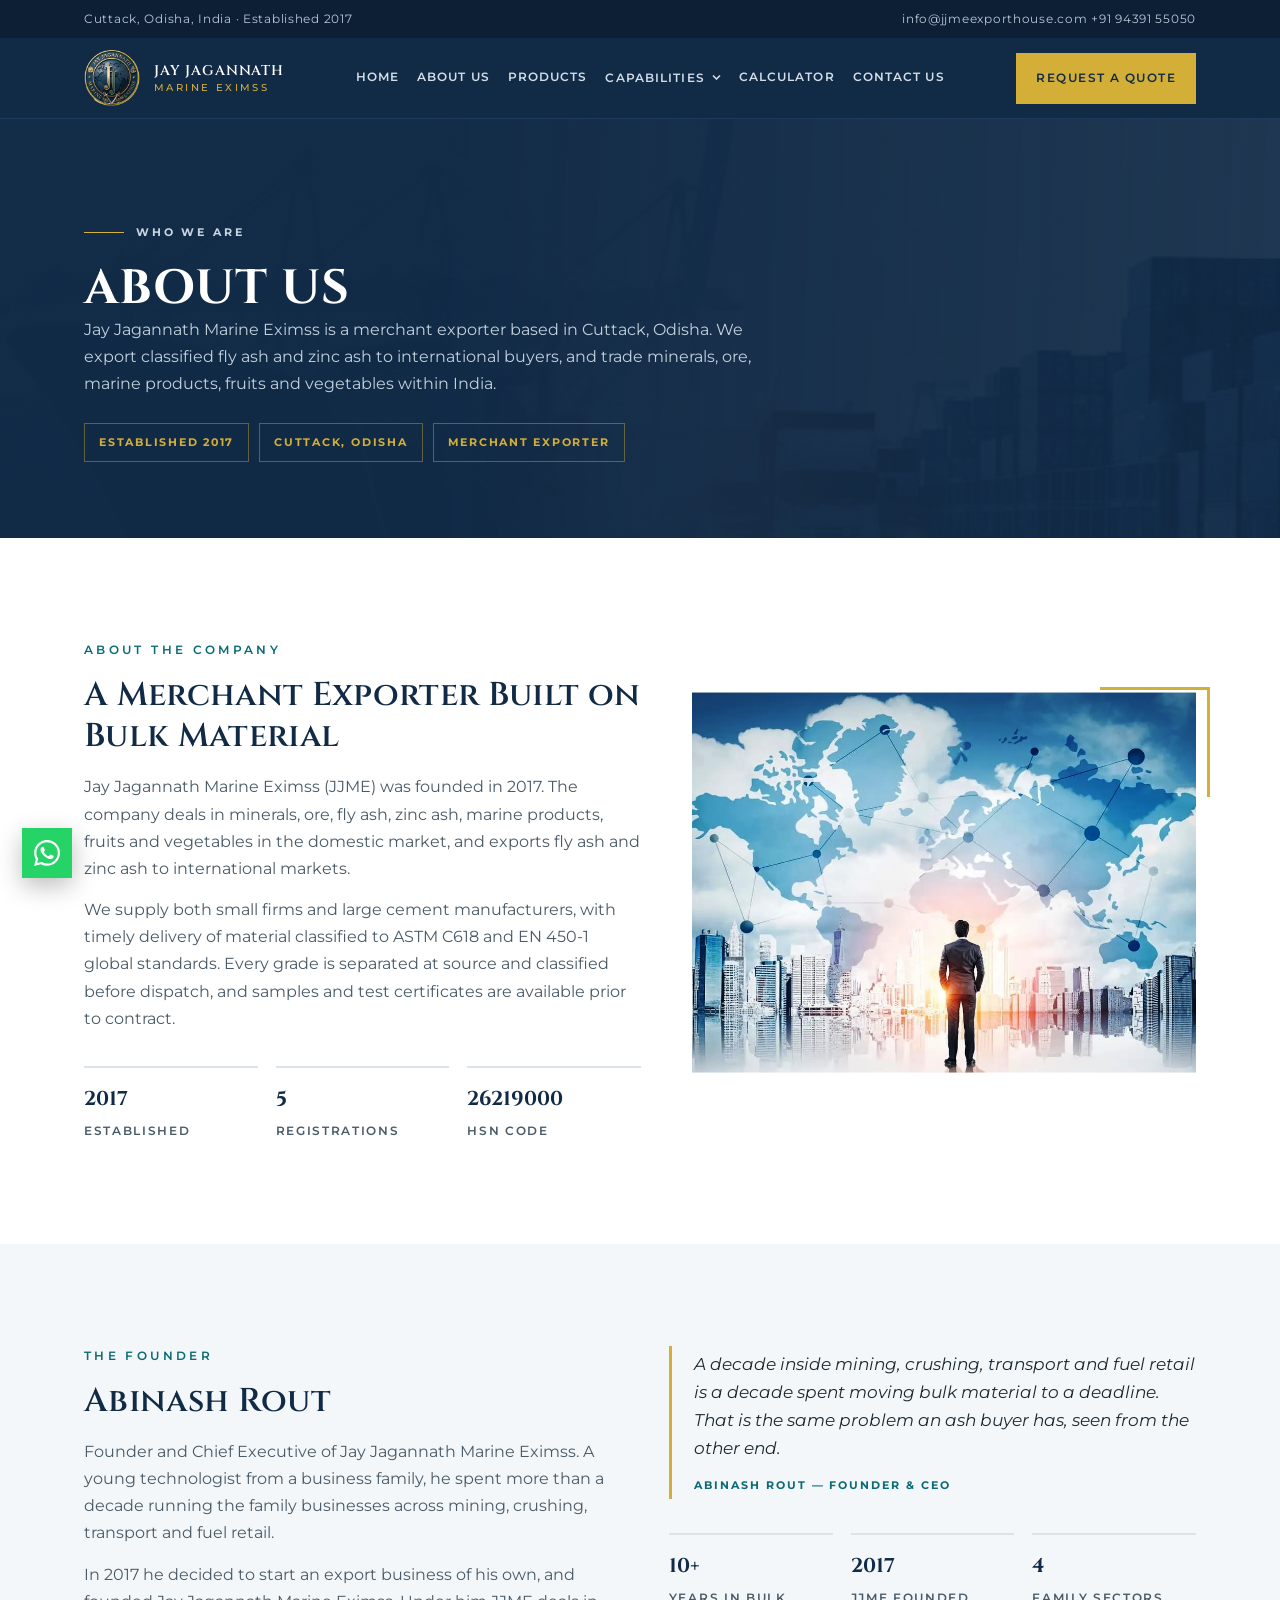
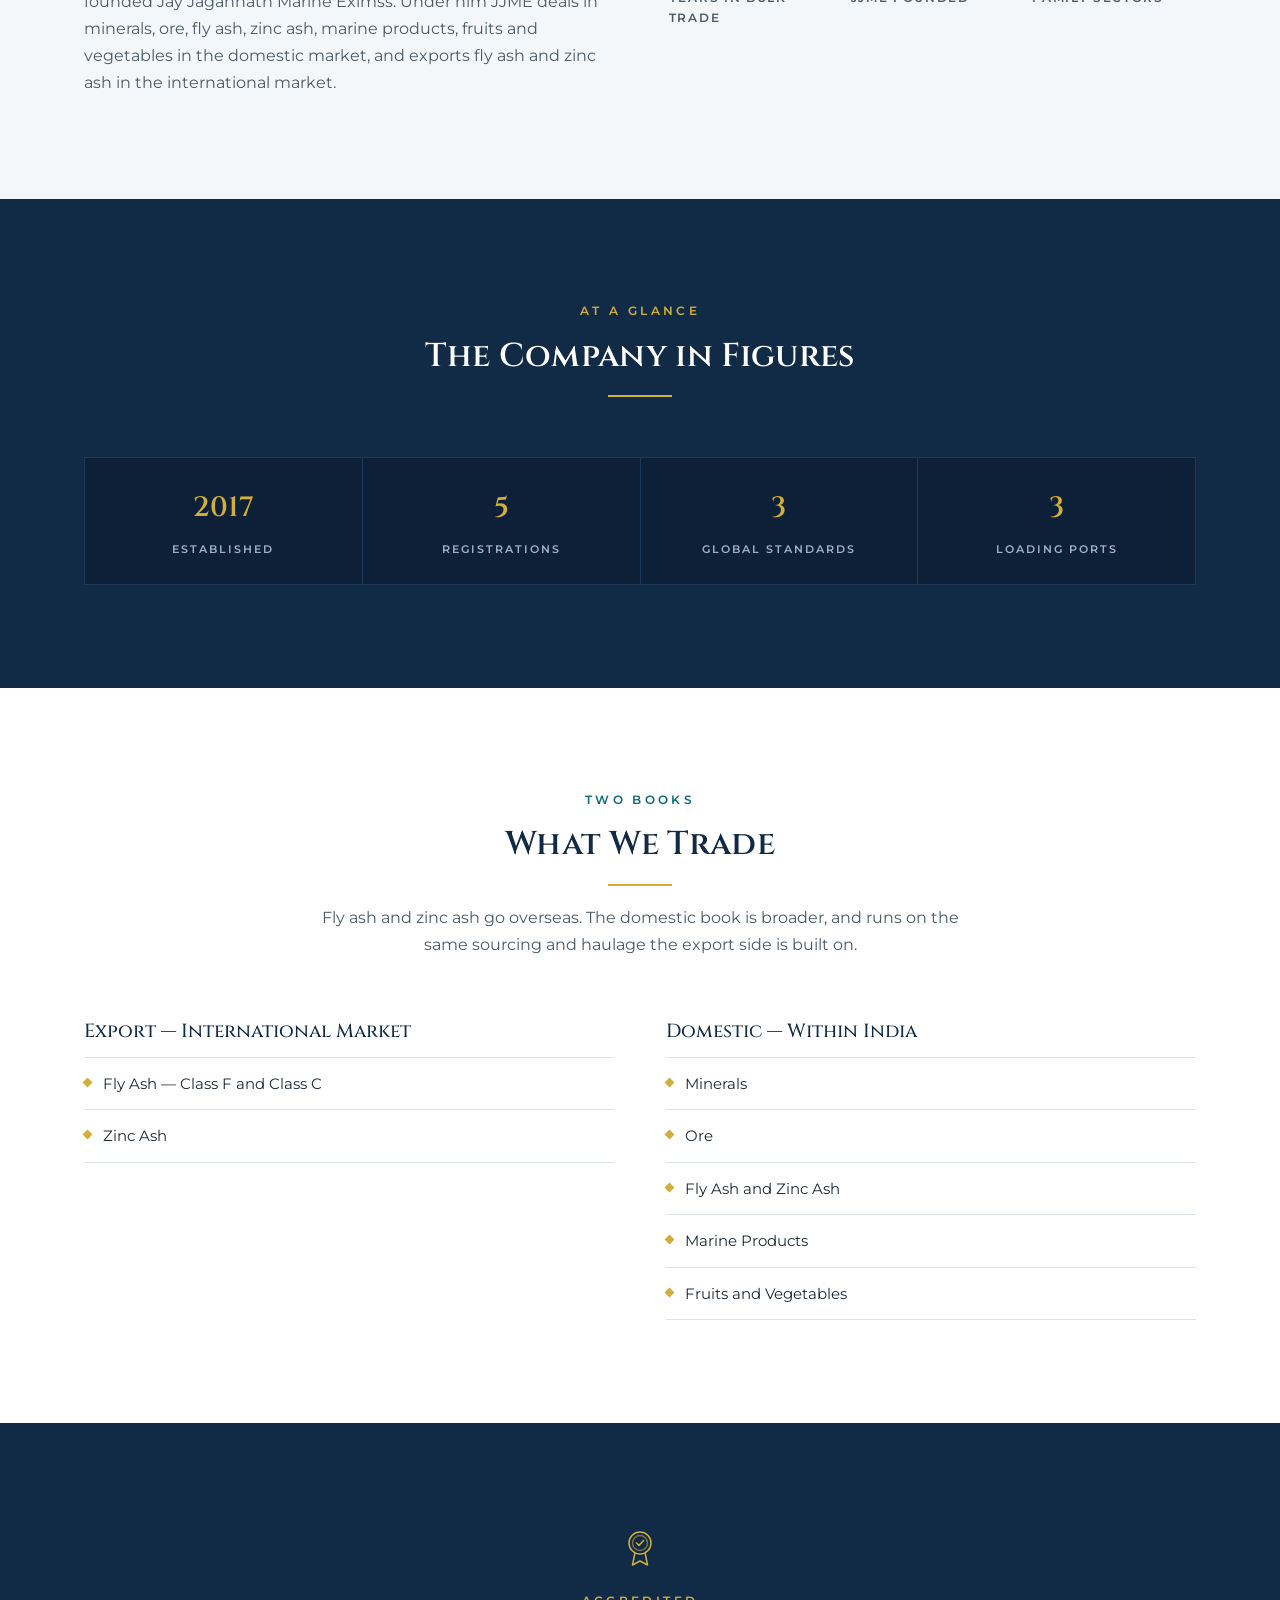
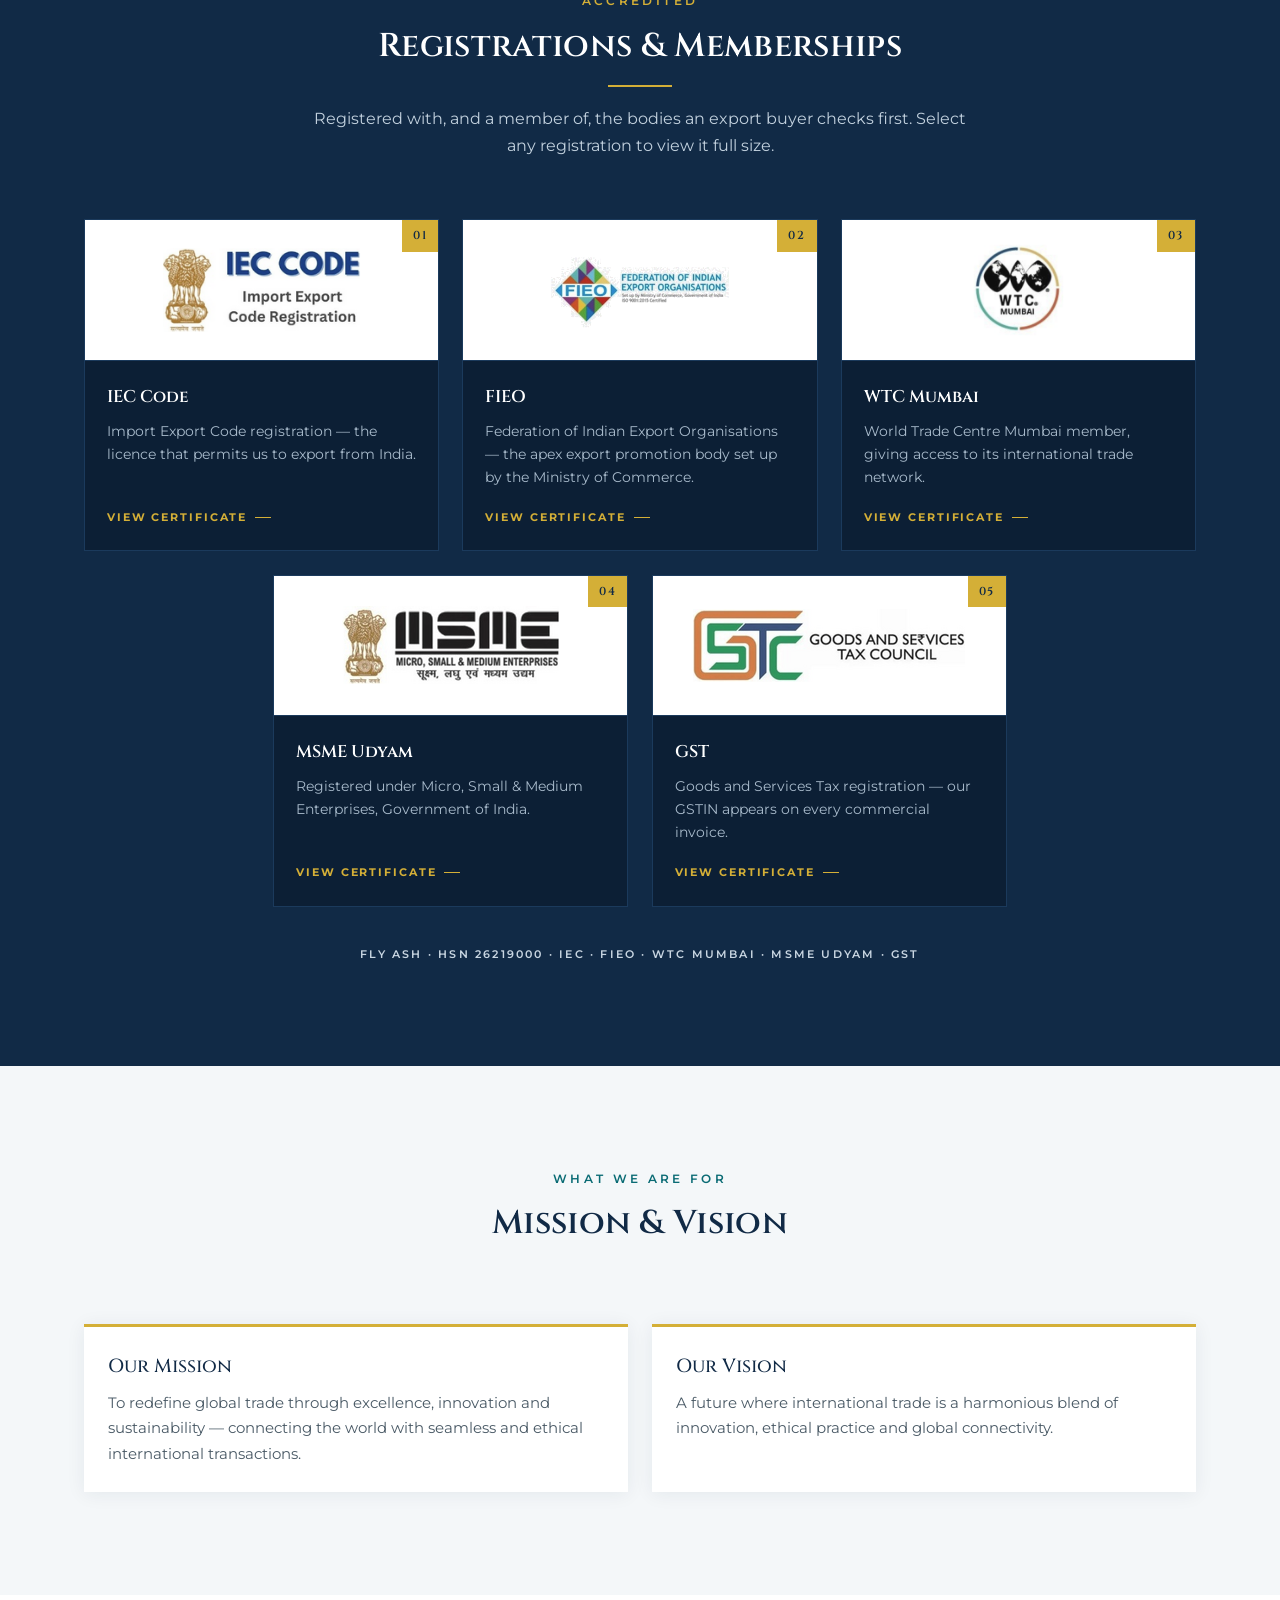
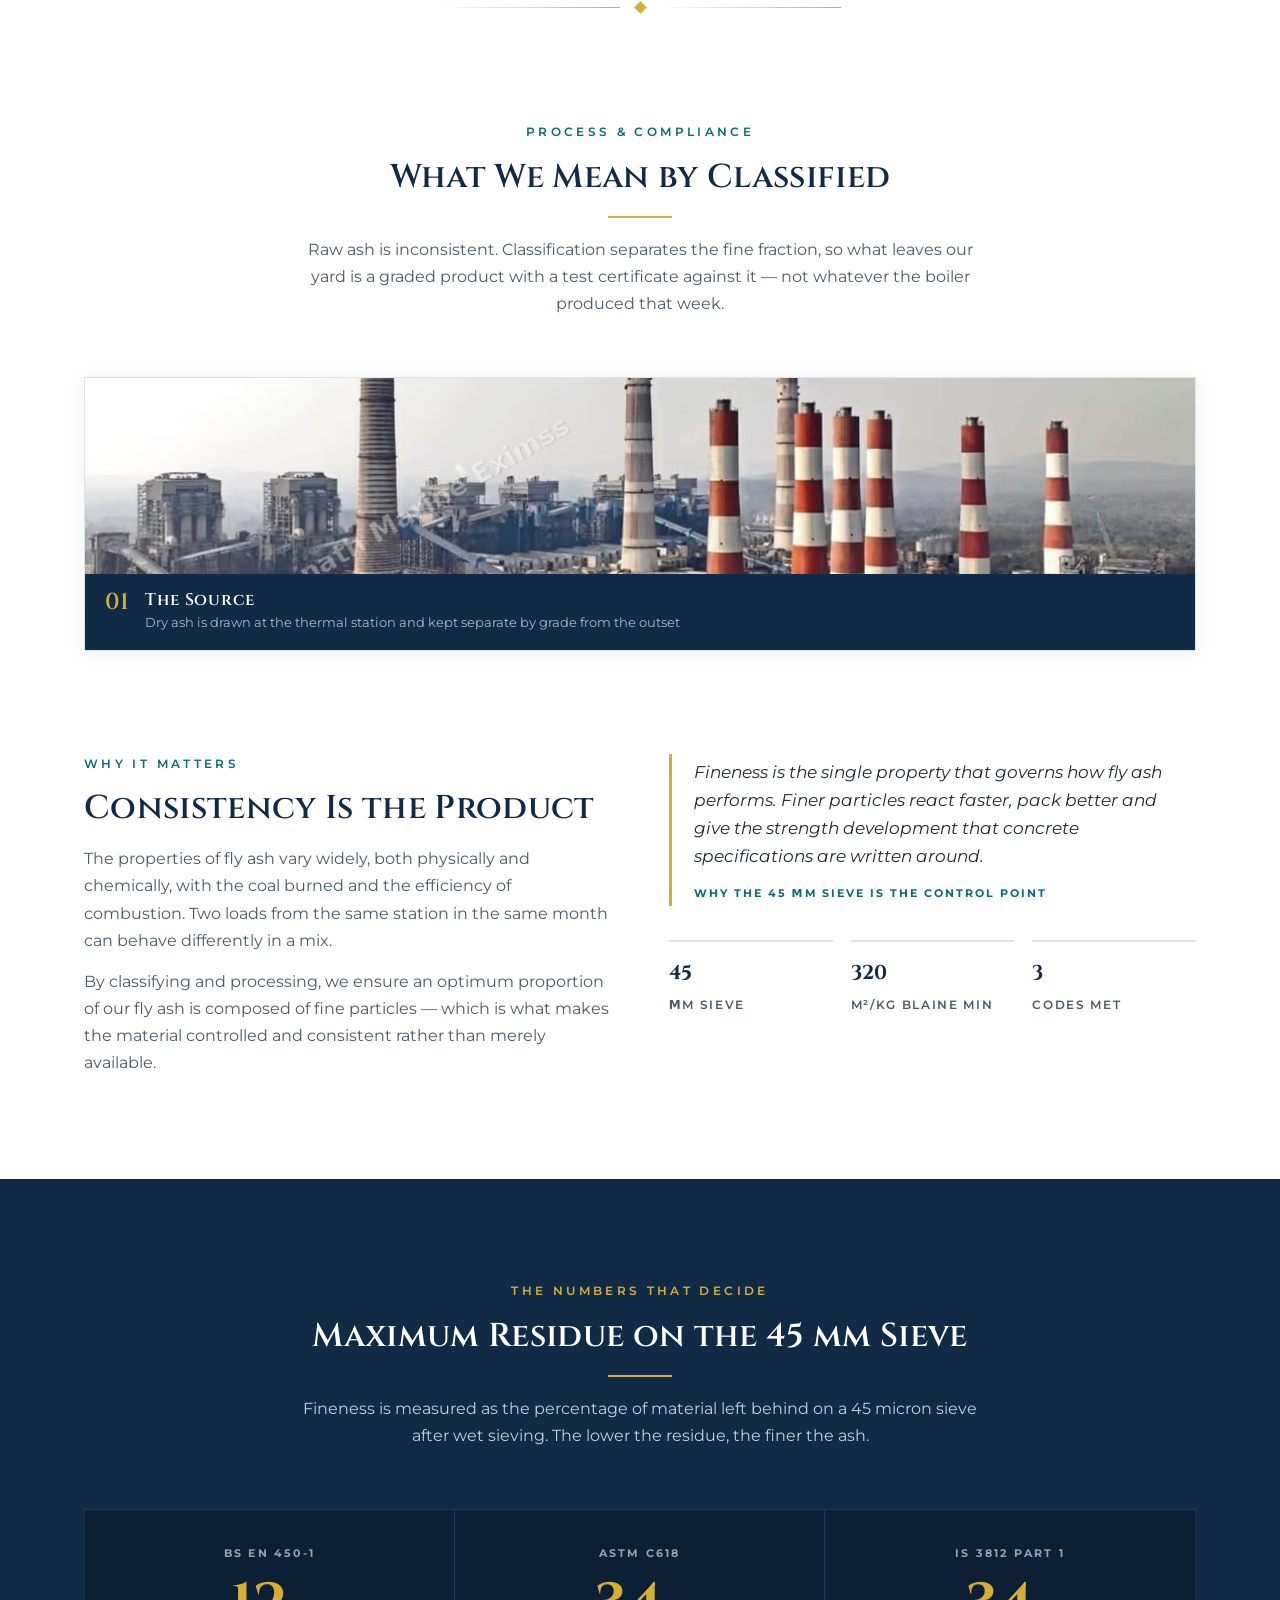
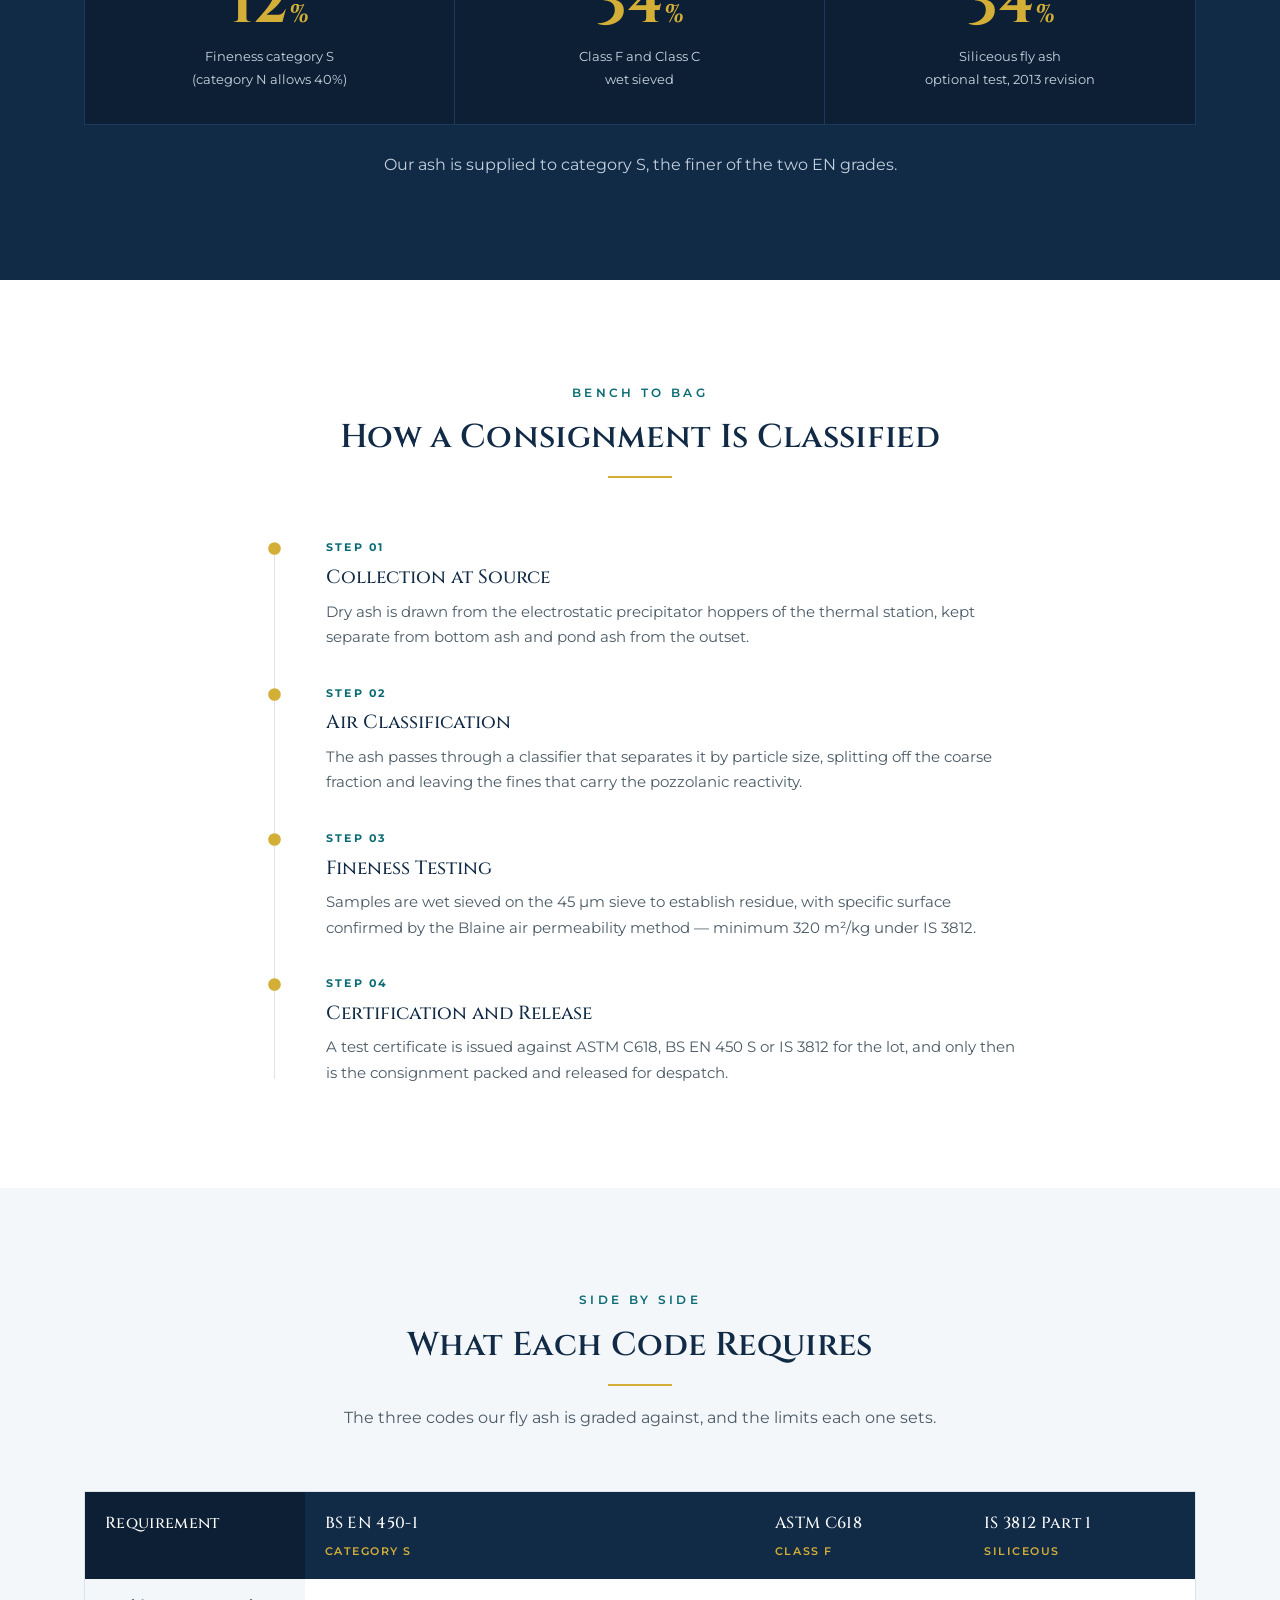
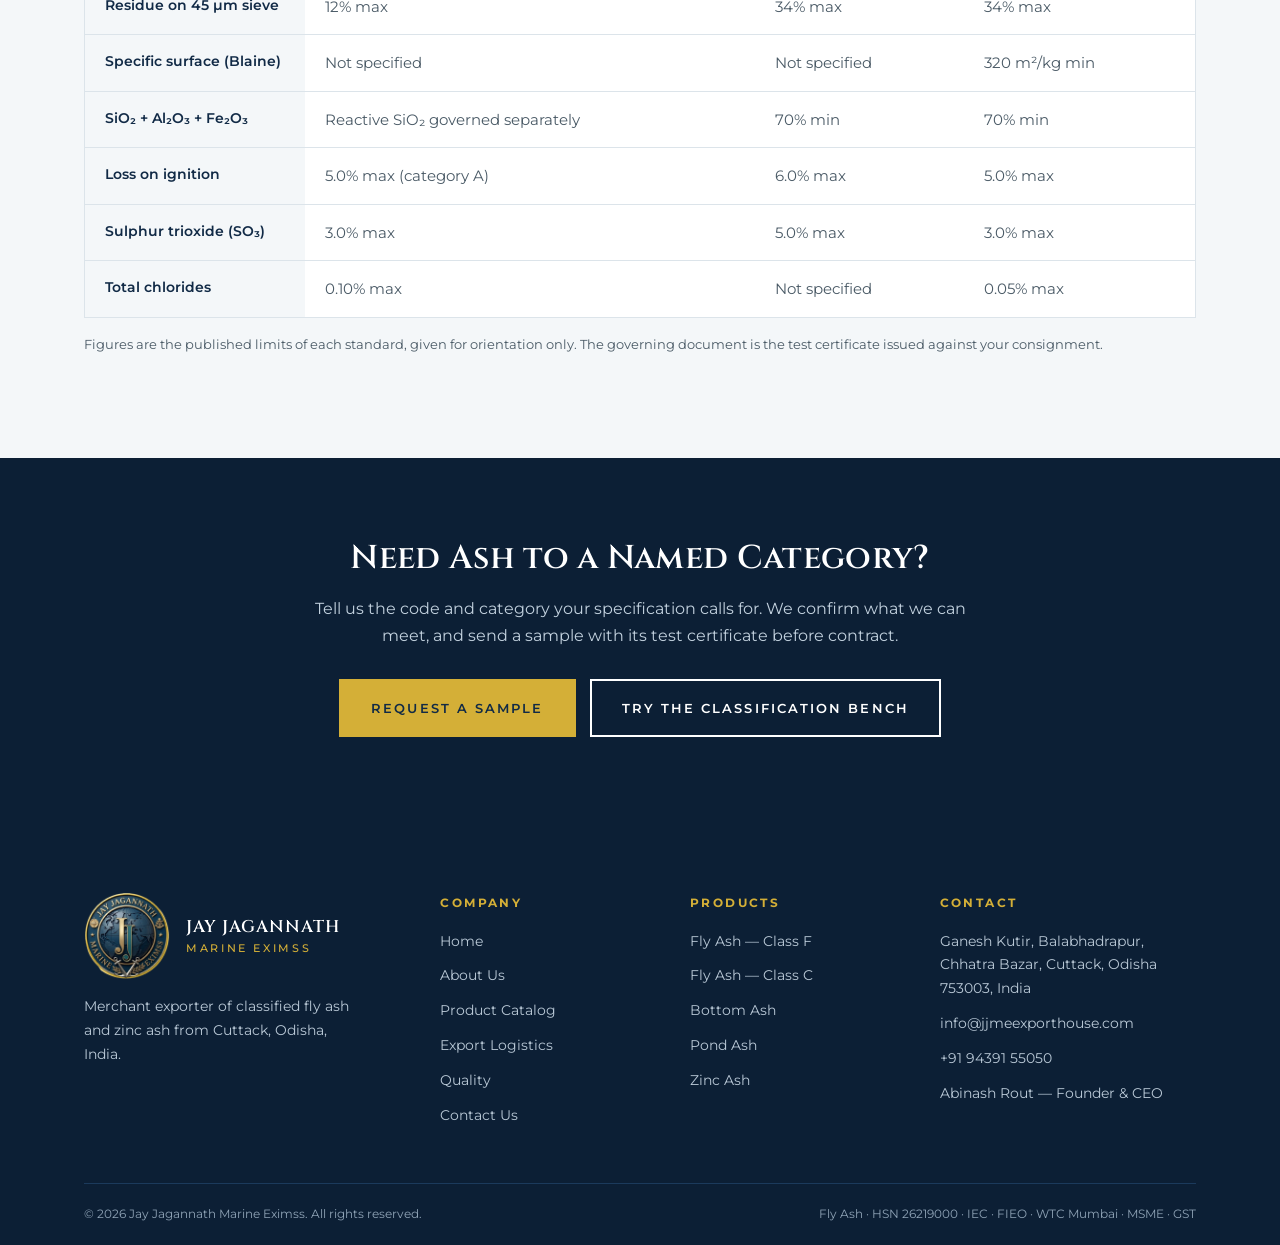
==== about.html @ 0ea85346 "Restructure the site around About, Capabilities and Contact Navigation - classification.html renamed" ====
<!DOCTYPE html>
<html lang="en">
<head>
<meta charset="utf-8">
<meta name="viewport" content="width=device-width, initial-scale=1">
<title>About Us — The Company, Founder &amp; How We Classify | Jay Jagannath Marine Eximss</title>
<meta name="description" content="Jay Jagannath Marine Eximss — founded in Cuttack, Odisha in 2017 by Abinash Rout. Exporter of fly ash and zinc ash, domestic trader in minerals, ore, marine products, fruits and vegetables, with ash classified to ASTM C618, BS EN 450 S and IS 3812.">
<meta name="theme-color" content="#112A46">
<link rel="canonical" href="https://www.jayjagannathmarineexim.com/about">

<!-- ═══ ICONS ═══ -->
<link rel="icon" type="image/png" sizes="32x32" href="assets/img/favicon-32.png">
<link rel="apple-touch-icon" href="assets/img/apple-touch-icon.png">
<link rel="manifest" href="site.webmanifest">

<!-- ═══ SOCIAL ═══ -->
<meta property="og:type" content="website">
<meta property="og:site_name" content="Jay Jagannath Marine Eximss">
<meta property="og:title" content="About Us — Jay Jagannath Marine Eximss">
<meta property="og:description" content="Founded in Cuttack, Odisha in 2017 by Abinash Rout. Exporter of fly ash and zinc ash, and a domestic trader in minerals, ore, marine products, fruits and vegetables.">
<meta property="og:url" content="https://www.jayjagannathmarineexim.com/about">
<meta property="og:image" content="https://www.jayjagannathmarineexim.com/assets/img/og-image.jpg">
<meta name="twitter:card" content="summary_large_image">

<!-- ═══ FONTS ═══ -->
<link rel="preconnect" href="https://fonts.googleapis.com">
<link rel="preconnect" href="https://fonts.gstatic.com" crossorigin>
<link href="https://fonts.googleapis.com/css2?family=Cinzel:wght@400;500;600;700&family=Montserrat:wght@400;500;600;700&display=swap" rel="stylesheet">

<!-- ═══ STYLES ═══ -->
<link rel="stylesheet" href="assets/css/styles.css">
</head>
<body>

<div id="prog"></div>

<!-- ═══ UTILITY ═══ -->
<div class="util">
  <div class="wrap">
    <span>Cuttack, Odisha, India · Established 2017</span>
    <span>
      <a href="mailto:info@jjmeexporthouse.com">info@jjmeexporthouse.com</a>
      <span><a href="tel:+919439155050">+91 94391 55050</a></span>
    </span>
  </div>
</div>

<!-- ═══ HEADER ═══ -->
<header class="hdr">
  <div class="wrap">
    <a class="brand" href="home.html">
      <img src="assets/img/logo.png" alt="Jay Jagannath Marine Eximss" width="180" height="180" fetchpriority="high" decoding="async">
      <span class="brand-tx">Jay Jagannath<small>Marine Eximss</small></span>
    </a>
    <nav class="mainnav">
      <a href="home.html">Home</a>
      <a href="about.html" aria-current="page">About Us</a>
      <a href="product.html">Products</a>
      <div class="ndd">
        <button type="button" class="ndd-t" aria-expanded="false" aria-controls="dd-cap">Capabilities<svg class="ndd-c" width="9" height="6" viewBox="0 0 9 6" fill="none" stroke="currentColor" stroke-width="1.6" aria-hidden="true"><path d="M1 1.5L4.5 5 8 1.5"/></svg></button>
        <div class="ndd-p" id="dd-cap" role="group" aria-label="Capabilities">
          <a href="logistics.html"><em>01</em><b>Export Logistics</b><span>Packing formats, ports, Incoterms and the document set</span></a>
          <a href="network.html"><em>02</em><b>Global Trade Network</b><span>Export markets and the domestic trade book</span></a>
          <a href="quality.html"><em>03</em><b>Quality &amp; Standards</b><span>ASTM C618, BS EN 450 S and IS 3812 compliance</span></a>
        </div>
      </div>
      <a href="calculator.html">Calculator</a>
      <a href="contact.html">Contact Us</a>
    </nav>
    <a class="btn btn-gold" href="home.html#enquiry">Request a Quote</a>
    <button id="burger" aria-expanded="false" aria-controls="drawer">Menu</button>
  </div>
  <div id="drawer">
    <a href="home.html">Home</a>
    <a href="about.html">About Us</a>
    <a href="product.html">Products</a>
    <span class="dw-grp">Capabilities</span>
    <a class="dw-sub" href="logistics.html">Export Logistics</a>
    <a class="dw-sub" href="network.html">Global Trade Network</a>
    <a class="dw-sub" href="quality.html">Quality &amp; Standards</a>
    <a href="calculator.html">Calculator</a>
    <a href="contact.html">Contact Us</a>
    <a href="home.html#enquiry">Request a Quote</a>
  </div></header>

<!-- ═══ PAGE BANNER ═══ -->
<section class="phero on-navy" id="top">
  <div class="phero-ph">
    <img src="assets/img/container-ship.jpg" alt="" width="612" height="303" decoding="async">
  </div>
  <div class="wrap">
    <p class="eyebrow up" style="animation-delay:.05s"><i></i>Who We Are</p>
    <h1 class="up" style="animation-delay:.14s">About Us</h1>
    <p class="lead up" style="animation-delay:.26s">Jay Jagannath Marine Eximss is a merchant exporter based in Cuttack, Odisha. We export classified fly ash and zinc ash to international buyers, and trade minerals, ore, marine products, fruits and vegetables within India.</p>
    <div class="pchips up" style="animation-delay:.38s">
      <span>Established 2017</span>
      <span>Cuttack, Odisha</span>
      <span>Merchant Exporter</span>
    </div>
  </div>
</section>

<!-- ═══ THE COMPANY ═══ -->
<section class="sec" id="company">
  <div class="wrap">
    <div class="pintro">
      <div class="rv">
        <p class="kicker">About the Company</p>
        <h2>A Merchant Exporter Built on Bulk Material</h2>
        <p class="lead" style="margin-top:16px">Jay Jagannath Marine Eximss (JJME) was founded in 2017. The company deals in minerals, ore, fly ash, zinc ash, marine products, fruits and vegetables in the domestic market, and exports fly ash and zinc ash to international markets.</p>
        <p class="lead" style="margin-top:14px">We supply both small firms and large cement manufacturers, with timely delivery of material classified to ASTM C618 and EN 450-1 global standards. Every grade is separated at source and classified before dispatch, and samples and test certificates are available prior to contract.</p>
        <div class="pfacts" data-stagger style="margin-top:34px">
          <div class="rv"><b>2017</b><span>Established</span></div>
          <div class="rv"><b data-count="5">0</b><span>Registrations</span></div>
          <div class="rv"><b>26219000</b><span>HSN code</span></div>
        </div>
      </div>
      <div class="pintro-ph rv d1">
        <img src="assets/img/global-outlook.jpg" alt="A trader looking out over a city skyline beneath a world map of connected trade routes" width="1193" height="746" loading="lazy" decoding="async">
      </div>
    </div>
  </div>
</section>

<!-- ═══ FOUNDER ═══ -->
<!-- The founder gets his own block rather than a line inside the company
     paragraphs: for a merchant exporter the buyer is often weighing the person
     as much as the material. -->
<section class="sec tint" id="founder">
  <div class="wrap">
    <div class="why">
      <div class="rv">
        <p class="kicker">The Founder</p>
        <h2>Abinash Rout</h2>
        <p class="lead" style="margin-top:16px">Founder and Chief Executive of Jay Jagannath Marine Eximss. A young technologist from a business family, he spent more than a decade running the family businesses across mining, crushing, transport and fuel retail.</p>
        <p class="lead" style="margin-top:14px">In 2017 he decided to start an export business of his own, and founded Jay Jagannath Marine Eximss. Under him JJME deals in minerals, ore, fly ash, zinc ash, marine products, fruits and vegetables in the domestic market, and exports fly ash and zinc ash in the international market.</p>
      </div>
      <div class="rv d1">
        <div class="why-note">
          <p>A decade inside mining, crushing, transport and fuel retail is a decade spent moving bulk material to a deadline. That is the same problem an ash buyer has, seen from the other end.</p>
          <cite>Abinash Rout — Founder &amp; CEO</cite>
        </div>
        <div class="pfacts" data-stagger style="margin-top:34px">
          <div class="rv"><b>10+</b><span>Years in bulk trade</span></div>
          <div class="rv"><b>2017</b><span>JJME founded</span></div>
          <div class="rv"><b>4</b><span>Family sectors</span></div>
        </div>
      </div>
    </div>
  </div>
</section>

<!-- ═══ AT A GLANCE ═══ -->
<section class="sec navy on-navy" id="glance">
  <div class="wrap">
    <div class="sec-head">
      <p class="kicker rv">At a Glance</p>
      <h2 class="rv">The Company in Figures</h2>
      <div class="rule"></div>
    </div>
    <div class="net-grid" data-stagger>
      <div class="net-cell rv"><b>2017</b><span>Established</span></div>
      <div class="net-cell rv"><b>5</b><span>Registrations</span></div>
      <div class="net-cell rv"><b>3</b><span>Global Standards</span></div>
      <div class="net-cell rv"><b>3</b><span>Loading Ports</span></div>
    </div>
  </div>
</section>

<!-- ═══ WHAT WE TRADE ═══ -->
<section class="sec" id="trade">
  <div class="wrap">
    <div class="sec-head">
      <p class="kicker rv">Two Books</p>
      <h2 class="rv">What We Trade</h2>
      <div class="rule"></div>
      <p class="lead rv d1" style="margin-top:18px">Fly ash and zinc ash go overseas. The domestic book is broader, and runs on the same sourcing and haulage the export side is built on.</p>
    </div>
    <div class="apps">
      <div class="rv">
        <h3>Export — International Market</h3>
        <ul>
          <li>Fly Ash — Class F and Class C</li>
          <li>Zinc Ash</li>
        </ul>
      </div>
      <div class="rv d1">
        <h3>Domestic — Within India</h3>
        <ul>
          <li>Minerals</li>
          <li>Ore</li>
          <li>Fly Ash and Zinc Ash</li>
          <li>Marine Products</li>
          <li>Fruits and Vegetables</li>
        </ul>
      </div>
    </div>
  </div>
</section>

<!-- ═══ CREDENTIALS ═══ -->
<!-- Placed on the company half of the page, straight after what we trade and
     before what we believe: a first-time overseas buyer reads the trade list,
     asks "but are they real", and this is the answer sitting exactly there.
     Set on navy with the marks on white plates, because a certificate is a
     white document and a dark wall is what makes a framed one carry. -->
<section class="sec navy on-navy" id="credentials" aria-labelledby="creds-h">
  <div class="wrap">
    <div class="sec-head">
      <span class="cw-seal rv" aria-hidden="true">
        <svg width="44" height="44" viewBox="0 0 44 44" fill="none" stroke="#D4AF37" stroke-width="1.5">
          <circle cx="22" cy="18" r="11"/>
          <circle cx="22" cy="18" r="7.5" stroke-opacity=".55"/>
          <path d="M17 27.5L14.5 40l7.5-4 7.5 4-2.5-12.5" stroke-linejoin="round"/>
          <path d="M18.5 18l2.5 2.5 4.5-5" stroke-linecap="round" stroke-linejoin="round"/>
        </svg>
      </span>
      <p class="kicker rv">Accredited</p>
      <h2 class="rv" id="creds-h">Registrations &amp; Memberships</h2>
      <div class="rule"></div>
      <p class="lead rv d1" style="margin-top:18px">Registered with, and a member of, the bodies an export buyer checks first. Select any registration to view it full size.</p>
    </div>

    <div class="cwall" id="certs" data-stagger>

      <article class="qcert rv" role="button" tabindex="0" aria-label="View the Import Export Code registration">
        <span class="cw-n">01</span>
        <div class="qcert-ph"><img src="assets/img/cert-iec.png" alt="Import Export Code registration" loading="lazy" decoding="async"></div>
        <div class="qcert-bd">
          <b>IEC Code</b>
          <span>Import Export Code registration — the licence that permits us to export from India.</span>
          <i>View certificate</i>
        </div>
      </article>

      <article class="qcert rv" role="button" tabindex="0" aria-label="View the FIEO membership certificate">
        <span class="cw-n">02</span>
        <div class="qcert-ph"><img src="assets/img/cert-fieo.png" alt="Federation of Indian Export Organisations" loading="lazy" decoding="async"></div>
        <div class="qcert-bd">
          <b>FIEO</b>
          <span>Federation of Indian Export Organisations — the apex export promotion body set up by the Ministry of Commerce.</span>
          <i>View certificate</i>
        </div>
      </article>

      <article class="qcert rv" role="button" tabindex="0" aria-label="View the World Trade Centre Mumbai membership">
        <span class="cw-n">03</span>
        <div class="qcert-ph"><img src="assets/img/cert-wtc-mumbai.png" alt="World Trade Centre Mumbai member" loading="lazy" decoding="async"></div>
        <div class="qcert-bd">
          <b>WTC Mumbai</b>
          <span>World Trade Centre Mumbai member, giving access to its international trade network.</span>
          <i>View certificate</i>
        </div>
      </article>

      <article class="qcert rv" role="button" tabindex="0" aria-label="View the MSME Udyam registration">
        <span class="cw-n">04</span>
        <div class="qcert-ph"><img src="assets/img/cert-msme-udyam.png" alt="MSME Udyam registration" loading="lazy" decoding="async"></div>
        <div class="qcert-bd">
          <b>MSME Udyam</b>
          <span>Registered under Micro, Small &amp; Medium Enterprises, Government of India.</span>
          <i>View certificate</i>
        </div>
      </article>

      <article class="qcert rv" role="button" tabindex="0" aria-label="View the GST registration">
        <span class="cw-n">05</span>
        <div class="qcert-ph"><img src="assets/img/cert-gst.png" alt="GST registration" loading="lazy" decoding="async"></div>
        <div class="qcert-bd">
          <b>GST</b>
          <span>Goods and Services Tax registration — our GSTIN appears on every commercial invoice.</span>
          <i>View certificate</i>
        </div>
      </article>

    </div>

    <p class="cw-foot rv d1">Fly Ash · HSN 26219000 · IEC · FIEO · WTC Mumbai · MSME Udyam · GST</p>
  </div>
</section>

<!-- ═══ MISSION AND VISION ═══ -->
<section class="sec tint" id="mission">
  <div class="wrap">
    <div class="sec-head">
      <p class="kicker rv">What We Are For</p>
      <h2 class="rv">Mission &amp; Vision</h2>
      <div class="rule"></div>
    </div>
    <div class="mv" data-stagger style="margin-top:0">
      <div class="mv-card rv"><h3>Our Mission</h3><p>To redefine global trade through excellence, innovation and sustainability — connecting the world with seamless and ethical international transactions.</p></div>
      <div class="mv-card rv"><h3>Our Vision</h3><p>A future where international trade is a harmonious blend of innovation, ethical practice and global connectivity.</p></div>
    </div>
  </div>
</section>

<div class="meridian"><i></i><b></b><i></i></div>

<!-- ═══ CLASSIFICATION LEAD-IN ═══ -->
<!-- The second half of the page. Everything above is who the company is;
     everything below is the one technical claim the company trades on. -->
<section class="sec" id="classification" style="padding-bottom:0">
  <div class="wrap">
    <div class="sec-head">
      <p class="kicker rv">Process &amp; Compliance</p>
      <h2 class="rv">What We Mean by Classified</h2>
      <div class="rule"></div>
      <p class="lead rv d1" style="margin-top:18px">Raw ash is inconsistent. Classification separates the fine fraction, so what leaves our yard is a graded product with a test certificate against it — not whatever the boiler produced that week.</p>
    </div>
    <figure class="plate rv">
      <div class="plate-img"><img src="assets/img/power-plant.jpg" alt="Thermal power station, where the fly ash we classify is generated" width="1100" height="493" loading="lazy" decoding="async"></div>
      <figcaption><span class="plate-n">01</span><span class="plate-t">The Source</span><span class="plate-s">Dry ash is drawn at the thermal station and kept separate by grade from the outset</span></figcaption>
    </figure>
  </div>
</section>

<!-- ═══ WHY CLASSIFY ═══ -->
<section class="sec">
  <div class="wrap">
    <div class="why">
      <div class="rv">
        <p class="kicker">Why It Matters</p>
        <h2>Consistency Is the Product</h2>
        <p class="lead" style="margin-top:16px">The properties of fly ash vary widely, both physically and chemically, with the coal burned and the efficiency of combustion. Two loads from the same station in the same month can behave differently in a mix.</p>
        <p class="lead" style="margin-top:14px">By classifying and processing, we ensure an optimum proportion of our fly ash is composed of fine particles — which is what makes the material controlled and consistent rather than merely available.</p>
      </div>
      <div class="rv d1">
        <div class="why-note">
          <p>Fineness is the single property that governs how fly ash performs. Finer particles react faster, pack better and give the strength development that concrete specifications are written around.</p>
          <cite>Why the 45 μm sieve is the control point</cite>
        </div>
        <div class="pfacts" data-stagger style="margin-top:34px">
          <div class="rv"><b data-count="45">0</b><span>μm sieve</span></div>
          <div class="rv"><b data-count="320">0</b><span>m²/kg Blaine min</span></div>
          <div class="rv"><b>3</b><span>Codes met</span></div>
        </div>
      </div>
    </div>
  </div>
</section>

<!-- ═══ THRESHOLDS ═══ -->
<section class="sec navy on-navy" id="thresholds">
  <div class="wrap">
    <div class="sec-head">
      <p class="kicker rv">The Numbers That Decide</p>
      <h2 class="rv">Maximum Residue on the 45 μm Sieve</h2>
      <div class="rule"></div>
      <p class="lead rv d1" style="margin-top:18px">Fineness is measured as the percentage of material left behind on a 45 micron sieve after wet sieving. The lower the residue, the finer the ash.</p>
    </div>
    <div class="thr rv">
      <div class="thr-cell">
        <em>BS EN 450-1</em>
        <b>12<i>%</i></b>
        <span>Fineness category S<br>(category N allows 40%)</span>
      </div>
      <div class="thr-cell">
        <em>ASTM C618</em>
        <b>34<i>%</i></b>
        <span>Class F and Class C<br>wet sieved</span>
      </div>
      <div class="thr-cell">
        <em>IS 3812 Part 1</em>
        <b>34<i>%</i></b>
        <span>Siliceous fly ash<br>optional test, 2013 revision</span>
      </div>
    </div>
    <p class="lead rv d1" style="margin-top:26px;text-align:center;margin-inline:auto">Our ash is supplied to category S, the finer of the two EN grades.</p>
  </div>
</section>

<!-- ═══ PROCESS ═══ -->
<section class="sec" id="process">
  <div class="wrap">
    <div class="sec-head">
      <p class="kicker rv">Bench to Bag</p>
      <h2 class="rv">How a Consignment Is Classified</h2>
      <div class="rule"></div>
    </div>
    <div class="rail" id="rail">
      <div class="rail-step rv">
        <em>Step 01</em>
        <h3>Collection at Source</h3>
        <p>Dry ash is drawn from the electrostatic precipitator hoppers of the thermal station, kept separate from bottom ash and pond ash from the outset.</p>
      </div>
      <div class="rail-step rv">
        <em>Step 02</em>
        <h3>Air Classification</h3>
        <p>The ash passes through a classifier that separates it by particle size, splitting off the coarse fraction and leaving the fines that carry the pozzolanic reactivity.</p>
      </div>
      <div class="rail-step rv">
        <em>Step 03</em>
        <h3>Fineness Testing</h3>
        <p>Samples are wet sieved on the 45 μm sieve to establish residue, with specific surface confirmed by the Blaine air permeability method — minimum 320 m²/kg under IS 3812.</p>
      </div>
      <div class="rail-step rv">
        <em>Step 04</em>
        <h3>Certification and Release</h3>
        <p>A test certificate is issued against ASTM C618, BS EN 450 S or IS 3812 for the lot, and only then is the consignment packed and released for despatch.</p>
      </div>
    </div>
  </div>
</section>

<!-- ═══ STANDARDS TABLE ═══ -->
<section class="sec tint" id="standards">
  <div class="wrap">
    <div class="sec-head">
      <p class="kicker rv">Side by Side</p>
      <h2 class="rv">What Each Code Requires</h2>
      <div class="rule"></div>
      <p class="lead rv d1" style="margin-top:18px">The three codes our fly ash is graded against, and the limits each one sets.</p>
    </div>
    <div class="spec-scroll rv">
      <table class="spec">
        <thead>
          <tr>
            <th scope="col">Requirement</th>
            <th scope="col">BS EN 450-1<small>Category S</small></th>
            <th scope="col">ASTM C618<small>Class F</small></th>
            <th scope="col">IS 3812 Part 1<small>Siliceous</small></th>
          </tr>
        </thead>
        <tbody>
          <tr>
            <th scope="row">Residue on 45 μm sieve</th>
            <td>12% max</td>
            <td>34% max</td>
            <td>34% max</td>
          </tr>
          <tr>
            <th scope="row">Specific surface (Blaine)</th>
            <td>Not specified</td>
            <td>Not specified</td>
            <td>320 m²/kg min</td>
          </tr>
          <tr>
            <th scope="row">SiO₂ + Al₂O₃ + Fe₂O₃</th>
            <td>Reactive SiO₂ governed separately</td>
            <td>70% min</td>
            <td>70% min</td>
          </tr>
          <tr>
            <th scope="row">Loss on ignition</th>
            <td>5.0% max (category A)</td>
            <td>6.0% max</td>
            <td>5.0% max</td>
          </tr>
          <tr>
            <th scope="row">Sulphur trioxide (SO₃)</th>
            <td>3.0% max</td>
            <td>5.0% max</td>
            <td>3.0% max</td>
          </tr>
          <tr>
            <th scope="row">Total chlorides</th>
            <td>0.10% max</td>
            <td>Not specified</td>
            <td>0.05% max</td>
          </tr>
        </tbody>
      </table>
    </div>
    <p class="spec-note rv">Figures are the published limits of each standard, given for orientation only. The governing document is the test certificate issued against your consignment.</p>
  </div>
</section>

<!-- ═══ CTA ═══ -->
<section class="pcta on-navy">
  <div class="wrap">
    <h2 class="rv">Need Ash to a Named Category?</h2>
    <p class="lead rv d1">Tell us the code and category your specification calls for. We confirm what we can meet, and send a sample with its test certificate before contract.</p>
    <div class="pcta-acts rv d2">
      <a class="btn btn-gold" href="home.html#enquiry">Request a Sample</a>
      <a class="btn btn-out" href="home.html#bench">Try the Classification Bench</a>
    </div>
  </div>
</section>

<!-- ═══ FOOTER ═══ -->
<footer class="ft">
  <div class="wrap">
    <div class="ft-grid">
      <div class="ft-brand">
        <a class="ft-lockup" href="home.html">
          <img src="assets/img/logo.png" alt="Jay Jagannath Marine Eximss" width="180" height="180" loading="lazy" decoding="async">
          <span class="brand-tx">Jay Jagannath<small>Marine Eximss</small></span>
        </a>
        <p style="font-size:14px;max-width:30ch">Merchant exporter of classified fly ash and zinc ash from Cuttack, Odisha, India.</p>
      </div>
      <div><h3>Company</h3><ul>
        <li><a href="home.html">Home</a></li><li><a href="about.html">About Us</a></li><li><a href="product.html">Product Catalog</a></li>
        <li><a href="logistics.html">Export Logistics</a></li><li><a href="quality.html">Quality</a></li><li><a href="contact.html">Contact Us</a></li>
      </ul></div>
      <div><h3>Products</h3><ul>
        <li><a href="product.html#grades">Fly Ash — Class F</a></li><li><a href="product.html#grades">Fly Ash — Class C</a></li>
        <li><a href="product.html#other">Bottom Ash</a></li><li><a href="product.html#other">Pond Ash</a></li><li><a href="product.html#other">Zinc Ash</a></li>
      </ul></div>
      <div><h3>Contact</h3><ul>
        <li>Ganesh Kutir, Balabhadrapur, Chhatra Bazar, Cuttack, Odisha 753003, India</li>
        <li><a href="mailto:info@jjmeexporthouse.com">info@jjmeexporthouse.com</a></li>
        <li><a href="tel:+919439155050">+91 94391 55050</a></li>
        <li>Abinash Rout — Founder &amp; CEO</li>
      </ul></div>
    </div>
    <div class="ft-bar">
      <span>© 2026 Jay Jagannath Marine Eximss. All rights reserved.</span>
      <span>Fly Ash · HSN 26219000 · IEC · FIEO · WTC Mumbai · MSME · GST</span>
    </div>
  </div>
</footer>

<div id="lb" role="dialog" aria-modal="true" aria-label="Certificate"><button aria-label="Close">&times;</button><img src="" alt="Certificate"></div>

<!-- ═══ WHATSAPP ═══ -->
<a class="wa" href="https://wa.me/919439155050?text=Hello%20Jay%20Jagannath%20Marine%20Eximss%2C%20I%20would%20like%20to%20enquire%20about%20classified%20fly%20ash."
   target="_blank" rel="noopener" aria-label="Chat with us on WhatsApp">
  <svg viewBox="0 0 24 24" fill="currentColor" aria-hidden="true" focusable="false"><path d="M17.472 14.382c-.297-.149-1.758-.867-2.03-.967-.273-.099-.471-.148-.67.15-.197.297-.767.966-.94 1.164-.173.199-.347.223-.644.075-.297-.15-1.255-.463-2.39-1.475-.883-.788-1.48-1.761-1.653-2.059-.173-.297-.018-.458.13-.606.134-.133.298-.347.446-.52.149-.174.198-.298.298-.497.099-.198.05-.371-.025-.52-.075-.149-.669-1.612-.916-2.207-.242-.579-.487-.5-.669-.51-.173-.008-.371-.01-.57-.01-.198 0-.52.074-.792.372-.272.297-1.04 1.016-1.04 2.479 0 1.462 1.065 2.875 1.213 3.074.149.198 2.096 3.2 5.077 4.487.709.306 1.262.489 1.694.625.712.227 1.36.195 1.872.118.571-.085 1.758-.719 2.006-1.413.248-.694.248-1.289.173-1.413-.074-.124-.272-.198-.57-.347M12.05 21.785h-.004a9.87 9.87 0 0 1-5.031-1.378l-.361-.214-3.741.982.998-3.648-.235-.374a9.86 9.86 0 0 1-1.51-5.26c.001-5.45 4.436-9.884 9.888-9.884 2.64 0 5.122 1.03 6.988 2.898a9.825 9.825 0 0 1 2.893 6.994c-.003 5.45-4.437 9.884-9.885 9.884m8.413-18.297A11.815 11.815 0 0 0 12.05 0C5.495 0 .16 5.335.157 11.892c0 2.096.547 4.142 1.588 5.945L.057 24l6.305-1.654a11.882 11.882 0 0 0 5.683 1.448h.005c6.554 0 11.89-5.335 11.893-11.893a11.821 11.821 0 0 0-3.48-8.413Z"/></svg>
</a>

<button id="top-btn" aria-label="Back to top">
  <svg width="18" height="18" viewBox="0 0 18 18" fill="none" stroke="currentColor" stroke-width="2"><path d="M9 15V4M3.5 9.5L9 4l5.5 5.5"/></svg>
</button>

<script src="assets/js/nav.js"></script>
<script src="assets/js/product.js"></script>
<script src="assets/js/classification.js"></script>
<script src="assets/js/quality.js"></script>
</body>
</html>
---- assets/css/styles.css ----
/* ═══════════════════════════════════════════════════
   BRAND TOKENS — exactly as specified by the client
   ═══════════════════════════════════════════════════ */
:root{
  --navy:#112A46;          /* base backgrounds & headers      */
  --gold:#D4AF37;          /* key actions & main buttons      */
  --teal:#0A6B74;          /* active accents & hover states   */
  --white:#FFFFFF;         /* content backgrounds & spacing   */

  --navy-2:#0C1F35;        /* deeper navy for strips          */
  --navy-3:#1B3A5C;        /* navy hairlines on dark          */
  --charcoal:#1E2A33;      /* body text on white              */
  --charcoal-2:#4A5A66;    /* secondary text on white         */
  --mist:#F4F7F9;          /* section tint on white           */
  --line:#DCE4EA;          /* hairlines on white              */

  --head:"Cinzel",Georgia,serif;
  --body:"Montserrat",system-ui,sans-serif;

  --h1:clamp(32px,2.2rem + 2.2vw,55px);
  --h2:clamp(24px,1.4rem + 1.1vw,33px);
  --h3:19px;
  --p:16px;

  --gut:clamp(20px,5vw,64px);
  --max:1240px;
  --ease:cubic-bezier(.22,1,.36,1);
}
*,*::before,*::after{box-sizing:border-box}
html{-webkit-text-size-adjust:100%;scroll-behavior:smooth}
body{margin:0;background:var(--white);color:var(--charcoal);font-family:var(--body);font-size:var(--p);font-weight:400;line-height:1.7;-webkit-font-smoothing:antialiased;overflow-x:hidden}
img{display:block;max-width:100%}
a{color:inherit;text-decoration:none}
:focus-visible{outline:2px solid var(--gold);outline-offset:3px}
.wrap{max-width:var(--max);margin-inline:auto;padding-inline:var(--gut)}

h1,h2,h3{font-family:var(--head);margin:0;color:var(--navy)}
h1{font-size:var(--h1);font-weight:700;text-transform:uppercase;line-height:1.12;letter-spacing:.02em}
h2{font-size:var(--h2);font-weight:600;line-height:1.25;letter-spacing:.01em}
h3{font-size:var(--h3);font-weight:500;line-height:1.4}
p{margin:0}
.on-navy,.on-navy h1,.on-navy h2,.on-navy h3{color:var(--white)}
.on-navy p{color:#C9D6E2}

.kicker{font-family:var(--body);font-size:12px;font-weight:600;letter-spacing:.28em;text-transform:uppercase;color:var(--teal);margin:0 0 14px}
.on-navy .kicker{color:var(--gold)}
.lead{font-size:var(--p);color:var(--charcoal-2);max-width:62ch}
.on-navy .lead{color:#C2D1DE}

/* section rhythm — symmetrical, generous, never cluttered */
.sec{padding-block:clamp(56px,8vw,104px)}
.sec-head{text-align:center;max-width:760px;margin:0 auto clamp(36px,5vw,60px)}
.sec-head p.lead{margin-inline:auto}
.rule{width:64px;height:2px;background:var(--gold);margin:18px auto 0;transform:scaleX(0);transform-origin:center;transition:transform .9s var(--ease)}
.rule.in{transform:scaleX(1)}
.tint{background:var(--mist)}
.navy{background:var(--navy)}

/* meridian divider — motif taken from the globe in the mark */
.meridian{display:flex;align-items:center;gap:16px;justify-content:center;padding-block:8px}
.meridian i{height:1px;background:linear-gradient(90deg,transparent,var(--gold));width:min(180px,26vw)}
.meridian i+i{background:linear-gradient(270deg,transparent,var(--gold))}
.meridian b{width:9px;height:9px;background:var(--gold);transform:rotate(45deg);flex:none}

/* buttons */
.btn{display:inline-flex;align-items:center;justify-content:center;gap:10px;font-family:var(--body);font-size:13px;font-weight:600;letter-spacing:.16em;text-transform:uppercase;padding:16px 30px;border:2px solid transparent;cursor:pointer;transition:background .3s,color .3s,border-color .3s}
.btn-gold{background:var(--gold);color:var(--navy)}
.btn-gold:hover{background:var(--teal);color:var(--white)}
.btn-out{border-color:var(--white);color:var(--white)}
.btn-out:hover{background:var(--white);color:var(--navy)}
.btn-navy{background:var(--navy);color:var(--white)}
.btn-navy:hover{background:var(--teal)}

/* ═══ SCROLL PROGRESS ═══ */
#prog{position:fixed;top:0;left:0;height:3px;width:0;background:linear-gradient(90deg,var(--teal),var(--gold));z-index:120;transition:width .12s linear}

/* ═══ BACK TO TOP ═══ */
#top-btn{position:fixed;z-index:110;
  right:calc(22px + env(safe-area-inset-right));
  bottom:calc(22px + env(safe-area-inset-bottom));
  width:50px;height:50px;border:0;background:var(--gold);color:var(--navy);cursor:pointer;display:grid;place-items:center;opacity:0;transform:translateY(14px);pointer-events:none;transition:opacity .4s,transform .4s var(--ease),background .3s}
#top-btn.on{opacity:1;transform:none;pointer-events:auto}
#top-btn:hover{background:var(--teal);color:#fff}

/* ═══ WHATSAPP ═══ */
/* mirrors #top-btn on the opposite edge; square to match the sharp-cornered
   button language. Offsets respect the iOS home-indicator safe area. */
.wa{position:fixed;z-index:110;
  left:calc(22px + env(safe-area-inset-left));
  bottom:calc(22px + env(safe-area-inset-bottom));
  display:inline-grid;place-items:center;width:50px;height:50px;
  background:#25D366;color:#fff;
  box-shadow:0 8px 24px rgba(0,0,0,.26);
  transition:background .3s,transform .35s var(--ease),box-shadow .3s}
.wa svg{width:26px;height:26px}
.wa:hover{background:#1DA851;transform:translateY(-2px);box-shadow:0 12px 28px rgba(0,0,0,.34)}

/* anchors clear the sticky header */
section[id],div[id]{scroll-margin-top:84px}

/* ═══ UTILITY STRIP ═══ */
.util{background:var(--navy-2);color:#B9C8D6;font-size:12px;letter-spacing:.06em}
.util .wrap{display:flex;justify-content:space-between;gap:16px;flex-wrap:wrap;padding-block:9px}
.util a:hover{color:var(--gold)}
.util span+span{margin-left:22px}

/* ═══ HEADER ═══ */
.hdr{background:var(--navy);position:sticky;top:0;z-index:90;border-bottom:1px solid var(--navy-3)}
.hdr{transition:box-shadow .35s}
.hdr.sm{box-shadow:0 6px 26px rgba(6,18,32,.34)}
.hdr .wrap{display:flex;align-items:center;gap:20px;padding-block:12px;transition:padding-block .35s var(--ease)}
.hdr.sm .wrap{padding-block:6px}
.brand img{transition:width .35s var(--ease),height .35s var(--ease)}
.hdr.sm .brand img{width:44px;height:44px}
.brand{display:flex;align-items:center;gap:14px;margin-right:auto}
.brand img{width:56px;height:56px;flex:none}
.brand-tx{font-family:var(--head);font-weight:600;font-size:14px;letter-spacing:.06em;color:var(--white);line-height:1.25;text-transform:uppercase;white-space:nowrap}
.brand-tx small{display:block;font-family:var(--body);font-size:10px;font-weight:500;letter-spacing:.24em;color:var(--gold);margin-top:3px;white-space:nowrap}
.mainnav{display:flex;flex-wrap:nowrap;align-items:center;gap:clamp(10px,1.4vw,18px);margin-right:auto}
.mainnav a{font-size:clamp(11.5px,.52vw + .35rem,12.5px);font-weight:600;letter-spacing:.09em;text-transform:uppercase;white-space:nowrap;color:#D3DEE8;padding-block:6px;border-bottom:2px solid transparent;transition:color .25s,border-color .25s}
.mainnav a:hover{color:var(--gold);border-bottom-color:var(--gold)}
.hdr .btn{padding:13px 18px;font-size:12px;letter-spacing:.12em;white-space:nowrap}
#burger{display:none;background:none;border:1px solid var(--navy-3);color:var(--white);padding:10px 14px;font-family:var(--body);font-size:11px;font-weight:600;letter-spacing:.16em;text-transform:uppercase;cursor:pointer}
#drawer{display:none;background:var(--navy-2);border-top:1px solid var(--navy-3)}
#drawer.open{display:block}
/* the burger is hidden above 900px, so a menu left open before a resize
   or rotate would otherwise stay stuck under the header */
@media(min-width:901px){#drawer,#drawer.open{display:none}}
#drawer a{display:block;padding:15px var(--gut);color:#D3DEE8;font-size:13px;font-weight:600;letter-spacing:.12em;text-transform:uppercase;border-bottom:1px solid var(--navy-3)}

/* ═══ HERO ═══ */
.hero{position:relative;background:var(--navy);overflow:hidden;min-height:clamp(600px,92vh,860px);display:flex;flex-direction:column;justify-content:center}
#ash{position:absolute;inset:0;z-index:1;pointer-events:none}
.hero-veil{position:absolute;inset:0;z-index:0;
  background:radial-gradient(70% 60% at 12% 30%,rgba(10,107,116,.42),transparent 62%),
             radial-gradient(50% 50% at 92% 88%,rgba(212,175,55,.13),transparent 65%)}
.hero-grid{position:absolute;inset:0;z-index:0;opacity:.5;
  background-image:linear-gradient(rgba(255,255,255,.032) 1px,transparent 1px),linear-gradient(90deg,rgba(255,255,255,.032) 1px,transparent 1px);
  background-size:64px 64px}
.hero .wrap{position:relative;z-index:3;padding-block:clamp(48px,7vw,84px)}
.hero-split{display:grid;grid-template-columns:1.06fr .94fr;gap:clamp(30px,5vw,68px);align-items:center}

.eyebrow{display:flex;align-items:center;gap:12px;font-size:11px;font-weight:700;letter-spacing:.26em;text-transform:uppercase;color:var(--gold);margin:0 0 20px}
.eyebrow i{display:block;width:40px;height:1px;background:var(--gold);flex:none}
.hero h1{color:var(--white);max-width:12ch;margin:0}
.hero h1 span{display:block}
.hero h1 .gold{color:var(--gold)}
.hero-kin{display:flex;align-items:baseline;gap:12px;flex-wrap:wrap;margin:22px 0 0;font-family:var(--body);font-size:14px;font-weight:600;letter-spacing:.2em;text-transform:uppercase;color:#9FB2C4}
.kin{position:relative;display:inline-block;height:1.5em;overflow:hidden;vertical-align:bottom;min-width:14ch}
.kin b{display:block;height:1.5em;line-height:1.5em;color:var(--gold);font-weight:700;transition:transform .7s var(--ease)}
.hero .lead{margin:20px 0 0;color:#C7D5E2;max-width:46ch}
.hero-acts{display:flex;gap:14px;flex-wrap:wrap;margin-top:30px}
.hero-trust{display:flex;gap:0;flex-wrap:wrap;margin-top:34px;border-top:1px solid var(--navy-3);padding-top:20px}
.hero-trust span{font-size:11px;font-weight:700;letter-spacing:.16em;text-transform:uppercase;color:#8FA3B6;padding-right:20px;margin-right:20px;border-right:1px solid var(--navy-3)}
.hero-trust span:last-child{border-right:0;margin-right:0;padding-right:0}
.hero-trust b{color:var(--white);font-weight:700}

/* layered photo composition */
.hero-art{position:relative;aspect-ratio:4/4.4;max-height:560px}
/* One photograph, so it takes the whole box — the old inset existed only to
   clear the second frame that used to sit bottom-left. */
.hero-art .fr1{position:absolute;inset:0;overflow:hidden;border:1px solid rgba(212,175,55,.5)}
/* The frame is portrait and the ship photo is landscape, so cover throws away
   about 40% of the width. Centred, that lands on the cranes and cuts the
   vessel's bow off at the edge; biasing left keeps the ship in the frame. */
.hero-art .fr1 img{width:100%;height:100%;object-fit:cover;object-position:15% center;animation:kb 22s ease-in-out infinite alternate}
@keyframes kb{from{transform:scale(1)}to{transform:scale(1.09)}}
.hero-art .rule-v{position:absolute;top:-14px;right:-14px;width:96px;height:96px;border-top:2px solid var(--gold);border-right:2px solid var(--gold)}
.hero-badge{position:absolute;right:-10px;top:34%;background:var(--gold);color:var(--navy);padding:12px 16px;text-align:center;box-shadow:0 12px 30px rgba(4,12,22,.5)}
.hero-badge b{display:block;font-family:var(--head);font-size:17px;font-weight:700;line-height:1}
.hero-badge span{display:block;font-size:9px;font-weight:700;letter-spacing:.18em;text-transform:uppercase;margin-top:4px}

/* entrance */
.up{opacity:0;transform:translateY(28px);animation:up 1s var(--ease) forwards}
@keyframes up{to{opacity:1;transform:none}}
.hero-foot{position:relative;z-index:3;border-top:1px solid var(--navy-3);background:rgba(9,24,41,.5)}
.hero-foot .wrap{display:grid;grid-template-columns:repeat(4,1fr);padding-block:0}
.hf{padding:20px 18px;text-align:center;border-left:1px solid var(--navy-3)}
.hf:first-child{border-left:0}
.hf b{display:block;font-family:var(--head);font-size:21px;font-weight:600;color:var(--gold);letter-spacing:.02em}
.hf span{display:block;font-size:11px;font-weight:600;letter-spacing:.18em;text-transform:uppercase;color:#9FB2C4;margin-top:6px}

@media(max-width:960px){
  .hero-split{grid-template-columns:1fr;gap:38px}
  .hero-art{aspect-ratio:4/3;max-height:340px;order:-1}
  .hero-badge{display:none}
  .hero h1{max-width:none}
}

/* ═══ ABOUT ═══ */
.about-grid{display:grid;grid-template-columns:1fr 1fr;gap:clamp(28px,4vw,56px);align-items:center}
/* Two numbered plates rather than one photograph: the ash has a source and a
   recovery stage, and naming them says more about the operation than a single
   establishing shot does. Set as documentary plates — index, title, one line of
   caption on navy — which is the same vocabulary as the .std standard cards. */
.about-ph{position:relative;overflow:visible;display:grid;gap:clamp(14px,1.6vw,20px);align-content:center}
.about-ph::after{content:"";position:absolute;left:-14px;bottom:-14px;width:120px;height:120px;border-left:3px solid var(--gold);border-bottom:3px solid var(--gold)}

.plate{margin:0;background:var(--white);border:1px solid var(--line);box-shadow:0 2px 18px rgba(17,42,70,.07);overflow:hidden}
.plate-img{overflow:hidden}
.plate-img img{display:block;width:100%;height:clamp(148px,16vw,196px);object-fit:cover;transition:transform 1.1s var(--ease)}
.plate:hover .plate-img img{transform:scale(1.055)}

/* The index sits in its own column and spans both text rows, so title and
   caption stack cleanly beside it however long the caption runs. */
.plate figcaption{display:grid;grid-template-columns:auto minmax(0,1fr);gap:3px clamp(12px,1.2vw,16px);
  padding:clamp(13px,1.4vw,17px) clamp(15px,1.6vw,20px);background:var(--navy);color:var(--white)}
/* Aligned to the title, not centred on the block — once the caption wraps to
   two lines a centred index drifts down beside the wrong line. */
.plate-n{grid-row:1 / 3;align-self:start;font-family:var(--head);font-size:clamp(19px,2vw,23px);font-weight:600;line-height:1;color:var(--gold);letter-spacing:.02em}
.plate-t{font-family:var(--head);font-size:clamp(15px,1.3vw,17px);font-weight:600;letter-spacing:.05em;line-height:1.2}
.plate-s{font-size:12.5px;line-height:1.5;color:#A8BACB}
.mv{display:grid;grid-template-columns:1fr 1fr;gap:24px;margin-top:34px}
.mv-card{background:var(--white);border-top:3px solid var(--gold);padding:26px 24px;box-shadow:0 2px 18px rgba(17,42,70,.07)}
.mv-card h3{margin-bottom:10px}
.mv-card p{font-size:15px;color:var(--charcoal-2)}

/* ═══ PRODUCT CATALOG ═══ */
.cat{display:grid;grid-template-columns:repeat(3,1fr);gap:26px}
.card{background:var(--white);border:1px solid var(--line);display:flex;flex-direction:column;position:relative;transition:transform .4s var(--ease),box-shadow .4s var(--ease),border-color .4s}
.card::before{content:"";position:absolute;top:0;left:0;right:0;height:3px;background:var(--gold);transform:scaleX(0);transform-origin:left;transition:transform .5s var(--ease);z-index:2}
.card:hover::before{transform:scaleX(1)}
.card-ph::after{content:"";position:absolute;inset:0;background:linear-gradient(180deg,transparent 55%,rgba(17,42,70,.5));opacity:0;transition:opacity .5s}
.card:hover .card-ph::after{opacity:1}
.card:hover{transform:translateY(-6px);box-shadow:0 16px 40px rgba(17,42,70,.13);border-color:var(--teal)}
.card-ph{height:190px;overflow:hidden;background:var(--navy);position:relative}
.card-ph img{width:100%;height:100%;object-fit:cover;transition:transform .7s var(--ease)}
.card:hover .card-ph img{transform:scale(1.06)}
.card-bd{padding:24px;display:flex;flex-direction:column;gap:12px;flex:1}
.tagline{font-size:11px;font-weight:700;letter-spacing:.2em;text-transform:uppercase;color:var(--teal)}
.card p{font-size:15px;color:var(--charcoal-2)}
.card dl{margin:auto 0 0;border-top:1px solid var(--line);padding-top:14px;display:grid;gap:7px}
.card dl div{display:flex;justify-content:space-between;gap:14px;font-size:13px}
.card dt{color:var(--charcoal-2);font-weight:500}
.card dd{margin:0;font-weight:600;color:var(--navy);text-align:right}

/* ═══ PRODUCT DRAWER ═══ */
#scrim{position:fixed;inset:0;background:rgba(8,20,34,.66);backdrop-filter:blur(3px);opacity:0;visibility:hidden;transition:opacity .45s,visibility .45s;z-index:130}
#scrim.on{opacity:1;visibility:visible}
/* right-hand panel, vertically centred and inset so it never touches the
   viewport edges. The panel itself never scrolls - the photo is pinned and
   only .dw-bd scrolls, so the close button stays reachable however long the
   copy is. */
#draw{position:fixed;z-index:140;top:50%;
  right:clamp(12px,2.2vw,28px);
  width:min(520px,calc(100vw - 40px));
  max-height:calc(100vh - 56px);
  max-height:calc(100dvh - 56px);
  background:var(--white);box-shadow:0 30px 80px rgba(8,20,34,.45);
  display:flex;flex-direction:column;overflow:hidden;
  opacity:0;visibility:hidden;
  transform:translate(34px,-50%);
  transition:opacity .4s var(--ease),transform .5s var(--ease),visibility .5s}
#draw.on{opacity:1;visibility:visible;transform:translate(0,-50%)}
.dw-ph{height:clamp(160px,24vh,230px);position:relative;flex:none;background:var(--navy)}
.dw-ph img{width:100%;height:100%;object-fit:cover}
.dw-x{position:absolute;top:16px;right:16px;width:42px;height:42px;border:0;background:var(--navy);color:var(--gold);cursor:pointer;display:grid;place-items:center;transition:background .3s}
.dw-x:hover{background:var(--gold);color:var(--navy)}
.dw-bd{padding:30px 28px 34px;display:flex;flex-direction:column;gap:16px;
  flex:1 1 auto;min-height:0;overflow-y:auto;overscroll-behavior:contain}
.dw-bd .tagline{color:var(--teal)}
.dw-bd h3{font-size:26px}
.dw-bd p{font-size:15px;color:var(--charcoal-2)}
.dw-spec{margin:6px 0 0;border-top:1px solid var(--line)}
.dw-spec div{display:flex;justify-content:space-between;gap:16px;padding:12px 0;border-bottom:1px solid var(--line);font-size:14px}
.dw-spec dt{color:var(--charcoal-2);font-weight:500}
.dw-spec dd{margin:0;font-weight:600;color:var(--navy);text-align:right}
.dw-uses{display:flex;flex-wrap:wrap;gap:8px}
.dw-uses span{font-size:11px;font-weight:600;letter-spacing:.1em;text-transform:uppercase;color:var(--navy);border:1px solid var(--line);padding:7px 11px}
.card{cursor:pointer}
.card-more{margin-top:14px;font-size:11px;font-weight:700;letter-spacing:.18em;text-transform:uppercase;color:var(--teal);display:flex;align-items:center;gap:8px}
.card-more i{display:block;width:16px;height:1px;background:var(--teal);transition:width .4s var(--ease)}
.card:hover .card-more i{width:30px}

/* ═══ LIGHTBOX ═══ */
/* fades rather than snapping, and matches the drawer's inset so a tall
   certificate never bleeds off the top and bottom of the screen */
#lb{position:fixed;inset:0;background:rgba(8,20,34,.9);display:grid;place-items:center;z-index:150;
  padding:clamp(16px,4vw,28px);overscroll-behavior:contain;
  opacity:0;visibility:hidden;transition:opacity .35s var(--ease),visibility .35s}
#lb.on{opacity:1;visibility:visible}
#lb img{max-width:min(560px,calc(100vw - 40px));max-height:calc(100vh - 120px);max-height:calc(100dvh - 120px);
  width:auto;height:auto;object-fit:contain;background:#fff;padding:clamp(14px,3vw,26px)}
#lb button{position:absolute;top:22px;right:22px;width:46px;height:46px;border:0;background:var(--gold);color:var(--navy);cursor:pointer;font-size:20px}
.cert{cursor:zoom-in}

/* ═══ CLASS TABLE ═══ */
.tbl{width:100%;border-collapse:collapse;font-size:15px;background:var(--white);border:1px solid var(--line)}
.tbl th,.tbl td{padding:16px 20px;text-align:left;border-bottom:1px solid var(--line);vertical-align:top}
.tbl thead th{background:var(--navy);color:var(--white);font-family:var(--head);font-size:var(--h3);font-weight:500;letter-spacing:.02em}
.tbl thead th:first-child{width:170px}
.tbl tbody th{font-weight:600;color:var(--navy);width:170px;background:var(--mist)}
.tbl tbody tr:last-child td,.tbl tbody tr:last-child th{border-bottom:0}
.tbl td{color:var(--charcoal-2)}

/* ═══ CLASSIFICATION BENCH ═══ */
.bench{display:grid;grid-template-columns:1fr 1.1fr;gap:clamp(28px,4vw,56px);align-items:center}
.bench-read{display:grid;gap:18px;margin:0 0 26px}
.bench-read div{display:flex;justify-content:space-between;align-items:baseline;gap:20px;border-bottom:1px solid var(--navy-3);padding-bottom:12px}
.bench-read dt{font-size:12px;font-weight:600;letter-spacing:.18em;text-transform:uppercase;color:#9FB2C4}
.bench-read dd{margin:0;font-family:var(--head);font-size:23px;font-weight:600;color:var(--gold)}
.bench-read dd.small{font-size:15px;font-family:var(--body);font-weight:600;color:var(--white);text-align:right}
input[type=range]{-webkit-appearance:none;appearance:none;width:100%;height:3px;background:var(--navy-3);outline:none;margin:8px 0 14px}
input[type=range]::-webkit-slider-thumb{-webkit-appearance:none;width:22px;height:22px;border-radius:50%;background:var(--gold);border:3px solid var(--navy);cursor:pointer;transition:transform .2s}
input[type=range]::-webkit-slider-thumb:hover{transform:scale(1.15)}
input[type=range]::-moz-range-thumb{width:22px;height:22px;border-radius:50%;background:var(--gold);border:3px solid var(--navy);cursor:pointer}
.ticks{display:flex;justify-content:space-between;font-size:11px;font-weight:600;letter-spacing:.1em;text-transform:uppercase;color:#9FB2C4}
.ticks b{color:var(--gold);font-weight:700}
.cvbox{position:relative;background:var(--navy-2);border:1px solid var(--navy-3);aspect-ratio:16/11}
.cvbox canvas{width:100%;height:100%;display:block}
.cvline{position:absolute;left:0;right:0;top:38%;border-top:1px dashed rgba(212,175,55,.75);pointer-events:none}
.cvline span{position:absolute;right:12px;top:-24px;font-size:11px;font-weight:600;letter-spacing:.16em;text-transform:uppercase;color:var(--gold)}

/* ═══ LOGISTICS STEPS ═══ */
.steps{display:grid;grid-template-columns:repeat(3,1fr);gap:26px}
.step{background:var(--white);border:1px solid var(--line);padding:28px 24px;position:relative;overflow:hidden;transition:border-color .35s,box-shadow .35s,transform .35s var(--ease)}
.step::after{content:var(--n,"");position:absolute;right:-14px;bottom:-22px;font-family:var(--head);font-size:74px;font-weight:700;color:var(--mist);line-height:1;z-index:0}
.step:hover{transform:translateY(-5px)}
.step>*{position:relative;z-index:1}
.step:hover{border-color:var(--gold);box-shadow:0 12px 32px rgba(17,42,70,.1)}
.step b{display:inline-flex;align-items:center;justify-content:center;width:44px;height:44px;background:var(--navy);color:var(--gold);font-family:var(--head);font-size:17px;font-weight:600;margin-bottom:16px;transition:background .35s}
.step:hover b{background:var(--teal);color:var(--white)}
.step h3{margin-bottom:8px}
.step p{font-size:15px;color:var(--charcoal-2)}

/* ═══ PACKING ═══ */
.packs{display:grid;grid-template-columns:repeat(3,1fr);gap:26px}
.pack{border:1px solid var(--navy-3);padding:30px 26px;text-align:center;transition:background .35s,border-color .35s}
.pack:hover{background:rgba(10,107,116,.24);border-color:var(--gold)}
.pack svg{margin:0 auto 16px;display:block}
.pack h3{color:var(--white);margin-bottom:8px}
.pack p{font-size:14px;color:#B9C8D6}

/* ═══ CALCULATOR ═══ */
.calc{display:grid;grid-template-columns:1.15fr .85fr;border:1px solid var(--line)}
.calc-in{padding:clamp(28px,4vw,44px);background:var(--white)}
.calc-out{padding:clamp(28px,4vw,44px);background:var(--navy);color:var(--white)}
.calc-lbl{font-size:11px;font-weight:700;letter-spacing:.2em;text-transform:uppercase;color:var(--teal);margin:0 0 16px}
.calc-lbl b{color:var(--navy);font-weight:700}
.opts{display:grid;grid-template-columns:repeat(2,1fr);gap:12px}
.opt{background:var(--white);border:1px solid var(--line);padding:16px 14px;font-family:var(--body);font-size:13px;font-weight:600;letter-spacing:.06em;color:var(--charcoal);cursor:pointer;transition:all .3s var(--ease)}
.opt:hover{border-color:var(--teal);color:var(--teal)}
.opt.on{background:var(--navy);border-color:var(--navy);color:var(--white)}
.calc-in input[type=range]{background:var(--line);margin-top:6px}
.calc-in input[type=range]::-webkit-slider-thumb{border-color:var(--white);box-shadow:0 2px 8px rgba(17,42,70,.3)}
.calc-in .ticks{color:var(--charcoal-2)}
.calc-rows{display:grid;gap:0}
.calc-rows div{display:flex;justify-content:space-between;align-items:baseline;gap:16px;padding:15px 0;border-bottom:1px solid var(--navy-3)}
.calc-rows dt{font-size:12px;font-weight:600;letter-spacing:.14em;text-transform:uppercase;color:#9FB2C4}
.calc-rows dd{margin:0;font-family:var(--head);font-size:24px;font-weight:600;color:var(--gold);font-variant-numeric:tabular-nums}
.calc-note{font-size:12px;color:#8FA3B6;margin-top:16px;line-height:1.6}

/* ═══ APPLICATIONS ═══ */
.apps{display:grid;grid-template-columns:1fr 1fr;gap:clamp(28px,4vw,56px)}
.apps ul{list-style:none;margin:0;padding:0}
.apps li{display:flex;align-items:flex-start;gap:12px;padding:13px 0;border-bottom:1px solid var(--line);font-size:15px;transition:padding-left .4s var(--ease),color .3s,opacity .8s var(--ease),transform .8s var(--ease)}
.apps li:hover{padding-left:10px;color:var(--teal)}
.apps li:first-child{border-top:1px solid var(--line)}
.apps li::before{content:"";width:7px;height:7px;background:var(--gold);transform:rotate(45deg);margin-top:8px;flex:none}
.apps h3{margin-bottom:12px}

/* ═══ NETWORK ═══ */
.net{position:relative;overflow:hidden;background:var(--navy)}
/* Slack above and below rather than all at the foot, so the clamped parallax
   in main.js can never pull the picture off its own top edge. It never showed
   before because the wash was all but opaque; at the opacity below it would. */
.net-ph{position:absolute;inset:-12% 0}
/* The map was at .3 under a near-opaque wash, which left the watermark as the
   most legible thing in it. It is already navy and gold — the brand palette —
   so it can carry far more weight than that. */
.net-ph img{width:100%;height:100%;object-fit:cover;opacity:.66;filter:saturate(1.06) contrast(1.05);will-change:transform}
/* Was a 90deg wash, .96 at the left edge — written for copy that sat on the
   left. This section's copy is centred, so the darkening is centred with it:
   a soft pool under the type, and only a light tint everywhere else. */
.net-ph::after{content:"";position:absolute;inset:0;
  background:
    radial-gradient(ellipse 60% 58% at 50% 38%,rgba(8,21,38,.9) 0%,rgba(8,21,38,.7) 40%,rgba(12,31,53,.3) 70%,rgba(12,31,53,.1) 100%),
    linear-gradient(180deg,rgba(12,31,53,.62) 0%,rgba(12,31,53,.14) 24%,rgba(12,31,53,.2) 74%,rgba(12,31,53,.6) 100%)}
.net .wrap{position:relative;z-index:2}
.net h2{text-shadow:0 2px 28px rgba(6,17,30,.7)}
.net .kicker{text-shadow:0 1px 14px rgba(6,17,30,.85)}
.net .lead{text-shadow:0 1px 16px rgba(6,17,30,.8)}
.net-grid{display:grid;grid-template-columns:repeat(4,1fr);gap:1px;background:var(--navy-3);border:1px solid var(--navy-3);margin-top:38px}
/* Translucent now, not solid: the map reads behind the strip instead of being
   blanked out by it, and the blur keeps the gold figures crisp regardless. */
.net-cell{background:rgba(11,28,48,.84);-webkit-backdrop-filter:blur(3px);backdrop-filter:blur(3px);padding:26px 20px;text-align:center}
.net-cell b{display:block;font-family:var(--head);font-size:28px;font-weight:600;color:var(--gold)}
.net-cell span{display:block;font-size:11px;font-weight:600;letter-spacing:.18em;text-transform:uppercase;color:#9FB2C4;margin-top:8px}

/* ═══ CERTIFICATIONS ═══ */
.certs{display:grid;grid-template-columns:repeat(5,1fr);gap:20px}
/* flex rather than grid for the same reason as .qcert-ph — see that rule */
.cert{background:var(--white);border:1px solid var(--line);height:112px;display:flex;align-items:center;justify-content:center;padding:18px;transition:border-color .35s,box-shadow .35s,transform .35s}
.cert:hover{border-color:var(--gold);box-shadow:0 10px 26px rgba(17,42,70,.1);transform:translateY(-4px)}
.cert img{max-width:100%;max-height:100%;object-fit:contain;filter:grayscale(1);opacity:.72;transition:filter .35s,opacity .35s}
.cert:hover img{filter:none;opacity:1}
.std-row{display:grid;grid-template-columns:repeat(3,1fr);gap:20px;margin-bottom:34px}
.std{background:var(--navy);color:var(--white);padding:22px 24px;text-align:center}
.std b{display:block;font-family:var(--head);font-size:var(--h3);font-weight:600;color:var(--gold);letter-spacing:.03em}
.std span{display:block;font-size:12px;font-weight:600;letter-spacing:.14em;text-transform:uppercase;color:#A8BACB;margin-top:7px}

/* ═══════════════════════════════════════════════════
   PRODUCT PAGE
   ═══════════════════════════════════════════════════ */

/* compact page banner - deliberately not full height, so the first
   product block is already in view when the page settles */
.phero{position:relative;background:var(--navy);overflow:hidden;
  padding-block:clamp(56px,9vw,104px) clamp(44px,6vw,76px)}
.phero-ph{position:absolute;inset:0}
.phero-ph img{width:100%;height:112%;object-fit:cover;opacity:.2;will-change:transform}
.phero-ph::after{content:"";position:absolute;inset:0;
  background:linear-gradient(92deg,rgba(17,42,70,.96) 34%,rgba(17,42,70,.66))}
.phero .wrap{position:relative;z-index:2}
.phero h1{font-size:clamp(30px,1.9rem + 1.9vw,48px);text-transform:uppercase;letter-spacing:.02em}
.pchips{display:flex;flex-wrap:wrap;gap:10px;margin-top:26px}
.pchips span{font-size:11px;font-weight:700;letter-spacing:.16em;text-transform:uppercase;
  color:var(--gold);border:1px solid rgba(212,175,55,.42);padding:9px 14px}

/* what fly ash is - text beside a photo */
.pintro{display:grid;grid-template-columns:1.05fr .95fr;gap:clamp(28px,4vw,56px);align-items:center}
.pintro-ph{position:relative}
.pintro-ph img{width:100%;height:clamp(250px,32vw,380px);object-fit:cover}
.pintro-ph::after{content:"";position:absolute;right:-14px;top:-14px;width:110px;height:110px;
  border-top:3px solid var(--gold);border-right:3px solid var(--gold);pointer-events:none}
.pfacts{display:grid;grid-template-columns:repeat(3,1fr);gap:18px;margin-top:30px}
.pfacts div{border-top:2px solid var(--line);padding-top:14px}
.pfacts b{display:block;font-family:var(--head);font-size:20px;color:var(--navy)}
.pfacts span{display:block;font-size:12px;font-weight:600;letter-spacing:.14em;
  text-transform:uppercase;color:var(--charcoal-2);margin-top:5px}

/* Class F / Class C, side by side */
.grades{display:grid;grid-template-columns:1fr 1fr;gap:26px}
.grade{position:relative;background:var(--white);border:1px solid var(--line);
  padding:32px 30px;overflow:hidden;
  transition:transform .45s var(--ease),box-shadow .45s,border-color .45s}
.grade::before{content:"";position:absolute;left:0;top:0;bottom:0;width:3px;background:var(--gold);
  transform:scaleY(0);transform-origin:top;transition:transform .55s var(--ease)}
.grade:hover{transform:translateY(-6px);border-color:var(--gold);box-shadow:0 18px 42px rgba(17,42,70,.13)}
.grade:hover::before{transform:scaleY(1)}
.grade h3{font-size:23px;margin:10px 0 4px}
.grade dl{margin:22px 0 0;display:grid;gap:0}
.grade dl>div{padding:15px 0;border-top:1px solid var(--line)}
.grade dt{font-size:11px;font-weight:700;letter-spacing:.18em;text-transform:uppercase;color:var(--teal)}
.grade dd{margin:7px 0 0;font-size:15px;color:var(--charcoal-2)}

/* bottom / pond / zinc */
.gcards{display:grid;grid-template-columns:repeat(3,1fr);gap:26px}
.gcard{background:var(--white);border:1px solid var(--line);overflow:hidden;
  transition:transform .45s var(--ease),box-shadow .45s,border-color .45s}
.gcard:hover{transform:translateY(-6px);border-color:var(--gold);box-shadow:0 16px 38px rgba(17,42,70,.12)}
.gcard-ph{height:168px;overflow:hidden;background:var(--navy)}
.gcard-ph img{width:100%;height:100%;object-fit:cover;transition:transform .7s var(--ease)}
.gcard:hover .gcard-ph img{transform:scale(1.06)}
.gcard-bd{padding:24px 22px 26px}
.gcard h3{margin:8px 0 10px}
.gcard p{font-size:14.5px;color:var(--charcoal-2);margin:0}
.gcard ul{list-style:none;margin:16px 0 0;padding:0;display:grid;gap:9px}
.gcard li{font-size:13.5px;color:var(--charcoal-2);padding-left:18px;position:relative}
.gcard li::before{content:"";position:absolute;left:0;top:9px;width:7px;height:1px;background:var(--gold)}

/* applications beside packing, on navy */
.puse{display:grid;grid-template-columns:1fr 1fr;gap:clamp(30px,5vw,64px)}
.puse h3{color:var(--white);font-size:var(--h3);margin-bottom:20px}
.puse ul{list-style:none;margin:0;padding:0;display:grid;gap:0}
.puse li{display:flex;align-items:baseline;gap:14px;padding:15px 0;border-bottom:1px solid var(--navy-3);
  font-size:15px;color:#C9D6E2}
.puse li b{font-family:var(--head);font-size:13px;color:var(--gold);flex:none;min-width:22px}
.puse li span{font-size:12px;color:#8FA3B6;margin-left:auto;letter-spacing:.1em;text-transform:uppercase;white-space:nowrap}

/* closing call to action */
.pcta{background:var(--navy-2);text-align:center;padding-block:clamp(48px,7vw,80px)}
.pcta h2{color:var(--white)}
.pcta .lead{margin:16px auto 0}
.pcta-acts{display:flex;gap:14px;justify-content:center;flex-wrap:wrap;margin-top:30px}

@media(max-width:900px){
  .pintro,.grades,.puse{grid-template-columns:1fr}
  .gcards{grid-template-columns:repeat(2,1fr)}
  .pintro-ph{order:-1}
}
@media(max-width:640px){
  .gcards,.pfacts{grid-template-columns:1fr}
  .grade{padding:26px 22px}
  .puse li{flex-wrap:wrap}
  .puse li span{margin-left:0;width:100%}
}

/* ═══════════════════════════════════════════════════
   CLASSIFICATION PAGE
   ═══════════════════════════════════════════════════ */

/* threshold figures - the page's signature block */
.thr{display:grid;grid-template-columns:repeat(3,1fr);gap:0;border:1px solid var(--navy-3);background:var(--navy-2)}
.thr-cell{padding:34px 28px;text-align:center;border-right:1px solid var(--navy-3);
  transition:background .45s var(--ease)}
.thr-cell:last-child{border-right:0}
.thr-cell:hover{background:rgba(10,107,116,.22)}
.thr-cell em{display:block;font-style:normal;font-size:11px;font-weight:700;letter-spacing:.2em;
  text-transform:uppercase;color:#8FA3B6;margin-bottom:14px}
.thr-cell b{display:block;font-family:var(--head);font-size:clamp(38px,4.4vw,58px);font-weight:700;
  color:var(--gold);line-height:1}
.thr-cell b i{font-style:normal;font-size:.45em;margin-left:2px}
.thr-cell span{display:block;font-size:13px;color:#C9D6E2;margin-top:12px}

/* why classify - a quiet two column read */
.why{display:grid;grid-template-columns:1fr 1fr;gap:clamp(28px,4.5vw,60px);align-items:start}
.why-note{border-left:3px solid var(--gold);padding:4px 0 4px 22px}
.why-note p{font-size:16.5px;color:var(--charcoal);font-style:italic;margin:0}
.why-note cite{display:block;font-style:normal;font-size:11px;font-weight:700;letter-spacing:.18em;
  text-transform:uppercase;color:var(--teal);margin-top:14px}

/* process rail - a vertical timeline that draws itself in */
.rail{position:relative;max-width:760px;margin-inline:auto;padding-left:clamp(44px,6vw,66px)}
.rail::before{content:"";position:absolute;left:14px;top:6px;bottom:6px;width:1px;background:var(--line)}
.rail::after{content:"";position:absolute;left:14px;top:6px;width:1px;height:var(--fill,0%);
  background:linear-gradient(180deg,var(--gold),var(--teal));transition:height .25s linear}
.rail-step{position:relative;padding-bottom:34px}
.rail-step:last-child{padding-bottom:0}
.rail-step::before{content:"";position:absolute;left:calc(-1 * clamp(44px,6vw,66px) + 9px);top:5px;
  width:11px;height:11px;background:var(--white);border:2px solid var(--line);border-radius:50%;
  transition:border-color .4s,background .4s,transform .4s var(--ease)}
.rail-step.in::before{border-color:var(--gold);background:var(--gold);transform:scale(1.15)}
.rail-step em{display:block;font-style:normal;font-size:11px;font-weight:700;letter-spacing:.2em;
  text-transform:uppercase;color:var(--teal);margin-bottom:7px}
.rail-step h3{margin-bottom:8px}
.rail-step p{font-size:15px;color:var(--charcoal-2);margin:0}

/* standards comparison */
.spec-scroll{overflow-x:auto;-webkit-overflow-scrolling:touch}
.spec{width:100%;min-width:660px;border-collapse:collapse;font-size:15px;background:var(--white);border:1px solid var(--line)}
.spec thead th{background:var(--navy);color:var(--white);font-family:var(--head);font-size:16px;
  font-weight:500;padding:18px 20px;text-align:left;letter-spacing:.02em;border-bottom:0}
.spec thead th:first-child{width:220px;background:var(--navy-2)}
.spec thead th small{display:block;font-family:var(--body);font-size:11px;font-weight:600;
  letter-spacing:.14em;text-transform:uppercase;color:var(--gold);margin-top:5px}
.spec th,.spec td{padding:15px 20px;border-bottom:1px solid var(--line);vertical-align:top}
.spec tbody th{font-weight:600;color:var(--navy);background:var(--mist);text-align:left;font-size:14px}
.spec td{color:var(--charcoal-2)}
.spec tbody tr:last-child th,.spec tbody tr:last-child td{border-bottom:0}
.spec tbody tr{transition:background .3s}
.spec tbody tr:hover td{background:rgba(212,175,55,.07)}
.spec-note{font-size:12.5px;color:var(--charcoal-2);margin:16px 0 0}

@media(max-width:900px){
  .why{grid-template-columns:1fr}
  .thr{grid-template-columns:1fr}
  .thr-cell{border-right:0;border-bottom:1px solid var(--navy-3);padding:26px 24px}
  .thr-cell:last-child{border-bottom:0}
}

/* ═══════════════════════════════════════════════════
   LOGISTICS PAGE
   ═══════════════════════════════════════════════════ */

/* packing formats */
.pks{display:grid;grid-template-columns:repeat(3,1fr);gap:26px}
.pk{position:relative;background:var(--white);border:1px solid var(--line);padding:30px 26px 28px;
  overflow:hidden;transition:transform .45s var(--ease),box-shadow .45s,border-color .45s}
.pk::after{content:"";position:absolute;left:0;right:0;bottom:0;height:3px;background:var(--gold);
  transform:scaleX(0);transform-origin:left;transition:transform .5s var(--ease)}
.pk:hover{transform:translateY(-6px);border-color:var(--gold);box-shadow:0 18px 42px rgba(17,42,70,.12)}
.pk:hover::after{transform:scaleX(1)}
.pk-w{display:block;font-family:var(--head);font-size:30px;font-weight:700;color:var(--navy);line-height:1}
.pk-w i{font-style:normal;font-size:.45em;color:var(--teal);margin-left:3px}
.pk h3{margin:12px 0 10px;font-size:18px}
.pk p{font-size:14.5px;color:var(--charcoal-2);margin:0}
.pk dl{margin:18px 0 0;display:grid;gap:0}
.pk dl>div{display:flex;justify-content:space-between;gap:14px;padding:10px 0;
  border-top:1px solid var(--line);font-size:13px}
.pk dt{color:var(--charcoal-2)}
.pk dd{margin:0;font-weight:600;color:var(--navy);text-align:right}

/* route to the vessel - a horizontal track that draws as you scroll */
.route{position:relative;display:grid;grid-template-columns:repeat(4,1fr)}
.route-track{position:absolute;left:12.5%;right:12.5%;top:13px;height:1px;background:var(--navy-3)}
.route-track span{display:block;height:100%;width:var(--fill,0%);
  background:linear-gradient(90deg,var(--gold),var(--teal));transition:width .3s linear}
.rt{position:relative;text-align:center;padding:0 14px}
.rt i{display:block;width:15px;height:15px;margin:6px auto 22px;background:var(--navy);
  border:2px solid var(--navy-3);border-radius:50%;position:relative;z-index:2;
  transition:border-color .45s,background .45s,transform .45s var(--ease)}
.rt.in i{border-color:var(--gold);background:var(--gold);transform:scale(1.2)}
.rt em{display:block;font-style:normal;font-size:11px;font-weight:700;letter-spacing:.2em;
  text-transform:uppercase;color:var(--gold);margin-bottom:8px}
.rt h3{color:var(--white);font-size:17px;margin-bottom:7px}
.rt p{font-size:13.5px;color:#B9C8D6;margin:0}

/* incoterm selector */
.inco{border:1px solid var(--line);background:var(--white)}
.inco-tabs{display:grid;grid-template-columns:repeat(4,1fr);border-bottom:1px solid var(--line)}
.inco-tabs button{appearance:none;border:0;border-right:1px solid var(--line);background:var(--mist);
  font-family:var(--head);font-size:16px;font-weight:600;letter-spacing:.06em;color:var(--charcoal-2);
  padding:18px 10px;cursor:pointer;position:relative;transition:background .3s,color .3s}
.inco-tabs button:last-child{border-right:0}
.inco-tabs button::after{content:"";position:absolute;left:0;right:0;bottom:-1px;height:3px;
  background:var(--gold);transform:scaleX(0);transition:transform .4s var(--ease)}
.inco-tabs button:hover{color:var(--navy)}
.inco-tabs button[aria-selected="true"]{background:var(--white);color:var(--navy)}
.inco-tabs button[aria-selected="true"]::after{transform:scaleX(1)}
.inco-panel{display:none;padding:30px 28px}
.inco-panel.on{display:block;animation:incoIn .45s var(--ease)}
@keyframes incoIn{from{opacity:0;transform:translateY(10px)}to{opacity:1;transform:none}}
.inco-panel>p{font-size:15.5px;color:var(--charcoal-2);margin:0 0 22px;max-width:64ch}
.inco-split{display:grid;grid-template-columns:1fr 1fr;gap:24px}
.inco-col h4{font-family:var(--body);font-size:11px;font-weight:700;letter-spacing:.2em;
  text-transform:uppercase;margin:0 0 12px}
.inco-col:first-child h4{color:var(--teal)}
.inco-col:last-child h4{color:var(--charcoal-2)}
.inco-col ul{list-style:none;margin:0;padding:0;display:grid;gap:9px}
.inco-col li{font-size:14px;color:var(--charcoal-2);padding-left:18px;position:relative}
.inco-col li::before{content:"";position:absolute;left:0;top:9px;width:7px;height:1px;background:var(--gold)}
.inco-risk{margin:24px 0 0;padding:14px 18px;background:var(--mist);border-left:3px solid var(--teal);
  font-size:13.5px;color:var(--charcoal-2)}

/* export document set */
.docs{display:grid;grid-template-columns:repeat(3,1fr);gap:20px}
.doc{border:1px solid var(--line);background:var(--white);padding:22px 20px;
  transition:border-color .35s,transform .35s var(--ease),box-shadow .35s}
.doc:hover{border-color:var(--gold);transform:translateY(-4px);box-shadow:0 12px 30px rgba(17,42,70,.1)}
.doc b{display:block;font-family:var(--head);font-size:16px;font-weight:600;color:var(--navy);margin-bottom:7px}
.doc span{display:block;font-size:13.5px;color:var(--charcoal-2)}

@media(max-width:900px){
  .pks,.docs{grid-template-columns:repeat(2,1fr)}
  .route{grid-template-columns:1fr;gap:26px}
  .route-track{display:none}
  .rt{text-align:left;padding:0 0 0 30px}
  .rt i{position:absolute;left:0;top:2px;margin:0}
  .inco-tabs{grid-template-columns:repeat(2,1fr)}
  .inco-tabs button:nth-child(2){border-right:0}
  .inco-tabs button:nth-child(-n+2){border-bottom:1px solid var(--line)}
}
@media(max-width:640px){
  .pks,.docs,.inco-split{grid-template-columns:1fr}
  .inco-panel{padding:24px 20px}
}

/* ═══════════════════════════════════════════════════
   CALCULATOR PAGE
   ═══════════════════════════════════════════════════ */

.calc-step{display:flex;align-items:center;gap:10px;font-size:11px;font-weight:700;letter-spacing:.2em;
  text-transform:uppercase;color:var(--teal);margin:0 0 16px}
.calc-step i{display:inline-flex;align-items:center;justify-content:center;width:22px;height:22px;
  background:var(--navy);color:var(--gold);font-family:var(--head);font-size:11px;font-style:normal;flex:none}
.calc-step b{color:var(--navy);font-weight:700;margin-left:auto;font-size:14px;letter-spacing:0}
.calc-in .opts+.calc-step,.calc-in input+.calc-step{margin-top:28px}
.seg{display:grid;grid-template-columns:repeat(2,1fr);gap:12px}

/* the payload verdict - the thing this page exists to show */
.cap{border:1px solid var(--navy-3);background:rgba(10,107,116,.16);padding:16px 18px;margin-top:20px}
.cap-h{display:flex;align-items:center;justify-content:space-between;gap:12px;flex-wrap:wrap}
.cap-h span{font-size:11px;font-weight:700;letter-spacing:.18em;text-transform:uppercase;color:#9FB2C4}
.cap-tag{font-size:10.5px;font-weight:700;letter-spacing:.16em;text-transform:uppercase;
  padding:5px 10px;border:1px solid currentColor}
.cap-tag.weight{color:var(--gold)}
.cap-tag.volume{color:#5FD0DC}
.cap p{font-size:13px;color:#B9C8D6;margin:10px 0 0;line-height:1.6}
/* named cap-* rather than util-* — .util is already the top contact strip */
.cap-bar{height:6px;background:var(--navy-3);margin-top:14px;overflow:hidden}
.cap-bar span{display:block;height:100%;width:0;background:linear-gradient(90deg,var(--teal),var(--gold));
  transition:width .5s var(--ease)}
.cap-lb{display:flex;justify-content:space-between;font-size:11px;font-weight:600;letter-spacing:.1em;
  text-transform:uppercase;color:#8FA3B6;margin-top:8px}

/* value flashes gold when it changes, so the numbers feel live */
@keyframes bump{0%{transform:translateY(-3px);opacity:.5}100%{transform:none;opacity:1}}
.calc-rows dd.bump{animation:bump .32s var(--ease)}

/* assumptions strip */
.assum{display:grid;grid-template-columns:repeat(4,1fr);gap:20px;margin-top:34px}
.assum div{border-top:2px solid var(--line);padding-top:14px}
.assum b{display:block;font-family:var(--head);font-size:19px;color:var(--navy)}
.assum span{display:block;font-size:12px;font-weight:600;letter-spacing:.12em;text-transform:uppercase;
  color:var(--charcoal-2);margin-top:5px}

@media(max-width:900px){
  .assum{grid-template-columns:repeat(2,1fr)}
}
@media(max-width:640px){
  .seg{grid-template-columns:1fr}
  .assum{grid-template-columns:1fr}
}

/* ═══════════════════════════════════════════════════
   NETWORK PAGE
   ═══════════════════════════════════════════════════ */

.nmap{position:relative;background:var(--navy-2);border:1px solid var(--navy-3);overflow:hidden}
.nmap::before{content:"";position:absolute;inset:0;pointer-events:none;
  background:radial-gradient(60% 70% at 50% 45%,rgba(10,107,116,.28),transparent 70%)}
.nmap svg{display:block;width:100%;height:auto;position:relative}

/* graticule */
.nm-grid{stroke:#1B3A5C;stroke-width:1;fill:none;opacity:.55}

/* trade lanes */
.nm-arc{fill:none;stroke:var(--gold);stroke-width:1.4;opacity:.5;
  stroke-dasharray:var(--len);stroke-dashoffset:var(--len);
  transition:stroke-dashoffset 1.5s var(--ease),opacity .35s,stroke-width .35s}
.nmap.in .nm-arc{stroke-dashoffset:0}
.nm-arc.hot{opacity:1;stroke-width:2.6}
.nm-pulse{fill:var(--gold)}

/* destination markers */
.nm-node{fill:var(--navy-2);stroke:var(--gold);stroke-width:2;
  opacity:0;transform:scale(.2);transform-origin:center;transform-box:fill-box;
  transition:opacity .5s var(--ease),transform .5s var(--ease),fill .3s}
.nmap.in .nm-node{opacity:1;transform:scale(1)}
.nm-node.hot{fill:var(--gold)}
.nm-lab{fill:#C9D6E2;font-family:var(--body);font-size:13px;font-weight:600;letter-spacing:.04em;
  opacity:0;transition:opacity .6s var(--ease) .3s,fill .3s}
.nmap.in .nm-lab{opacity:1}
.nm-lab.hot{fill:var(--gold)}
.nm-share{fill:#7E93A8;font-family:var(--body);font-size:11px;font-weight:700;letter-spacing:.12em}

/* the origin */
.nm-home{fill:var(--gold)}
.nm-ring{fill:none;stroke:var(--gold);stroke-width:1.5;transform-origin:center;transform-box:fill-box}
.nm-home-lab{fill:var(--white);font-family:var(--head);font-size:15px;font-weight:600;letter-spacing:.06em}
.nm-home-sub{fill:var(--gold);font-family:var(--body);font-size:10.5px;font-weight:700;letter-spacing:.2em}
@keyframes nmRing{0%{transform:scale(.6);opacity:.85}100%{transform:scale(2.6);opacity:0}}

/* legend beside the map */
.nm-wrap{display:grid;grid-template-columns:1.55fr .95fr;gap:clamp(24px,3vw,40px);align-items:start}
.nm-leg{list-style:none;margin:0;padding:0;display:grid;gap:0}
.nm-leg li{display:flex;align-items:center;gap:14px;padding:13px 12px;cursor:default;
  border-bottom:1px solid var(--navy-3);transition:background .3s,padding-left .3s}
.nm-leg li:hover{background:rgba(10,107,116,.2);padding-left:18px}
.nm-leg b{font-size:14.5px;color:var(--white);font-weight:600}
.nm-leg em{font-style:normal;font-size:11.5px;color:#8FA3B6;margin-left:auto;letter-spacing:.1em;
  text-transform:uppercase;white-space:nowrap}
.nm-dot{width:9px;height:9px;background:var(--gold);flex:none;transform:rotate(45deg)}
.nm-cap{font-size:12.5px;color:#8FA3B6;margin:18px 0 0;line-height:1.6}

/* share of Indian fly ash exports */
.share{display:grid;gap:18px;margin-top:6px}
.share-row b{display:flex;justify-content:space-between;font-size:14px;color:var(--white);font-weight:600}
.share-row b span{color:var(--gold);font-family:var(--head);font-size:17px}
.share-bar{height:5px;background:var(--navy-3);margin-top:9px;overflow:hidden}
.share-bar i{display:block;height:100%;width:0;background:linear-gradient(90deg,var(--teal),var(--gold));
  transition:width 1.3s var(--ease)}
.share.in .share-bar i{width:var(--w)}

/* what we trade */
.scope{display:grid;grid-template-columns:repeat(2,1fr);gap:26px}
.scope-card{border:1px solid var(--line);background:var(--white);padding:28px 26px;
  transition:transform .4s var(--ease),box-shadow .4s,border-color .4s}
.scope-card:hover{transform:translateY(-5px);border-color:var(--gold);box-shadow:0 16px 38px rgba(17,42,70,.12)}
.scope-card h3{margin:10px 0 14px}
.scope-card ul{list-style:none;margin:0;padding:0;display:flex;flex-wrap:wrap;gap:8px}
.scope-card li{font-size:11.5px;font-weight:600;letter-spacing:.1em;text-transform:uppercase;
  color:var(--navy);border:1px solid var(--line);padding:8px 12px}

@media(max-width:900px){
  .nm-wrap,.scope{grid-template-columns:1fr}
  .nm-lab{font-size:16px}
  .nm-share{font-size:13px}
}

/* ═══════════════════════════════════════════════════
   QUALITY PAGE
   ═══════════════════════════════════════════════════ */

.qcerts{display:grid;grid-template-columns:repeat(3,1fr);gap:24px}
.qcert{background:var(--white);border:1px solid var(--line);display:flex;flex-direction:column;
  cursor:zoom-in;overflow:hidden;
  transition:transform .45s var(--ease),box-shadow .45s,border-color .45s}
.qcert:hover,.qcert:focus-visible{transform:translateY(-6px);border-color:var(--gold);
  box-shadow:0 18px 42px rgba(17,42,70,.12)}
/* flex, not grid: a percentage max-height on a *grid* item does not resolve
   against the track here, so tall logos rendered at natural size and spilled
   over the text below. In a fixed-height flex line it resolves correctly. */
.qcert-ph{height:130px;display:flex;align-items:center;justify-content:center;padding:22px;
  background:var(--mist);border-bottom:1px solid var(--line)}
.qcert-ph img{max-width:100%;max-height:100%;object-fit:contain;
  filter:grayscale(1);opacity:.7;transition:filter .4s,opacity .4s,transform .5s var(--ease)}
.qcert:hover .qcert-ph img,.qcert:focus-visible .qcert-ph img{filter:none;opacity:1;transform:scale(1.05)}
.qcert-bd{padding:22px 22px 24px;display:flex;flex-direction:column;gap:8px;flex:1}
.qcert-bd b{font-family:var(--head);font-size:17px;font-weight:600;color:var(--navy)}
.qcert-bd span{font-size:13.5px;color:var(--charcoal-2)}
.qcert-bd i{font-style:normal;font-size:10.5px;font-weight:700;letter-spacing:.18em;text-transform:uppercase;
  color:var(--teal);margin-top:auto;padding-top:12px;display:flex;align-items:center;gap:8px}
.qcert-bd i::after{content:"";height:1px;width:16px;background:var(--teal);transition:width .4s var(--ease)}
.qcert:hover .qcert-bd i::after{width:30px}

/* the analysis table reuses .spec from the classification page */
.qa-note{display:flex;gap:14px;align-items:flex-start;margin-top:22px;padding:16px 20px;
  background:var(--mist);border-left:3px solid var(--gold)}
.qa-note p{margin:0;font-size:13.5px;color:var(--charcoal-2)}

@media(max-width:900px){ .qcerts{grid-template-columns:repeat(2,1fr)} }
@media(max-width:640px){ .qcerts{grid-template-columns:1fr} }

/* ═══ ENQUIRY ═══ */
.enq-grid{display:grid;grid-template-columns:repeat(3,1fr);gap:22px}
.fld{display:flex;flex-direction:column;gap:8px}
.fld.w3{grid-column:1/-1}
.fld label{font-size:11px;font-weight:600;letter-spacing:.18em;text-transform:uppercase;color:var(--gold)}
.fld input,.fld select,.fld textarea{background:var(--navy-2);border:1px solid var(--navy-3);color:var(--white);font-family:var(--body);font-size:15px;padding:14px 16px;border-radius:0;width:100%;transition:border-color .3s,background .3s}
.fld textarea{min-height:110px;resize:vertical}
.fld input:focus,.fld select:focus,.fld textarea:focus{outline:none;border-color:var(--gold);background:#0A1C2F}
.fld select{appearance:none;cursor:pointer;background-image:linear-gradient(45deg,transparent 50%,var(--gold) 50%),linear-gradient(135deg,var(--gold) 50%,transparent 50%);background-position:calc(100% - 20px) 22px,calc(100% - 14px) 22px;background-size:6px 6px;background-repeat:no-repeat}
/* honeypot — taken off screen rather than display:none, which the cruder
   form bots know to skip. A person never sees or tabs into it; anything that
   fills it is discarded by the intake route. */
.hp{position:absolute;left:-9999px;width:1px;height:1px;overflow:hidden}
.enq-foot{display:flex;justify-content:space-between;align-items:center;gap:22px;flex-wrap:wrap;margin-top:28px}
.btn:disabled{opacity:.62;cursor:progress}
.btn-gold:disabled:hover{background:var(--gold);color:var(--navy)}
.enq-note{font-size:13px;color:#A8BACB}
.rcpt{display:none;margin-top:26px;border:1px solid var(--gold);background:rgba(212,175,55,.09);padding:22px 24px}
.rcpt.on{display:block;animation:pop .5s var(--ease)}
@keyframes pop{from{opacity:0;transform:translateY(12px)}to{opacity:1;transform:none}}
.rcpt-h{display:flex;justify-content:space-between;gap:14px;flex-wrap:wrap;font-size:11px;font-weight:600;letter-spacing:.18em;text-transform:uppercase;color:var(--gold)}
.rcpt-r{display:block;font-family:var(--head);font-size:26px;font-weight:600;color:var(--white);margin:10px 0 6px}
.rcpt p{font-size:13px;color:#B9C8D6}

/* ═══ FOOTER ═══ */
.ft{background:var(--navy-2);color:#B9C8D6;padding-block:clamp(48px,7vw,76px) 0}
.ft-grid{display:grid;grid-template-columns:1.5fr 1fr 1fr 1.2fr;gap:36px}
.ft-brand{display:flex;flex-direction:column;gap:16px}
.ft-brand img{width:86px;height:86px}
.ft-lockup{display:flex;align-items:center;gap:16px}
.ft-lockup .brand-tx{font-size:17px}
.ft-lockup .brand-tx small{font-size:11px;margin-top:5px}
/* h3, not h4 - the footer sits under the page h2, so h4 skipped a level.
   line-height is pinned because the global h3 rule sets 1.4, where the old
   h4 inherited 1.7 from body; without this the labels would shift. */
.ft h3{font-family:var(--body);font-size:12px;font-weight:700;letter-spacing:.2em;text-transform:uppercase;color:var(--gold);margin:0 0 16px;line-height:1.7}
.ft ul{list-style:none;margin:0;padding:0;display:grid;gap:11px;font-size:14px}
.ft a:hover{color:var(--gold)}
.ft-bar{margin-top:clamp(36px,5vw,56px);border-top:1px solid var(--navy-3);padding-block:20px;display:flex;justify-content:space-between;gap:14px;flex-wrap:wrap;font-size:12px;color:#8FA3B6}

/* ═══ REVEAL ═══ */
.rv{opacity:0;transform:translateY(26px);transition:opacity .9s var(--ease),transform .9s var(--ease)}
.rv.in{opacity:1;transform:none}
.d1{transition-delay:.1s}.d2{transition-delay:.2s}

/* ═══ CREDENTIALS STRIP ═══ */
/* Sits directly under the navy hero, so it is deliberately light and shallow —
   a band of proof rather than a full section. The label anchors the left; the
   marks track past it on a loop. */
.creds{background:var(--mist);border-block:1px solid var(--line);padding-block:clamp(30px,4vw,46px)}
.creds-in{display:grid;grid-template-columns:minmax(210px,250px) minmax(0,1fr);gap:clamp(26px,4vw,56px);align-items:center}

.creds-head h2{font-size:clamp(21px,1rem+1vw,27px);line-height:1.25;letter-spacing:.01em}
.creds-head .kicker{margin-bottom:10px}
/* The shared .rule is centred; here it belongs on the left with the text. */
.creds-head .rule{margin:14px 0 0}
.creds-note{margin:14px 0 0;font-size:13.5px;line-height:1.65;color:var(--charcoal-2);max-width:34ch}

/* ── marquee ──
   The track holds the five marks repeated enough times to overflow the rail
   twice over, and slides left by exactly one set before restarting — so the
   seam never lands on screen. --shift is measured in main.js rather than
   guessed, because the set's width depends on the card size at that viewport.
   Marks carry margin-right instead of a flex gap so one set's width includes
   its own trailing space; with gap, the seam would jump by one gap each lap. */
.creds-marquee{position:relative;overflow:hidden}
/* Fades the marks in and out at the rails instead of clipping them dead. */
.creds-marquee{-webkit-mask-image:linear-gradient(90deg,transparent,#000 6%,#000 94%,transparent);mask-image:linear-gradient(90deg,transparent,#000 6%,#000 94%,transparent)}
.creds .certs{display:flex;flex-wrap:nowrap;width:max-content;animation:creds-run var(--dur,34s) linear infinite}
@keyframes creds-run{from{transform:translate3d(0,0,0)}to{transform:translate3d(calc(-1 * var(--shift,50%)),0,0)}}
/* Let a reader stop the row to look at a mark, by pointer or by keyboard. */
.creds-marquee:hover .certs,.creds-marquee:focus-within .certs{animation-play-state:paused}

.creds .cert{flex:0 0 auto;width:clamp(150px,15vw,196px);margin-right:clamp(10px,1.2vw,16px);
  height:clamp(92px,8.6vw,116px);padding:clamp(10px,1.1vw,16px);border-radius:3px;background:var(--white)}
/* Filling the box and letting object-fit letterbox is what actually makes the
   marks large. Left to max-width/max-height the img keeps its intrinsic size
   and floats small in the middle of the card. */
.creds .cert img{width:100%;height:100%;object-fit:contain}
/* Five marks with five unrelated palettes clash at full saturation, but at
   this size heavy greying makes them unreadable. A light touch settles the row
   without hiding anything; hover restores true colour. */
.creds .cert img{filter:grayscale(.3);opacity:.92}
.creds .cert:hover img,.creds .cert:focus-visible img{filter:none;opacity:1}

@media(max-width:960px){
  .creds-in{grid-template-columns:minmax(0,1fr);gap:24px}
  .creds-head{text-align:center}
  .creds-head .rule{margin-inline:auto}
  .creds-note{margin-inline:auto}
  /* The br only earns its keep in the two-column layout. Hidden here, the
     space left before it in the markup keeps the two words apart. */
  .creds-head h2 br{display:none}
}

/* A moving row is exactly what this asks us to stop. Falls back to the static
   wrapped set, which is why the cards keep a sane fixed width above. */
@media(prefers-reduced-motion:reduce){
  .creds-marquee{-webkit-mask-image:none;mask-image:none}
  .creds .certs{animation:none;width:auto;flex-wrap:wrap;justify-content:center}
  .creds .cert{margin:0 clamp(5px,.6vw,8px) clamp(10px,1.2vw,16px)}
}

/* ═══ RESPONSIVE ═══ */
/* The burger only takes over at 900px, so every width from there to full
   desktop has to hold the brand, the six-tab nav and the CTA on one line.
   Three of the six labels are now two words — About Us, Contact Us and the
   Capabilities tab — so the bar needs far more room than it did when the
   labels were single words, and even at the full 1240px container it no
   longer fits untouched. Hence a tighter base above and three steps here,
   each measured at its own tight end: 1240px, 1080px and 980px.

   .mainnav .ndd-t rather than .ndd-t on purpose: the dropdown block sits at
   the foot of this file, so a bare .ndd-t there would out-order these rules
   and win. The extra class puts specificity ahead of source order. */
@media(max-width:1240px){
  /* .brand-tx is nowrap by design, so it has to give first */
  .brand-tx{font-size:13.5px;letter-spacing:.04em}
  .brand-tx small{font-size:9px;letter-spacing:.16em}
  .hdr .wrap{gap:16px}
  .mainnav a,.mainnav .ndd-t{letter-spacing:.06em}
  .hdr .btn{padding:12px 16px;font-size:11.5px;letter-spacing:.1em}
}
@media(max-width:1080px){
  .brand img{width:48px;height:48px}
  .hdr .wrap{gap:12px}
  .mainnav a,.mainnav .ndd-t{letter-spacing:.02em}
  .ndd-t{gap:5px}
  .hdr .btn{padding:11px 13px;font-size:10.5px;letter-spacing:.06em}
}
@media(max-width:1010px){
  /* the last of the width comes off the brand: the mark alone still
     identifies the company, and the wordmark returns as soon as there is
     room for it — which, at 900px, is where the burger takes over anyway */
  .brand-tx{display:none}
}

@media(max-width:1080px){
  .cat,.steps,.packs{grid-template-columns:repeat(2,1fr)}
  .certs{grid-template-columns:repeat(3,1fr)}
  .enq-grid{grid-template-columns:repeat(2,1fr)}
  .ft-grid{grid-template-columns:1fr 1fr}
  .net-grid{grid-template-columns:repeat(2,1fr)}
}
@media(max-width:900px){
  .calc{grid-template-columns:1fr}
  .mainnav,.hdr .btn{display:none}
  #burger{display:block}
  .about-grid,.bench,.apps{grid-template-columns:1fr}
  .about-ph{order:-1}
  .hero-foot .wrap{grid-template-columns:1fr 1fr}
  .hf:nth-child(3){border-left:0}
  .hf:nth-child(n+3){border-top:1px solid var(--navy-3)}
}
@media(max-width:640px){
  /* give the panel a little more of the screen on phones, but keep a margin.
     At this width right:12px leaves it visually centred anyway. */
  #draw{width:calc(100vw - 24px);right:12px;max-height:calc(100vh - 32px);max-height:calc(100dvh - 32px)}
  .dw-bd{padding:24px 20px 28px}
  #lb button{top:14px;right:14px;width:42px;height:42px}
  /* tuck both floating buttons closer to the corners on phones */
  .wa{width:46px;height:46px;left:calc(14px + env(safe-area-inset-left));bottom:calc(14px + env(safe-area-inset-bottom))}
  .wa svg{width:24px;height:24px}
  #top-btn{width:46px;height:46px;right:calc(14px + env(safe-area-inset-right));bottom:calc(14px + env(safe-area-inset-bottom))}
  /* footer lockup is nowrap too - shrink it so it clears narrow phones */
  .ft-brand img{width:68px;height:68px}
  .ft-lockup{gap:13px}
  .ft-lockup .brand-tx{font-size:15px}
  .cat,.steps,.packs,.mv,.std-row,.enq-grid,.ft-grid{grid-template-columns:1fr}
  .certs{grid-template-columns:repeat(2,1fr)}
  .tbl thead th:first-child,.tbl tbody th{width:120px}
  .tbl th,.tbl td{padding:13px 14px;font-size:14px}
  /* the wrapper already scrolls — without a floor the three columns just
     crush to a word per line instead of ever reaching it */
  .tbl{min-width:560px}
}

/* ═══ SMALL PHONES ═══
   Below 480px the header lockup, the headline and every letter-spaced
   micro-label stop fitting across a 320–380px screen. Tighten the gutter,
   drop a step of type scale, and let rows that relied on width become
   stacks. Nothing here changes the layout above 480px. */
@media(max-width:480px){
  :root{--h1:clamp(26px,7.4vw,32px);--h2:22px;--gut:18px}
  section[id],div[id]{scroll-margin-top:70px}

  /* .brand-tx is nowrap by design, so the mark has to shrink with it */
  .hdr .wrap{gap:12px}
  .brand{gap:10px}
  .brand img{width:44px;height:44px}
  .hdr.sm .brand img{width:38px;height:38px}
  .brand-tx{font-size:12.5px;letter-spacing:.03em}
  .brand-tx small{font-size:8.5px;letter-spacing:.14em}
  #burger{padding:9px 11px;font-size:10px;letter-spacing:.12em}
  #drawer a{padding:14px var(--gut);font-size:12px}

  /* the contact strip reads better centred than pushed to both edges */
  .util{font-size:11px}
  .util .wrap{justify-content:center;text-align:center;gap:2px 14px}
  .util span+span{margin-left:0}

  /* one full-width button beats two cramped ones at this width */
  .btn{padding:14px 20px;font-size:12px;letter-spacing:.12em}
  .hero-acts{gap:10px}
  .hero-acts .btn,.pcta-acts .btn,.enq-foot .btn{width:100%}

  .eyebrow{font-size:10px;letter-spacing:.18em;gap:8px;margin-bottom:16px}
  .eyebrow i{width:24px}
  /* the corner bracket hangs 14px outside the photo — at this gutter that
     puts its vertical arm on the viewport edge, where it reads as a stray
     line rather than a corner */
  .hero-art .rule-v{top:-10px;right:-10px;width:64px;height:64px}
  .hero-kin{font-size:12.5px;letter-spacing:.14em;gap:8px}
  .hero .lead,.lead{max-width:none}

  /* the right-hand rules only read as dividers on a single line */
  .hero-trust{display:grid;gap:9px;margin-top:26px}
  .hero-trust span{border-right:0;padding-right:0;margin-right:0;
    font-size:10.5px;letter-spacing:.12em}

  .hf{padding:15px 8px}
  .hf b{font-size:18px}
  .hf span{font-size:9px;letter-spacing:.1em;margin-top:4px}

  .net-cell{padding:20px 12px}
  .net-cell b{font-size:23px}
  .net-cell span{font-size:9.5px;letter-spacing:.12em}

  /* long uppercase term on the left, big number on the right — the pair
     needs the term to give way first */
  .bench-read dt,.calc-rows dt{font-size:10.5px;letter-spacing:.1em}
  .bench-read dd{font-size:20px}
  .bench-read dd.small{font-size:13px}
  .calc-rows dd{font-size:20px}
  .ticks{flex-wrap:wrap;gap:4px 10px;font-size:9.5px;letter-spacing:.06em}

  .certs{grid-template-columns:1fr 1fr;gap:14px}
  .cert{height:96px;padding:14px}
  .mv-card{padding:22px 20px}
  .card-bd{padding:20px 18px}
  .step{padding:24px 20px}
  .pack{padding:26px 20px}

  .enq-foot{margin-top:22px;gap:16px}
  .rcpt{padding:18px 18px}
  .rcpt-r{font-size:20px;overflow-wrap:anywhere}
  .enq-note{font-size:12px;overflow-wrap:anywhere}

  /* ── inner page banner, shared by all six sub-pages ── */
  .phero{padding-block:44px 38px}
  .phero h1{font-size:clamp(26px,7.6vw,34px)}
  .phero .lead{margin-top:14px}
  .pchips{gap:8px;margin-top:20px}
  .pchips span{font-size:10px;letter-spacing:.1em;padding:8px 11px}
  .pintro-ph::after{right:-10px;top:-10px;width:64px;height:64px}

  /* ── product ── */
  .grade h3{font-size:20px}
  .gcard-bd{padding:20px 18px 22px}
  .pfacts b,.assum b{font-size:17px}
  .pfacts span,.assum span{font-size:10.5px;letter-spacing:.1em}

  /* ── classification ── */
  .thr-cell{padding:22px 18px}
  .thr-cell em{font-size:10px;letter-spacing:.14em;margin-bottom:10px}
  .thr-cell b{font-size:clamp(34px,11vw,44px)}
  .thr-cell span{font-size:12px}
  .why-note{padding-left:16px}
  .why-note p{font-size:15px}

  /* ── logistics ── */
  .pk{padding:26px 20px 24px}
  .pk-w{font-size:26px}
  .inco-tabs button{font-size:14px;padding:15px 6px}
  .inco-panel{padding:22px 18px}
  .inco-panel>p{font-size:14.5px}
  .doc{padding:20px 18px}

  /* ── calculator ── */
  .calc-step{font-size:10px;letter-spacing:.14em;gap:8px}
  .calc-step b{font-size:13px}
  .opt{padding:14px 10px;font-size:12px;letter-spacing:.02em}
  .cap{padding:14px 15px}
  .cap-h span{font-size:10px;letter-spacing:.12em}
  .cap-lb{font-size:10px;letter-spacing:.06em}

  /* ── network ── */
  .nm-leg li{padding:12px 8px;gap:10px}
  .nm-leg b{font-size:13.5px}
  .nm-leg em{font-size:10.5px;letter-spacing:.06em}
  .scope-card{padding:24px 20px}

  /* ── quality ── */
  .qcert-ph{height:112px;padding:18px}
  .qa-note{padding:14px 16px;gap:10px}
}

/* The map is a fixed 1000×560 viewBox scaled to the column, so its labels
   shrink with it — under about 640px they land near 5px, and bumping them
   enough to read makes the clustered South Asian nodes collide. The legend
   directly below names every market and carries the same shares, so the map
   drops to lanes and nodes and the list does the labelling. Tapping a legend
   row still lights its lane. */
@media(max-width:640px){
  .nm-lab,.nm-share{display:none}
  /* the origin sits alone in the middle, so it can take the size it needs
     to stay legible once the destination labels are gone */
  .nm-home-lab{font-size:34px}
  .nm-home-sub{display:none}
  .nm-leg li{cursor:pointer}
}

/* the narrowest phones still in use — 320px and 360px */
@media(max-width:360px){
  :root{--gut:15px}
  .brand img{width:40px;height:40px}
  .brand-tx{font-size:11.5px}
  .brand-tx small{letter-spacing:.1em}
  .btn{padding:13px 16px;font-size:11px;letter-spacing:.1em}
  .hf{padding:14px 6px}
  .certs{gap:12px}
}

@media(prefers-reduced-motion:reduce){
  *{animation-duration:.01ms !important;animation-iteration-count:1 !important;transition-duration:.01ms !important}
  html{scroll-behavior:auto}
  .rv{opacity:1;transform:none}
  .rule{transform:scaleX(1)}
}

/* ═══════════════════════════════════════════════════
   LOGISTICS INTRO — coordination plate + facts panel
   The six steps used to start cold under the heading. The plate carries the
   desk side of the work, the panel beside it answers the three questions a
   buyer asks before reading any of the steps: which port, how far, what term.
   ═══════════════════════════════════════════════════ */
.log-intro{display:grid;grid-template-columns:minmax(0,.98fr) minmax(0,1.02fr);gap:clamp(28px,4vw,58px);align-items:center;margin-bottom:clamp(38px,5vw,62px)}
.log-ph{margin:0;position:relative;border:1px solid var(--line);box-shadow:0 2px 18px rgba(17,42,70,.07)}
/* the mirror of the bracket under the About plates — top-right, not bottom-left */
.log-ph::after{content:"";position:absolute;right:-14px;top:-14px;width:112px;height:112px;border-right:3px solid var(--gold);border-top:3px solid var(--gold);pointer-events:none}
.log-ph-img{overflow:hidden}
.log-ph-img img{display:block;width:100%;height:clamp(208px,24vw,296px);object-fit:cover;transition:transform 1.1s var(--ease)}
.log-ph:hover .log-ph-img img{transform:scale(1.055)}
.log-ph figcaption{display:grid;gap:4px;padding:clamp(13px,1.4vw,17px) clamp(15px,1.6vw,20px);background:var(--navy);color:var(--white)}
.log-ph-t{font-family:var(--head);font-size:clamp(15px,1.3vw,17px);font-weight:600;letter-spacing:.05em;line-height:1.2;color:var(--gold)}
.log-ph-s{font-size:12.5px;line-height:1.5;color:#A8BACB}

.log-say h3{font-size:clamp(19px,1.15rem+.6vw,25px)}
.log-facts{margin:26px 0 28px;display:grid;border-top:1px solid var(--line)}
.log-facts>div{display:grid;grid-template-columns:minmax(0,.9fr) minmax(0,1.1fr);gap:16px;align-items:baseline;padding:13px 2px;border-bottom:1px solid var(--line)}
.log-facts dt{font-size:10.5px;font-weight:600;letter-spacing:.18em;text-transform:uppercase;color:var(--charcoal-2)}
.log-facts dd{margin:0;font-family:var(--head);font-size:clamp(15px,1.1vw,17px);font-weight:600;color:var(--navy)}
.log-cta{margin-top:2px}

/* ═══════════════════════════════════════════════════
   MULTIMODAL BAND — the berth the six steps walk towards
   The first pass veiled the whole photograph to protect the type, and lost the
   quay along with it. The veil is local now: the picture is graded down to a
   navy duotone and left legible, and only the pool directly beneath the type
   is darkened. The foot still resolves to flat --navy, so this band and the
   PACKING section below it read as one dark stretch, not two stacked blocks.
   ═══════════════════════════════════════════════════ */
.band{position:relative;overflow:hidden;background:var(--navy);padding-block:clamp(84px,11vw,150px);text-align:center}
/* Slack above AND below, not just below: the parallax translates the picture
   in both directions, and with the overflow all at the foot a downward shift
   uncovered a strip of bare --navy at the crown — which the dark head of the
   tint gradient then rendered as a hard black line against the white section
   above. Twelve per cent either side is more than the clamped travel in JS. */
.band-ph{position:absolute;inset:-12% 0;z-index:0}
/* Graded, not hidden: brightness pulls the pale sunrise sky down into the navy
   range, while contrast keeps the cranes and the hull reading as structure. */
.band-ph img{width:100%;height:100%;object-fit:cover;object-position:50% 58%;opacity:1;
  filter:saturate(.62) contrast(1.06) brightness(.72);will-change:transform}
/* Tint only — dark at the crown and the foot, near-clear across the middle
   where the vessel and the crane line actually are. */
.band::before{content:"";position:absolute;inset:0;z-index:1;pointer-events:none;
  background:linear-gradient(180deg,rgba(9,24,42,.72) 0%,rgba(12,31,53,.30) 30%,rgba(12,31,53,.26) 58%,rgba(17,42,70,.74) 86%,var(--navy) 100%)}
.band-in{position:relative;z-index:2;max-width:880px}
/* The local scrim — a soft pool behind the copy alone, faded out well before
   the edges of the band, so the photograph survives on either side of it. */
.band-in::before{content:"";position:absolute;z-index:-1;inset:-56px -72px;pointer-events:none;
  background:radial-gradient(ellipse 68% 62% at 50% 50%,rgba(7,20,36,.86) 0%,rgba(7,20,36,.66) 46%,rgba(7,20,36,.22) 70%,transparent 82%)}
.band h2{font-size:clamp(26px,1.35rem + 1.6vw,43px);line-height:1.18;text-shadow:0 2px 30px rgba(6,17,30,.7)}
.band .kicker{text-shadow:0 1px 14px rgba(6,17,30,.8)}
.band .lead{margin:20px auto 0;font-size:clamp(15px,.9rem + .2vw,17.5px);color:#D6E2ED;text-shadow:0 1px 16px rgba(6,17,30,.75)}
.band-ports{display:flex;flex-wrap:wrap;justify-content:center;gap:12px;margin-top:34px}
.band-ports span{font-size:11.5px;font-weight:600;letter-spacing:.2em;text-transform:uppercase;color:#EEF4F9;
  border:1px solid rgba(212,175,55,.62);background:rgba(9,24,42,.5);-webkit-backdrop-filter:blur(3px);backdrop-filter:blur(3px);
  padding:11px 22px;transition:background .35s,border-color .35s,color .35s}
.band-ports span:hover{background:rgba(212,175,55,.18);border-color:var(--gold);color:var(--white)}

/* ═══════════════════════════════════════════════════
   FIND US — address card beside the Google embed
   The address stays as real text in the card so it is crawlable, copyable and
   still there if the embed is blocked; the iframe is lazy, so nothing loads
   until the visitor has scrolled this far down the page.
   ═══════════════════════════════════════════════════ */
.visit{display:grid;grid-template-columns:minmax(0,.85fr) minmax(0,1.15fr);gap:clamp(20px,2.4vw,32px);align-items:stretch}
.visit-card{background:var(--navy);border-top:3px solid var(--gold);padding:clamp(28px,3vw,40px);display:flex;flex-direction:column}
.visit-card h3{font-size:clamp(18px,1.1vw+.6rem,22px);letter-spacing:.03em}
.visit-card address{font-style:normal;margin-top:12px;font-size:15px;line-height:1.75;color:#C9D6E2}
.visit-meta{margin:26px 0 0;display:grid;border-top:1px solid var(--navy-3)}
.visit-meta>div{display:grid;grid-template-columns:minmax(0,.78fr) minmax(0,1.22fr);gap:14px;align-items:baseline;padding:13px 0;border-bottom:1px solid var(--navy-3)}
.visit-meta dt{font-size:10.5px;font-weight:600;letter-spacing:.18em;text-transform:uppercase;color:#8FA6BC}
.visit-meta dd{margin:0;font-size:14.5px;color:var(--white);overflow-wrap:anywhere}
.visit-meta a{border-bottom:1px solid rgba(212,175,55,.45);transition:color .3s,border-color .3s}
.visit-meta a:hover{color:var(--gold);border-color:var(--gold)}
.visit-acts{display:flex;flex-wrap:wrap;gap:12px;margin-top:auto;padding-top:28px}
.visit-acts .btn{flex:1 1 auto;padding-inline:22px}

.visit-map{margin:0;display:flex;flex-direction:column;overflow:hidden;background:var(--mist);border:1px solid var(--line);box-shadow:0 2px 18px rgba(17,42,70,.07)}
.visit-map iframe{display:block;width:100%;flex:1 1 auto;border:0;min-height:clamp(330px,36vw,470px)}
.visit-map figcaption{display:flex;flex-wrap:wrap;justify-content:space-between;align-items:center;gap:10px;
  padding:13px clamp(15px,1.6vw,20px);background:var(--navy);color:#A8BACB;font-size:12.5px}
.visit-map figcaption a{display:inline-flex;align-items:center;gap:7px;color:var(--gold);font-size:11px;font-weight:600;letter-spacing:.14em;text-transform:uppercase;transition:color .3s}
.visit-map figcaption a:hover{color:var(--white)}

@media(max-width:960px){
  .log-intro{grid-template-columns:1fr;gap:30px}
  .visit{grid-template-columns:1fr}
  .visit-map iframe{min-height:340px}
}
@media(max-width:640px){
  .log-facts>div,.visit-meta>div{grid-template-columns:1fr;gap:4px}
  .log-cta,.visit-acts .btn{width:100%;flex:1 1 100%}
  .band-ports span{padding:9px 14px;font-size:10.5px;letter-spacing:.14em}
  .visit-map figcaption{justify-content:center;text-align:center}
}

/* ═══════════════════════════════════════════════════
   CREDENTIALS WALL — about page
   The quality page shows the same five marks as light cards on a light
   ground. Here they are framed documents on a dark wall instead: navy card,
   white plate, gold serial. Same .qcert hooks so the lightbox in quality.js
   drives both without a second implementation.
   ═══════════════════════════════════════════════════ */
.cw-seal{display:block;width:44px;margin:0 auto 14px;opacity:0;transform:translateY(10px) scale(.9);
  transition:opacity .9s var(--ease),transform .9s var(--ease)}
.cw-seal.in{opacity:1;transform:none}

/* Six tracks, each card spanning two. Five cards would leave an orphan in a
   three-column grid; spanning across six lets the last two sit centred under
   the first three instead of hanging off to the left. */
.cwall{display:grid;grid-template-columns:repeat(6,1fr);gap:clamp(16px,1.8vw,24px)}
.cwall .qcert{grid-column:span 2;position:relative;background:var(--navy-2);border:1px solid var(--navy-3)}
.cwall .qcert:nth-child(4){grid-column:2 / span 2}
.cwall .qcert:nth-child(5){grid-column:4 / span 2}
.cwall .qcert:hover,.cwall .qcert:focus-visible{border-color:var(--gold);box-shadow:0 22px 46px rgba(4,12,22,.55)}
/* gold rule draws across the head of the card, as on the home product cards */
.cwall .qcert::before{content:"";position:absolute;top:0;left:0;right:0;height:3px;background:var(--gold);
  transform:scaleX(0);transform-origin:left;transition:transform .5s var(--ease);z-index:3}
.cwall .qcert:hover::before,.cwall .qcert:focus-visible::before{transform:scaleX(1)}

/* The mark keeps its white ground — a certificate is a white document, and on
   navy that plate is what makes it read as one hanging on a wall. */
.cwall .qcert-ph{height:clamp(112px,11vw,144px);background:var(--white);border-bottom:1px solid var(--navy-3)}
/* Five unrelated palettes clash at full strength; a light grey settles the row
   without hiding anything, and hover restores true colour. */
.cwall .qcert-ph img{filter:grayscale(.28);opacity:.94}
.cwall .qcert:hover .qcert-ph img,.cwall .qcert:focus-visible .qcert-ph img{filter:none;opacity:1;transform:scale(1.06)}
.cwall .qcert-bd b{color:var(--white)}
.cwall .qcert-bd span{color:#A8BACB}
.cwall .qcert-bd i{color:var(--gold)}
.cwall .qcert-bd i::after{background:var(--gold)}

/* the serial, tabbed into the corner of the plate like a filing mark */
.cw-n{position:absolute;top:0;right:0;z-index:3;font-family:var(--head);font-size:11.5px;font-weight:600;
  letter-spacing:.14em;color:var(--navy);background:var(--gold);padding:6px 11px}
.cw-foot{margin-top:clamp(28px,3vw,40px);text-align:center;font-size:11px;font-weight:600;
  letter-spacing:.2em;text-transform:uppercase;color:#8FA6BC}

@media(max-width:980px){
  .cwall{grid-template-columns:repeat(2,1fr)}
  .cwall .qcert,.cwall .qcert:nth-child(4),.cwall .qcert:nth-child(5){grid-column:auto}
}
@media(max-width:560px){
  .cwall{grid-template-columns:1fr}
  .cw-foot{letter-spacing:.14em;font-size:10px}
}

/* ═══════════════════════════════════════════════════
   HEADER DROPDOWN — "Capabilities"
   Seven flat tabs was one more than the bar could carry without crowding.
   Logistics, Network and Quality answer the same question from three sides —
   how we move it, where it reaches, what it is guaranteed against — so they
   fold into one tab and get room for a line of explanation each, which a flat
   nav label never had space for.

   Note the specificity: these links sit inside .mainnav, so every .mainnav a
   rule applies to them. The overrides below match on equal specificity and win
   only by coming later in the file — keep this block last.
   ═══════════════════════════════════════════════════ */
.ndd{position:relative;display:flex;align-items:center}
.ndd-t{display:inline-flex;align-items:center;gap:7px;background:none;border:0;border-bottom:2px solid transparent;
  padding:6px 0;cursor:pointer;font-family:var(--body);font-size:clamp(11.5px,.52vw + .35rem,12.5px);font-weight:600;letter-spacing:.09em;white-space:nowrap;
  text-transform:uppercase;color:#D3DEE8;transition:color .25s,border-color .25s}
.ndd-t:hover,.ndd.on .ndd-t{color:var(--gold);border-bottom-color:var(--gold)}
/* the tab stays lit while you are on one of the three pages inside it */
.ndd.cur .ndd-t{color:var(--gold)}
.ndd-c{flex:none;transition:transform .3s var(--ease)}
.ndd.on .ndd-c{transform:rotate(180deg)}

.ndd-p{position:absolute;top:calc(100% + 15px);left:-20px;width:344px;z-index:95;
  background:var(--navy-2);border:1px solid var(--navy-3);border-top:3px solid var(--gold);
  box-shadow:0 26px 54px rgba(4,12,22,.55);
  opacity:0;visibility:hidden;pointer-events:none;transform:translateY(-8px);
  transition:opacity .28s var(--ease),transform .28s var(--ease),visibility .28s}
.ndd.on .ndd-p{opacity:1;visibility:visible;pointer-events:auto;transform:none}
/* notch, tying the panel back to the tab that opened it */
.ndd-p::before{content:"";position:absolute;top:-8px;left:26px;width:12px;height:12px;background:var(--gold);
  transform:rotate(45deg)}
/* the gap the pointer crosses between tab and panel, kept hoverable so the
   menu does not shut halfway down */
.ndd-p::after{content:"";position:absolute;top:-18px;left:0;right:0;height:18px}

.ndd-p a{display:grid;grid-template-columns:auto minmax(0,1fr);gap:3px 14px;align-items:start;position:relative;
  padding:15px 20px;border-bottom:1px solid var(--navy-3);
  font-size:13px;letter-spacing:normal;text-transform:none;color:#D3DEE8;transition:background .25s}
.ndd-p a:last-child{border-bottom:0}
.ndd-p a em{grid-row:1 / 3;font-style:normal;font-family:var(--head);font-size:12px;font-weight:600;
  letter-spacing:.1em;color:var(--gold);padding-top:3px}
.ndd-p a b{font-family:var(--head);font-size:15px;font-weight:600;letter-spacing:.04em;color:var(--white);
  transition:color .25s}
.ndd-p a span{font-size:11.5px;line-height:1.5;color:#8FA6BC}
/* gold bar grows down the edge of the row rather than a flat highlight */
.ndd-p a::before{content:"";position:absolute;left:0;top:0;bottom:0;width:0;background:var(--gold);
  transition:width .3s var(--ease)}
.ndd-p a:hover,.ndd-p a:focus-visible{background:rgba(10,107,116,.24);color:#D3DEE8;border-bottom-color:var(--navy-3)}
.ndd-p a:hover::before,.ndd-p a:focus-visible::before{width:3px}
.ndd-p a:hover b,.ndd-p a:focus-visible b{color:var(--gold)}
.ndd-p a[aria-current]{background:rgba(10,107,116,.16)}
.ndd-p a[aria-current]::before{width:3px}

/* ── the same grouping in the mobile drawer, where a hover panel is no use ── */
.dw-grp{display:block;padding:16px var(--gut) 9px;background:var(--navy-2);
  font-size:10.5px;font-weight:700;letter-spacing:.24em;text-transform:uppercase;color:var(--gold)}
#drawer a.dw-sub{position:relative;padding-left:calc(var(--gut) + 24px);font-size:12px;color:#B9C8D6}
#drawer a.dw-sub::before{content:"";position:absolute;left:var(--gut);top:calc(50% - 3px);
  width:6px;height:6px;background:var(--gold);transform:rotate(45deg)}

@media(max-width:1100px){
  .ndd-p{width:300px}
  .ndd-p a{padding:13px 17px}
  .ndd-p a span{font-size:11px}
}

/* ═══════════════════════════════════════════════════
   CONTACT CHANNELS — contact page
   Three routes to the same desk, given equal weight. Reuses the .mv-card
   plate from the mission and vision pair; only the grid and the value link
   are new, so the cards stay in step with that pattern automatically.
   ═══════════════════════════════════════════════════ */
.ccards{display:grid;grid-template-columns:repeat(3,1fr);gap:24px}
.ccards svg{display:block;margin-bottom:16px}
.ccards h3{margin-bottom:4px}
.ccard-v{display:inline-block;margin:2px 0 12px;font-family:var(--head);
  font-size:clamp(15px,.85rem + .35vw,18px);font-weight:600;color:var(--navy);
  border-bottom:1px solid rgba(212,175,55,.55);overflow-wrap:anywhere;
  transition:color .3s,border-color .3s}
.ccard-v:hover{color:var(--teal);border-color:var(--teal)}

@media(max-width:900px){ .ccards{grid-template-columns:1fr} }
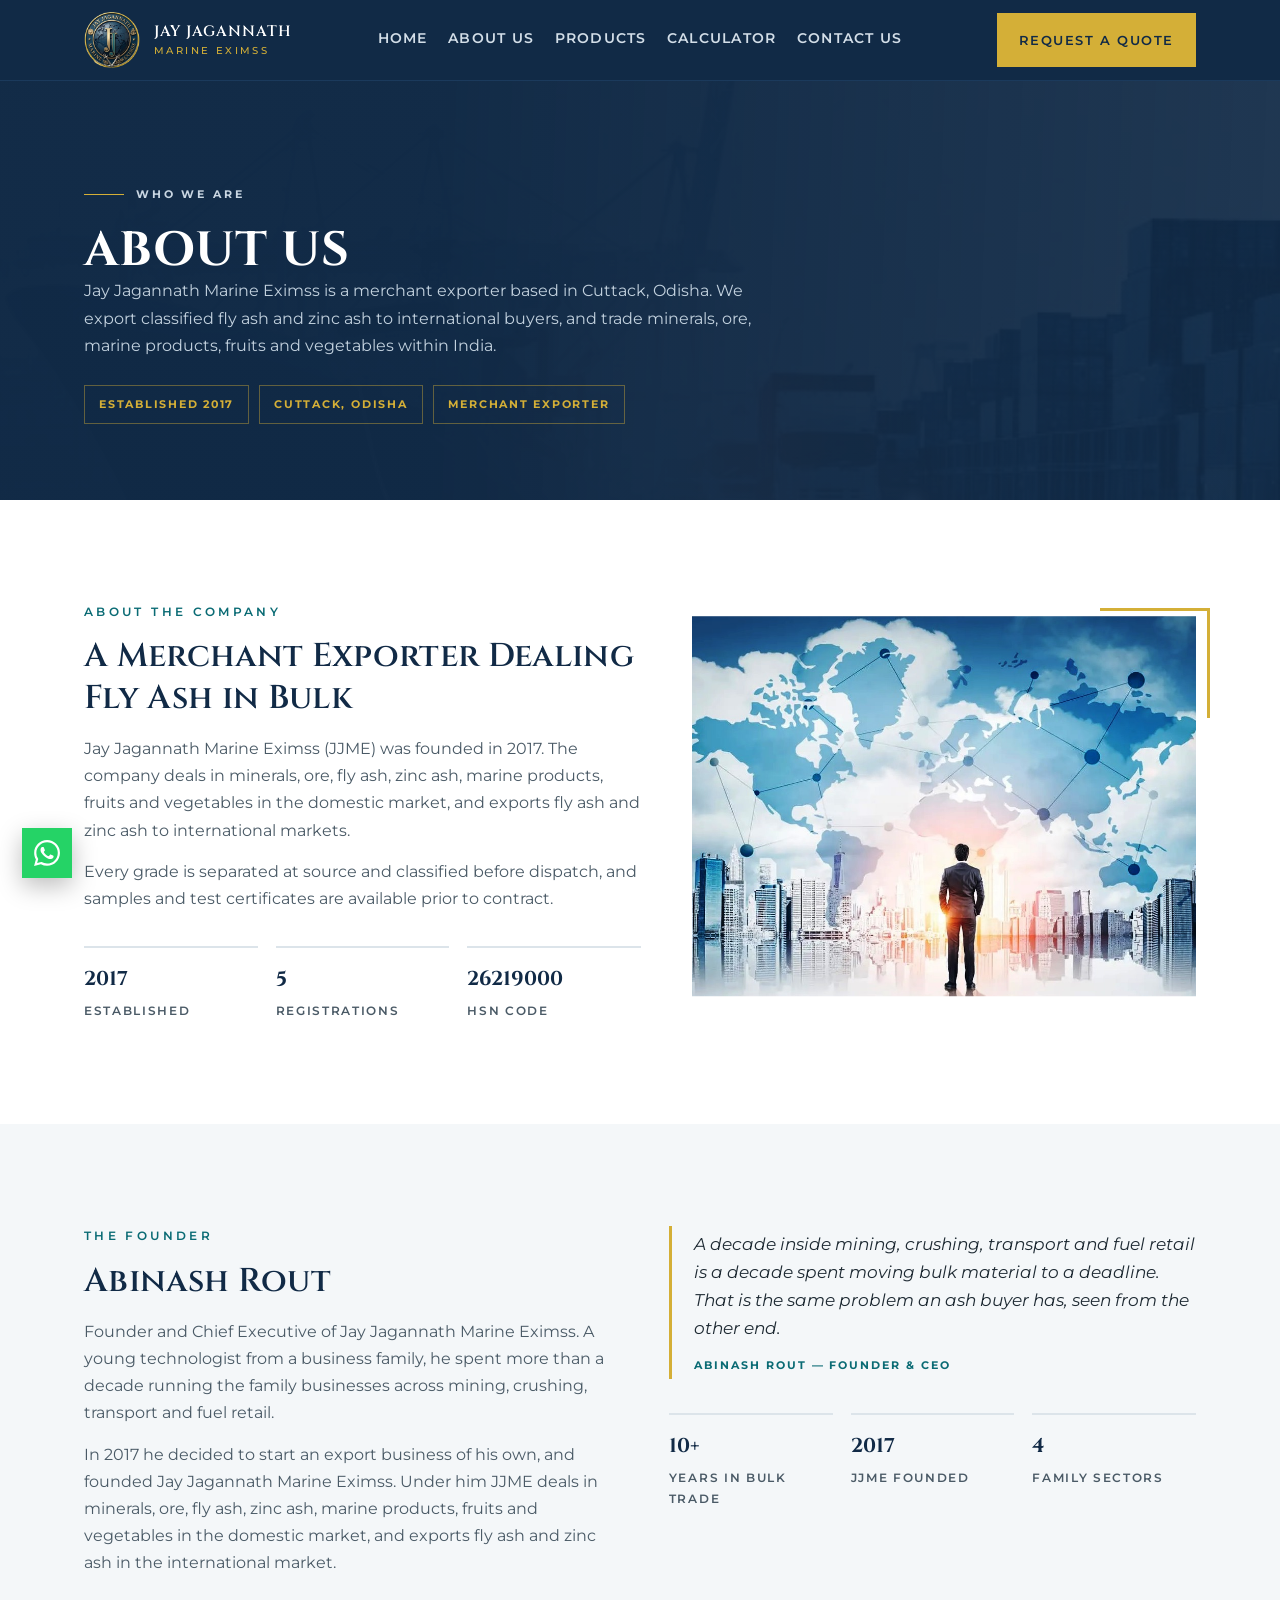
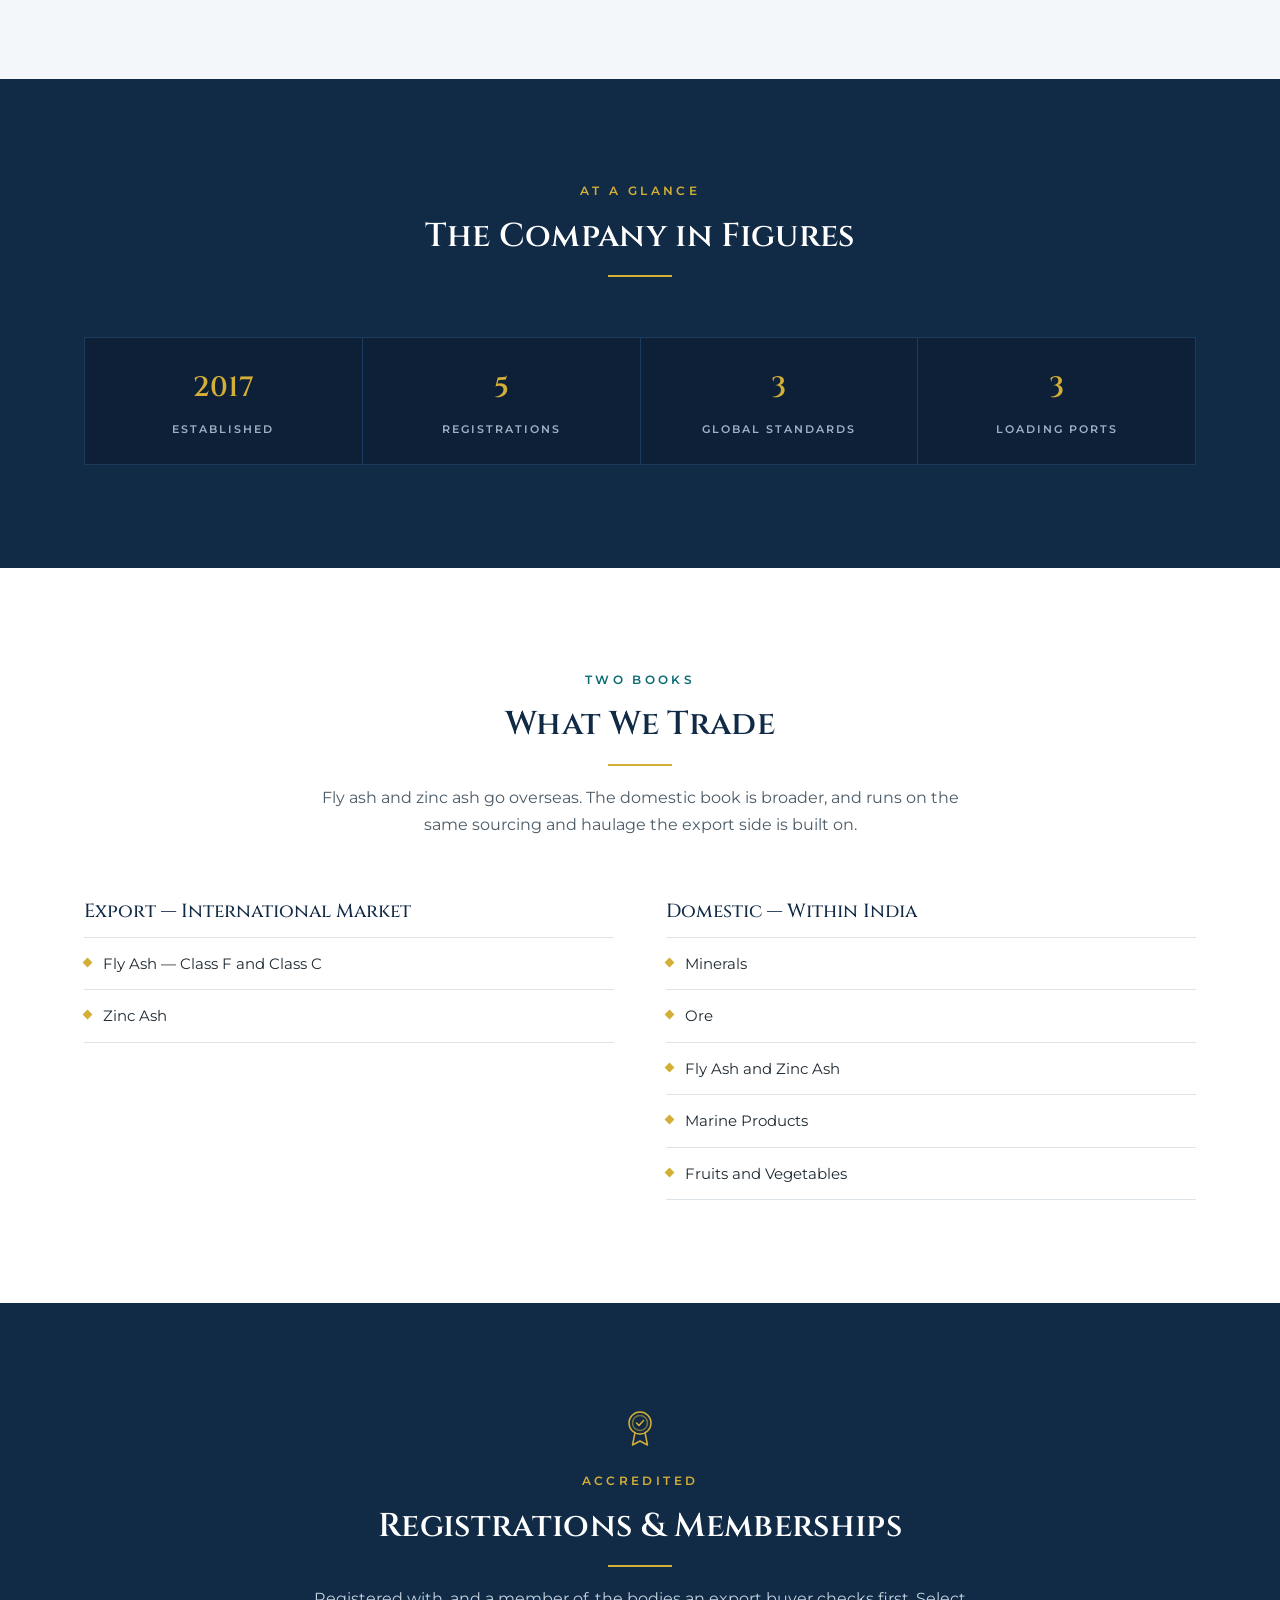
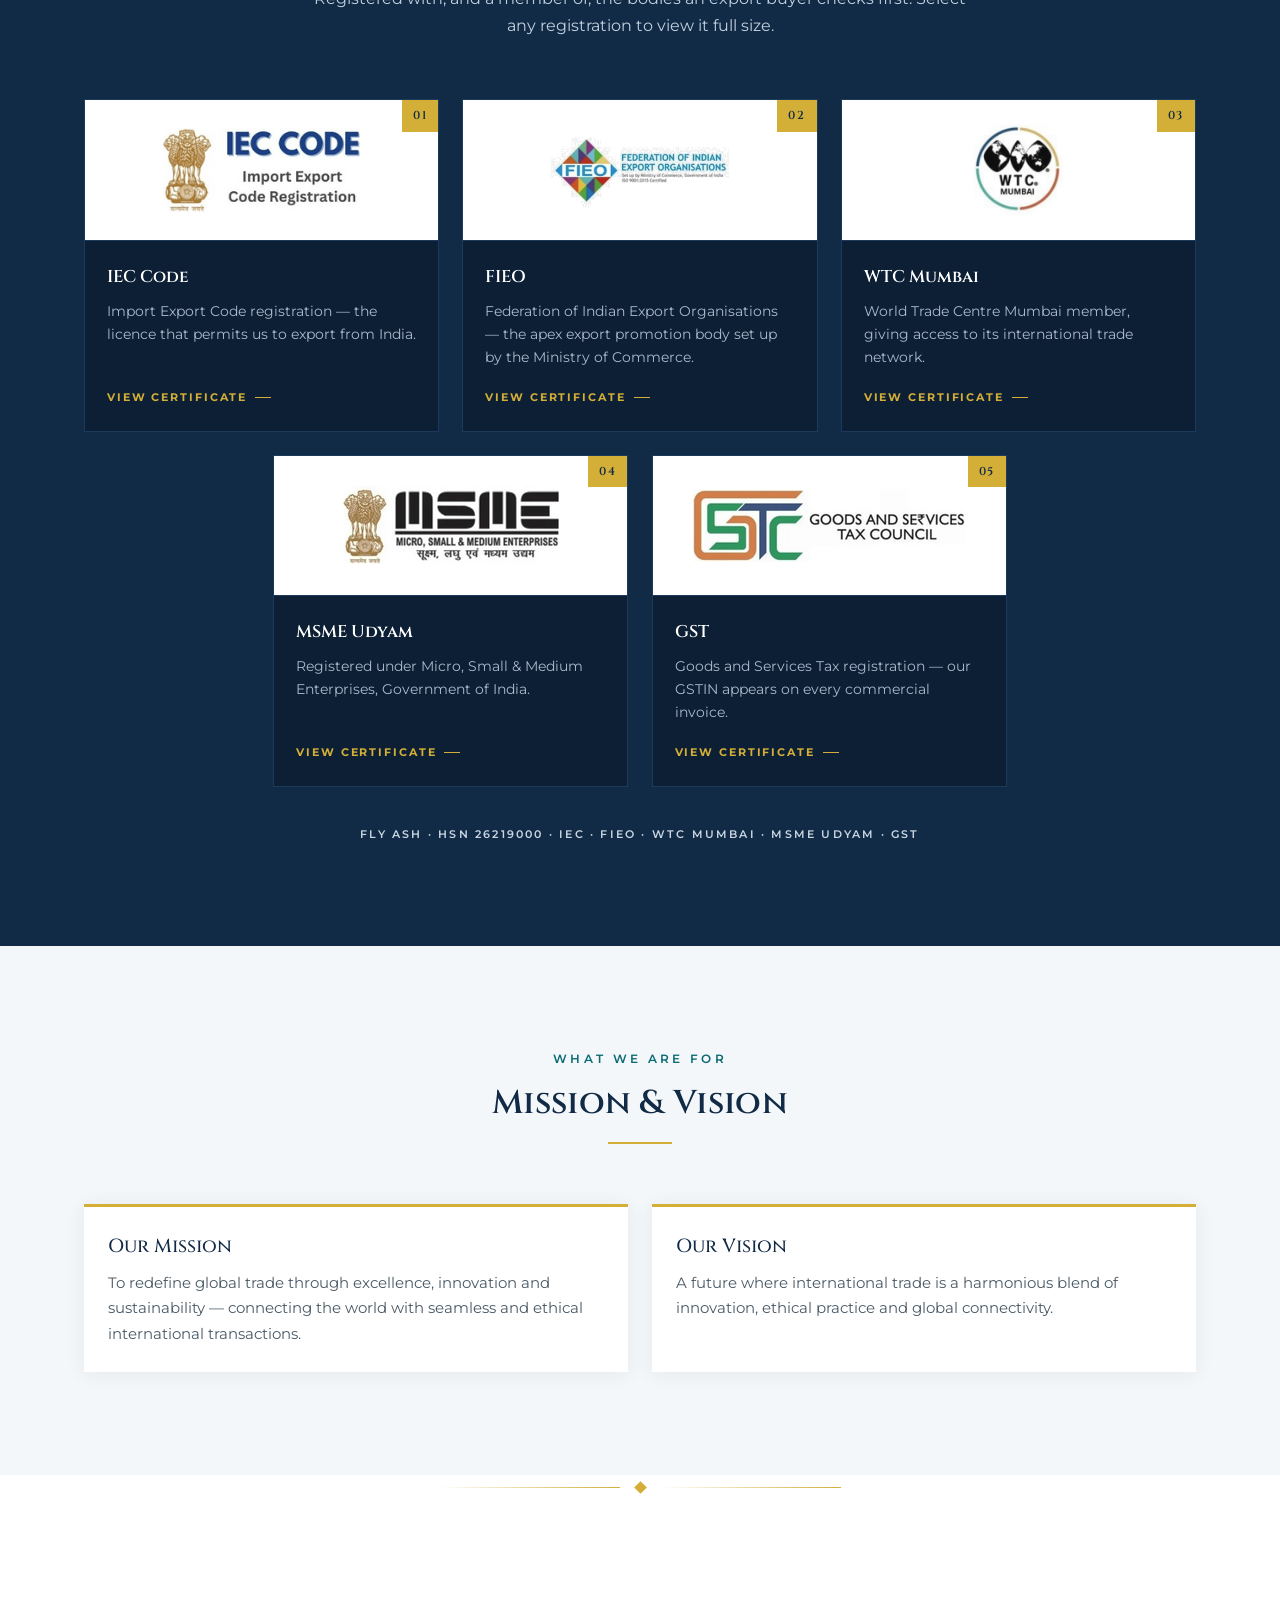
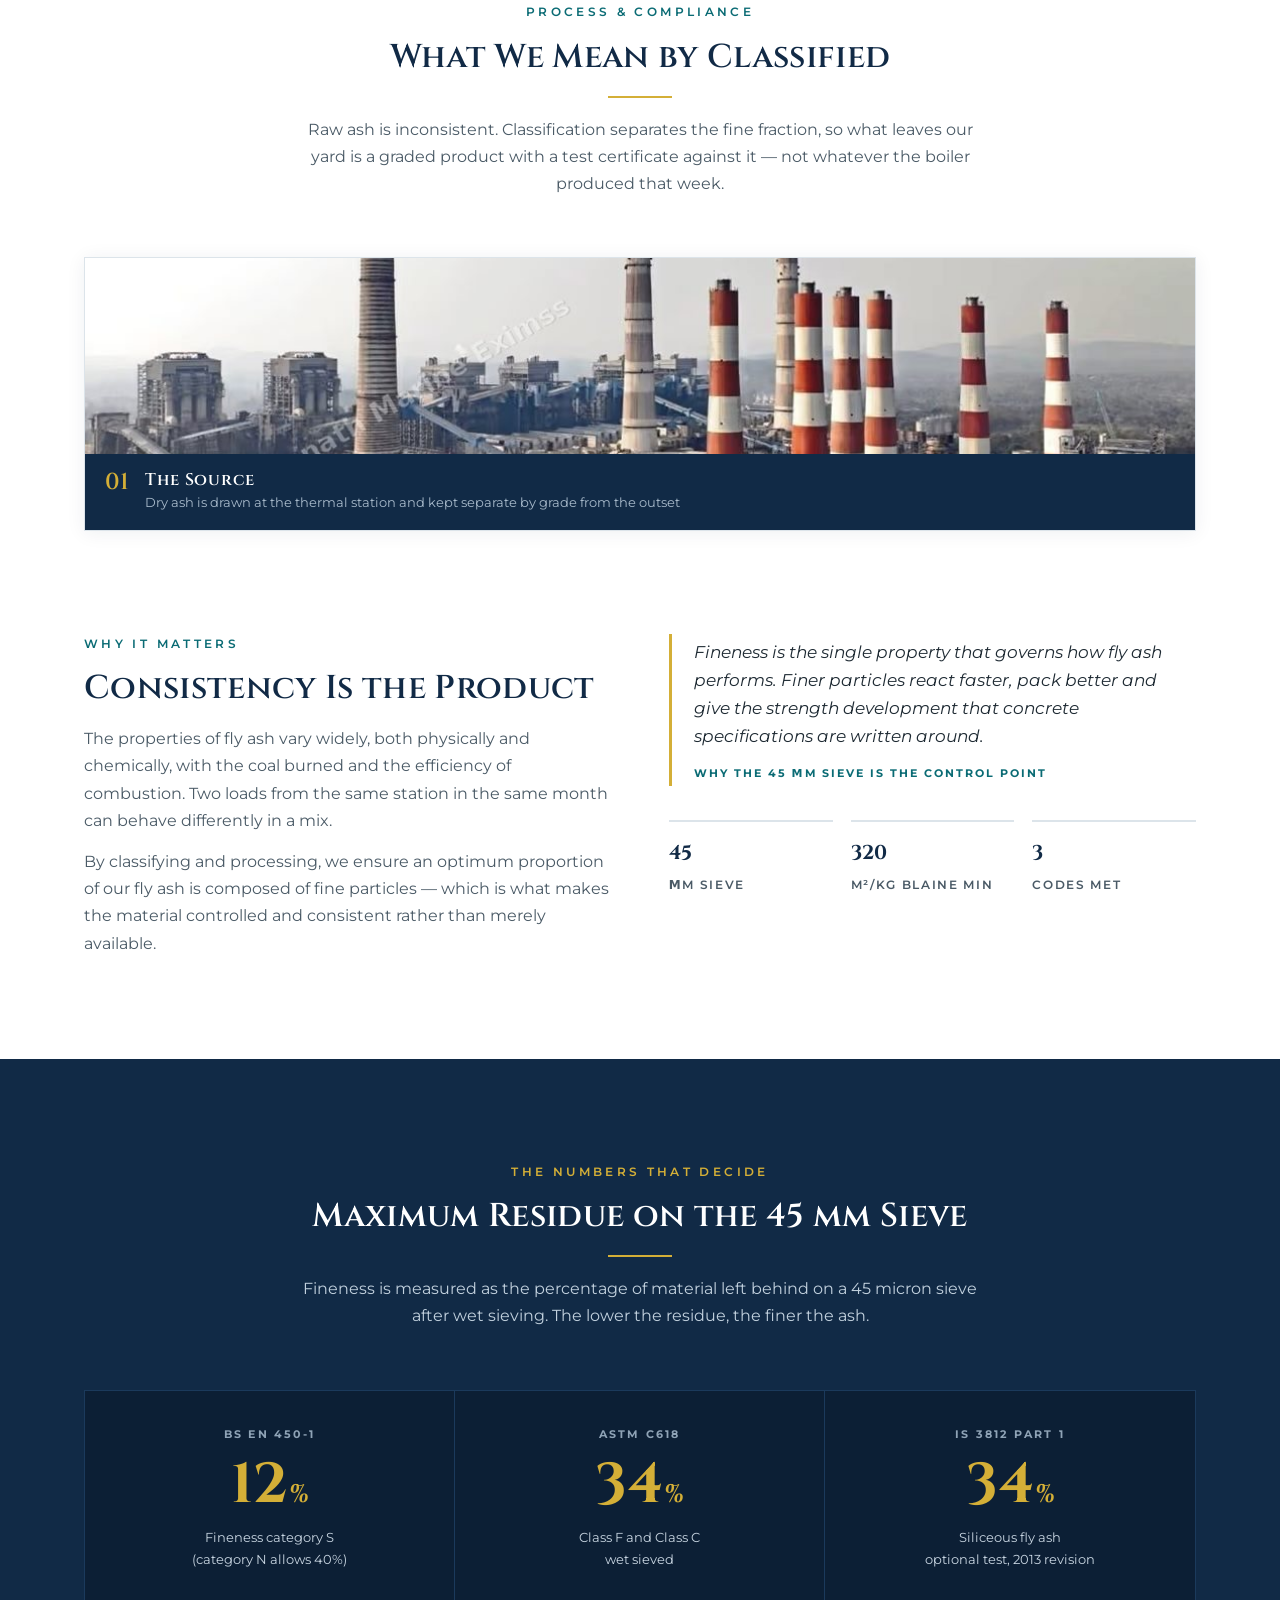
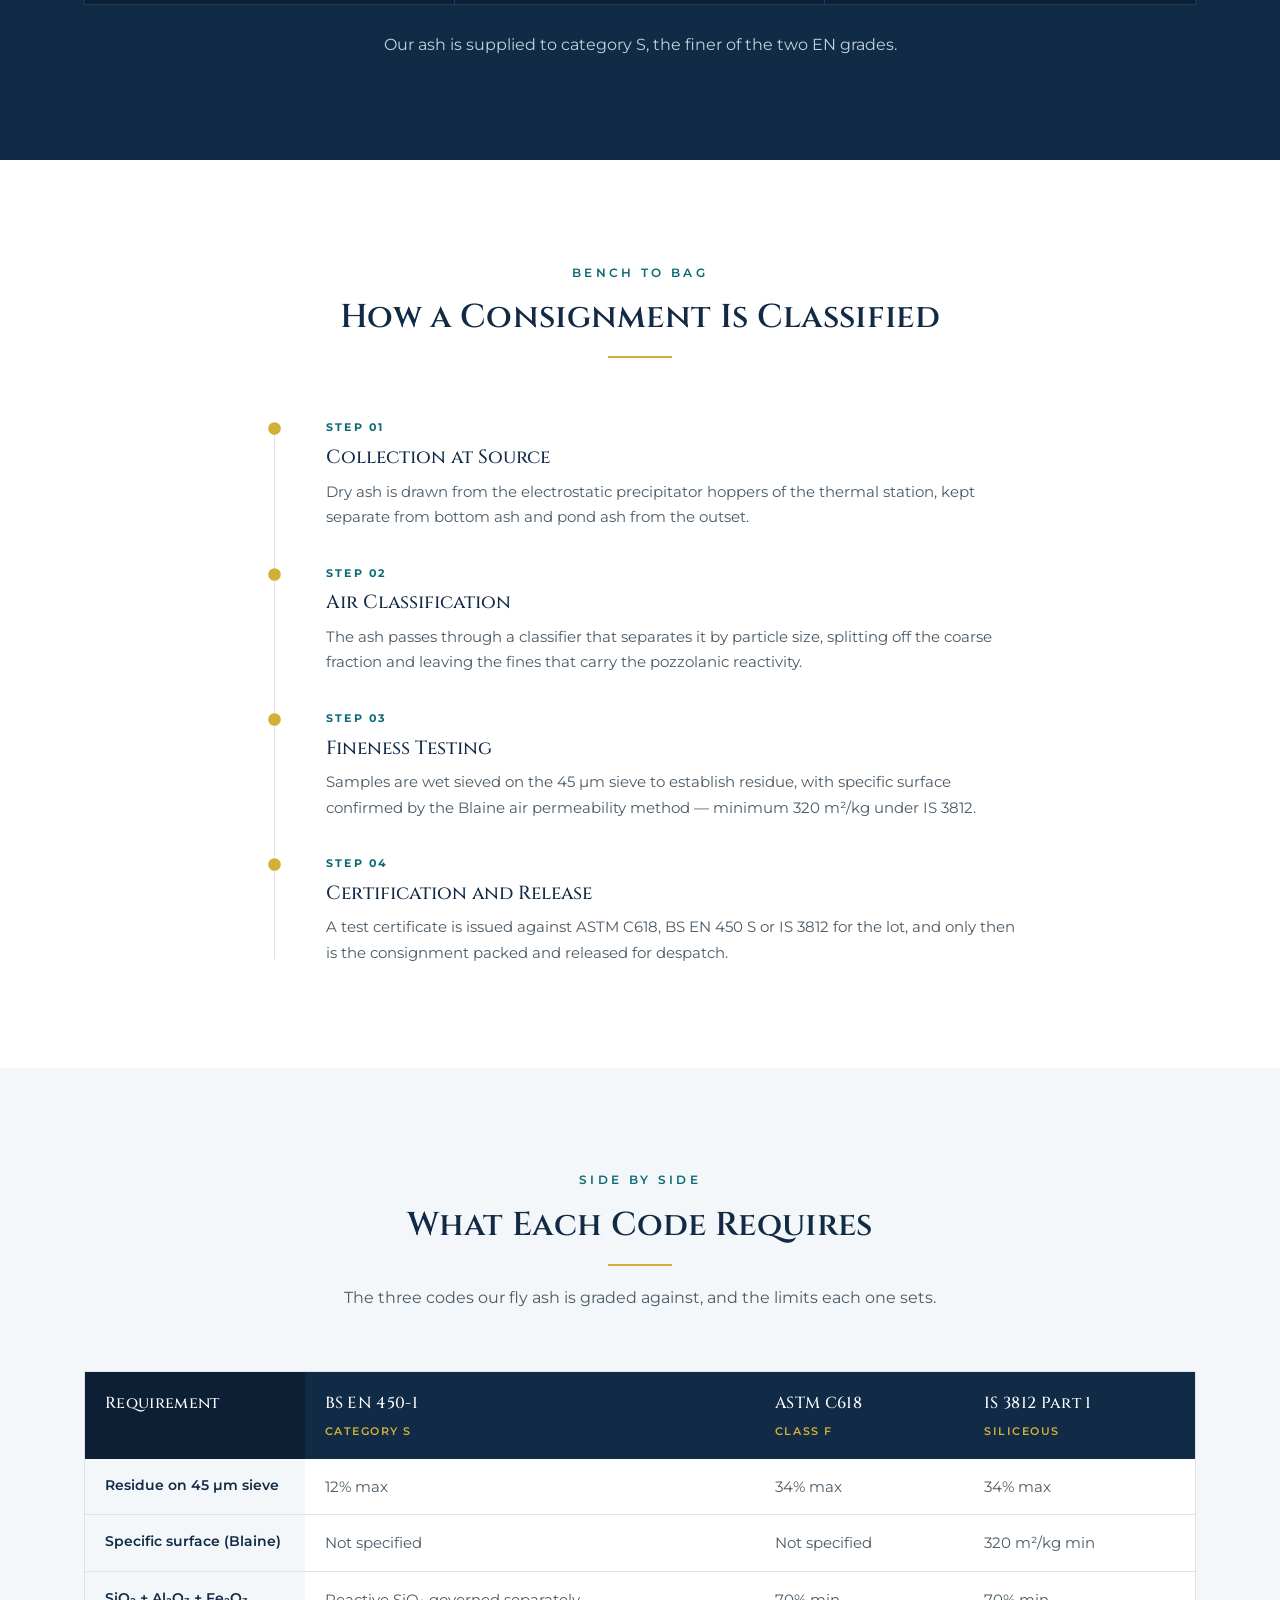
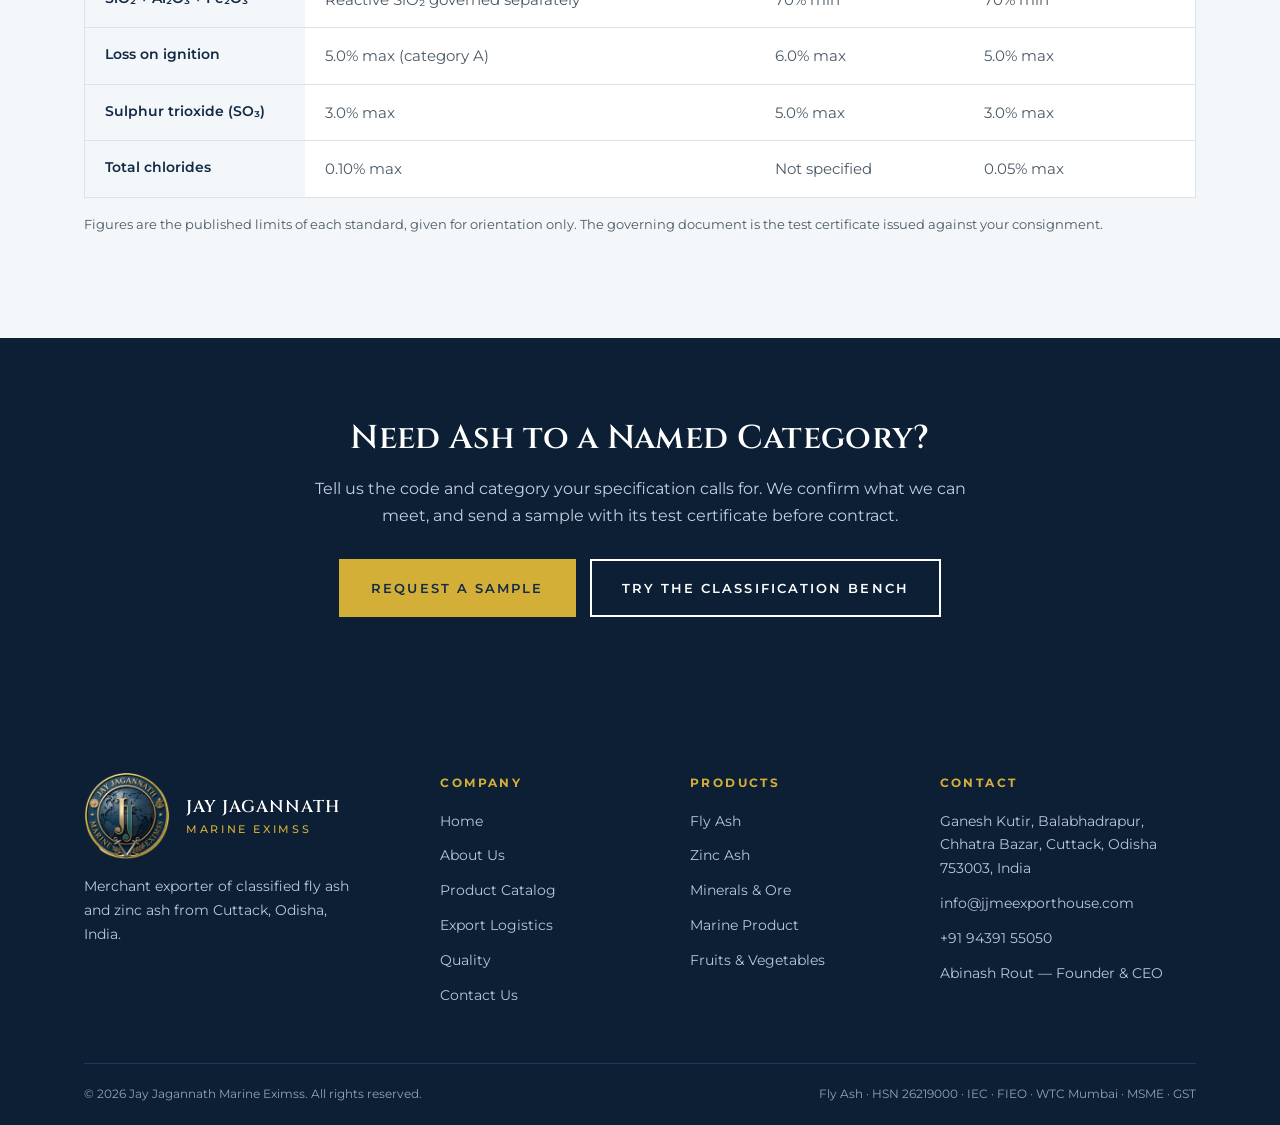
==== commit cf9b031e: "Rebuild the hero and the product catalog; shelve the Capabilities tab Product page - Seven categorie" ====
--- a/about.html
+++ b/about.html
@@ -34,17 +34,6 @@
 
 <div id="prog"></div>
 
-<!-- ═══ UTILITY ═══ -->
-<div class="util">
-  <div class="wrap">
-    <span>Cuttack, Odisha, India · Established 2017</span>
-    <span>
-      <a href="mailto:info@jjmeexporthouse.com">info@jjmeexporthouse.com</a>
-      <span><a href="tel:+919439155050">+91 94391 55050</a></span>
-    </span>
-  </div>
-</div>
-
 <!-- ═══ HEADER ═══ -->
 <header class="hdr">
   <div class="wrap">
@@ -56,14 +45,6 @@
       <a href="home.html">Home</a>
       <a href="about.html" aria-current="page">About Us</a>
       <a href="product.html">Products</a>
-      <div class="ndd">
-        <button type="button" class="ndd-t" aria-expanded="false" aria-controls="dd-cap">Capabilities<svg class="ndd-c" width="9" height="6" viewBox="0 0 9 6" fill="none" stroke="currentColor" stroke-width="1.6" aria-hidden="true"><path d="M1 1.5L4.5 5 8 1.5"/></svg></button>
-        <div class="ndd-p" id="dd-cap" role="group" aria-label="Capabilities">
-          <a href="logistics.html"><em>01</em><b>Export Logistics</b><span>Packing formats, ports, Incoterms and the document set</span></a>
-          <a href="network.html"><em>02</em><b>Global Trade Network</b><span>Export markets and the domestic trade book</span></a>
-          <a href="quality.html"><em>03</em><b>Quality &amp; Standards</b><span>ASTM C618, BS EN 450 S and IS 3812 compliance</span></a>
-        </div>
-      </div>
       <a href="calculator.html">Calculator</a>
       <a href="contact.html">Contact Us</a>
     </nav>
@@ -74,10 +55,6 @@
     <a href="home.html">Home</a>
     <a href="about.html">About Us</a>
     <a href="product.html">Products</a>
-    <span class="dw-grp">Capabilities</span>
-    <a class="dw-sub" href="logistics.html">Export Logistics</a>
-    <a class="dw-sub" href="network.html">Global Trade Network</a>
-    <a class="dw-sub" href="quality.html">Quality &amp; Standards</a>
     <a href="calculator.html">Calculator</a>
     <a href="contact.html">Contact Us</a>
     <a href="home.html#enquiry">Request a Quote</a>
@@ -106,9 +83,9 @@
     <div class="pintro">
       <div class="rv">
         <p class="kicker">About the Company</p>
-        <h2>A Merchant Exporter Built on Bulk Material</h2>
+        <h2>A Merchant Exporter Dealing Fly Ash in Bulk</h2>
         <p class="lead" style="margin-top:16px">Jay Jagannath Marine Eximss (JJME) was founded in 2017. The company deals in minerals, ore, fly ash, zinc ash, marine products, fruits and vegetables in the domestic market, and exports fly ash and zinc ash to international markets.</p>
-        <p class="lead" style="margin-top:14px">We supply both small firms and large cement manufacturers, with timely delivery of material classified to ASTM C618 and EN 450-1 global standards. Every grade is separated at source and classified before dispatch, and samples and test certificates are available prior to contract.</p>
+        <p class="lead" style="margin-top:14px">Every grade is separated at source and classified before dispatch, and samples and test certificates are available prior to contract.</p>
         <div class="pfacts" data-stagger style="margin-top:34px">
           <div class="rv"><b>2017</b><span>Established</span></div>
           <div class="rv"><b data-count="5">0</b><span>Registrations</span></div>
@@ -116,7 +93,7 @@
         </div>
       </div>
       <div class="pintro-ph rv d1">
-        <img src="assets/img/global-outlook.jpg" alt="A trader looking out over a city skyline beneath a world map of connected trade routes" width="1193" height="746" loading="lazy" decoding="async">
+        <img src="assets/img/about-company.jpg" alt="A trader looking out over a city skyline beneath a world map of connected trade routes" width="1193" height="746" loading="lazy" decoding="async">
       </div>
     </div>
   </div>
@@ -493,8 +470,9 @@
         <li><a href="logistics.html">Export Logistics</a></li><li><a href="quality.html">Quality</a></li><li><a href="contact.html">Contact Us</a></li>
       </ul></div>
       <div><h3>Products</h3><ul>
-        <li><a href="product.html#grades">Fly Ash — Class F</a></li><li><a href="product.html#grades">Fly Ash — Class C</a></li>
-        <li><a href="product.html#other">Bottom Ash</a></li><li><a href="product.html#other">Pond Ash</a></li><li><a href="product.html#other">Zinc Ash</a></li>
+        <li><a href="product.html#flyash">Fly Ash</a></li><li><a href="product.html#zincash">Zinc Ash</a></li>
+        <li><a href="product.html#minerals">Minerals &amp; Ore</a></li><li><a href="product.html#marine">Marine Product</a></li>
+        <li><a href="product.html#fruits">Fruits &amp; Vegetables</a></li>
       </ul></div>
       <div><h3>Contact</h3><ul>
         <li>Ganesh Kutir, Balabhadrapur, Chhatra Bazar, Cuttack, Odisha 753003, India</li>
@@ -522,7 +500,6 @@
   <svg width="18" height="18" viewBox="0 0 18 18" fill="none" stroke="currentColor" stroke-width="2"><path d="M9 15V4M3.5 9.5L9 4l5.5 5.5"/></svg>
 </button>
 
-<script src="assets/js/nav.js"></script>
 <script src="assets/js/product.js"></script>
 <script src="assets/js/classification.js"></script>
 <script src="assets/js/quality.js"></script>
--- a/assets/css/styles.css
+++ b/assets/css/styles.css
@@ -98,28 +98,33 @@
 /* anchors clear the sticky header */
 section[id],div[id]{scroll-margin-top:84px}
 
-/* ═══ UTILITY STRIP ═══ */
-.util{background:var(--navy-2);color:#B9C8D6;font-size:12px;letter-spacing:.06em}
-.util .wrap{display:flex;justify-content:space-between;gap:16px;flex-wrap:wrap;padding-block:9px}
-.util a:hover{color:var(--gold)}
-.util span+span{margin-left:22px}
-
 /* ═══ HEADER ═══ */
 .hdr{background:var(--navy);position:sticky;top:0;z-index:90;border-bottom:1px solid var(--navy-3)}
 .hdr{transition:box-shadow .35s}
 .hdr.sm{box-shadow:0 6px 26px rgba(6,18,32,.34)}
-.hdr .wrap{display:flex;align-items:center;gap:20px;padding-block:12px;transition:padding-block .35s var(--ease)}
+/* Three tracks, not a flex row. With auto margins the leftover width pooled
+   into two gaps that grew as the nav shrank — losing the Capabilities tab left
+   the five remaining links marooned between a hole on each side. 1fr auto 1fr
+   centres the nav against the bar itself, so the gaps stay even whatever the
+   nav is carrying, and the brand and the CTA sit hard to their own edges.
+   Explicit column numbers matter: with the nav and the CTA hidden under 900px,
+   the burger would otherwise fall into the middle track. */
+.hdr .wrap{display:grid;grid-template-columns:1fr auto 1fr;align-items:center;
+  gap:20px;padding-block:12px;transition:padding-block .35s var(--ease)}
+.brand{grid-column:1;justify-self:start}
+.mainnav{grid-column:2;justify-self:center}
+.hdr .btn,#burger{grid-column:3;justify-self:end}
 .hdr.sm .wrap{padding-block:6px}
 .brand img{transition:width .35s var(--ease),height .35s var(--ease)}
 .hdr.sm .brand img{width:44px;height:44px}
-.brand{display:flex;align-items:center;gap:14px;margin-right:auto}
+.brand{display:flex;align-items:center;gap:14px}
 .brand img{width:56px;height:56px;flex:none}
-.brand-tx{font-family:var(--head);font-weight:600;font-size:14px;letter-spacing:.06em;color:var(--white);line-height:1.25;text-transform:uppercase;white-space:nowrap}
+.brand-tx{font-family:var(--head);font-weight:600;font-size:15px;letter-spacing:.06em;color:var(--white);line-height:1.25;text-transform:uppercase;white-space:nowrap}
 .brand-tx small{display:block;font-family:var(--body);font-size:10px;font-weight:500;letter-spacing:.24em;color:var(--gold);margin-top:3px;white-space:nowrap}
-.mainnav{display:flex;flex-wrap:nowrap;align-items:center;gap:clamp(10px,1.4vw,18px);margin-right:auto}
-.mainnav a{font-size:clamp(11.5px,.52vw + .35rem,12.5px);font-weight:600;letter-spacing:.09em;text-transform:uppercase;white-space:nowrap;color:#D3DEE8;padding-block:6px;border-bottom:2px solid transparent;transition:color .25s,border-color .25s}
+.mainnav{display:flex;flex-wrap:nowrap;align-items:center;gap:clamp(12px,1.6vw,26px)}
+.mainnav a{font-size:clamp(12px,.5vw + .46rem,15px);font-weight:600;letter-spacing:.09em;text-transform:uppercase;white-space:nowrap;color:#D3DEE8;padding-block:6px;border-bottom:2px solid transparent;transition:color .25s,border-color .25s}
 .mainnav a:hover{color:var(--gold);border-bottom-color:var(--gold)}
-.hdr .btn{padding:13px 18px;font-size:12px;letter-spacing:.12em;white-space:nowrap}
+.hdr .btn{padding:14px 20px;font-size:13px;letter-spacing:.12em;white-space:nowrap}
 #burger{display:none;background:none;border:1px solid var(--navy-3);color:var(--white);padding:10px 14px;font-family:var(--body);font-size:11px;font-weight:600;letter-spacing:.16em;text-transform:uppercase;cursor:pointer}
 #drawer{display:none;background:var(--navy-2);border-top:1px solid var(--navy-3)}
 #drawer.open{display:block}
@@ -129,71 +134,91 @@
 #drawer a{display:block;padding:15px var(--gut);color:#D3DEE8;font-size:13px;font-weight:600;letter-spacing:.12em;text-transform:uppercase;border-bottom:1px solid var(--navy-3)}
 
 /* ═══ HERO ═══ */
-.hero{position:relative;background:var(--navy);overflow:hidden;min-height:clamp(600px,92vh,860px);display:flex;flex-direction:column;justify-content:center}
-#ash{position:absolute;inset:0;z-index:1;pointer-events:none}
-.hero-veil{position:absolute;inset:0;z-index:0;
-  background:radial-gradient(70% 60% at 12% 30%,rgba(10,107,116,.42),transparent 62%),
-             radial-gradient(50% 50% at 92% 88%,rgba(212,175,55,.13),transparent 65%)}
-.hero-grid{position:absolute;inset:0;z-index:0;opacity:.5;
+/* Full-screen: svh rather than vh so mobile browser chrome does not push the
+   facts strip below the fold on load and then leave a gap when it retracts.
+   The vh line is the fallback for engines without svh. */
+.hero{position:relative;background:var(--navy);overflow:hidden;display:flex;flex-direction:column;
+  min-height:clamp(620px,94vh,940px);
+  min-height:clamp(620px,100svh,940px)}
+#ash{position:absolute;inset:0;z-index:3;pointer-events:none}
+/* The photograph is a pale, cool composite — bright sky, a white flare through
+   the middle — so white type needs help. It is graded down into the navy range
+   rather than dimmed flat, which would have thrown away the gantries and the
+   hull the way the old network wash did. */
+.hero-ph{position:absolute;inset:0;z-index:0;overflow:hidden}
+.hero-ph img{width:100%;height:100%;object-fit:cover;object-position:58% center;
+  filter:saturate(.8) contrast(1.08) brightness(.72);
+  animation:kb 26s ease-in-out infinite alternate}
+/* Scale, not translate: a slow push-in never uncovers its own edge, so there is
+   no strip of bare navy to appear at the crown the way the parallax bands had. */
+@keyframes kb{from{transform:scale(1.02)}to{transform:scale(1.11)}}
+
+/* Directional: heavy under the type on the left, clearing across the middle so
+   the vessel and the freighters read, then navy again at the foot so the facts
+   strip and the section beneath it join without a seam. The teal and gold casts
+   from the old veil survive at low strength to keep the palette. */
+.hero-veil{position:absolute;inset:0;z-index:1;
+  background:
+    linear-gradient(90deg,rgba(7,20,36,.86) 0%,rgba(8,22,39,.62) 30%,rgba(10,26,45,.22) 62%,rgba(12,31,53,.1) 100%),
+    linear-gradient(180deg,rgba(9,24,41,.6) 0%,transparent 24%,transparent 66%,rgba(9,24,41,.8) 100%),
+    radial-gradient(70% 60% at 12% 30%,rgba(10,107,116,.3),transparent 62%),
+    radial-gradient(50% 50% at 92% 88%,rgba(212,175,55,.1),transparent 65%)}
+.hero-grid{position:absolute;inset:0;z-index:2;opacity:.28;
   background-image:linear-gradient(rgba(255,255,255,.032) 1px,transparent 1px),linear-gradient(90deg,rgba(255,255,255,.032) 1px,transparent 1px);
   background-size:64px 64px}
-.hero .wrap{position:relative;z-index:3;padding-block:clamp(48px,7vw,84px)}
-.hero-split{display:grid;grid-template-columns:1.06fr .94fr;gap:clamp(30px,5vw,68px);align-items:center}
+/* Wider than the site's 1240 container on purpose. Inside 1240 the copy sat
+   340px in from the edge of a 1920 screen with scrim either side, which is what
+   made a left-aligned block read as floating in the middle of the picture.
+   margin-block:auto centres it in the space above the strip, which the auto
+   margin in turn pushes to the foot — so the photograph gets the whole frame. */
+.hero .wrap{position:relative;z-index:4;max-width:1440px;margin-top:auto;
+  padding-block:clamp(40px,6vw,72px) clamp(44px,6vw,80px)}
+/* A flat ceiling, no percentage. Twice now a percentage cap has resolved below
+   what the tagline needs at some width and folded it — 64% of the container is
+   about 400px on a mid-size window, and that line is 555px. The wrap already
+   limits the measure; this only stops the block running the full 1440. */
+.hero-tx{max-width:900px}
 
 .eyebrow{display:flex;align-items:center;gap:12px;font-size:11px;font-weight:700;letter-spacing:.26em;text-transform:uppercase;color:var(--gold);margin:0 0 20px}
+.hero .eyebrow,.hero-kin{text-shadow:0 1px 18px rgba(5,14,26,.8)}
 .eyebrow i{display:block;width:40px;height:1px;background:var(--gold);flex:none}
-.hero h1{color:var(--white);max-width:12ch;margin:0}
-.hero h1 span{display:block}
+/* Two lines, always — the lockup reads "Jay Jagannath / Marine Eximss" the way
+   it does beside the logo in the header. The spans were already block-level,
+   but max-width:12ch capped the box below the 13 characters each line actually
+   needs (a Cinzel `ch` is the width of a zero, well under its average capital),
+   so both lines wrapped again and the name arrived in four. nowrap settles the
+   structure; the font-size below keeps it inside the column instead of
+   overflowing once nothing can break. */
+/* Set as a lockup, not as a sentence: line-height 1.04 instead of the 1.12 h1
+   carries elsewhere, so the two lines bind into one mark the way they do beside
+   the logo. Tracking eases to .015em because Cinzel needs less of it the larger
+   it gets, and the cap rises to 56px into the room the standards strip left. */
+.hero h1{color:var(--white);max-width:none;margin:0;font-size:clamp(27px,6vw,88px);
+  line-height:1.03;letter-spacing:.015em;text-shadow:0 2px 34px rgba(5,14,26,.72)}
+.hero h1 span{display:block;white-space:nowrap}
 .hero h1 .gold{color:var(--gold)}
-.hero-kin{display:flex;align-items:baseline;gap:12px;flex-wrap:wrap;margin:22px 0 0;font-family:var(--body);font-size:14px;font-weight:600;letter-spacing:.2em;text-transform:uppercase;color:#9FB2C4}
+.hero-kin{display:flex;align-items:baseline;gap:14px;flex-wrap:wrap;margin:30px 0 0;font-family:var(--body);font-size:15.5px;font-weight:600;letter-spacing:.2em;text-transform:uppercase;color:#9FB2C4}
 .kin{position:relative;display:inline-block;height:1.5em;overflow:hidden;vertical-align:bottom;min-width:14ch}
 .kin b{display:block;height:1.5em;line-height:1.5em;color:var(--gold);font-weight:700;transition:transform .7s var(--ease)}
-.hero .lead{margin:20px 0 0;color:#C7D5E2;max-width:46ch}
-.hero-acts{display:flex;gap:14px;flex-wrap:wrap;margin-top:30px}
-.hero-trust{display:flex;gap:0;flex-wrap:wrap;margin-top:34px;border-top:1px solid var(--navy-3);padding-top:20px}
-.hero-trust span{font-size:11px;font-weight:700;letter-spacing:.16em;text-transform:uppercase;color:#8FA3B6;padding-right:20px;margin-right:20px;border-right:1px solid var(--navy-3)}
-.hero-trust span:last-child{border-right:0;margin-right:0;padding-right:0}
-.hero-trust b{color:var(--white);font-weight:700}
-
-/* layered photo composition */
-.hero-art{position:relative;aspect-ratio:4/4.4;max-height:560px}
-/* One photograph, so it takes the whole box — the old inset existed only to
-   clear the second frame that used to sit bottom-left. */
-.hero-art .fr1{position:absolute;inset:0;overflow:hidden;border:1px solid rgba(212,175,55,.5)}
-/* The frame is portrait and the ship photo is landscape, so cover throws away
-   about 40% of the width. Centred, that lands on the cranes and cuts the
-   vessel's bow off at the edge; biasing left keeps the ship in the frame. */
-.hero-art .fr1 img{width:100%;height:100%;object-fit:cover;object-position:15% center;animation:kb 22s ease-in-out infinite alternate}
-@keyframes kb{from{transform:scale(1)}to{transform:scale(1.09)}}
-.hero-art .rule-v{position:absolute;top:-14px;right:-14px;width:96px;height:96px;border-top:2px solid var(--gold);border-right:2px solid var(--gold)}
-.hero-badge{position:absolute;right:-10px;top:34%;background:var(--gold);color:var(--navy);padding:12px 16px;text-align:center;box-shadow:0 12px 30px rgba(4,12,22,.5)}
-.hero-badge b{display:block;font-family:var(--head);font-size:17px;font-weight:700;line-height:1}
-.hero-badge span{display:block;font-size:9px;font-weight:700;letter-spacing:.18em;text-transform:uppercase;margin-top:4px}
 
 /* entrance */
 .up{opacity:0;transform:translateY(28px);animation:up 1s var(--ease) forwards}
 @keyframes up{to{opacity:1;transform:none}}
-.hero-foot{position:relative;z-index:3;border-top:1px solid var(--navy-3);background:rgba(9,24,41,.5)}
+.hero-foot{position:relative;z-index:4;border-top:1px solid var(--navy-3);background:rgba(9,24,41,.5)}
 .hero-foot .wrap{display:grid;grid-template-columns:repeat(4,1fr);padding-block:0}
 .hf{padding:20px 18px;text-align:center;border-left:1px solid var(--navy-3)}
 .hf:first-child{border-left:0}
 .hf b{display:block;font-family:var(--head);font-size:21px;font-weight:600;color:var(--gold);letter-spacing:.02em}
 .hf span{display:block;font-size:11px;font-weight:600;letter-spacing:.18em;text-transform:uppercase;color:#9FB2C4;margin-top:6px}
 
-@media(max-width:960px){
-  .hero-split{grid-template-columns:1fr;gap:38px}
-  .hero-art{aspect-ratio:4/3;max-height:340px;order:-1}
-  .hero-badge{display:none}
-  .hero h1{max-width:none}
-}
 
 /* ═══ ABOUT ═══ */
-.about-grid{display:grid;grid-template-columns:1fr 1fr;gap:clamp(28px,4vw,56px);align-items:center}
+.about-grid{display:grid;grid-template-columns:1fr 1fr;gap:clamp(28px,4vw,56px);align-items:stretch}
 /* Two numbered plates rather than one photograph: the ash has a source and a
    recovery stage, and naming them says more about the operation than a single
    establishing shot does. Set as documentary plates — index, title, one line of
    caption on navy — which is the same vocabulary as the .std standard cards. */
-.about-ph{position:relative;overflow:visible;display:grid;gap:clamp(14px,1.6vw,20px);align-content:center}
+.about-ph{position:relative;overflow:visible;display:grid;gap:clamp(14px,1.6vw,20px)}
 .about-ph::after{content:"";position:absolute;left:-14px;bottom:-14px;width:120px;height:120px;border-left:3px solid var(--gold);border-bottom:3px solid var(--gold)}
 
 .plate{margin:0;background:var(--white);border:1px solid var(--line);box-shadow:0 2px 18px rgba(17,42,70,.07);overflow:hidden}
@@ -210,6 +235,19 @@
 .plate-n{grid-row:1 / 3;align-self:start;font-family:var(--head);font-size:clamp(19px,2vw,23px);font-weight:600;line-height:1;color:var(--gold);letter-spacing:.02em}
 .plate-t{font-family:var(--head);font-size:clamp(15px,1.3vw,17px);font-weight:600;letter-spacing:.05em;line-height:1.2}
 .plate-s{font-size:12.5px;line-height:1.5;color:#A8BACB}
+
+/* One photograph instead of two stacked plates. The figure is a flex column so
+   the picture takes whatever height the copy beside it needs and the caption
+   stays pinned to the foot — which is what makes the image read as filling the
+   column rather than floating at a fixed height in the middle of it. The
+   min-height is the floor for the stacked layout below 900px, where there is
+   no second column to match. */
+.about-plate{display:flex;flex-direction:column;height:100%}
+.about-plate .plate-img{flex:1 1 auto;min-height:clamp(300px,34vw,520px)}
+.about-plate .plate-img img{height:100%}
+/* no index on a single plate, so the caption is one column, not two */
+.about-plate figcaption{grid-template-columns:minmax(0,1fr)}
+.about-plate .plate-t{font-size:clamp(16px,1.4vw,19px)}
 .mv{display:grid;grid-template-columns:1fr 1fr;gap:24px;margin-top:34px}
 .mv-card{background:var(--white);border-top:3px solid var(--gold);padding:26px 24px;box-shadow:0 2px 18px rgba(17,42,70,.07)}
 .mv-card h3{margin-bottom:10px}
@@ -657,7 +695,6 @@
 .cap-tag.weight{color:var(--gold)}
 .cap-tag.volume{color:#5FD0DC}
 .cap p{font-size:13px;color:#B9C8D6;margin:10px 0 0;line-height:1.6}
-/* named cap-* rather than util-* — .util is already the top contact strip */
 .cap-bar{height:6px;background:var(--navy-3);margin-top:14px;overflow:hidden}
 .cap-bar span{display:block;height:100%;width:0;background:linear-gradient(90deg,var(--teal),var(--gold));
   transition:width .5s var(--ease)}
@@ -897,17 +934,15 @@
 }
 
 /* ═══ RESPONSIVE ═══ */
-/* The burger only takes over at 900px, so every width from there to full
-   desktop has to hold the brand, the six-tab nav and the CTA on one line.
-   Three of the six labels are now two words — About Us, Contact Us and the
-   Capabilities tab — so the bar needs far more room than it did when the
-   labels were single words, and even at the full 1240px container it no
-   longer fits untouched. Hence a tighter base above and three steps here,
-   each measured at its own tight end: 1240px, 1080px and 980px.
-
-   .mainnav .ndd-t rather than .ndd-t on purpose: the dropdown block sits at
-   the foot of this file, so a bare .ndd-t there would out-order these rules
-   and win. The extra class puts specificity ahead of source order. */
+/* The burger only takes over at 900px, so every width from there up has to
+   hold the brand, the five-tab nav and the CTA on one line. With the wide
+   Capabilities tab shelved the bar has room to spare — modelled centred with
+   at least 56px of slack at the tightest point, 901px — so these two steps
+   only ease the tracking and the CTA, and the wordmark stays at every width.
+
+   .mainnav .ndd-t rather than .ndd-t on purpose: the dropdown rules live at
+   the foot of this file, so a bare .ndd-t there would out-order these on
+   source order. Kept against the day SHELVED.md puts that tab back. */
 @media(max-width:1240px){
   /* .brand-tx is nowrap by design, so it has to give first */
   .brand-tx{font-size:13.5px;letter-spacing:.04em}
@@ -922,12 +957,6 @@
   .mainnav a,.mainnav .ndd-t{letter-spacing:.02em}
   .ndd-t{gap:5px}
   .hdr .btn{padding:11px 13px;font-size:10.5px;letter-spacing:.06em}
-}
-@media(max-width:1010px){
-  /* the last of the width comes off the brand: the mark alone still
-     identifies the company, and the wordmark returns as soon as there is
-     room for it — which, at 900px, is where the burger takes over anyway */
-  .brand-tx{display:none}
 }
 
 @media(max-width:1080px){
@@ -989,29 +1018,18 @@
   #burger{padding:9px 11px;font-size:10px;letter-spacing:.12em}
   #drawer a{padding:14px var(--gut);font-size:12px}
 
-  /* the contact strip reads better centred than pushed to both edges */
-  .util{font-size:11px}
-  .util .wrap{justify-content:center;text-align:center;gap:2px 14px}
-  .util span+span{margin-left:0}
-
   /* one full-width button beats two cramped ones at this width */
   .btn{padding:14px 20px;font-size:12px;letter-spacing:.12em}
-  .hero-acts{gap:10px}
-  .hero-acts .btn,.pcta-acts .btn,.enq-foot .btn{width:100%}
+  .pcta-acts .btn,.enq-foot .btn{width:100%}
 
   .eyebrow{font-size:10px;letter-spacing:.18em;gap:8px;margin-bottom:16px}
   .eyebrow i{width:24px}
-  /* the corner bracket hangs 14px outside the photo — at this gutter that
-     puts its vertical arm on the viewport edge, where it reads as a stray
-     line rather than a corner */
-  .hero-art .rule-v{top:-10px;right:-10px;width:64px;height:64px}
   .hero-kin{font-size:12.5px;letter-spacing:.14em;gap:8px}
-  .hero .lead,.lead{max-width:none}
-
-  /* the right-hand rules only read as dividers on a single line */
-  .hero-trust{display:grid;gap:9px;margin-top:26px}
-  .hero-trust span{border-right:0;padding-right:0;margin-right:0;
-    font-size:10.5px;letter-spacing:.12em}
+  /* no room to clear to the right at this width, so the veil goes vertical:
+     dark top and bottom, and the picture reads through the middle */
+  .hero-veil{background:
+    linear-gradient(180deg,rgba(7,20,36,.9) 0%,rgba(8,22,39,.66) 38%,rgba(9,24,41,.72) 70%,rgba(9,24,41,.92) 100%)}
+  .lead{max-width:none}
 
   .hf{padding:15px 8px}
   .hf b{font-size:18px}
@@ -1355,3 +1373,51 @@
 .ccard-v:hover{color:var(--teal);border-color:var(--teal)}
 
 @media(max-width:900px){ .ccards{grid-template-columns:1fr} }
+
+/* ═══════════════════════════════════════════════════
+   PRODUCT CATALOG — one scrolling page
+   Tabs were the wrong instrument: six of seven categories sat behind a click,
+   so a visitor who never pressed anything saw a seventh of the catalogue.
+   Everything is stacked and reachable by scrolling now. The index below is a
+   shortcut, not a gate — every section is on the page whether it is used
+   or not.
+   ═══════════════════════════════════════════════════ */
+.pindex{display:flex;flex-wrap:wrap;justify-content:center;gap:10px;
+  margin-top:clamp(26px,3vw,36px)}
+.pindex a{font-size:11.5px;font-weight:700;letter-spacing:.14em;text-transform:uppercase;
+  color:var(--navy);border:1px solid var(--line);background:var(--white);padding:10px 16px;
+  transition:background .3s,border-color .3s,color .3s}
+.pindex a:hover{background:var(--navy);border-color:var(--navy);color:var(--white)}
+
+/* the standards line, set as a strip so the three codes read as credentials */
+.pstd{display:grid;grid-template-columns:repeat(3,1fr);gap:1px;background:var(--navy-3);
+  border:1px solid var(--navy-3);margin-top:clamp(30px,4vw,46px)}
+.pstd div{background:var(--navy);color:var(--white);padding:24px 20px;text-align:center}
+.pstd b{display:block;font-family:var(--head);font-size:clamp(16px,1.4vw,19px);font-weight:600;color:var(--gold)}
+.pstd span{display:block;font-size:11px;font-weight:600;letter-spacing:.16em;text-transform:uppercase;
+  color:#9FB2C4;margin-top:7px}
+.pstd-note{margin-top:16px;font-size:13px;color:var(--charcoal-2);text-align:center}
+
+/* Categories with no photography yet. A card built round a drawn mark and a
+   spec list rather than an empty picture frame — the absence then reads as a
+   decision instead of a gap, and the row still sits level with the photographed
+   sections above it. */
+.dcards{display:grid;grid-template-columns:repeat(4,1fr);gap:22px}
+.dcard{position:relative;background:var(--white);border:1px solid var(--line);
+  border-top:3px solid var(--gold);padding:28px 24px 24px;
+  transition:transform .4s var(--ease),box-shadow .4s,border-color .4s}
+.dcard:hover{transform:translateY(-5px);box-shadow:0 16px 38px rgba(17,42,70,.11)}
+.dcard svg{display:block;margin-bottom:18px}
+.dcard h3{margin-bottom:10px}
+.dcard p{font-size:14.5px;color:var(--charcoal-2)}
+.dcard dl{margin:18px 0 0;border-top:1px solid var(--line);padding-top:14px;display:grid;gap:7px}
+.dcard dl div{display:flex;justify-content:space-between;gap:12px;align-items:baseline}
+.dcard dt{font-size:10.5px;font-weight:700;letter-spacing:.16em;text-transform:uppercase;color:#8FA3B6}
+.dcard dd{margin:0;font-family:var(--head);font-size:14px;font-weight:600;color:var(--navy);text-align:right}
+
+@media(max-width:1080px){ .dcards{grid-template-columns:repeat(2,1fr)} }
+@media(max-width:640px){
+  .dcards{grid-template-columns:1fr}
+  .pstd{grid-template-columns:1fr}
+  .pindex a{font-size:10.5px;letter-spacing:.1em;padding:9px 12px}
+}
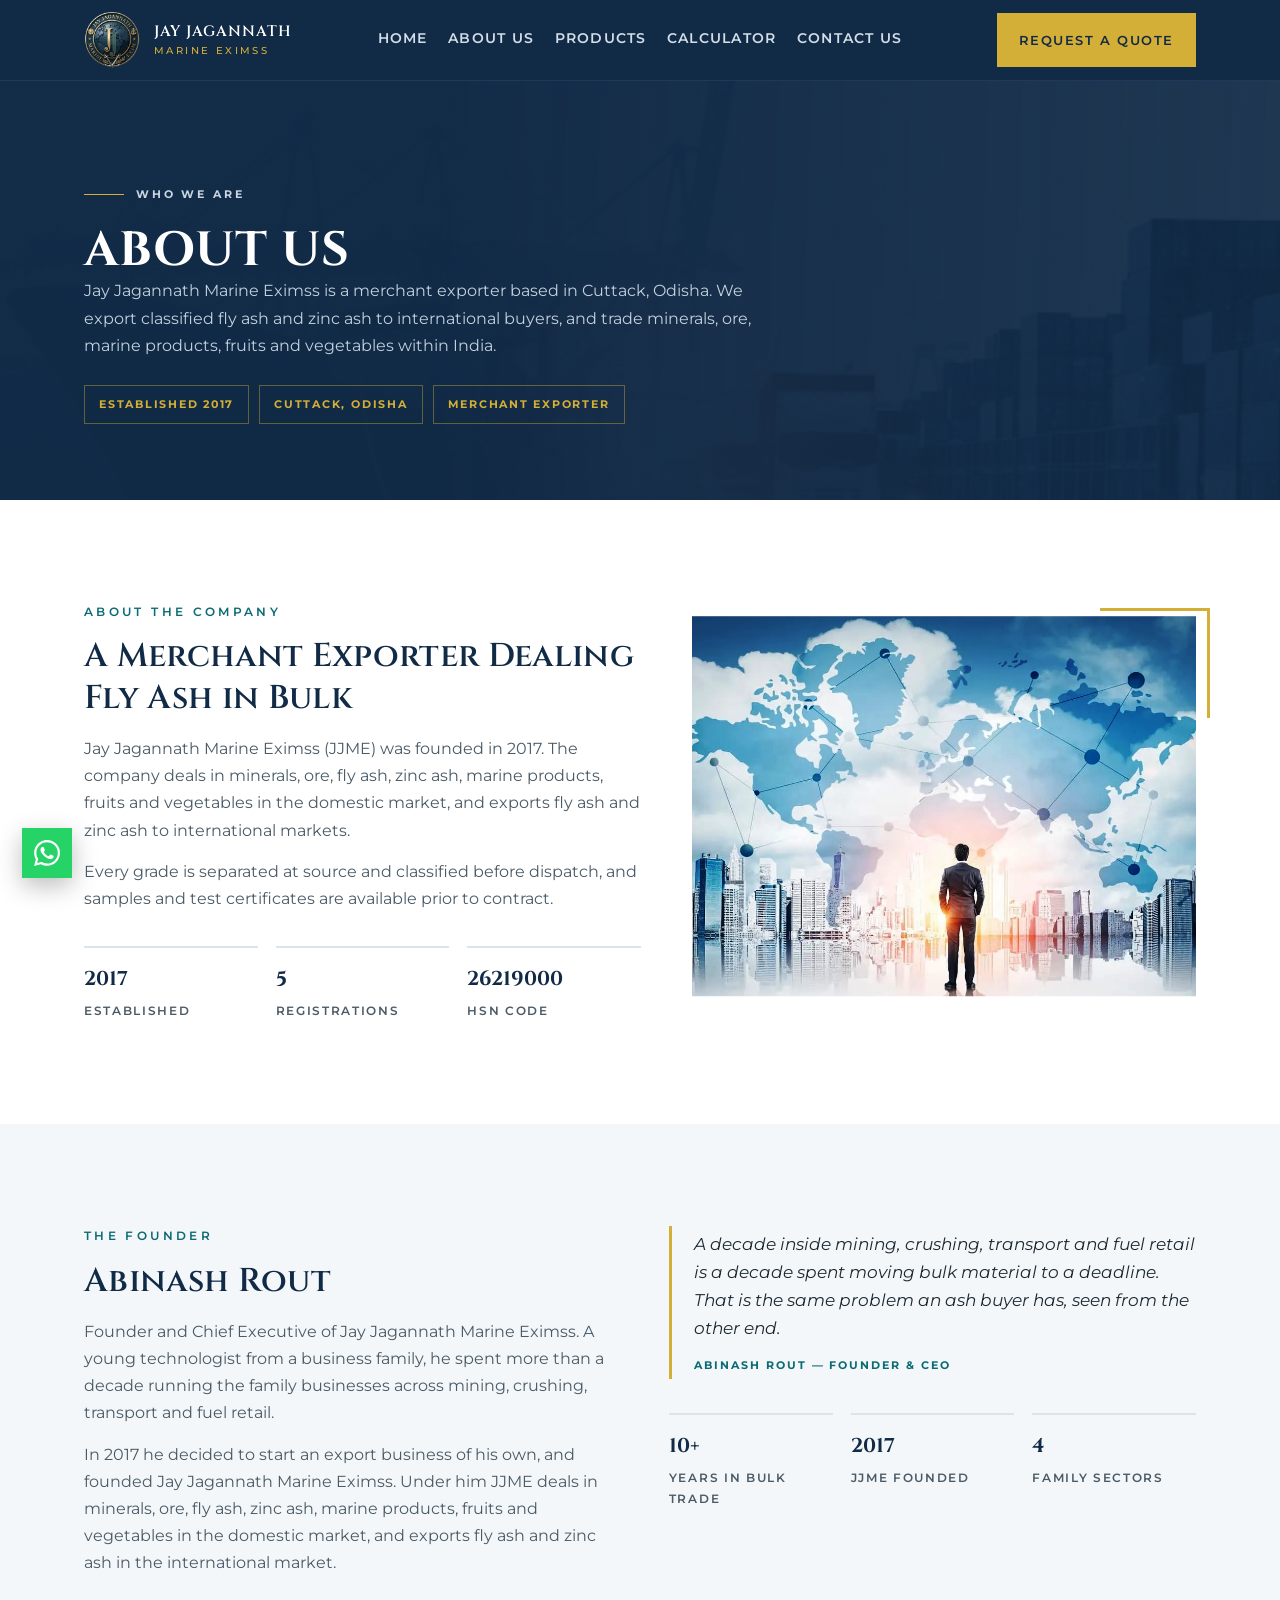
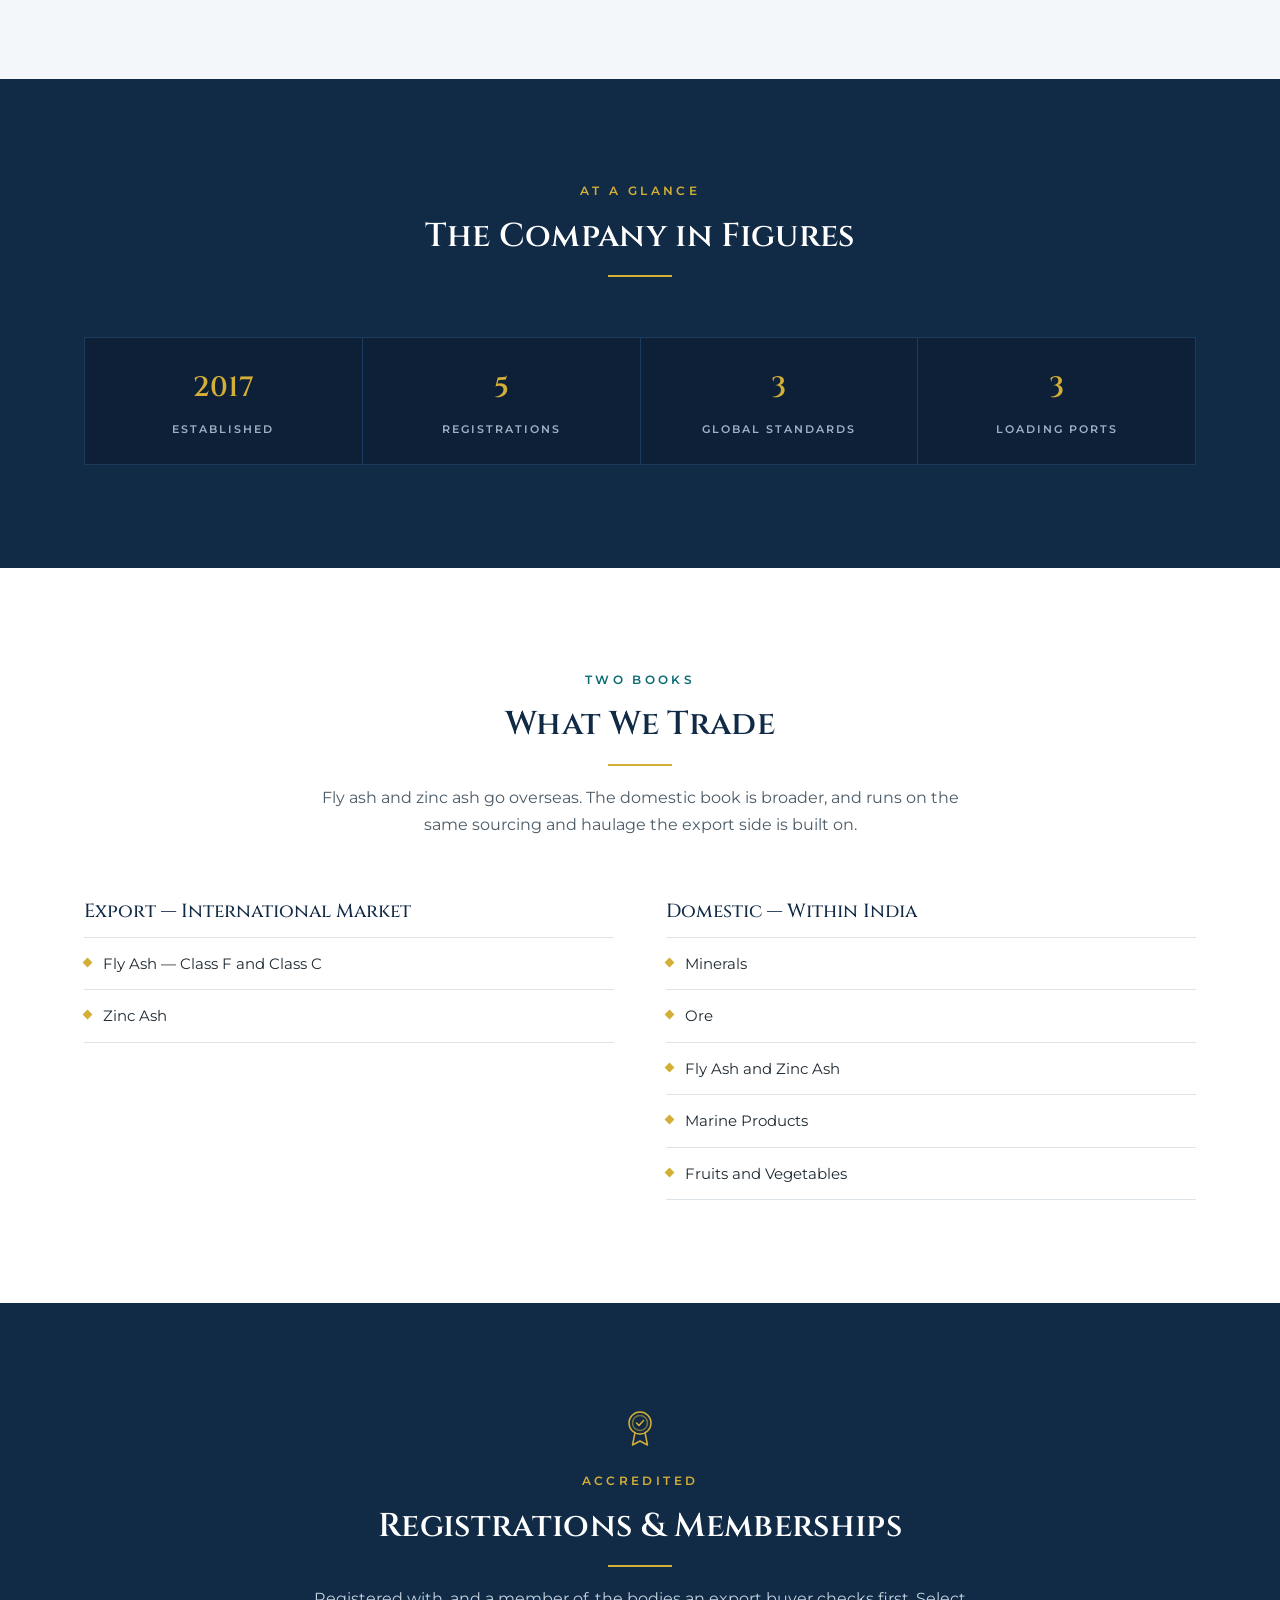
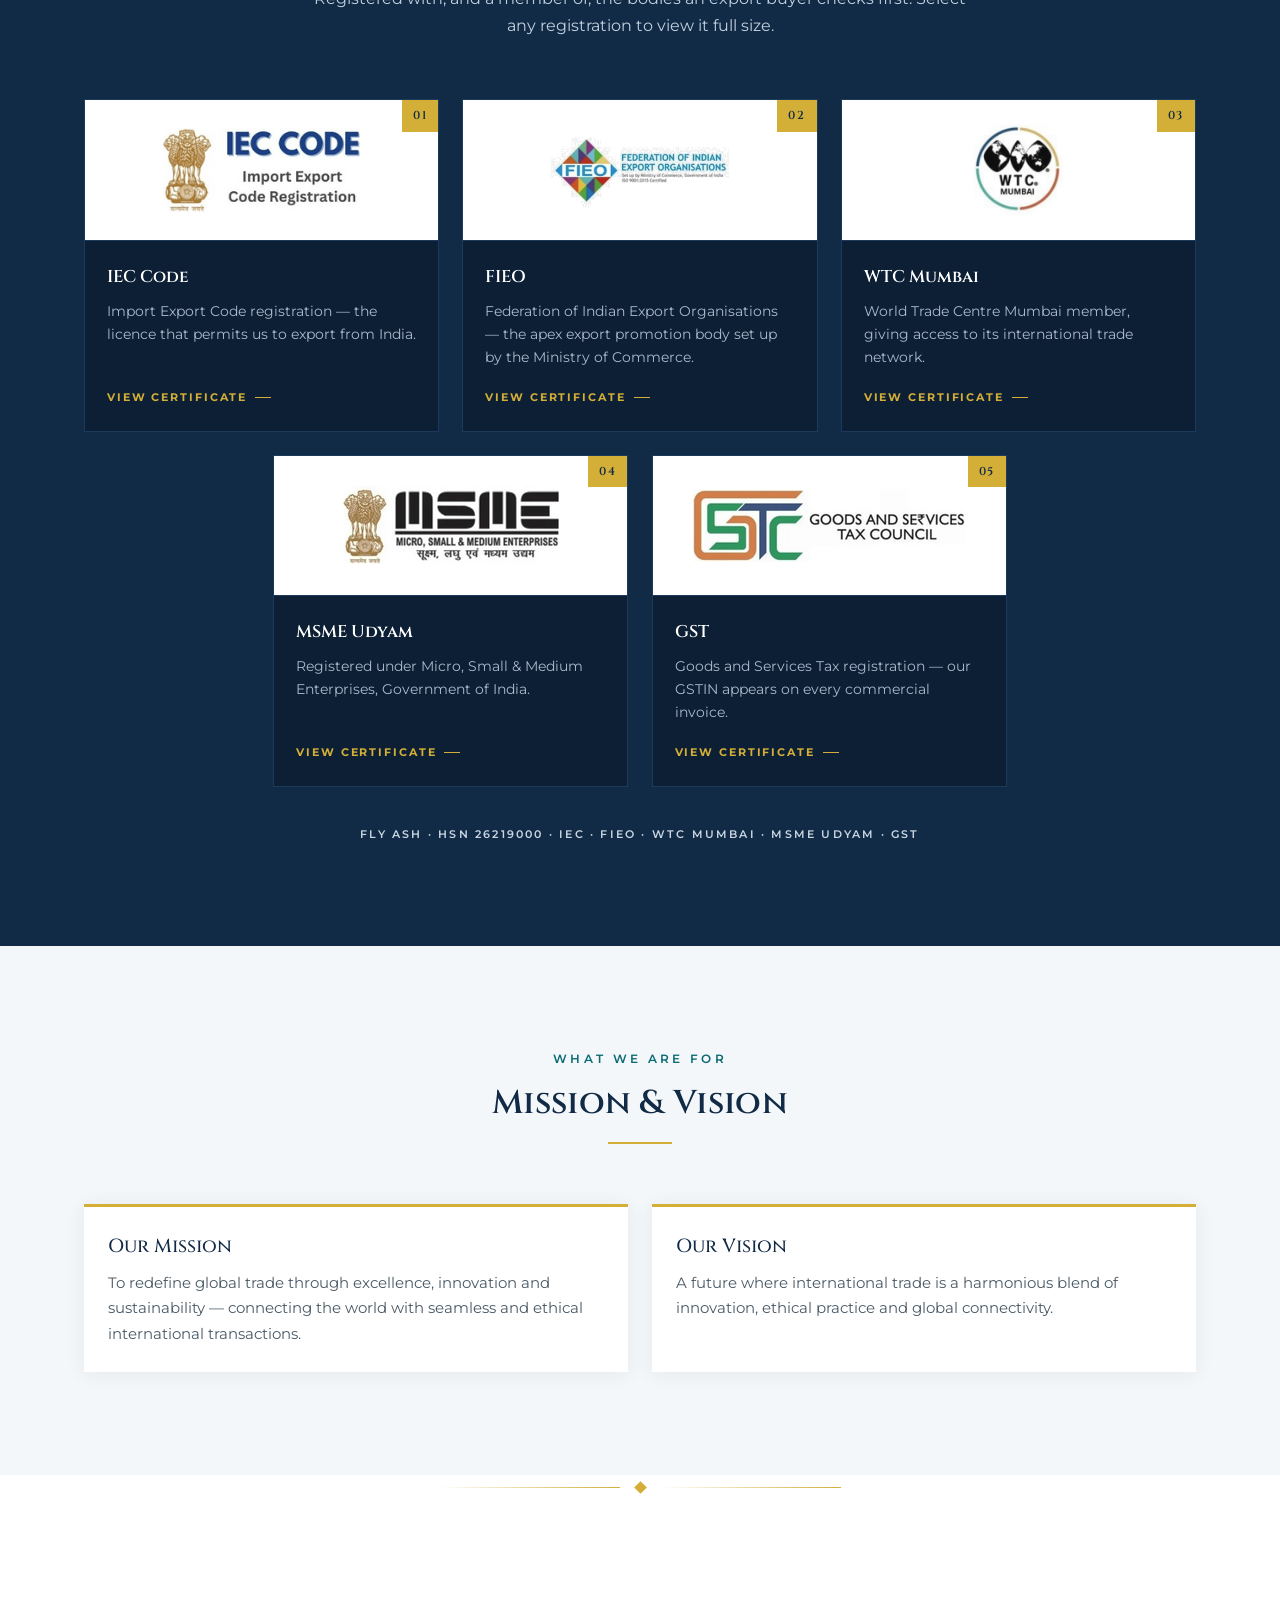
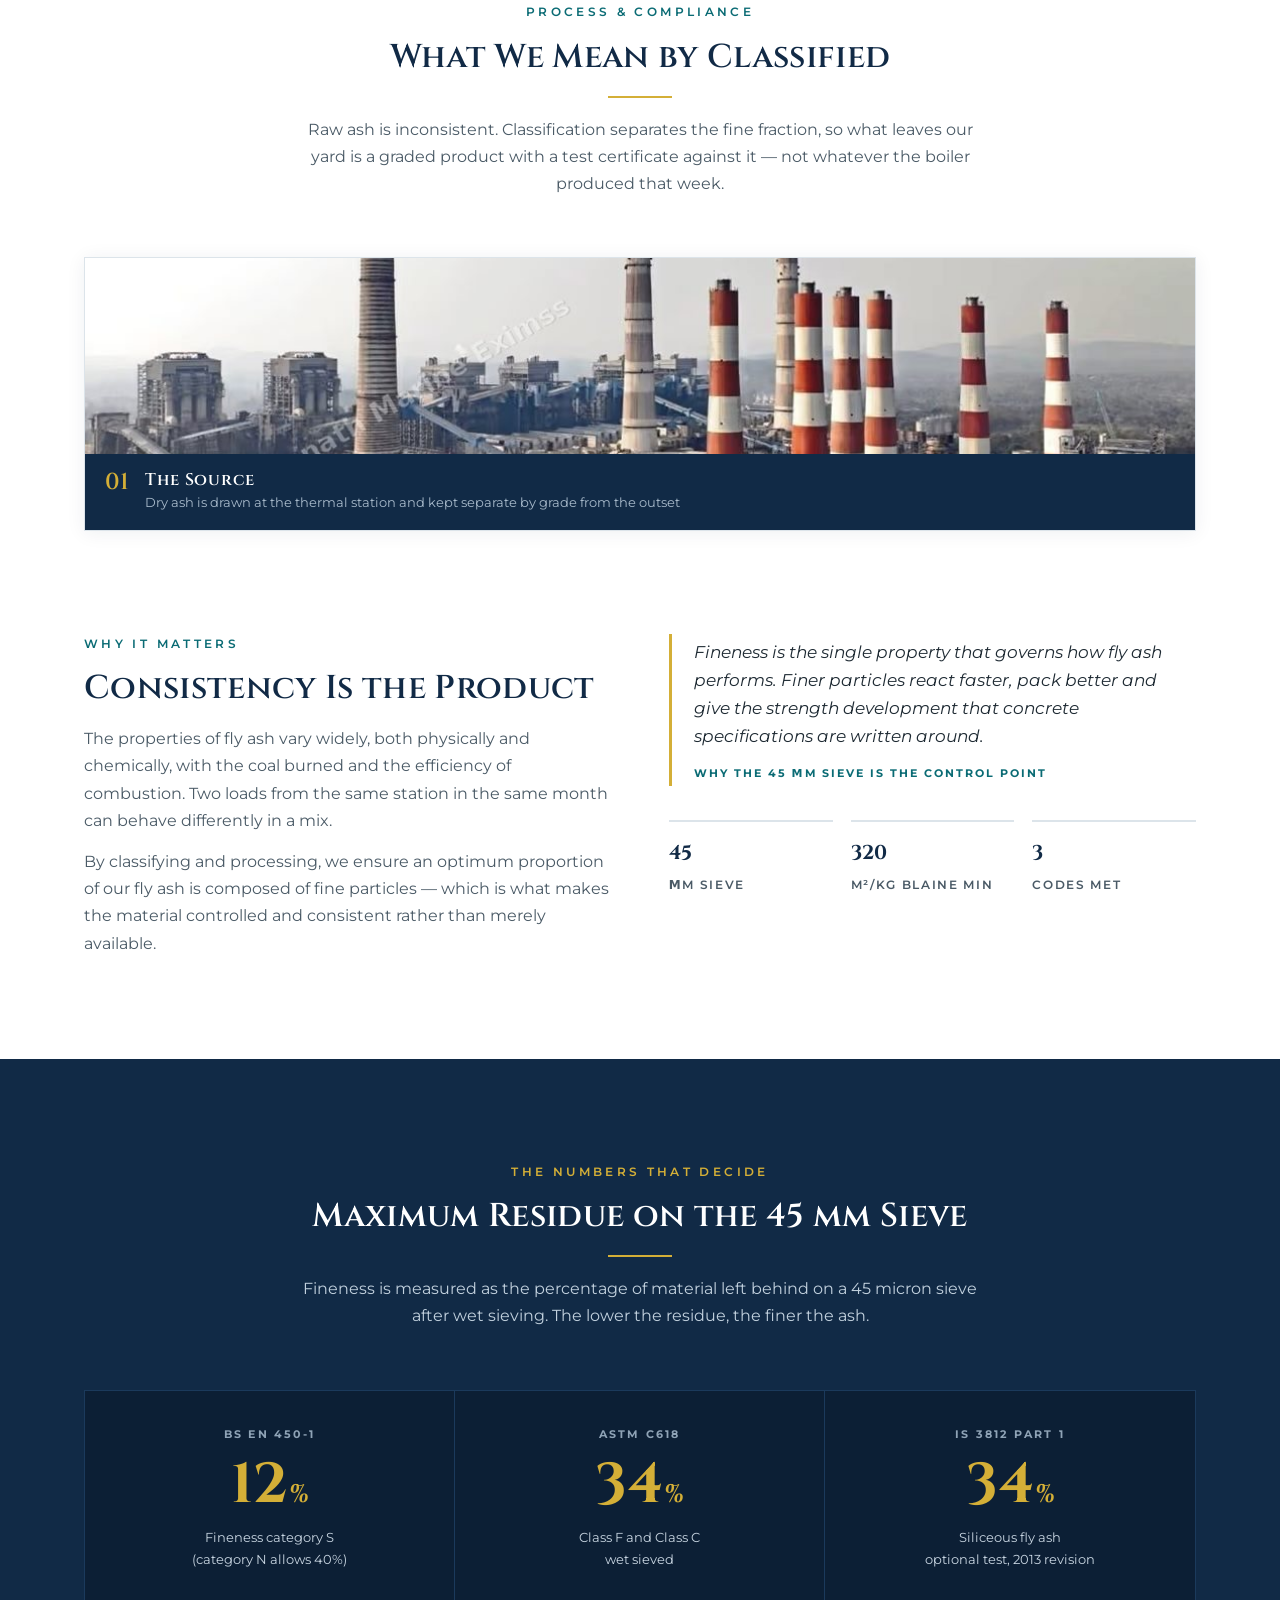
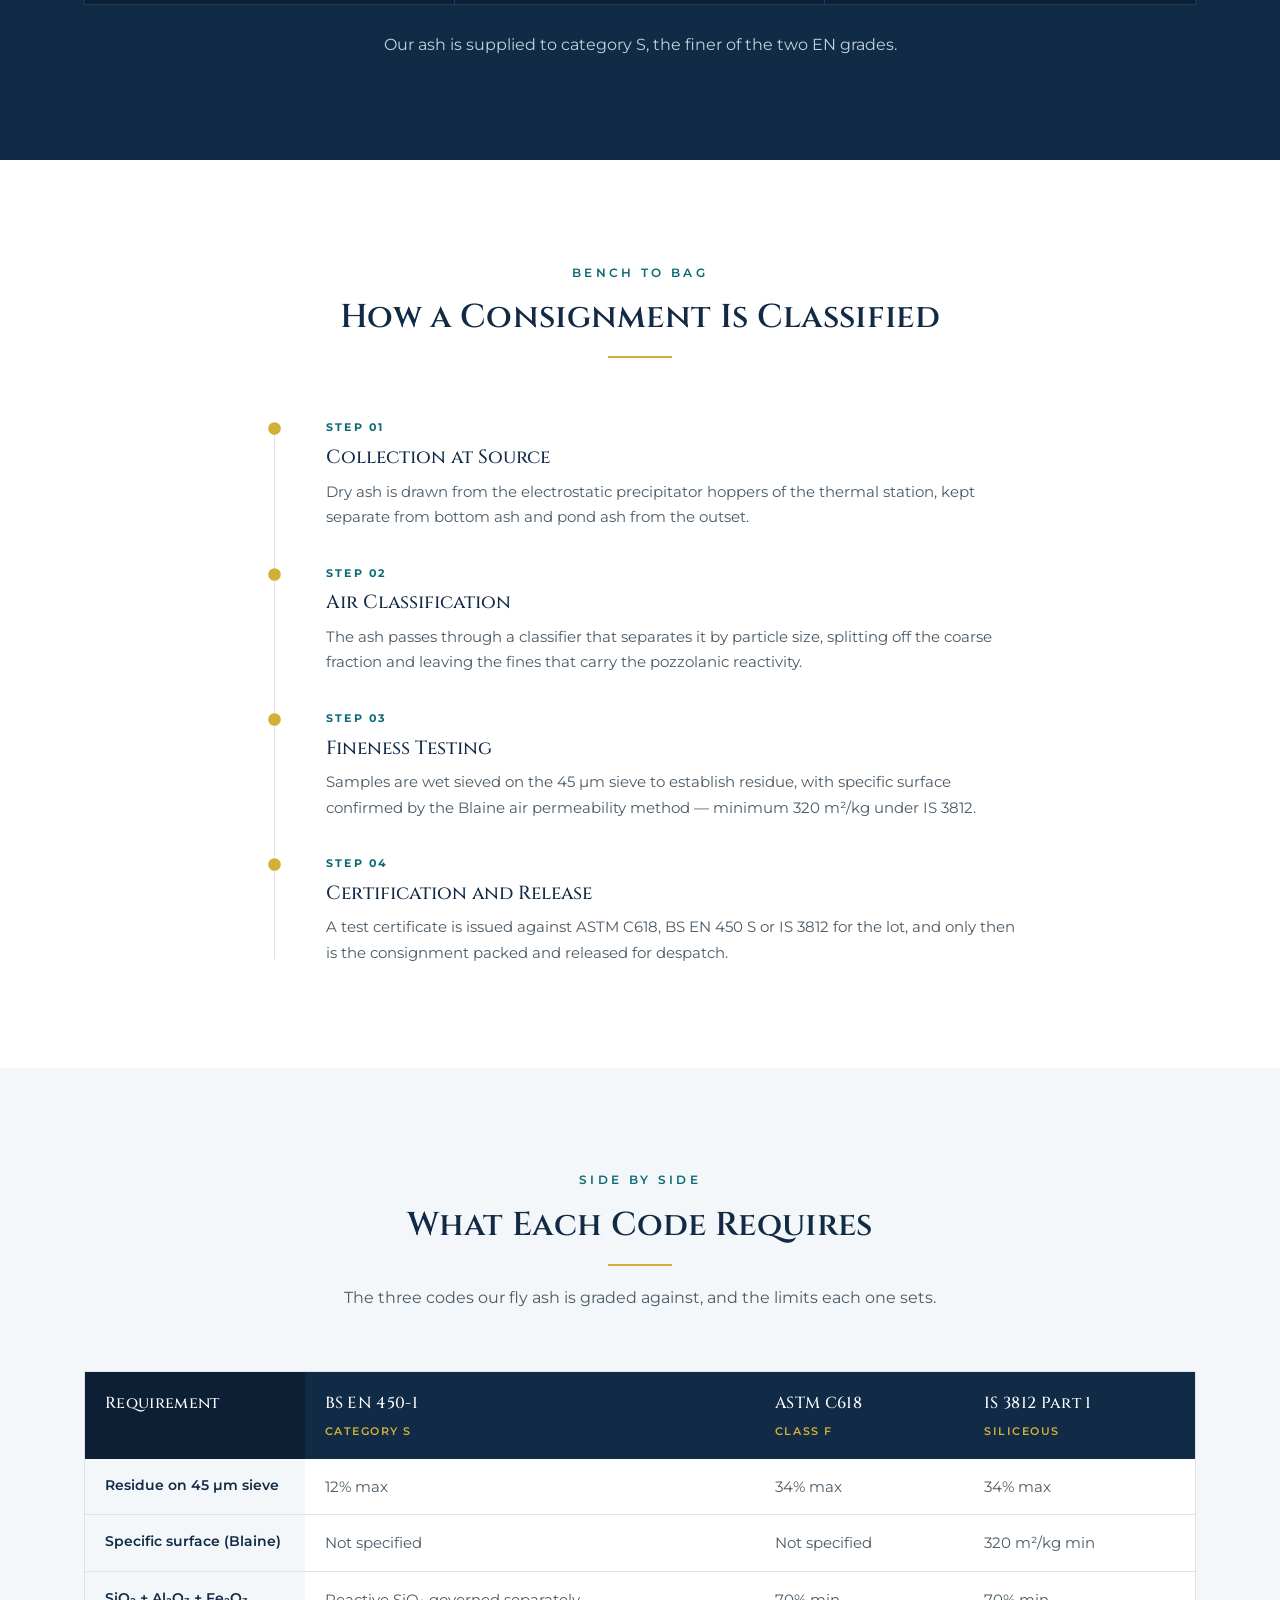
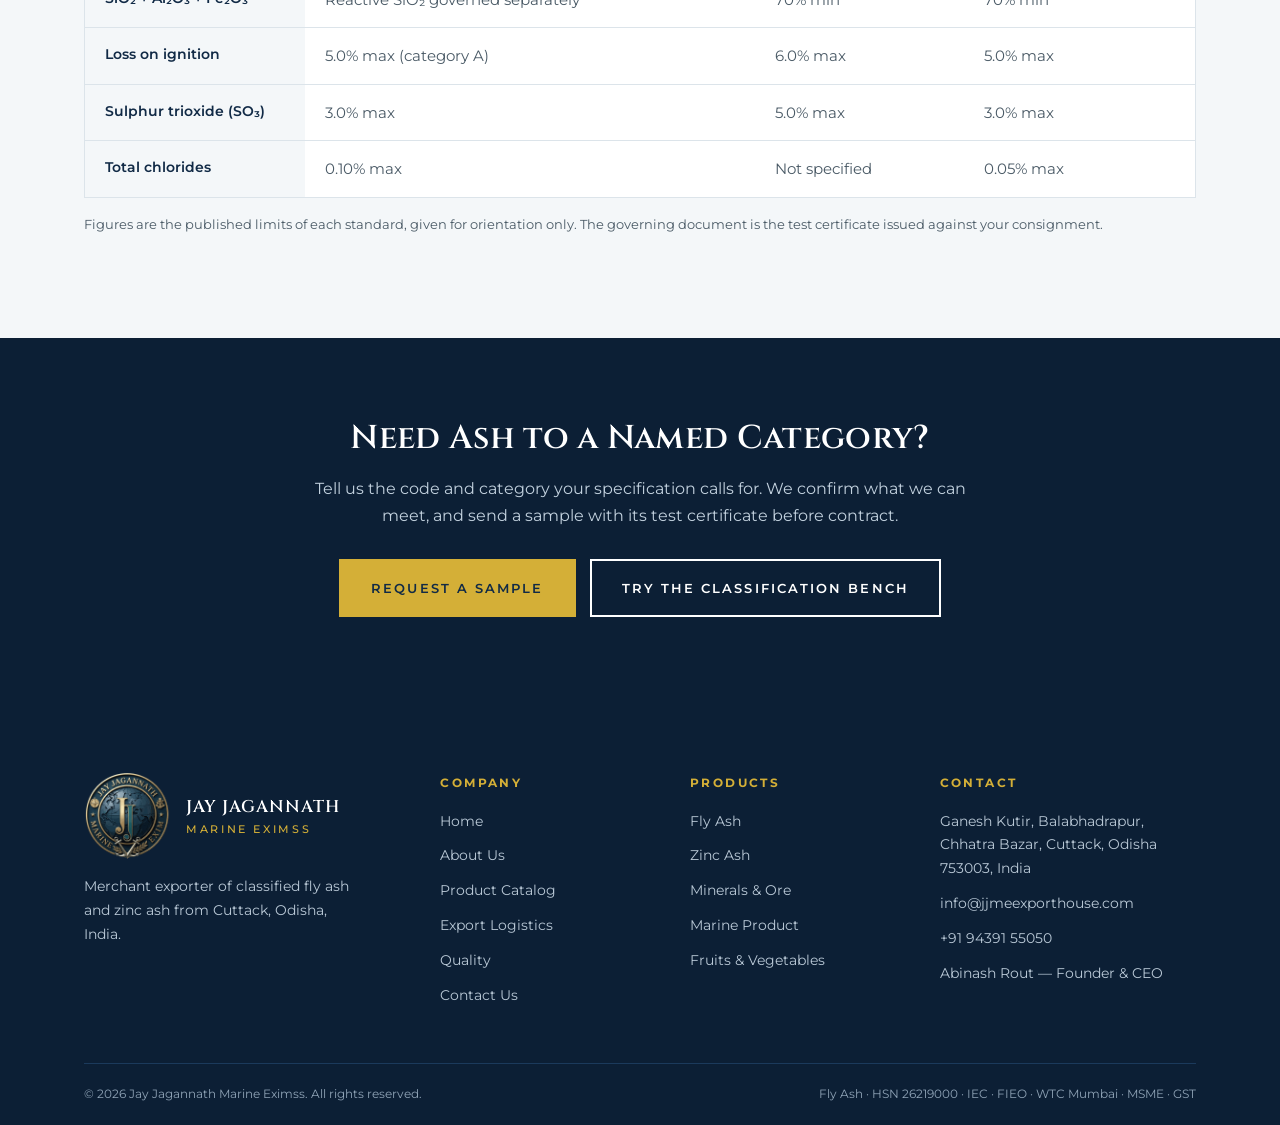
==== commit cb5dfe9d: "Carry the new crest through the header, footer and every icon The new mark is dropped in images/logo" ====
--- a/about.html
+++ b/about.html
@@ -38,7 +38,7 @@
 <header class="hdr">
   <div class="wrap">
     <a class="brand" href="home.html">
-      <img src="assets/img/logo.png" alt="Jay Jagannath Marine Eximss" width="180" height="180" fetchpriority="high" decoding="async">
+      <img src="assets/img/logo.png" alt="Jay Jagannath Marine Eximss" width="360" height="360" fetchpriority="high" decoding="async">
       <span class="brand-tx">Jay Jagannath<small>Marine Eximss</small></span>
     </a>
     <nav class="mainnav">
@@ -460,7 +460,7 @@
     <div class="ft-grid">
       <div class="ft-brand">
         <a class="ft-lockup" href="home.html">
-          <img src="assets/img/logo.png" alt="Jay Jagannath Marine Eximss" width="180" height="180" loading="lazy" decoding="async">
+          <img src="assets/img/logo.png" alt="Jay Jagannath Marine Eximss" width="360" height="360" loading="lazy" decoding="async">
           <span class="brand-tx">Jay Jagannath<small>Marine Eximss</small></span>
         </a>
         <p style="font-size:14px;max-width:30ch">Merchant exporter of classified fly ash and zinc ash from Cuttack, Odisha, India.</p>
--- a/assets/css/styles.css
+++ b/assets/css/styles.css
@@ -24,6 +24,9 @@
 
   --gut:clamp(20px,5vw,64px);
   --max:1240px;
+  /* height of the sticky header at rest. The mobile hero subtracts it so a
+     100svh frame does not push itself a header's worth below the fold. */
+  --hdr-h:81px;
   --ease:cubic-bezier(.22,1,.36,1);
 }
 *,*::before,*::after{box-sizing:border-box}
@@ -975,6 +978,25 @@
   .hero-foot .wrap{grid-template-columns:1fr 1fr}
   .hf:nth-child(3){border-left:0}
   .hf:nth-child(n+3){border-top:1px solid var(--navy-3)}
+
+  /* MOBILE HERO
+     Two things made the phone hero open on a band of empty photograph. The
+     frame counted the sticky header as free height — 100svh below an 81px
+     header is a screen and a bit — and the copy was pinned to the foot with
+     margin-top:auto, so every pixel of the surplus pooled above the eyebrow.
+     The frame now stops at the header, and margin-block:auto splits what is
+     left evenly, which centres the lockup between the header and the facts
+     strip instead of sinking it. The floor keeps a portrait proportion on the
+     short frames a landscape phone reports. */
+  .hero{min-height:max(460px,calc(100vh - var(--hdr-h)));
+        min-height:max(460px,calc(100svh - var(--hdr-h)))}
+  .hero .wrap{margin-block:auto;padding-block:clamp(28px,6vw,52px)}
+  /* the desktop clamp bottoms out at 27px and then stops responding, so the
+     name sat at one fixed size from 640px all the way down to 320px while the
+     column kept narrowing. Scaling with the viewport keeps the two nowrap
+     lines off the gutters on the narrowest phones still in use. */
+  .hero h1{font-size:clamp(24px,7.4vw,40px)}
+  .hero-kin{margin-top:22px}
 }
 @media(max-width:640px){
   /* give the panel a little more of the screen on phones, but keep a margin.
@@ -997,6 +1019,12 @@
   /* the wrapper already scrolls — without a floor the three columns just
      crush to a word per line instead of ever reaching it */
   .tbl{min-width:560px}
+
+  /* The facts strip now lands flush with the fold instead of just under it,
+     which puts the bottom-left cell directly beneath the fixed WhatsApp
+     button — it was sitting on the first word of the label. This clears the
+     button (46px tall, 14px up) and the home indicator below it. */
+  .hero-foot .wrap{padding-bottom:calc(48px + env(safe-area-inset-bottom))}
 }
 
 /* ═══ SMALL PHONES ═══
@@ -1013,6 +1041,8 @@
   .brand{gap:10px}
   .brand img{width:44px;height:44px}
   .hdr.sm .brand img{width:38px;height:38px}
+  /* the mark drops to 44px here, so the bar the hero subtracts does too */
+  :root{--hdr-h:69px}
   .brand-tx{font-size:12.5px;letter-spacing:.03em}
   .brand-tx small{font-size:8.5px;letter-spacing:.14em}
   #burger{padding:9px 11px;font-size:10px;letter-spacing:.12em}
@@ -1024,7 +1054,7 @@
 
   .eyebrow{font-size:10px;letter-spacing:.18em;gap:8px;margin-bottom:16px}
   .eyebrow i{width:24px}
-  .hero-kin{font-size:12.5px;letter-spacing:.14em;gap:8px}
+  .hero-kin{font-size:12.5px;letter-spacing:.14em;gap:8px;margin-top:18px}
   /* no room to clear to the right at this width, so the veil goes vertical:
      dark top and bottom, and the picture reads through the middle */
   .hero-veil{background:
@@ -1125,7 +1155,7 @@
 
 /* the narrowest phones still in use — 320px and 360px */
 @media(max-width:360px){
-  :root{--gut:15px}
+  :root{--gut:15px;--hdr-h:65px}
   .brand img{width:40px;height:40px}
   .brand-tx{font-size:11.5px}
   .brand-tx small{letter-spacing:.1em}
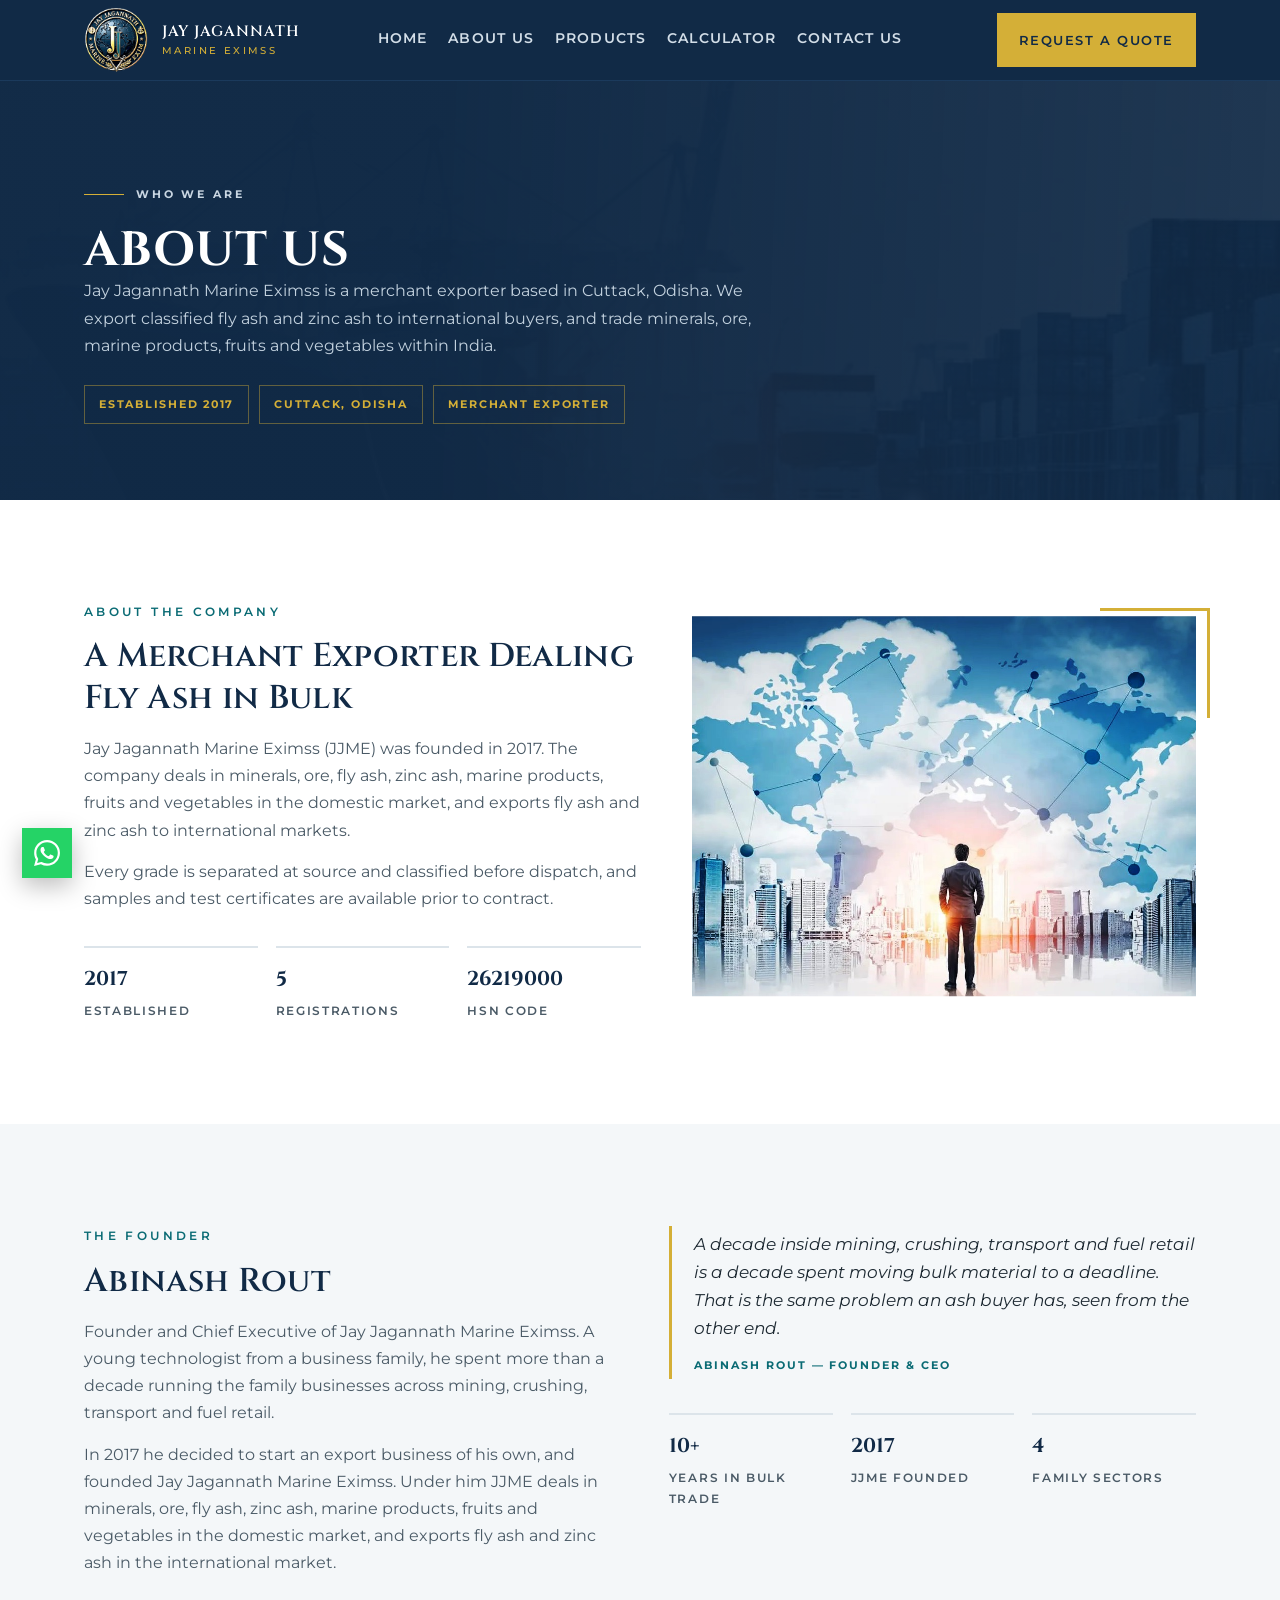
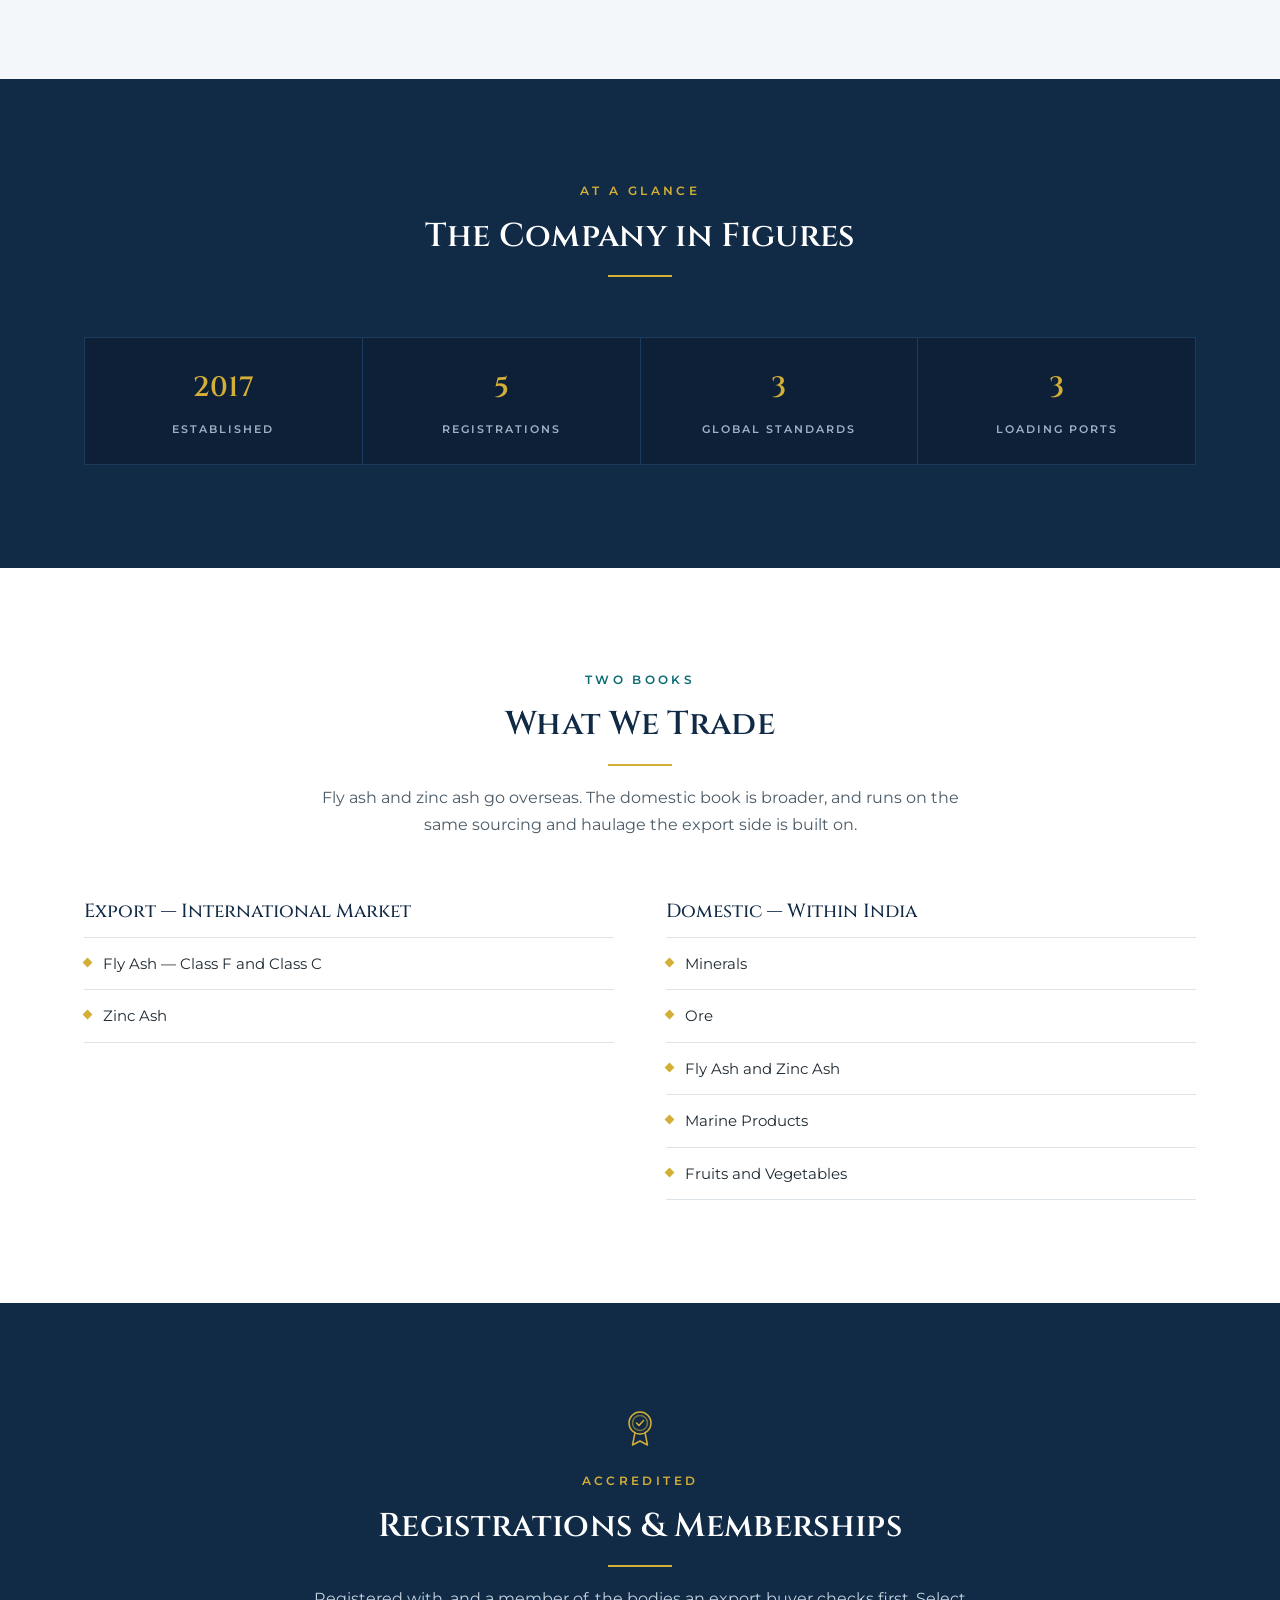
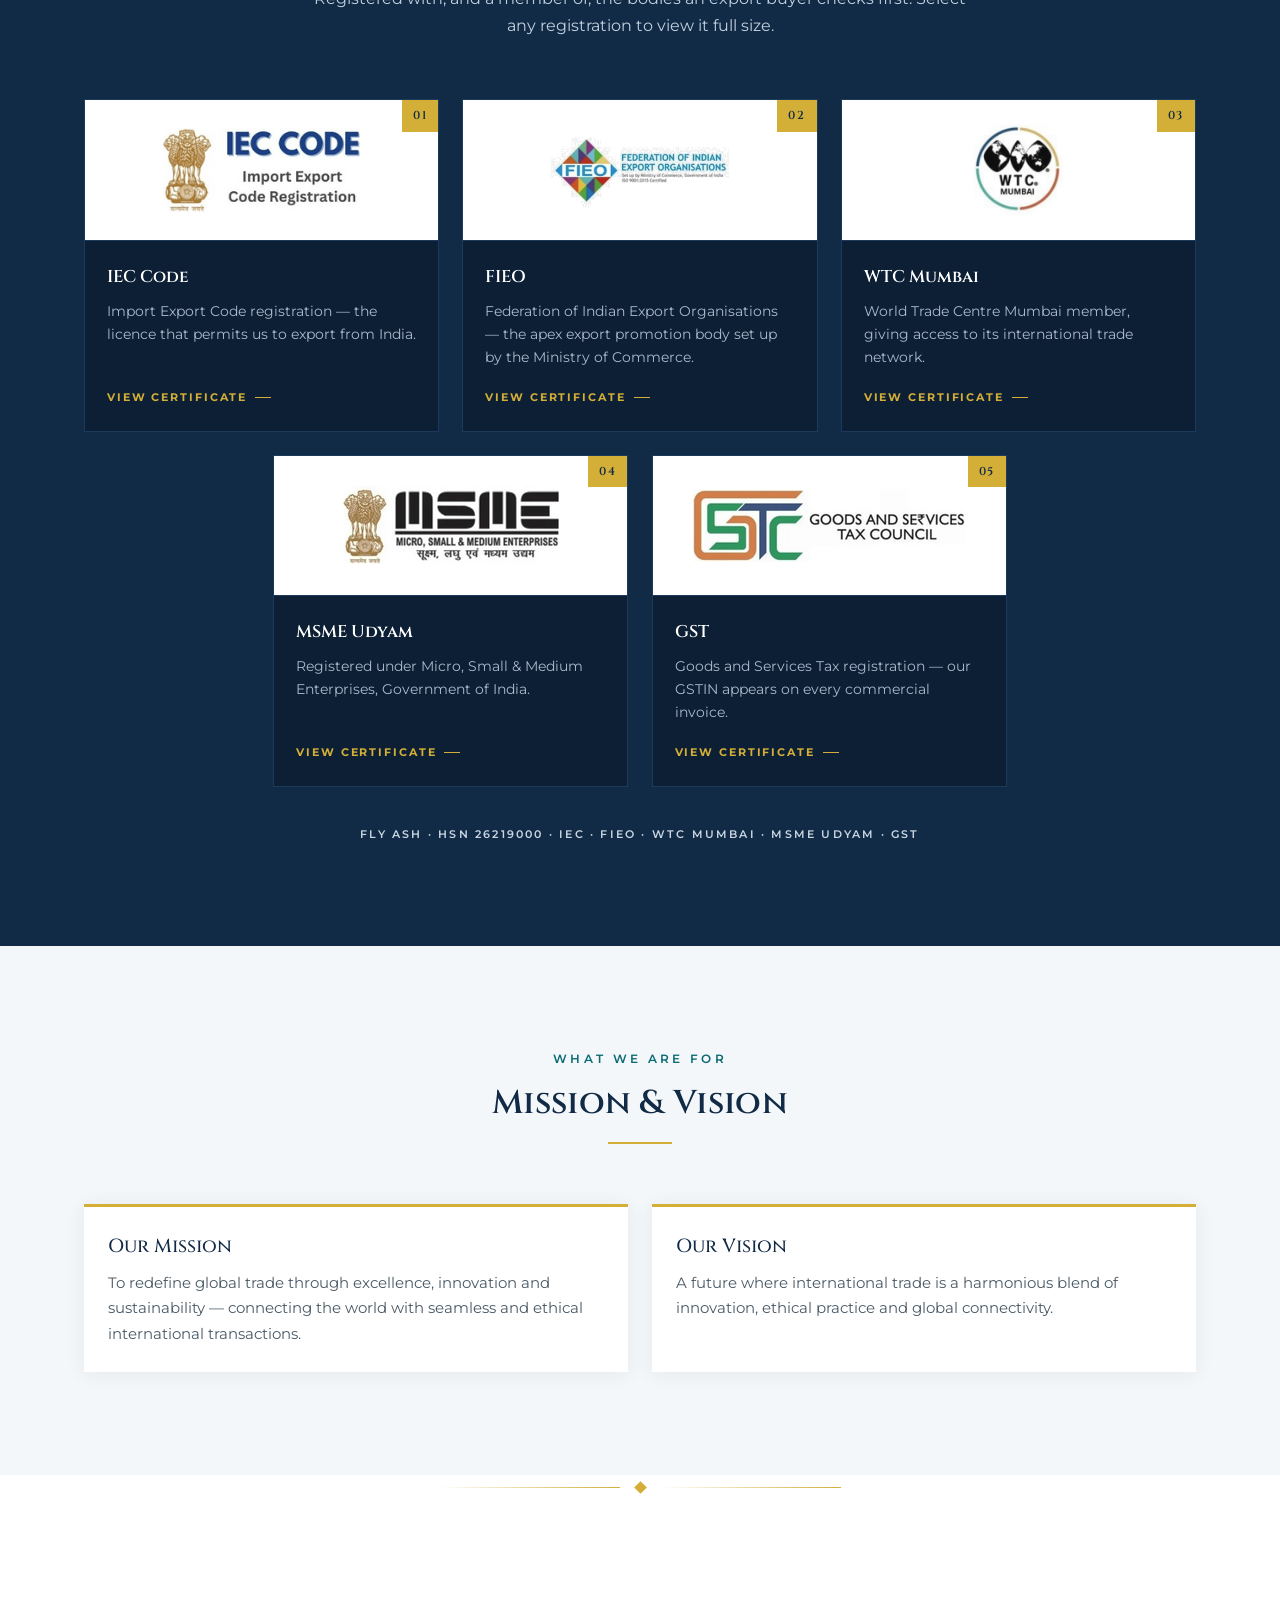
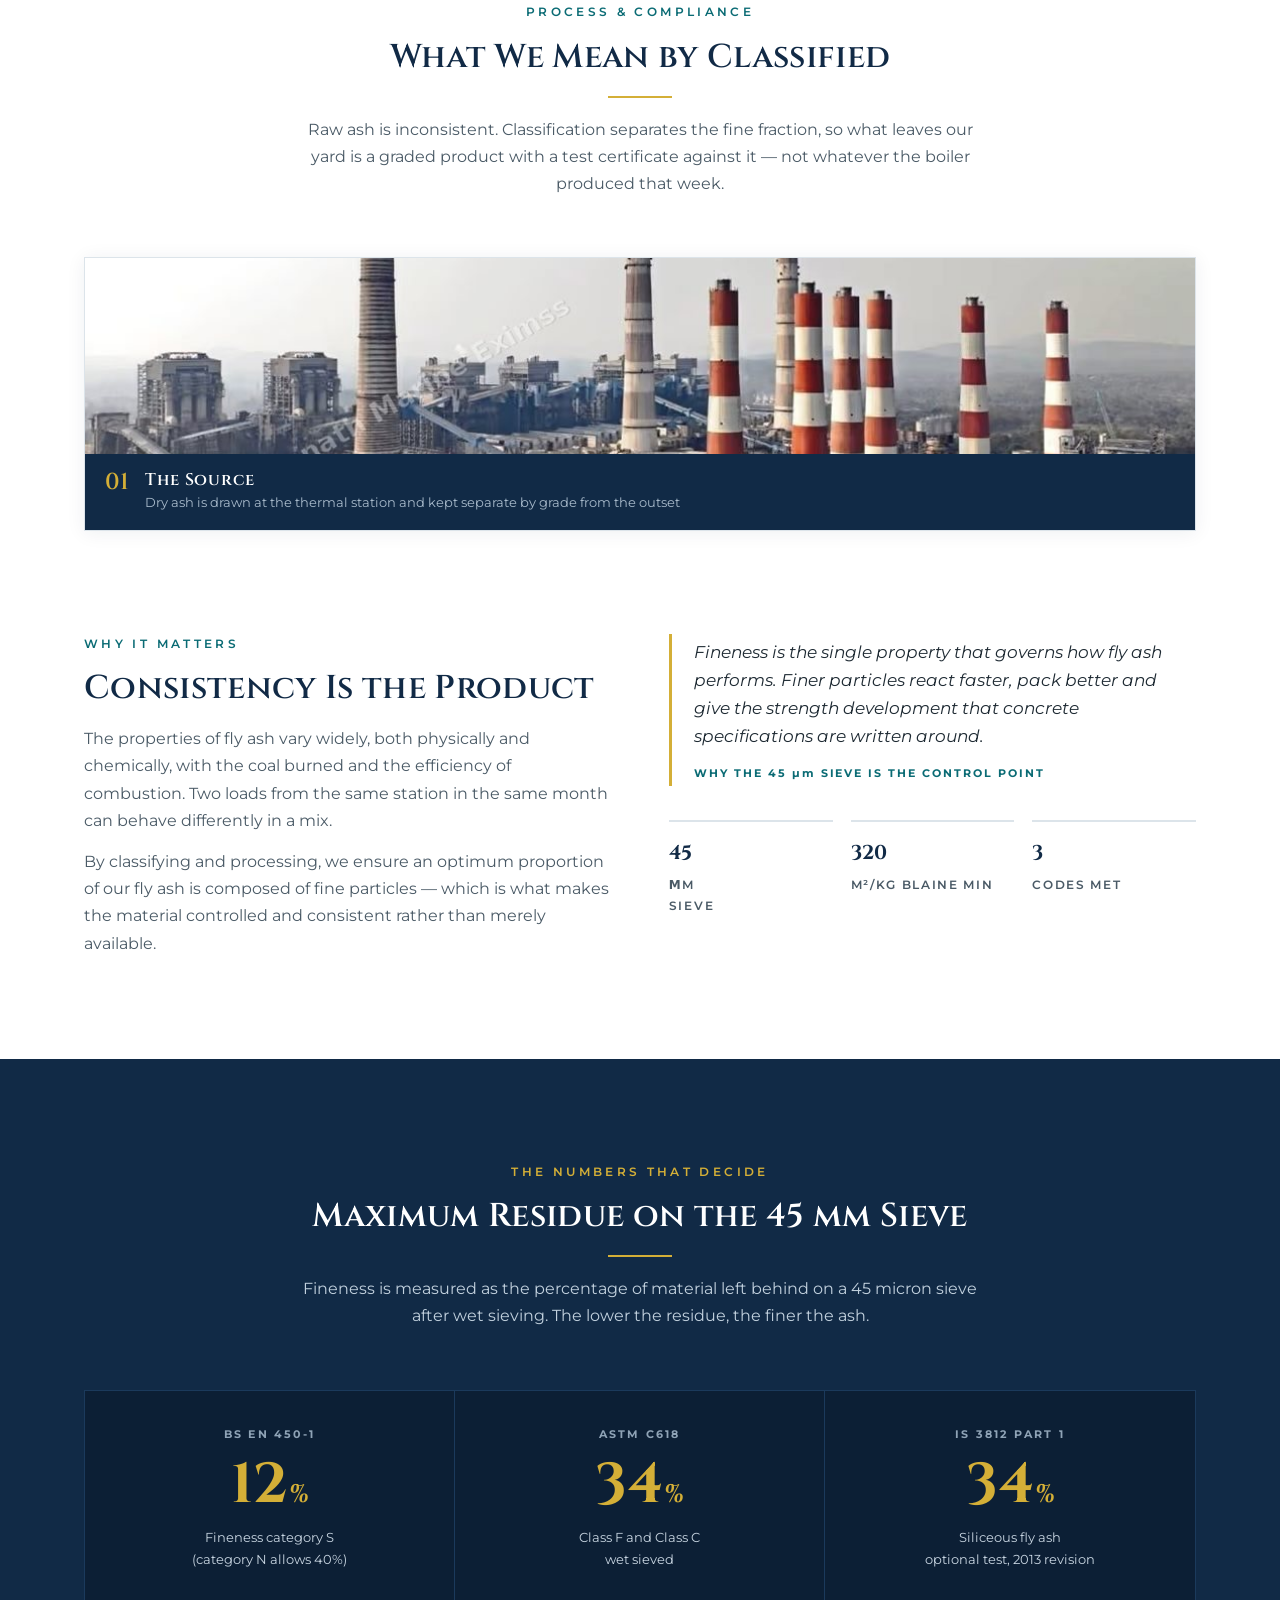
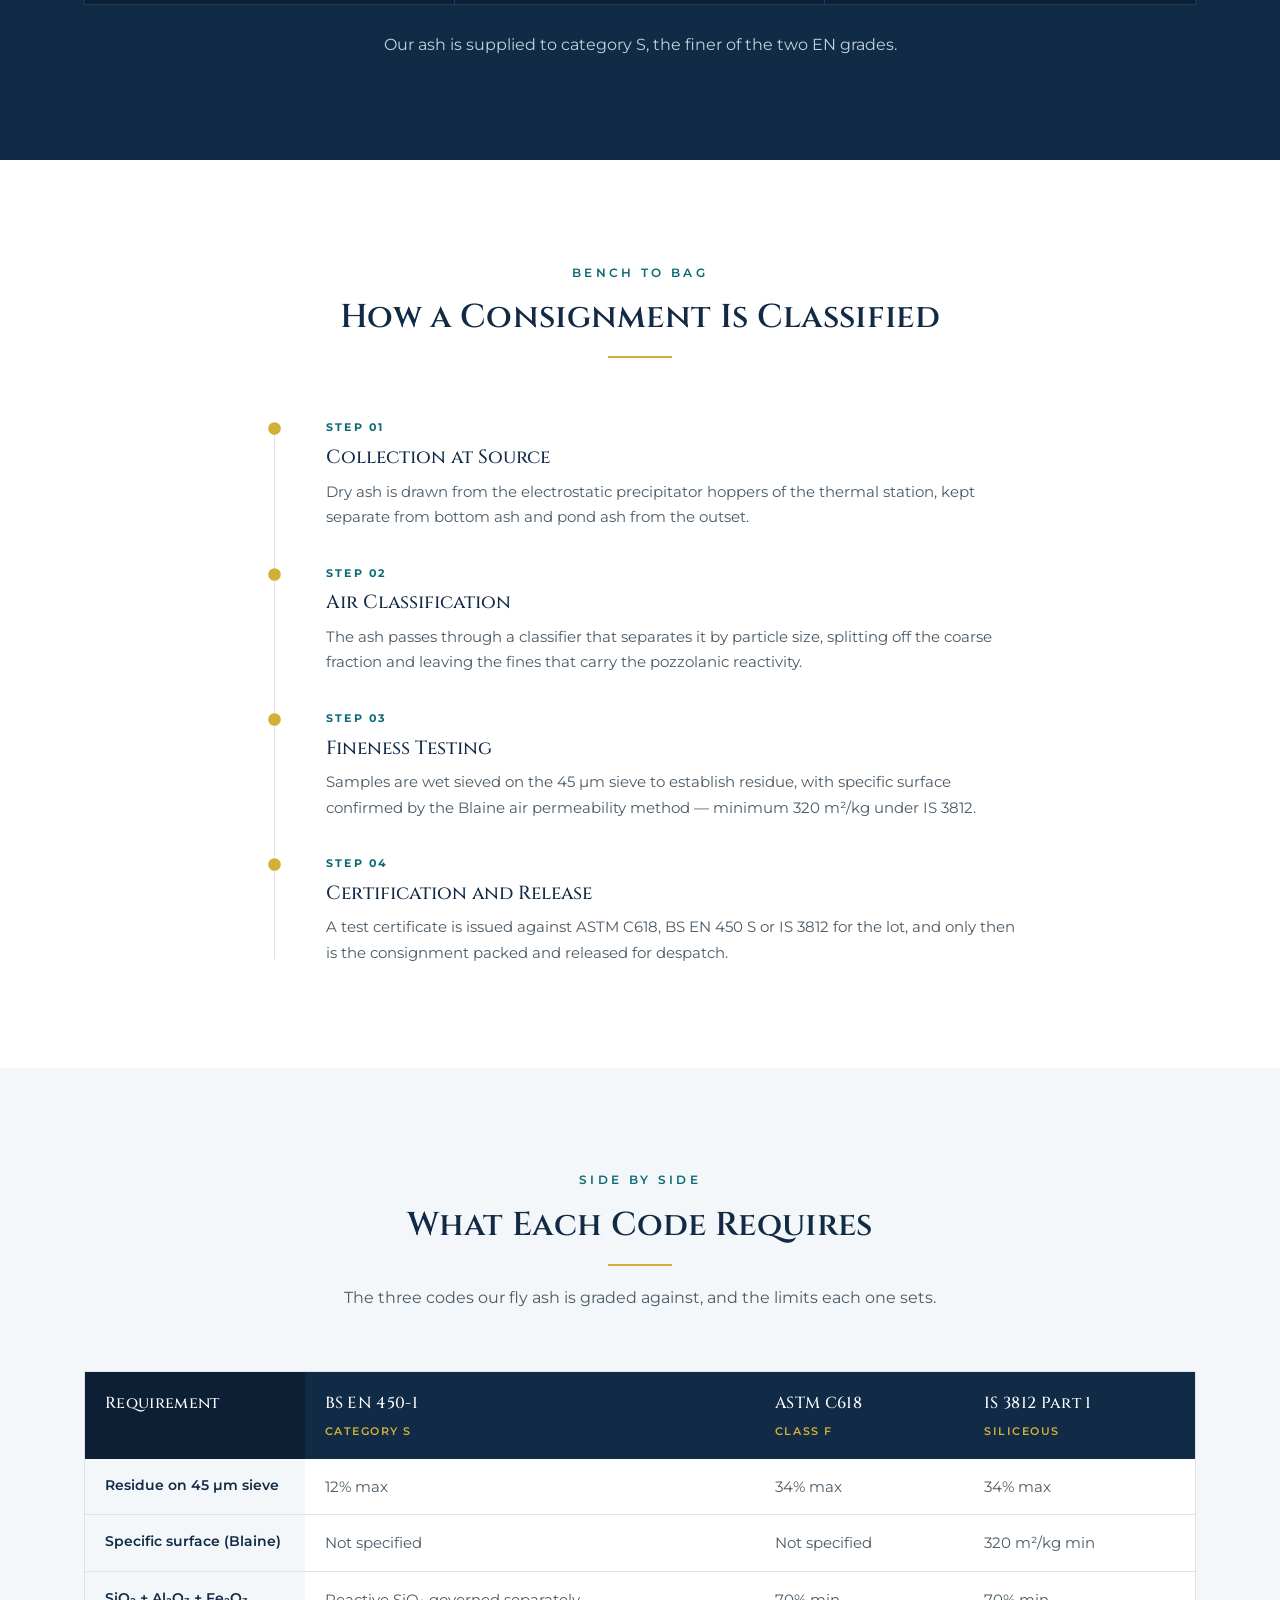
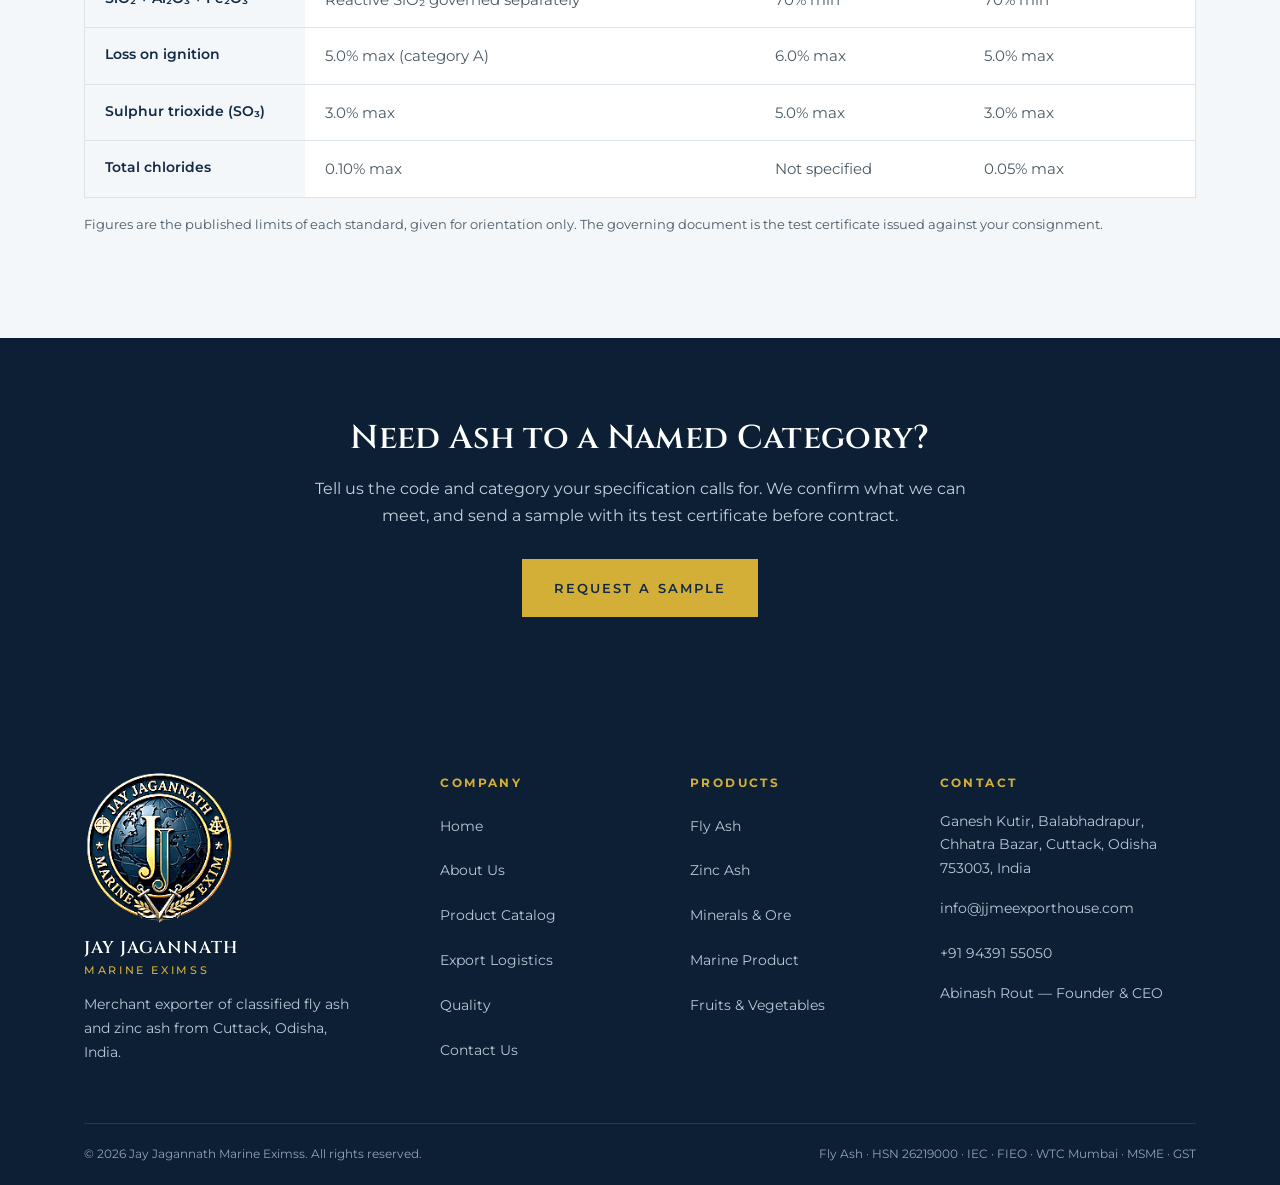
==== commit 04aabf14: "Rework the hero, drop three sections, and fix what small screens broke Hero - The lockup's second li" ====
--- a/about.html
+++ b/about.html
@@ -38,7 +38,7 @@
 <header class="hdr">
   <div class="wrap">
     <a class="brand" href="home.html">
-      <img src="assets/img/logo.png" alt="Jay Jagannath Marine Eximss" width="360" height="360" fetchpriority="high" decoding="async">
+      <img src="assets/img/logo.png" srcset="assets/img/logo-56.png 56w, assets/img/logo-88.png 88w, assets/img/logo-176.png 176w, assets/img/logo.png 320w" sizes="(max-width:360px) 46px, (max-width:480px) 50px, (max-width:960px) 54px, 64px" alt="Jay Jagannath Marine Eximss" width="320" height="320" fetchpriority="high" decoding="async">
       <span class="brand-tx">Jay Jagannath<small>Marine Eximss</small></span>
     </a>
     <nav class="mainnav">
@@ -304,10 +304,10 @@
       <div class="rv d1">
         <div class="why-note">
           <p>Fineness is the single property that governs how fly ash performs. Finer particles react faster, pack better and give the strength development that concrete specifications are written around.</p>
-          <cite>Why the 45 μm sieve is the control point</cite>
+          <cite>Why the 45 <span class="unit">μm</span> sieve is the control point</cite>
         </div>
         <div class="pfacts" data-stagger style="margin-top:34px">
-          <div class="rv"><b data-count="45">0</b><span>μm sieve</span></div>
+          <div class="rv"><b data-count="45">0</b><span><span class="unit">μm</span> sieve</span></div>
           <div class="rv"><b data-count="320">0</b><span>m²/kg Blaine min</span></div>
           <div class="rv"><b>3</b><span>Codes met</span></div>
         </div>
@@ -438,6 +438,7 @@
         </tbody>
       </table>
     </div>
+    <p class="tbl-hint">Swipe the table across to compare all three codes &rarr;</p>
     <p class="spec-note rv">Figures are the published limits of each standard, given for orientation only. The governing document is the test certificate issued against your consignment.</p>
   </div>
 </section>
@@ -449,7 +450,6 @@
     <p class="lead rv d1">Tell us the code and category your specification calls for. We confirm what we can meet, and send a sample with its test certificate before contract.</p>
     <div class="pcta-acts rv d2">
       <a class="btn btn-gold" href="home.html#enquiry">Request a Sample</a>
-      <a class="btn btn-out" href="home.html#bench">Try the Classification Bench</a>
     </div>
   </div>
 </section>
@@ -460,7 +460,7 @@
     <div class="ft-grid">
       <div class="ft-brand">
         <a class="ft-lockup" href="home.html">
-          <img src="assets/img/logo.png" alt="Jay Jagannath Marine Eximss" width="360" height="360" loading="lazy" decoding="async">
+          <img src="assets/img/logo.png" srcset="assets/img/logo-56.png 56w, assets/img/logo-88.png 88w, assets/img/logo-176.png 176w, assets/img/logo.png 320w" sizes="(max-width:640px) 120px, 150px" alt="Jay Jagannath Marine Eximss" width="320" height="320" loading="lazy" decoding="async">
           <span class="brand-tx">Jay Jagannath<small>Marine Eximss</small></span>
         </a>
         <p style="font-size:14px;max-width:30ch">Merchant exporter of classified fly ash and zinc ash from Cuttack, Odisha, India.</p>
--- a/assets/css/styles.css
+++ b/assets/css/styles.css
@@ -113,15 +113,15 @@
    Explicit column numbers matter: with the nav and the CTA hidden under 900px,
    the burger would otherwise fall into the middle track. */
 .hdr .wrap{display:grid;grid-template-columns:1fr auto 1fr;align-items:center;
-  gap:20px;padding-block:12px;transition:padding-block .35s var(--ease)}
+  gap:20px;padding-block:8px;transition:padding-block .35s var(--ease)}
 .brand{grid-column:1;justify-self:start}
 .mainnav{grid-column:2;justify-self:center}
 .hdr .btn,#burger{grid-column:3;justify-self:end}
 .hdr.sm .wrap{padding-block:6px}
 .brand img{transition:width .35s var(--ease),height .35s var(--ease)}
-.hdr.sm .brand img{width:44px;height:44px}
+.hdr.sm .brand img{width:48px;height:48px}
 .brand{display:flex;align-items:center;gap:14px}
-.brand img{width:56px;height:56px;flex:none}
+.brand img{width:64px;height:64px;flex:none}
 .brand-tx{font-family:var(--head);font-weight:600;font-size:15px;letter-spacing:.06em;color:var(--white);line-height:1.25;text-transform:uppercase;white-space:nowrap}
 .brand-tx small{display:block;font-family:var(--body);font-size:10px;font-weight:500;letter-spacing:.24em;color:var(--gold);margin-top:3px;white-space:nowrap}
 .mainnav{display:flex;flex-wrap:nowrap;align-items:center;gap:clamp(12px,1.6vw,26px)}
@@ -137,13 +137,14 @@
 #drawer a{display:block;padding:15px var(--gut);color:#D3DEE8;font-size:13px;font-weight:600;letter-spacing:.12em;text-transform:uppercase;border-bottom:1px solid var(--navy-3)}
 
 /* ═══ HERO ═══ */
-/* Full-screen: svh rather than vh so mobile browser chrome does not push the
-   facts strip below the fold on load and then leave a gap when it retracts.
-   The vh line is the fallback for engines without svh. */
+/* One screen, measured from under the header rather than from the top of the
+   document - the bar is in flow above this, so a plain 100svh always ran a
+   header taller than the space it had and pushed its own last line past the
+   fold. svh rather than vh so mobile browser chrome cannot do the same thing
+   again as it retracts; the vh line is the fallback for engines without svh. */
 .hero{position:relative;background:var(--navy);overflow:hidden;display:flex;flex-direction:column;
-  min-height:clamp(620px,94vh,940px);
-  min-height:clamp(620px,100svh,940px)}
-#ash{position:absolute;inset:0;z-index:3;pointer-events:none}
+  min-height:clamp(620px,calc(94vh - var(--hdr-h)),940px);
+  min-height:clamp(620px,calc(100svh - var(--hdr-h)),940px)}
 /* The photograph is a pale, cool composite — bright sky, a white flare through
    the middle — so white type needs help. It is graded down into the navy range
    rather than dimmed flat, which would have thrown away the gantries and the
@@ -172,10 +173,13 @@
 /* Wider than the site's 1240 container on purpose. Inside 1240 the copy sat
    340px in from the edge of a 1920 screen with scrim either side, which is what
    made a left-aligned block read as floating in the middle of the picture.
-   margin-block:auto centres it in the space above the strip, which the auto
-   margin in turn pushes to the foot — so the photograph gets the whole frame. */
-.hero .wrap{position:relative;z-index:4;max-width:1440px;margin-top:auto;
-  padding-block:clamp(40px,6vw,72px) clamp(44px,6vw,80px)}
+   Centred in the frame, not anchored to its foot. margin-top:auto used to push
+   the copy down against the facts strip, which balanced it; with the strip gone
+   the same rule left the whole surplus standing above the type as one empty
+   band. margin-block:auto splits that surplus evenly instead, and the padding
+   is symmetric so the type itself centres, not just its box. */
+.hero .wrap{position:relative;z-index:4;max-width:1440px;margin-block:auto;
+  padding-block:clamp(40px,6vw,72px)}
 /* A flat ceiling, no percentage. Twice now a percentage cap has resolved below
    what the tagline needs at some width and folded it — 64% of the container is
    about 400px on a mid-size window, and that line is 555px. The wrap already
@@ -185,6 +189,11 @@
 .eyebrow{display:flex;align-items:center;gap:12px;font-size:11px;font-weight:700;letter-spacing:.26em;text-transform:uppercase;color:var(--gold);margin:0 0 20px}
 .hero .eyebrow,.hero-kin{text-shadow:0 1px 18px rgba(5,14,26,.8)}
 .eyebrow i{display:block;width:40px;height:1px;background:var(--gold);flex:none}
+/* On a phone this line is wider than the column and breaks, and left to itself
+   it broke after the second separator - a full line, then "Est. 2017" alone
+   under a dangling middot. Balancing splits it evenly between the two, and
+   browsers without text-wrap fall back to exactly the behaviour above. */
+.hero .eyebrow span{text-wrap:balance}
 /* Two lines, always — the lockup reads "Jay Jagannath / Marine Eximss" the way
    it does beside the logo in the header. The spans were already block-level,
    but max-width:12ch capped the box below the 13 characters each line actually
@@ -199,7 +208,14 @@
 .hero h1{color:var(--white);max-width:none;margin:0;font-size:clamp(27px,6vw,88px);
   line-height:1.03;letter-spacing:.015em;text-shadow:0 2px 34px rgba(5,14,26,.72)}
 .hero h1 span{display:block;white-space:nowrap}
-.hero h1 .gold{color:var(--gold)}
+/* The second line is the header lockup's, enlarged: same family, same weight,
+   same two-thirds size step and same .24em, so MARINE EXIMSS reads under the
+   name here exactly as it does beside the mark up there. Deliberately shorter
+   than the line above rather than tracked out to meet it - a subtitle that
+   fills the full measure stops reading as subordinate, which is what a plain
+   size drop cannot fix on its own. */
+.hero h1 .gold{color:var(--gold);font-family:var(--body);font-weight:500;
+  font-size:.6667em;letter-spacing:.24em}
 .hero-kin{display:flex;align-items:baseline;gap:14px;flex-wrap:wrap;margin:30px 0 0;font-family:var(--body);font-size:15.5px;font-weight:600;letter-spacing:.2em;text-transform:uppercase;color:#9FB2C4}
 .kin{position:relative;display:inline-block;height:1.5em;overflow:hidden;vertical-align:bottom;min-width:14ch}
 .kin b{display:block;height:1.5em;line-height:1.5em;color:var(--gold);font-weight:700;transition:transform .7s var(--ease)}
@@ -207,12 +223,6 @@
 /* entrance */
 .up{opacity:0;transform:translateY(28px);animation:up 1s var(--ease) forwards}
 @keyframes up{to{opacity:1;transform:none}}
-.hero-foot{position:relative;z-index:4;border-top:1px solid var(--navy-3);background:rgba(9,24,41,.5)}
-.hero-foot .wrap{display:grid;grid-template-columns:repeat(4,1fr);padding-block:0}
-.hf{padding:20px 18px;text-align:center;border-left:1px solid var(--navy-3)}
-.hf:first-child{border-left:0}
-.hf b{display:block;font-family:var(--head);font-size:21px;font-weight:600;color:var(--gold);letter-spacing:.02em}
-.hf span{display:block;font-size:11px;font-weight:600;letter-spacing:.18em;text-transform:uppercase;color:#9FB2C4;margin-top:6px}
 
 
 /* ═══ ABOUT ═══ */
@@ -327,6 +337,14 @@
 
 /* ═══ CLASS TABLE ═══ */
 .tbl{width:100%;border-collapse:collapse;font-size:15px;background:var(--white);border:1px solid var(--line)}
+.tbl-hint{display:none;margin:12px 0 0;font-size:11.5px;font-weight:600;letter-spacing:.14em;text-transform:uppercase;color:var(--teal)}
+/* On navy the teal hint has too little contrast, so it takes the gold the rest
+   of the section's small type uses. */
+.on-navy .tbl-hint,.navy .tbl-hint{color:var(--gold)}
+/* "45 μm" is set in labels that are uppercased, and uppercasing a Greek small
+   mu gives a capital Mu - which reads as "45 MM". A thousandfold difference in
+   a spec figure, so the unit opts out of the transform. */
+.unit{text-transform:none}
 .tbl th,.tbl td{padding:16px 20px;text-align:left;border-bottom:1px solid var(--line);vertical-align:top}
 .tbl thead th{background:var(--navy);color:var(--white);font-family:var(--head);font-size:var(--h3);font-weight:500;letter-spacing:.02em}
 .tbl thead th:first-child{width:170px}
@@ -335,22 +353,14 @@
 .tbl td{color:var(--charcoal-2)}
 
 /* ═══ CLASSIFICATION BENCH ═══ */
-.bench{display:grid;grid-template-columns:1fr 1.1fr;gap:clamp(28px,4vw,56px);align-items:center}
-.bench-read{display:grid;gap:18px;margin:0 0 26px}
-.bench-read div{display:flex;justify-content:space-between;align-items:baseline;gap:20px;border-bottom:1px solid var(--navy-3);padding-bottom:12px}
-.bench-read dt{font-size:12px;font-weight:600;letter-spacing:.18em;text-transform:uppercase;color:#9FB2C4}
-.bench-read dd{margin:0;font-family:var(--head);font-size:23px;font-weight:600;color:var(--gold)}
-.bench-read dd.small{font-size:15px;font-family:var(--body);font-weight:600;color:var(--white);text-align:right}
-input[type=range]{-webkit-appearance:none;appearance:none;width:100%;height:3px;background:var(--navy-3);outline:none;margin:8px 0 14px}
-input[type=range]::-webkit-slider-thumb{-webkit-appearance:none;width:22px;height:22px;border-radius:50%;background:var(--gold);border:3px solid var(--navy);cursor:pointer;transition:transform .2s}
+input[type=range]{-webkit-appearance:none;appearance:none;width:100%;height:32px;background:transparent;outline:none;margin:-4px 0 2px}
+input[type=range]::-webkit-slider-runnable-track{height:3px;background:var(--navy-3)}
+input[type=range]::-moz-range-track{height:3px;background:var(--navy-3)}
+input[type=range]::-webkit-slider-thumb{-webkit-appearance:none;width:22px;height:22px;margin-top:-9.5px;border-radius:50%;background:var(--gold);border:3px solid var(--navy);cursor:pointer;transition:transform .2s}
 input[type=range]::-webkit-slider-thumb:hover{transform:scale(1.15)}
 input[type=range]::-moz-range-thumb{width:22px;height:22px;border-radius:50%;background:var(--gold);border:3px solid var(--navy);cursor:pointer}
 .ticks{display:flex;justify-content:space-between;font-size:11px;font-weight:600;letter-spacing:.1em;text-transform:uppercase;color:#9FB2C4}
 .ticks b{color:var(--gold);font-weight:700}
-.cvbox{position:relative;background:var(--navy-2);border:1px solid var(--navy-3);aspect-ratio:16/11}
-.cvbox canvas{width:100%;height:100%;display:block}
-.cvline{position:absolute;left:0;right:0;top:38%;border-top:1px dashed rgba(212,175,55,.75);pointer-events:none}
-.cvline span{position:absolute;right:12px;top:-24px;font-size:11px;font-weight:600;letter-spacing:.16em;text-transform:uppercase;color:var(--gold)}
 
 /* ═══ LOGISTICS STEPS ═══ */
 .steps{display:grid;grid-template-columns:repeat(3,1fr);gap:26px}
@@ -382,7 +392,9 @@
 .opt{background:var(--white);border:1px solid var(--line);padding:16px 14px;font-family:var(--body);font-size:13px;font-weight:600;letter-spacing:.06em;color:var(--charcoal);cursor:pointer;transition:all .3s var(--ease)}
 .opt:hover{border-color:var(--teal);color:var(--teal)}
 .opt.on{background:var(--navy);border-color:var(--navy);color:var(--white)}
-.calc-in input[type=range]{background:var(--line);margin-top:6px}
+.calc-in input[type=range]{margin-top:6px}
+.calc-in input[type=range]::-webkit-slider-runnable-track{background:var(--line)}
+.calc-in input[type=range]::-moz-range-track{background:var(--line)}
 .calc-in input[type=range]::-webkit-slider-thumb{border-color:var(--white);box-shadow:0 2px 8px rgba(17,42,70,.3)}
 .calc-in .ticks{color:var(--charcoal-2)}
 .calc-rows{display:grid;gap:0}
@@ -421,7 +433,7 @@
 .net h2{text-shadow:0 2px 28px rgba(6,17,30,.7)}
 .net .kicker{text-shadow:0 1px 14px rgba(6,17,30,.85)}
 .net .lead{text-shadow:0 1px 16px rgba(6,17,30,.8)}
-.net-grid{display:grid;grid-template-columns:repeat(4,1fr);gap:1px;background:var(--navy-3);border:1px solid var(--navy-3);margin-top:38px}
+.net-grid{display:grid;grid-template-columns:repeat(4,minmax(0,1fr));gap:1px;background:var(--navy-3);border:1px solid var(--navy-3);margin-top:38px}
 /* Translucent now, not solid: the map reads behind the strip instead of being
    blanked out by it, and the blur keeps the gold figures crisp regardless. */
 .net-cell{background:rgba(11,28,48,.84);-webkit-backdrop-filter:blur(3px);backdrop-filter:blur(3px);padding:26px 20px;text-align:center}
@@ -861,8 +873,8 @@
 .ft{background:var(--navy-2);color:#B9C8D6;padding-block:clamp(48px,7vw,76px) 0}
 .ft-grid{display:grid;grid-template-columns:1.5fr 1fr 1fr 1.2fr;gap:36px}
 .ft-brand{display:flex;flex-direction:column;gap:16px}
-.ft-brand img{width:86px;height:86px}
-.ft-lockup{display:flex;align-items:center;gap:16px}
+.ft-brand img{width:150px;height:150px}
+.ft-lockup{display:flex;flex-direction:column;align-items:flex-start;gap:14px}
 .ft-lockup .brand-tx{font-size:17px}
 .ft-lockup .brand-tx small{font-size:11px;margin-top:5px}
 /* h3, not h4 - the footer sits under the page h2, so h4 skipped a level.
@@ -870,6 +882,10 @@
    h4 inherited 1.7 from body; without this the labels would shift. */
 .ft h3{font-family:var(--body);font-size:12px;font-weight:700;letter-spacing:.2em;text-transform:uppercase;color:var(--gold);margin:0 0 16px;line-height:1.7}
 .ft ul{list-style:none;margin:0;padding:0;display:grid;gap:11px;font-size:14px}
+/* a 14px line is an 18px tap target, which is under half what a thumb needs.
+   Padding rather than gap, so the target grows without the column stretching
+   as much. */
+.ft ul a{display:inline-block;padding-block:5px}
 .ft a:hover{color:var(--gold)}
 .ft-bar{margin-top:clamp(36px,5vw,56px);border-top:1px solid var(--navy-3);padding-block:20px;display:flex;justify-content:space-between;gap:14px;flex-wrap:wrap;font-size:12px;color:#8FA3B6}
 
@@ -955,7 +971,9 @@
   .hdr .btn{padding:12px 16px;font-size:11.5px;letter-spacing:.1em}
 }
 @media(max-width:1080px){
-  .brand img{width:48px;height:48px}
+  /* the mark scales at every step, and --hdr-h follows the bar it measures */
+  :root{--hdr-h:71px}
+  .brand img{width:54px;height:54px}
   .hdr .wrap{gap:12px}
   .mainnav a,.mainnav .ndd-t{letter-spacing:.02em}
   .ndd-t{gap:5px}
@@ -967,30 +985,26 @@
   .certs{grid-template-columns:repeat(3,1fr)}
   .enq-grid{grid-template-columns:repeat(2,1fr)}
   .ft-grid{grid-template-columns:1fr 1fr}
-  .net-grid{grid-template-columns:repeat(2,1fr)}
+  .net-grid{grid-template-columns:repeat(2,minmax(0,1fr))}
 }
 @media(max-width:900px){
   .calc{grid-template-columns:1fr}
   .mainnav,.hdr .btn{display:none}
   #burger{display:block}
-  .about-grid,.bench,.apps{grid-template-columns:1fr}
+  .about-grid,.apps{grid-template-columns:1fr}
   .about-ph{order:-1}
-  .hero-foot .wrap{grid-template-columns:1fr 1fr}
-  .hf:nth-child(3){border-left:0}
-  .hf:nth-child(n+3){border-top:1px solid var(--navy-3)}
 
   /* MOBILE HERO
      Two things made the phone hero open on a band of empty photograph. The
      frame counted the sticky header as free height — 100svh below an 81px
      header is a screen and a bit — and the copy was pinned to the foot with
      margin-top:auto, so every pixel of the surplus pooled above the eyebrow.
-     The frame now stops at the header, and margin-block:auto splits what is
-     left evenly, which centres the lockup between the header and the facts
-     strip instead of sinking it. The floor keeps a portrait proportion on the
-     short frames a landscape phone reports. */
+     The frame now stops at the header; the centring itself is the base rule's
+     margin-block:auto. The floor keeps a portrait proportion on the short
+     frames a landscape phone reports. */
   .hero{min-height:max(460px,calc(100vh - var(--hdr-h)));
         min-height:max(460px,calc(100svh - var(--hdr-h)))}
-  .hero .wrap{margin-block:auto;padding-block:clamp(28px,6vw,52px)}
+  .hero .wrap{padding-block:clamp(28px,6vw,52px)}
   /* the desktop clamp bottoms out at 27px and then stops responding, so the
      name sat at one fixed size from 640px all the way down to 320px while the
      column kept narrowing. Scaling with the viewport keeps the two nowrap
@@ -1009,22 +1023,20 @@
   .wa svg{width:24px;height:24px}
   #top-btn{width:46px;height:46px;right:calc(14px + env(safe-area-inset-right));bottom:calc(14px + env(safe-area-inset-bottom))}
   /* footer lockup is nowrap too - shrink it so it clears narrow phones */
-  .ft-brand img{width:68px;height:68px}
-  .ft-lockup{gap:13px}
+  .ft-brand img{width:120px;height:120px}
+  .ft-lockup{gap:12px}
   .ft-lockup .brand-tx{font-size:15px}
   .cat,.steps,.packs,.mv,.std-row,.enq-grid,.ft-grid{grid-template-columns:1fr}
   .certs{grid-template-columns:repeat(2,1fr)}
   .tbl thead th:first-child,.tbl tbody th{width:120px}
   .tbl th,.tbl td{padding:13px 14px;font-size:14px}
   /* the wrapper already scrolls — without a floor the three columns just
-     crush to a word per line instead of ever reaching it */
+     crush to a word per line instead of ever reaching it. But a table that
+     scrolls sideways inside the page gives no sign it has more to show, and
+     at this width the third column, Class C, is entirely off-screen with
+     nothing to say so. The hint below it says so. */
   .tbl{min-width:560px}
-
-  /* The facts strip now lands flush with the fold instead of just under it,
-     which puts the bottom-left cell directly beneath the fixed WhatsApp
-     button — it was sitting on the first word of the label. This clears the
-     button (46px tall, 14px up) and the home indicator below it. */
-  .hero-foot .wrap{padding-bottom:calc(48px + env(safe-area-inset-bottom))}
+  .tbl-hint{display:block}
 }
 
 /* ═══ SMALL PHONES ═══
@@ -1039,10 +1051,10 @@
   /* .brand-tx is nowrap by design, so the mark has to shrink with it */
   .hdr .wrap{gap:12px}
   .brand{gap:10px}
-  .brand img{width:44px;height:44px}
-  .hdr.sm .brand img{width:38px;height:38px}
-  /* the mark drops to 44px here, so the bar the hero subtracts does too */
-  :root{--hdr-h:69px}
+  .brand img{width:50px;height:50px}
+  .hdr.sm .brand img{width:42px;height:42px}
+  /* the mark steps down here, so the bar the hero subtracts does too */
+  :root{--hdr-h:67px}
   .brand-tx{font-size:12.5px;letter-spacing:.03em}
   .brand-tx small{font-size:8.5px;letter-spacing:.14em}
   #burger{padding:9px 11px;font-size:10px;letter-spacing:.12em}
@@ -1061,19 +1073,13 @@
     linear-gradient(180deg,rgba(7,20,36,.9) 0%,rgba(8,22,39,.66) 38%,rgba(9,24,41,.72) 70%,rgba(9,24,41,.92) 100%)}
   .lead{max-width:none}
 
-  .hf{padding:15px 8px}
-  .hf b{font-size:18px}
-  .hf span{font-size:9px;letter-spacing:.1em;margin-top:4px}
-
-  .net-cell{padding:20px 12px}
-  .net-cell b{font-size:23px}
+  .net-cell{padding:20px 10px}
+  .net-cell b{font-size:21px}
   .net-cell span{font-size:9.5px;letter-spacing:.12em}
 
   /* long uppercase term on the left, big number on the right — the pair
      needs the term to give way first */
-  .bench-read dt,.calc-rows dt{font-size:10.5px;letter-spacing:.1em}
-  .bench-read dd{font-size:20px}
-  .bench-read dd.small{font-size:13px}
+  .calc-rows dt{font-size:10.5px;letter-spacing:.1em}
   .calc-rows dd{font-size:20px}
   .ticks{flex-wrap:wrap;gap:4px 10px;font-size:9.5px;letter-spacing:.06em}
 
@@ -1155,12 +1161,11 @@
 
 /* the narrowest phones still in use — 320px and 360px */
 @media(max-width:360px){
-  :root{--gut:15px;--hdr-h:65px}
-  .brand img{width:40px;height:40px}
+  :root{--gut:15px;--hdr-h:63px}
+  .brand img{width:46px;height:46px}
   .brand-tx{font-size:11.5px}
   .brand-tx small{letter-spacing:.1em}
   .btn{padding:13px 16px;font-size:11px;letter-spacing:.1em}
-  .hf{padding:14px 6px}
   .certs{gap:12px}
 }
 
@@ -1246,7 +1251,11 @@
 .visit-meta>div{display:grid;grid-template-columns:minmax(0,.78fr) minmax(0,1.22fr);gap:14px;align-items:baseline;padding:13px 0;border-bottom:1px solid var(--navy-3)}
 .visit-meta dt{font-size:10.5px;font-weight:600;letter-spacing:.18em;text-transform:uppercase;color:#8FA6BC}
 .visit-meta dd{margin:0;font-size:14.5px;color:var(--white);overflow-wrap:anywhere}
-.visit-meta a{border-bottom:1px solid rgba(212,175,55,.45);transition:color .3s,border-color .3s}
+/* the phone and the email are the two things a visitor on a phone actually
+   taps, and as bare inline links they were 19px tall. inline-block plus a
+   little vertical padding gives them a thumb-sized target without moving the
+   baseline the dt beside them is aligned to. */
+.visit-meta a{display:inline-block;padding-block:5px;border-bottom:1px solid rgba(212,175,55,.45);transition:color .3s,border-color .3s}
 .visit-meta a:hover{color:var(--gold);border-color:var(--gold)}
 .visit-acts{display:flex;flex-wrap:wrap;gap:12px;margin-top:auto;padding-top:28px}
 .visit-acts .btn{flex:1 1 auto;padding-inline:22px}
@@ -1255,7 +1264,7 @@
 .visit-map iframe{display:block;width:100%;flex:1 1 auto;border:0;min-height:clamp(330px,36vw,470px)}
 .visit-map figcaption{display:flex;flex-wrap:wrap;justify-content:space-between;align-items:center;gap:10px;
   padding:13px clamp(15px,1.6vw,20px);background:var(--navy);color:#A8BACB;font-size:12.5px}
-.visit-map figcaption a{display:inline-flex;align-items:center;gap:7px;color:var(--gold);font-size:11px;font-weight:600;letter-spacing:.14em;text-transform:uppercase;transition:color .3s}
+.visit-map figcaption a{display:inline-flex;align-items:center;gap:7px;padding-block:6px;color:var(--gold);font-size:11px;font-weight:600;letter-spacing:.14em;text-transform:uppercase;transition:color .3s}
 .visit-map figcaption a:hover{color:var(--white)}
 
 @media(max-width:960px){
@@ -1396,7 +1405,9 @@
 .ccards{display:grid;grid-template-columns:repeat(3,1fr);gap:24px}
 .ccards svg{display:block;margin-bottom:16px}
 .ccards h3{margin-bottom:4px}
-.ccard-v{display:inline-block;margin:2px 0 12px;font-family:var(--head);
+/* email, phone and WhatsApp are the whole point of this page, and at 27px they
+   were the last targets on the site under a thumb's worth of height. */
+.ccard-v{display:inline-block;padding-block:4px;margin:2px 0 10px;font-family:var(--head);
   font-size:clamp(15px,.85rem + .35vw,18px);font-weight:600;color:var(--navy);
   border-bottom:1px solid rgba(212,175,55,.55);overflow-wrap:anywhere;
   transition:color .3s,border-color .3s}
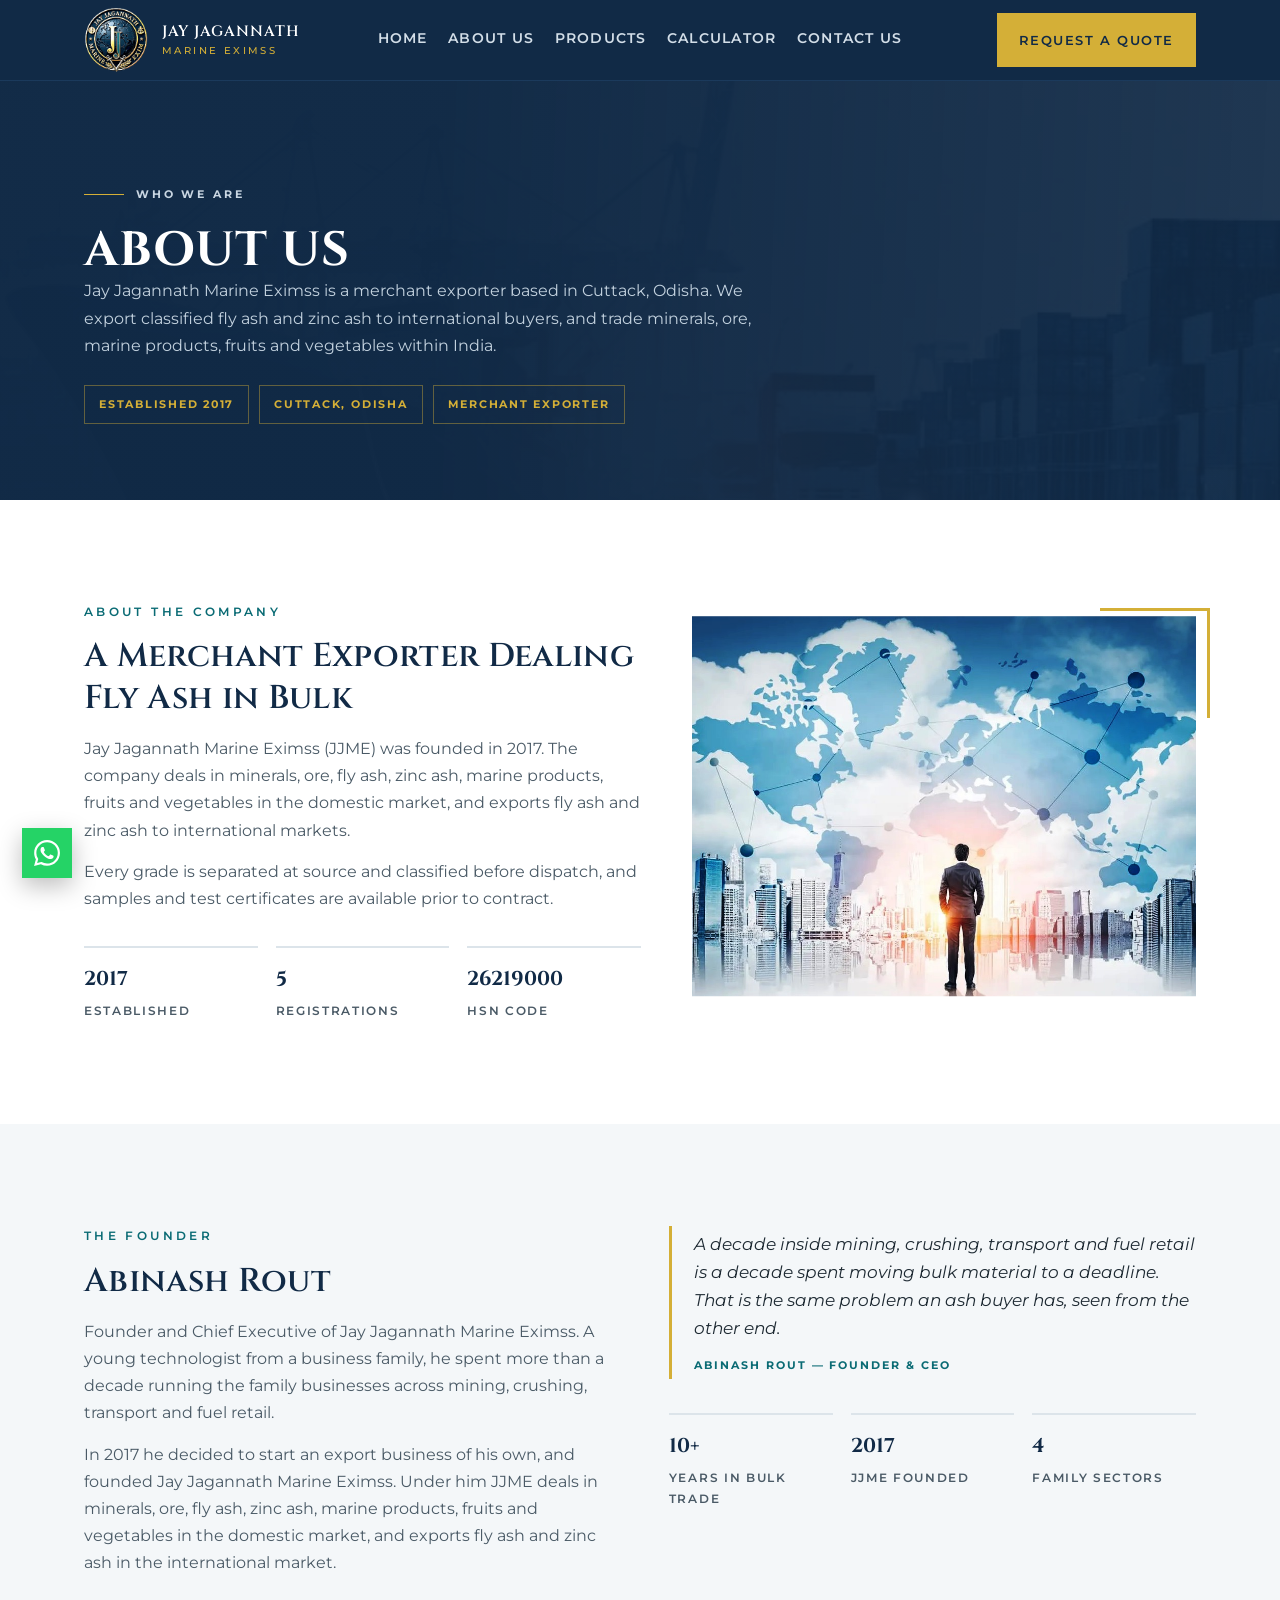
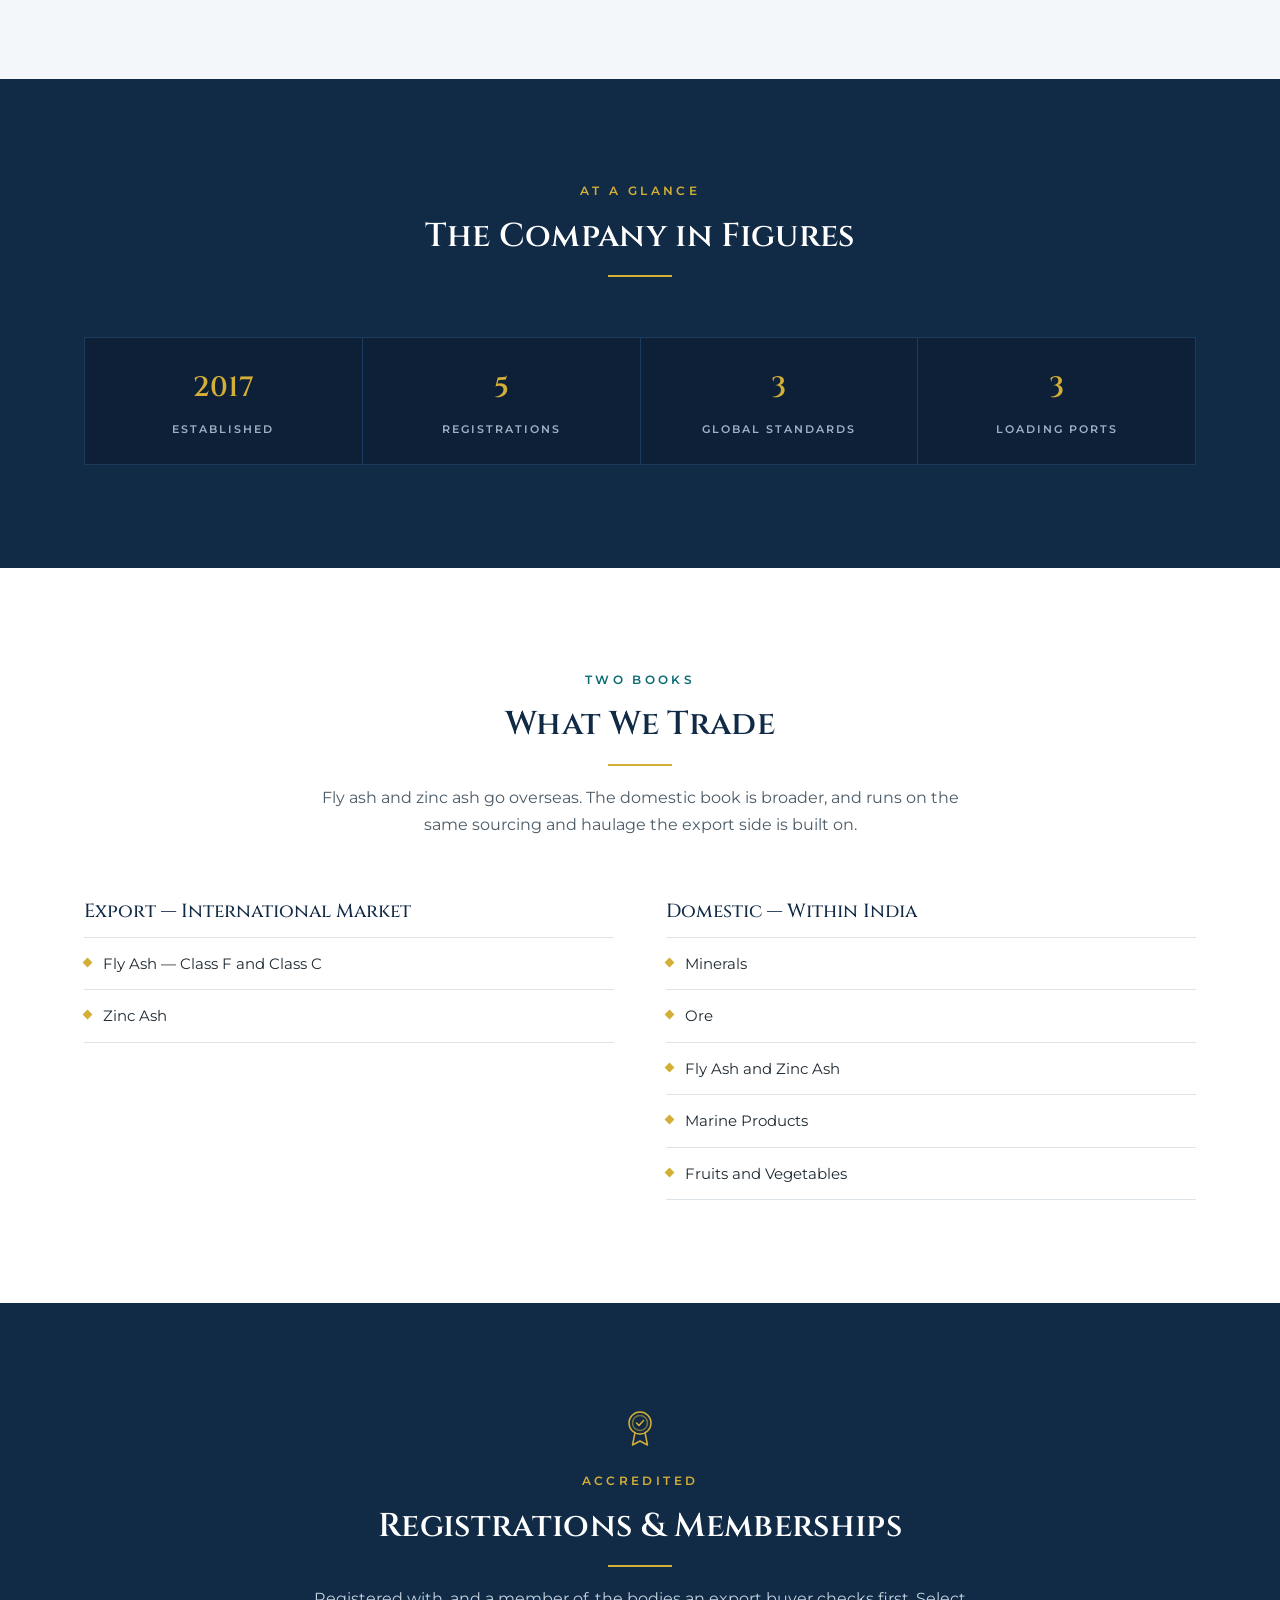
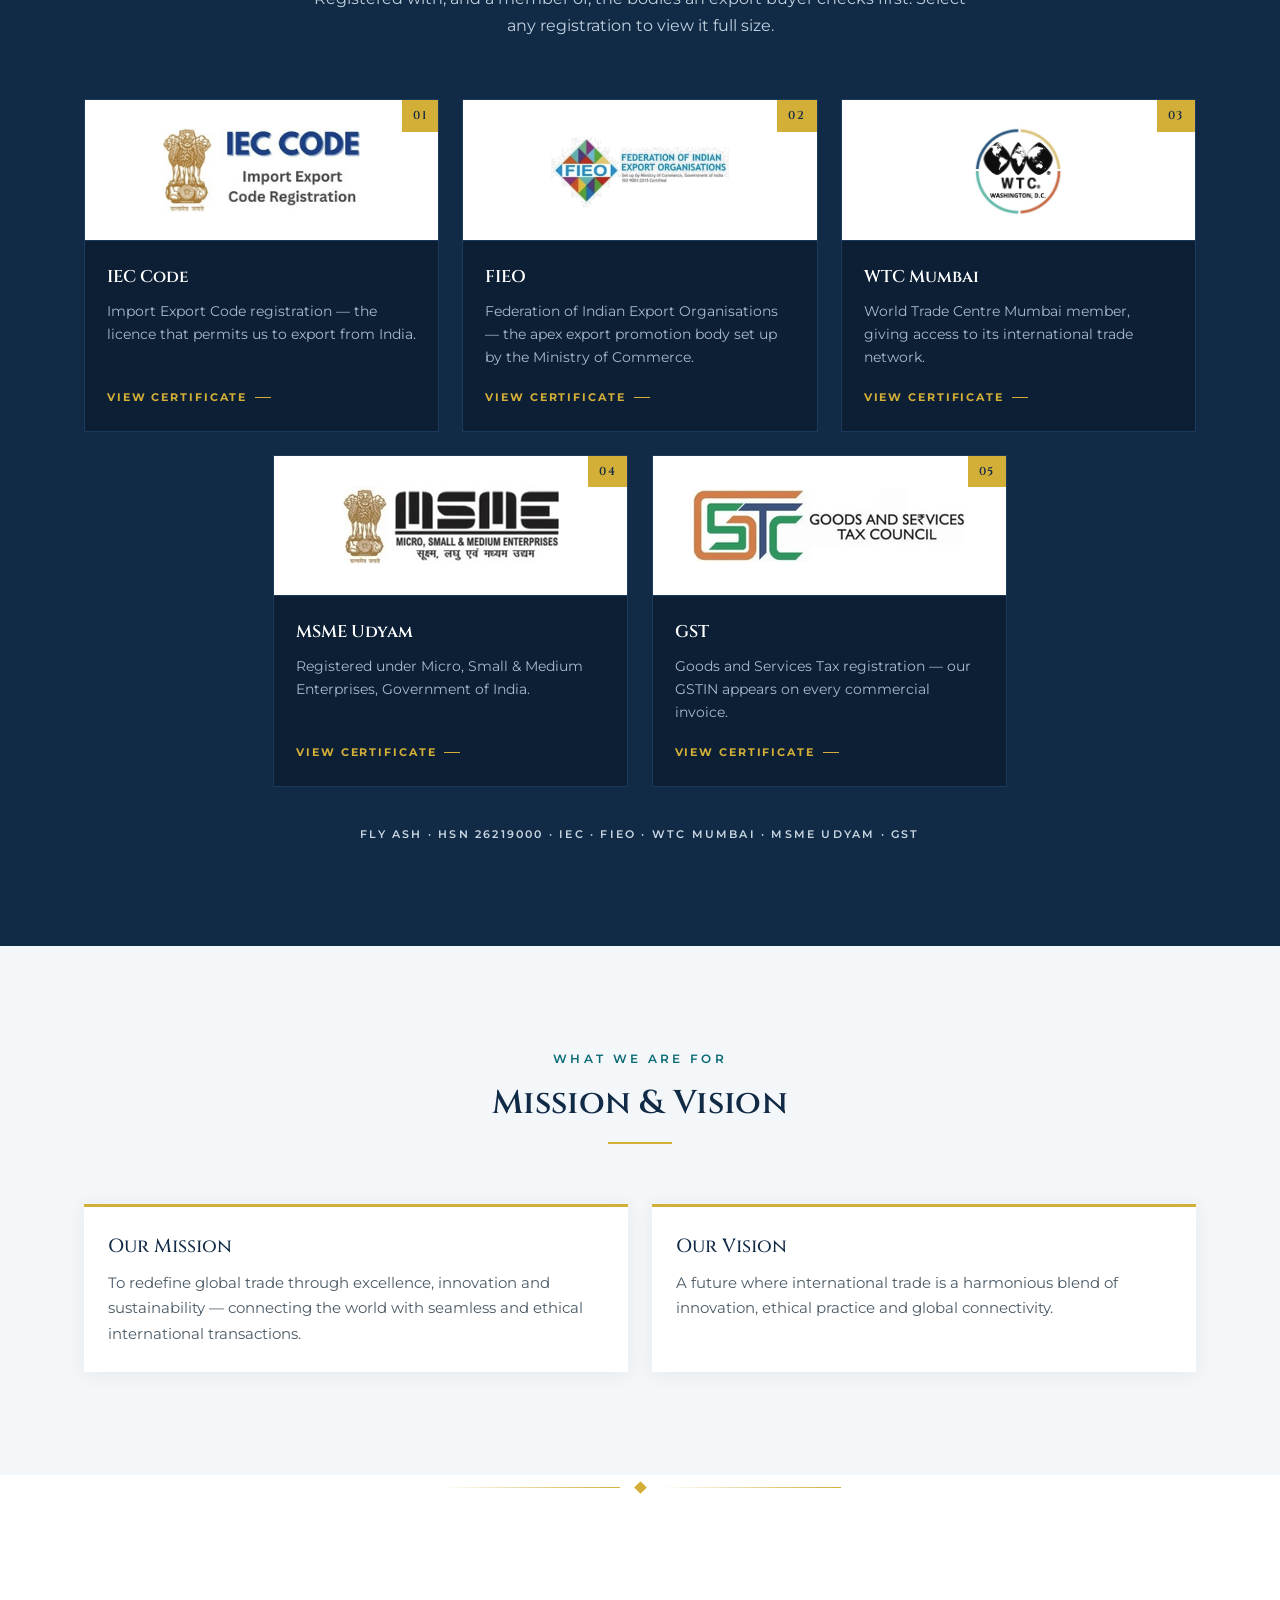
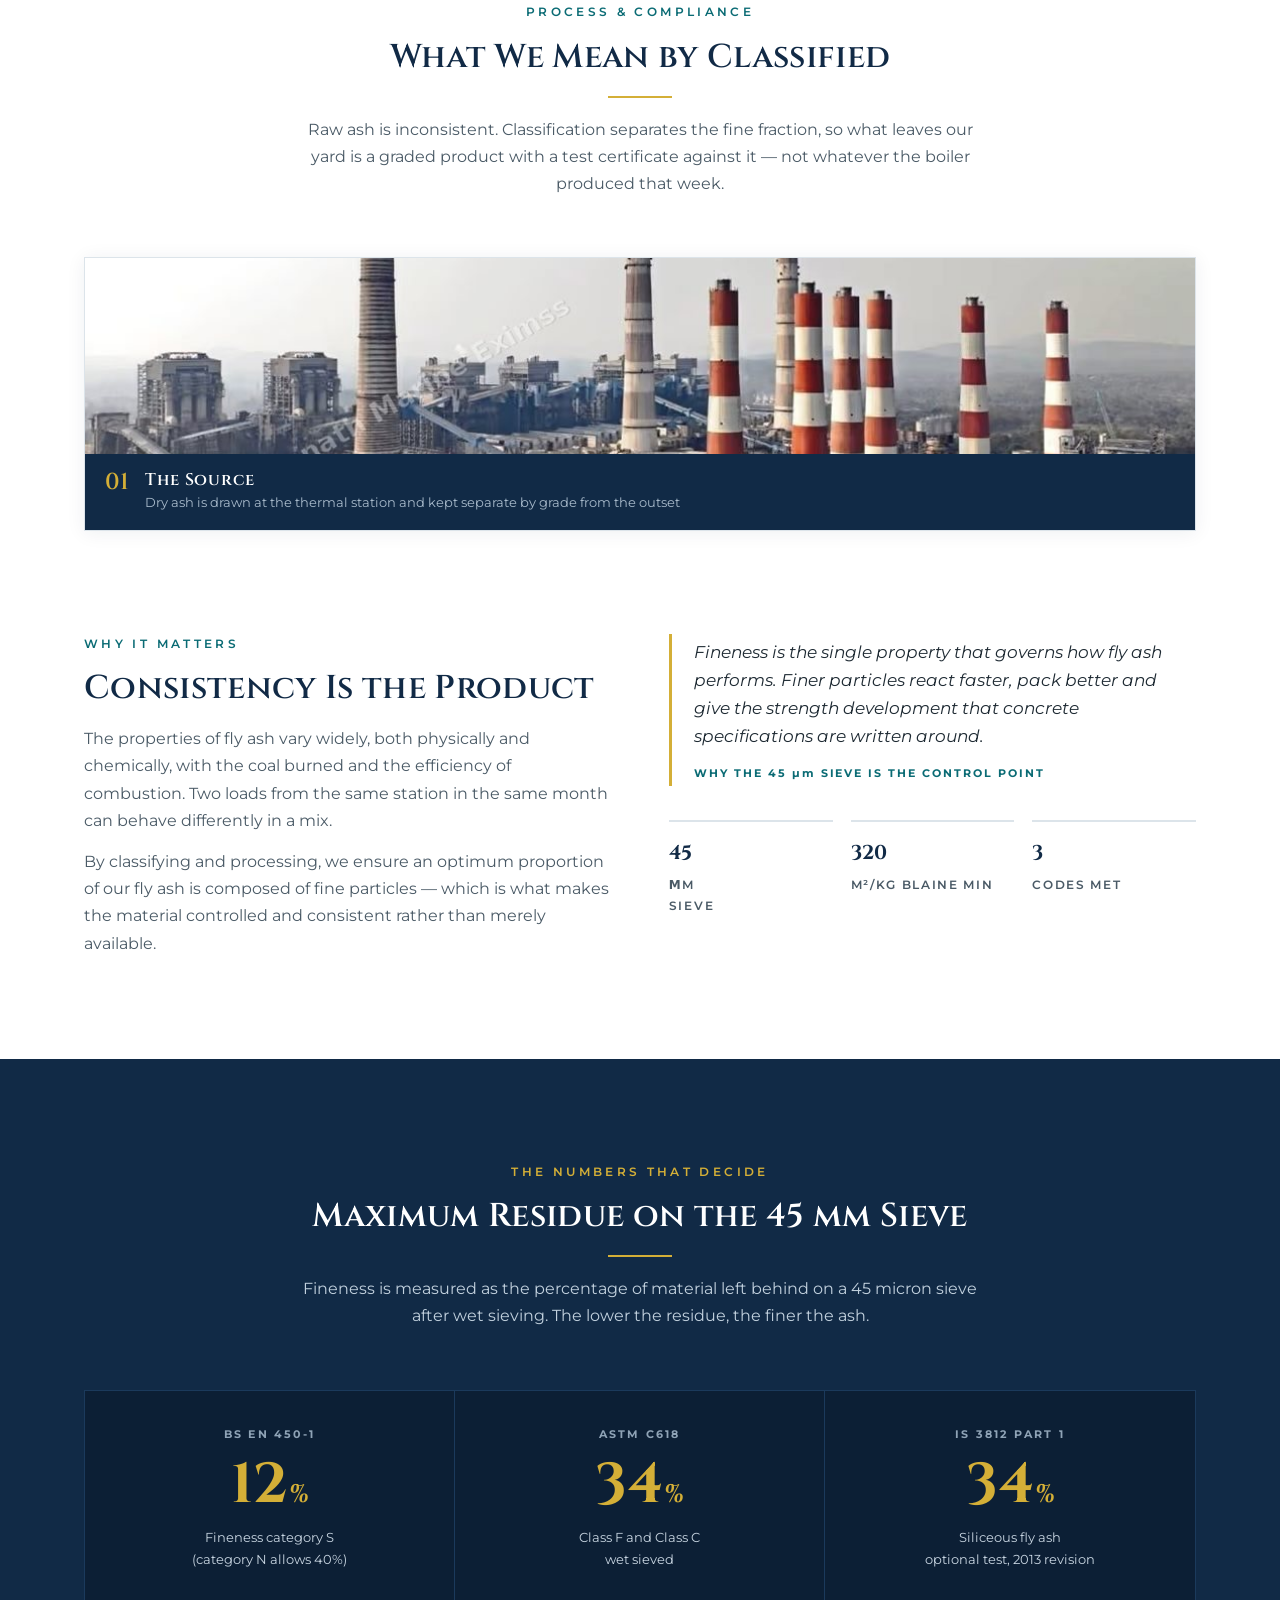
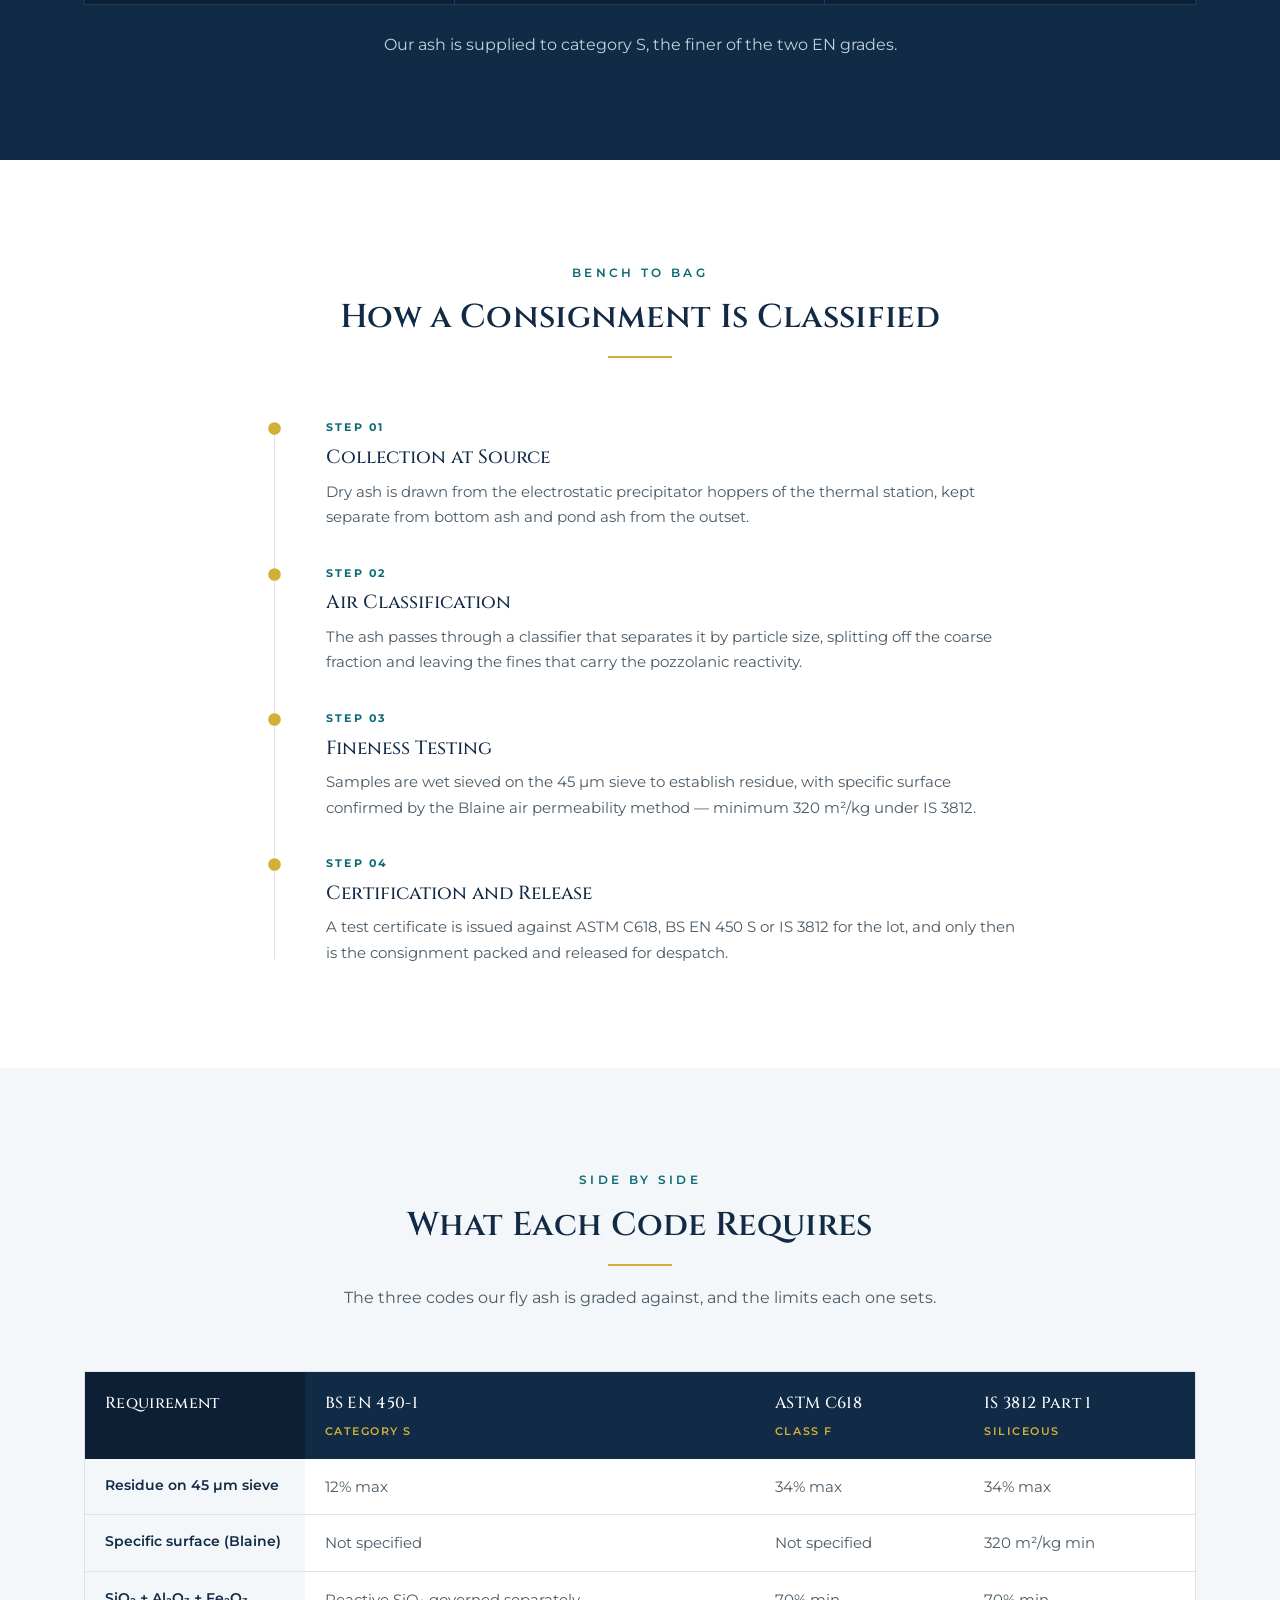
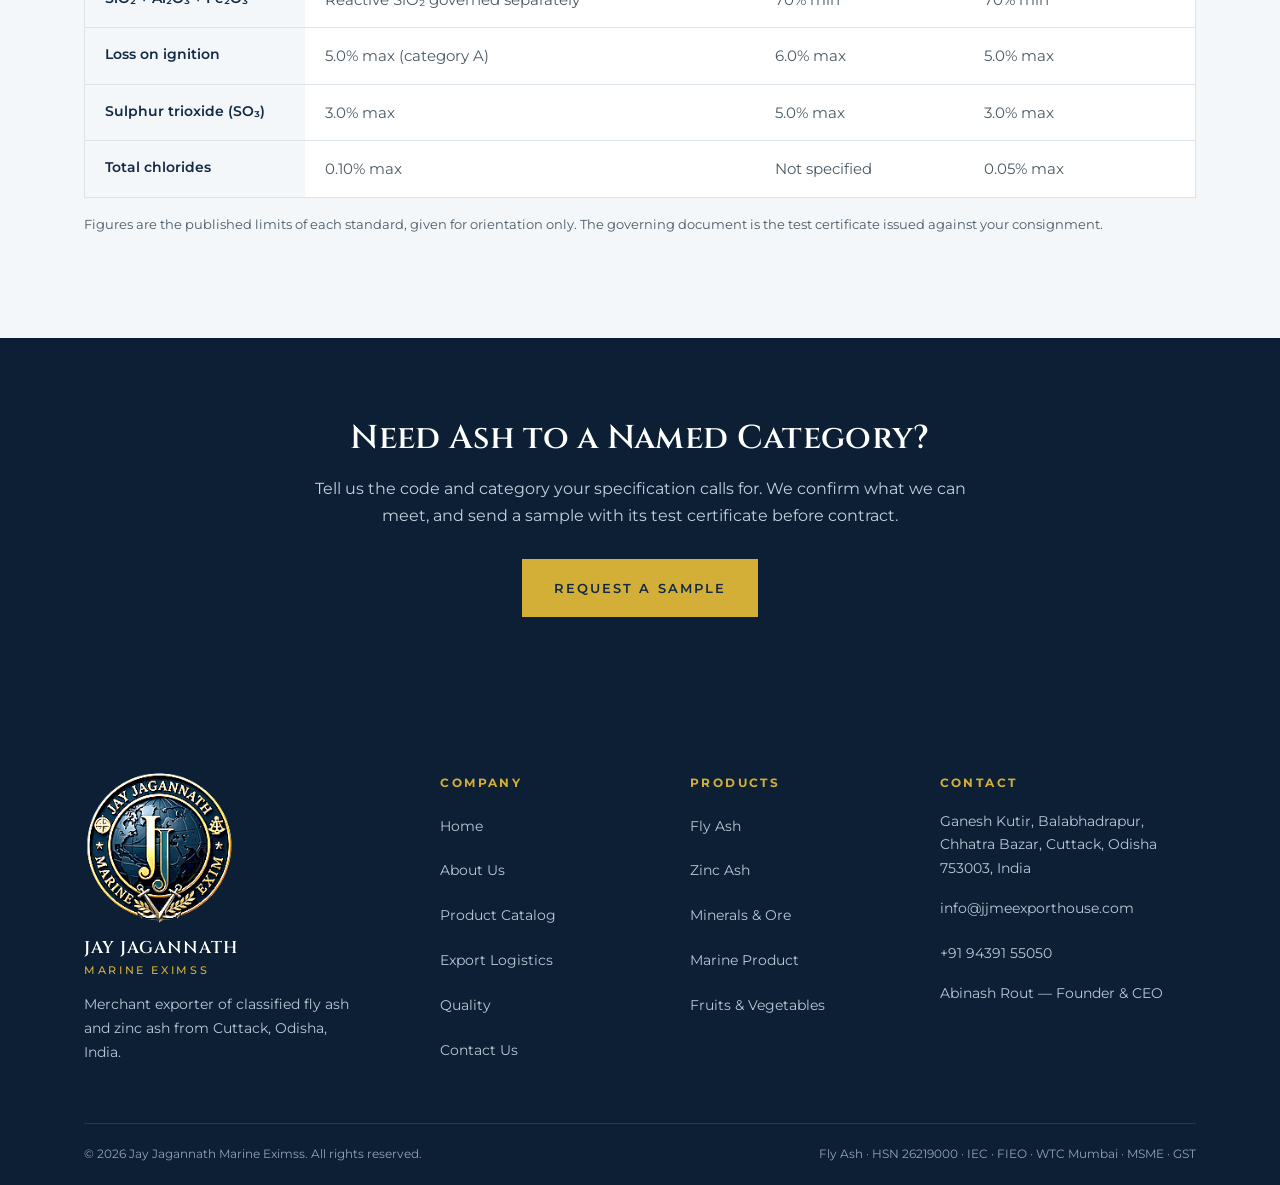
==== commit 864678ab: "Give the fresh produce its own tabbed section, on both pages The domestic book had four categories h" ====
--- a/about.html
+++ b/about.html
@@ -222,7 +222,7 @@
 
       <article class="qcert rv" role="button" tabindex="0" aria-label="View the World Trade Centre Mumbai membership">
         <span class="cw-n">03</span>
-        <div class="qcert-ph"><img src="assets/img/cert-wtc-mumbai.png" alt="World Trade Centre Mumbai member" loading="lazy" decoding="async"></div>
+        <div class="qcert-ph"><img src="assets/img/cert-wtc-mumbai.jpeg" alt="World Trade Centre Mumbai member" loading="lazy" decoding="async"></div>
         <div class="qcert-bd">
           <b>WTC Mumbai</b>
           <span>World Trade Centre Mumbai member, giving access to its international trade network.</span>
--- a/assets/css/styles.css
+++ b/assets/css/styles.css
@@ -498,7 +498,19 @@
 .grade dd{margin:7px 0 0;font-size:15px;color:var(--charcoal-2)}
 
 /* bottom / pond / zinc */
-.gcards{display:grid;grid-template-columns:repeat(3,1fr);gap:26px}
+.gcards{display:grid;grid-template-columns:repeat(6,1fr);gap:26px}
+.gcards>*{grid-column:span 2}
+/* Six half-columns rather than three whole ones, so a last row of two can be
+   nudged inward by one. Every one of these grids holds five cards, and left
+   aligned the trailing pair hangs off the row with a card-wide hole beside it.
+   Starting the fourth card at column two centres the pair under the three
+   above. The selector is the general case, not a count of five: the card that
+   is fourth-from-a-row-start and second-from-last is always the orphan pair. */
+.gcards>:nth-child(3n+1):nth-last-child(2){grid-column:2 / span 2}
+/* and a last row of one sits dead centre, two half-columns in on either side.
+   Both selectors key off a card that starts a row (3n+1) and is near the end,
+   so they hold for four cards or seven as well as the five these grids run. */
+.gcards>:nth-child(3n+1):last-child{grid-column:3 / span 2}
 .gcard{background:var(--white);border:1px solid var(--line);overflow:hidden;
   transition:transform .45s var(--ease),box-shadow .45s,border-color .45s}
 .gcard:hover{transform:translateY(-6px);border-color:var(--gold);box-shadow:0 16px 38px rgba(17,42,70,.12)}
@@ -529,7 +541,11 @@
 
 @media(max-width:900px){
   .pintro,.grades,.puse{grid-template-columns:1fr}
+  /* Back to whole columns below the three-across breakpoint: two per row, and
+     the centring rule undone at matching specificity so it cannot outrank this. */
   .gcards{grid-template-columns:repeat(2,1fr)}
+  .gcards>*,.gcards>:nth-child(3n+1):nth-last-child(2),
+  .gcards>:nth-child(3n+1):last-child{grid-column:auto}
   .pintro-ph{order:-1}
 }
 @media(max-width:640px){
@@ -1439,26 +1455,31 @@
   color:#9FB2C4;margin-top:7px}
 .pstd-note{margin-top:16px;font-size:13px;color:var(--charcoal-2);text-align:center}
 
-/* Categories with no photography yet. A card built round a drawn mark and a
-   spec list rather than an empty picture frame — the absence then reads as a
-   decision instead of a gap, and the row still sits level with the photographed
-   sections above it. */
-.dcards{display:grid;grid-template-columns:repeat(4,1fr);gap:22px}
-.dcard{position:relative;background:var(--white);border:1px solid var(--line);
-  border-top:3px solid var(--gold);padding:28px 24px 24px;
-  transition:transform .4s var(--ease),box-shadow .4s,border-color .4s}
-.dcard:hover{transform:translateY(-5px);box-shadow:0 16px 38px rgba(17,42,70,.11)}
-.dcard svg{display:block;margin-bottom:18px}
-.dcard h3{margin-bottom:10px}
-.dcard p{font-size:14.5px;color:var(--charcoal-2)}
-.dcard dl{margin:18px 0 0;border-top:1px solid var(--line);padding-top:14px;display:grid;gap:7px}
-.dcard dl div{display:flex;justify-content:space-between;gap:12px;align-items:baseline}
-.dcard dt{font-size:10.5px;font-weight:700;letter-spacing:.16em;text-transform:uppercase;color:#8FA3B6}
-.dcard dd{margin:0;font-family:var(--head);font-size:14px;font-weight:600;color:var(--navy);text-align:right}
-
-@media(max-width:1080px){ .dcards{grid-template-columns:repeat(2,1fr)} }
+/* Three categories that share a grid and differ only in what sits in it, so
+   they share a section and a control instead of taking three headings down
+   the page. One ink bar slides between the labels rather than a border per
+   tab blinking on and off; JS sets its width and x from the selected button,
+   so it tracks whatever the labels measure at the current size. The strip
+   never wraps — a wrapped row would put the ink on the wrong line — which is
+   why the labels shrink rather than fold on a narrow screen. */
+.ptabs{position:relative;display:flex;flex-wrap:nowrap;justify-content:center;
+  width:max-content;margin:0 auto clamp(30px,4vw,44px);border-bottom:1px solid var(--line)}
+.ptab{flex:none;appearance:none;background:none;border:0;cursor:pointer;
+  font-family:var(--body);font-size:12px;font-weight:700;letter-spacing:.18em;
+  text-transform:uppercase;color:var(--charcoal-2);padding:14px 26px 16px;transition:color .35s}
+.ptab:hover{color:var(--navy)}
+.ptab[aria-selected="true"]{color:var(--navy)}
+.ptab-ink{position:absolute;left:0;bottom:-1px;height:2px;width:0;background:var(--gold);
+  transition:transform .55s var(--ease),width .55s var(--ease);pointer-events:none}
+.ppanel{outline:none}
+/* the outgoing set lifts and fades; the incoming one staggers in behind it */
+.ppanel.is-out{opacity:0;transform:translateY(10px);
+  transition:opacity .2s var(--ease),transform .2s var(--ease)}
+/* only ever seen with script off, where the panels are stacked and need naming */
+.ppanel-label{display:none;text-align:center;margin-bottom:22px}
+
 @media(max-width:640px){
-  .dcards{grid-template-columns:1fr}
+  .ptab{font-size:10.5px;letter-spacing:.1em;padding:12px 13px 14px}
   .pstd{grid-template-columns:1fr}
   .pindex a{font-size:10.5px;letter-spacing:.1em;padding:9px 12px}
 }
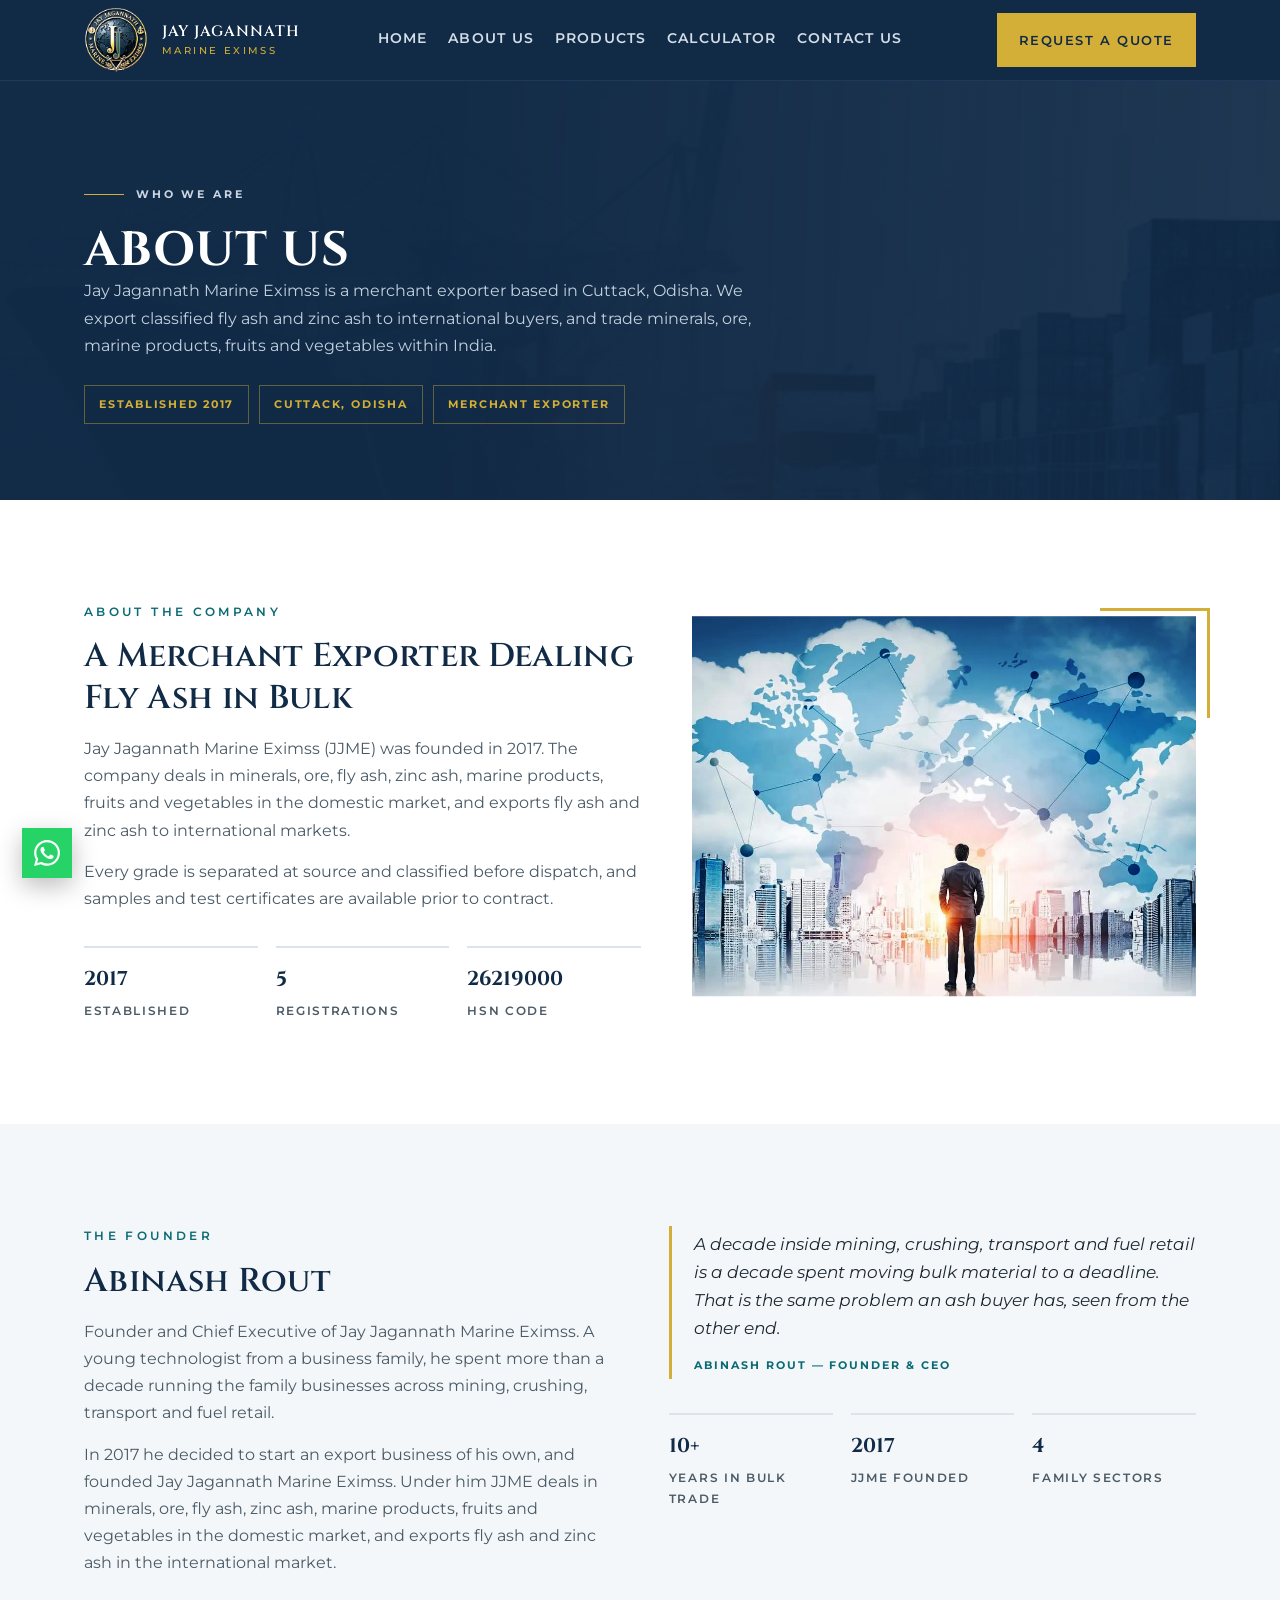
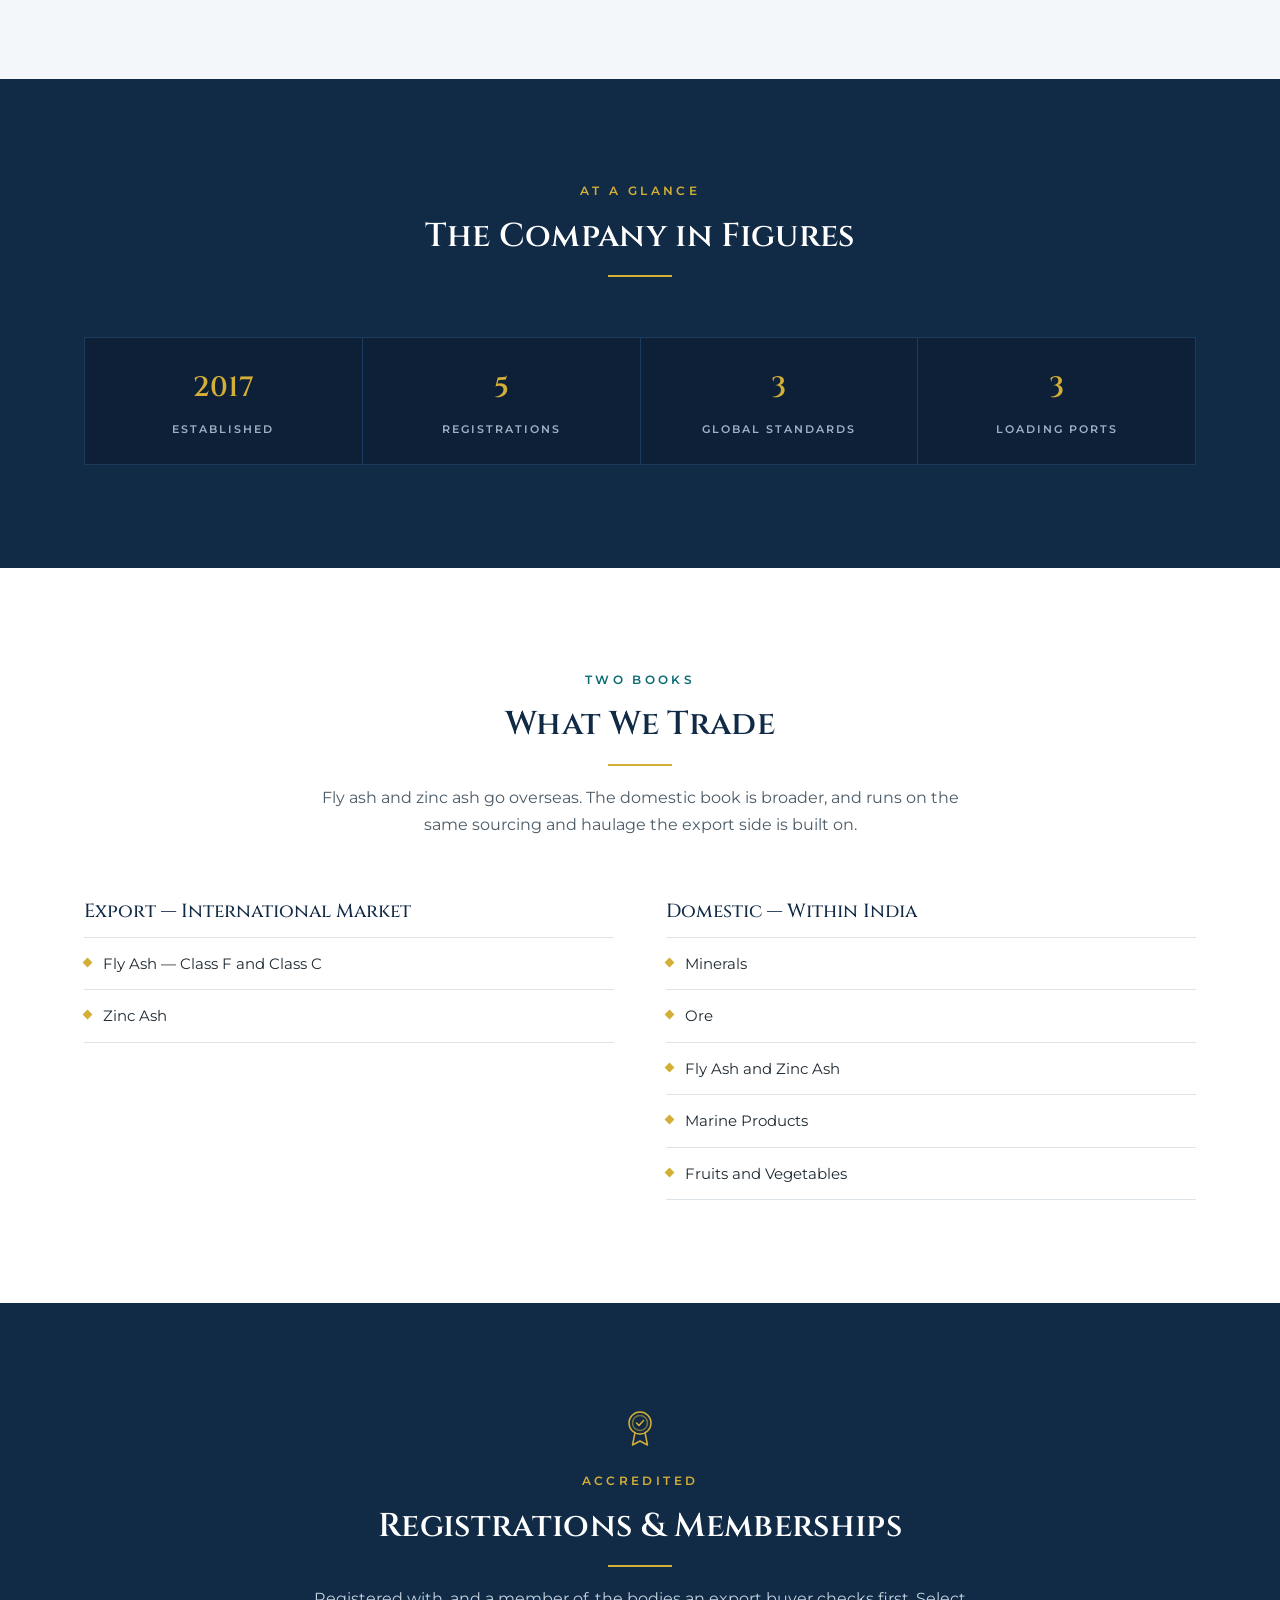
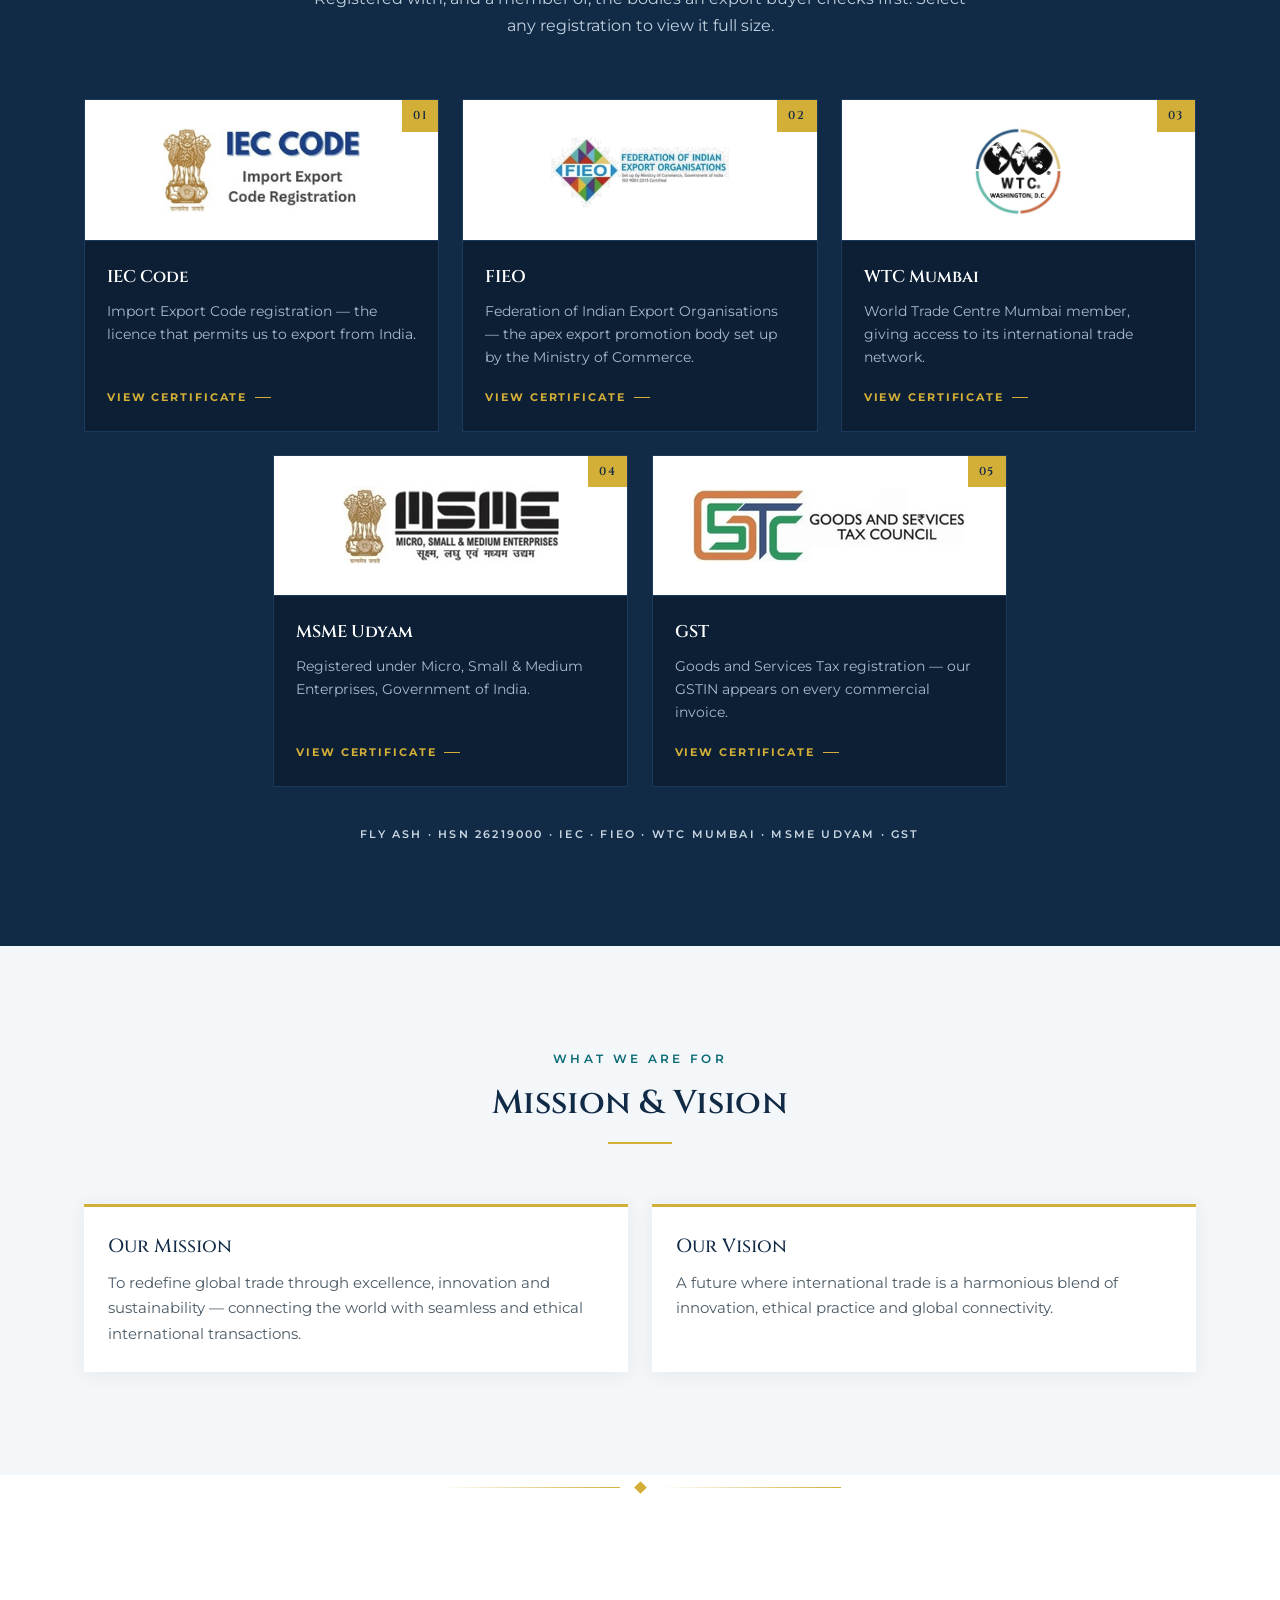
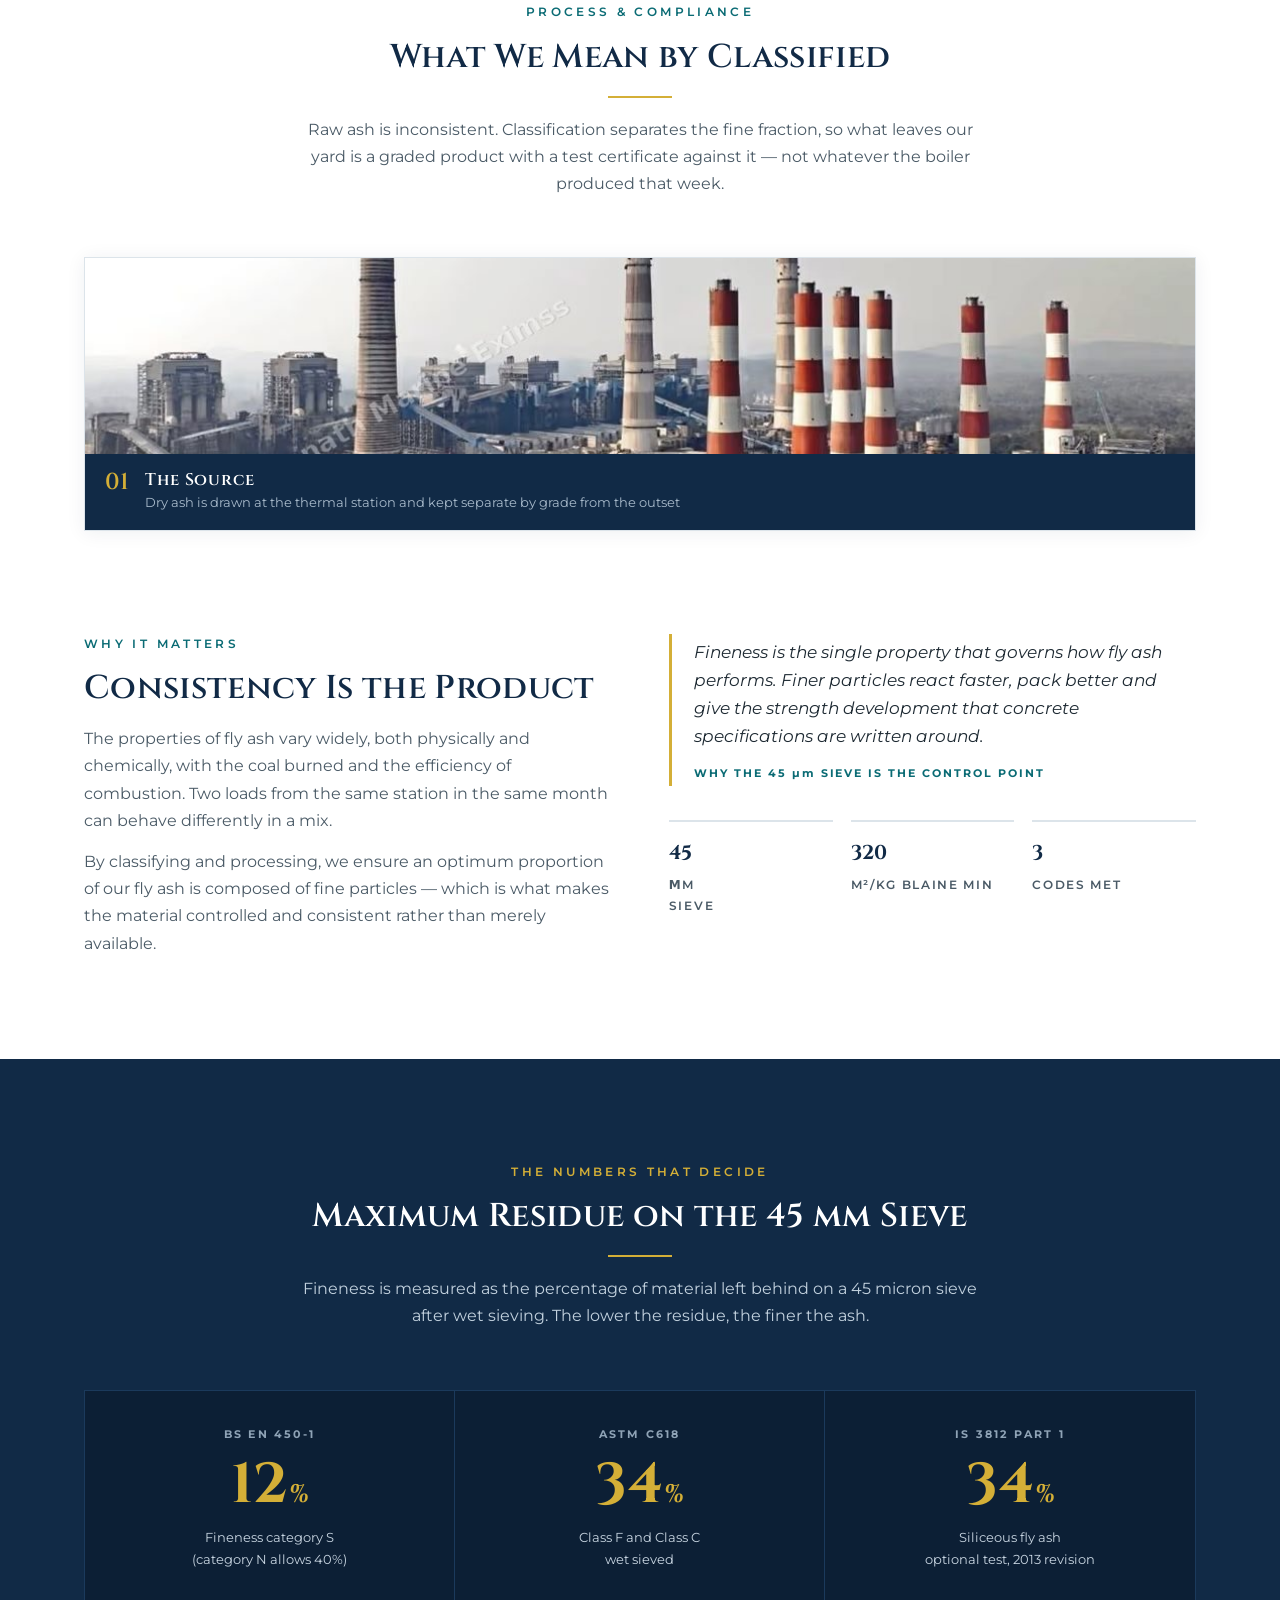
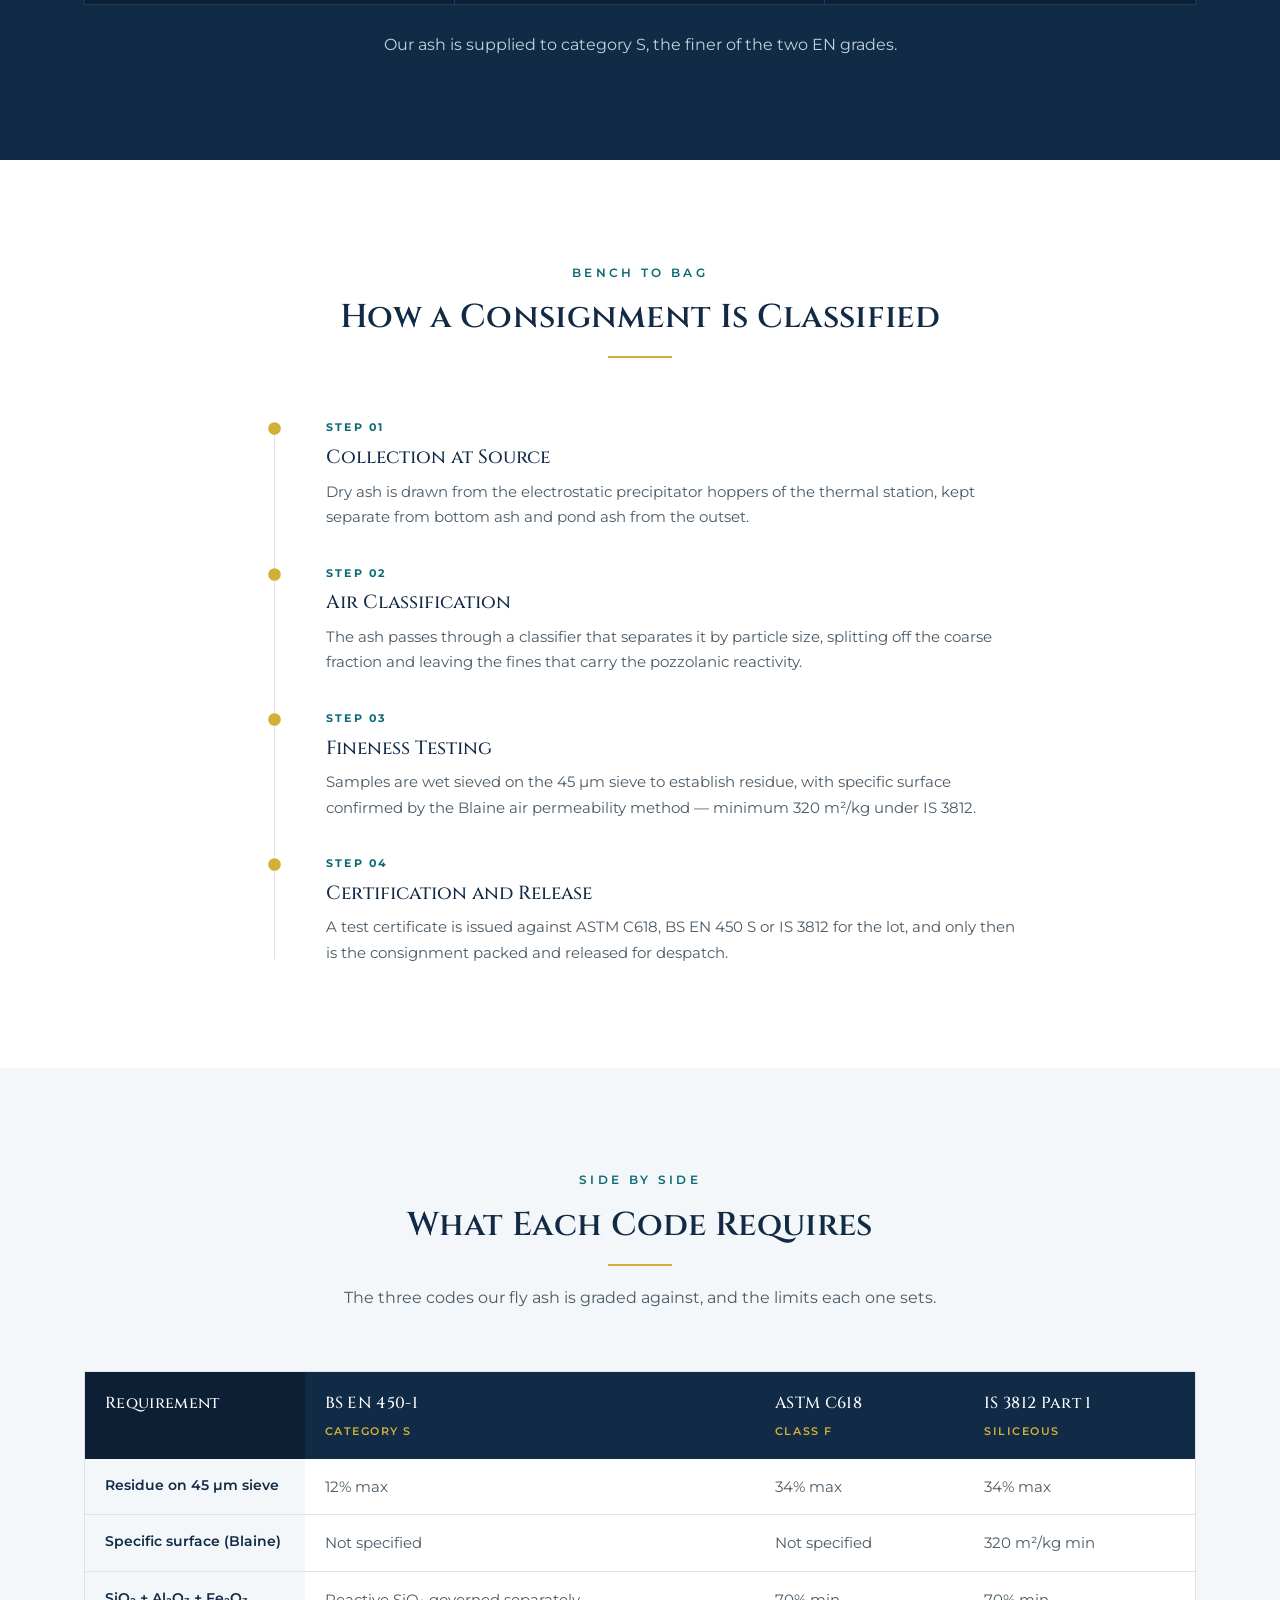
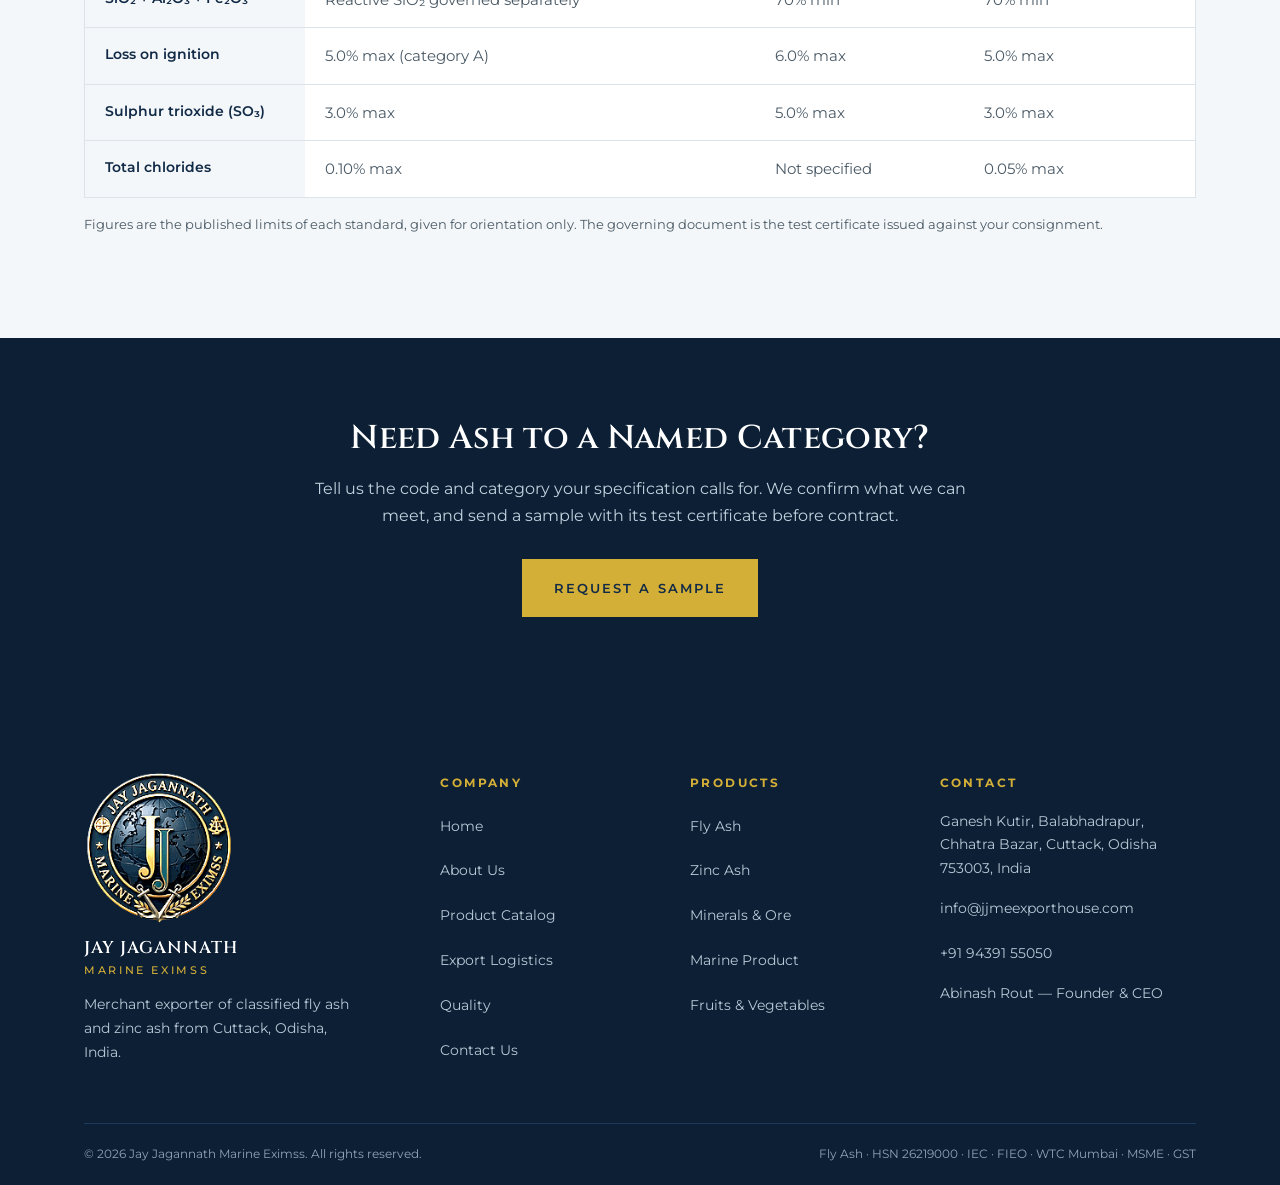
==== commit 291769b1: "Carry the new crest, and pin the map to a coordinate Two unrelated changes, together because both to" ====
--- a/about.html
+++ b/about.html
@@ -38,7 +38,7 @@
 <header class="hdr">
   <div class="wrap">
     <a class="brand" href="home.html">
-      <img src="assets/img/logo.png" srcset="assets/img/logo-56.png 56w, assets/img/logo-88.png 88w, assets/img/logo-176.png 176w, assets/img/logo.png 320w" sizes="(max-width:360px) 46px, (max-width:480px) 50px, (max-width:960px) 54px, 64px" alt="Jay Jagannath Marine Eximss" width="320" height="320" fetchpriority="high" decoding="async">
+      <img src="assets/img/logo.png" srcset="assets/img/logo-56.png 56w, assets/img/logo-64.png 64w, assets/img/logo-88.png 88w, assets/img/logo-128.png 128w, assets/img/logo-176.png 176w, assets/img/logo.png 320w" sizes="(max-width:360px) 46px, (max-width:480px) 50px, (max-width:960px) 54px, 64px" alt="Jay Jagannath Marine Eximss" width="320" height="320" fetchpriority="high" decoding="async">
       <span class="brand-tx">Jay Jagannath<small>Marine Eximss</small></span>
     </a>
     <nav class="mainnav">
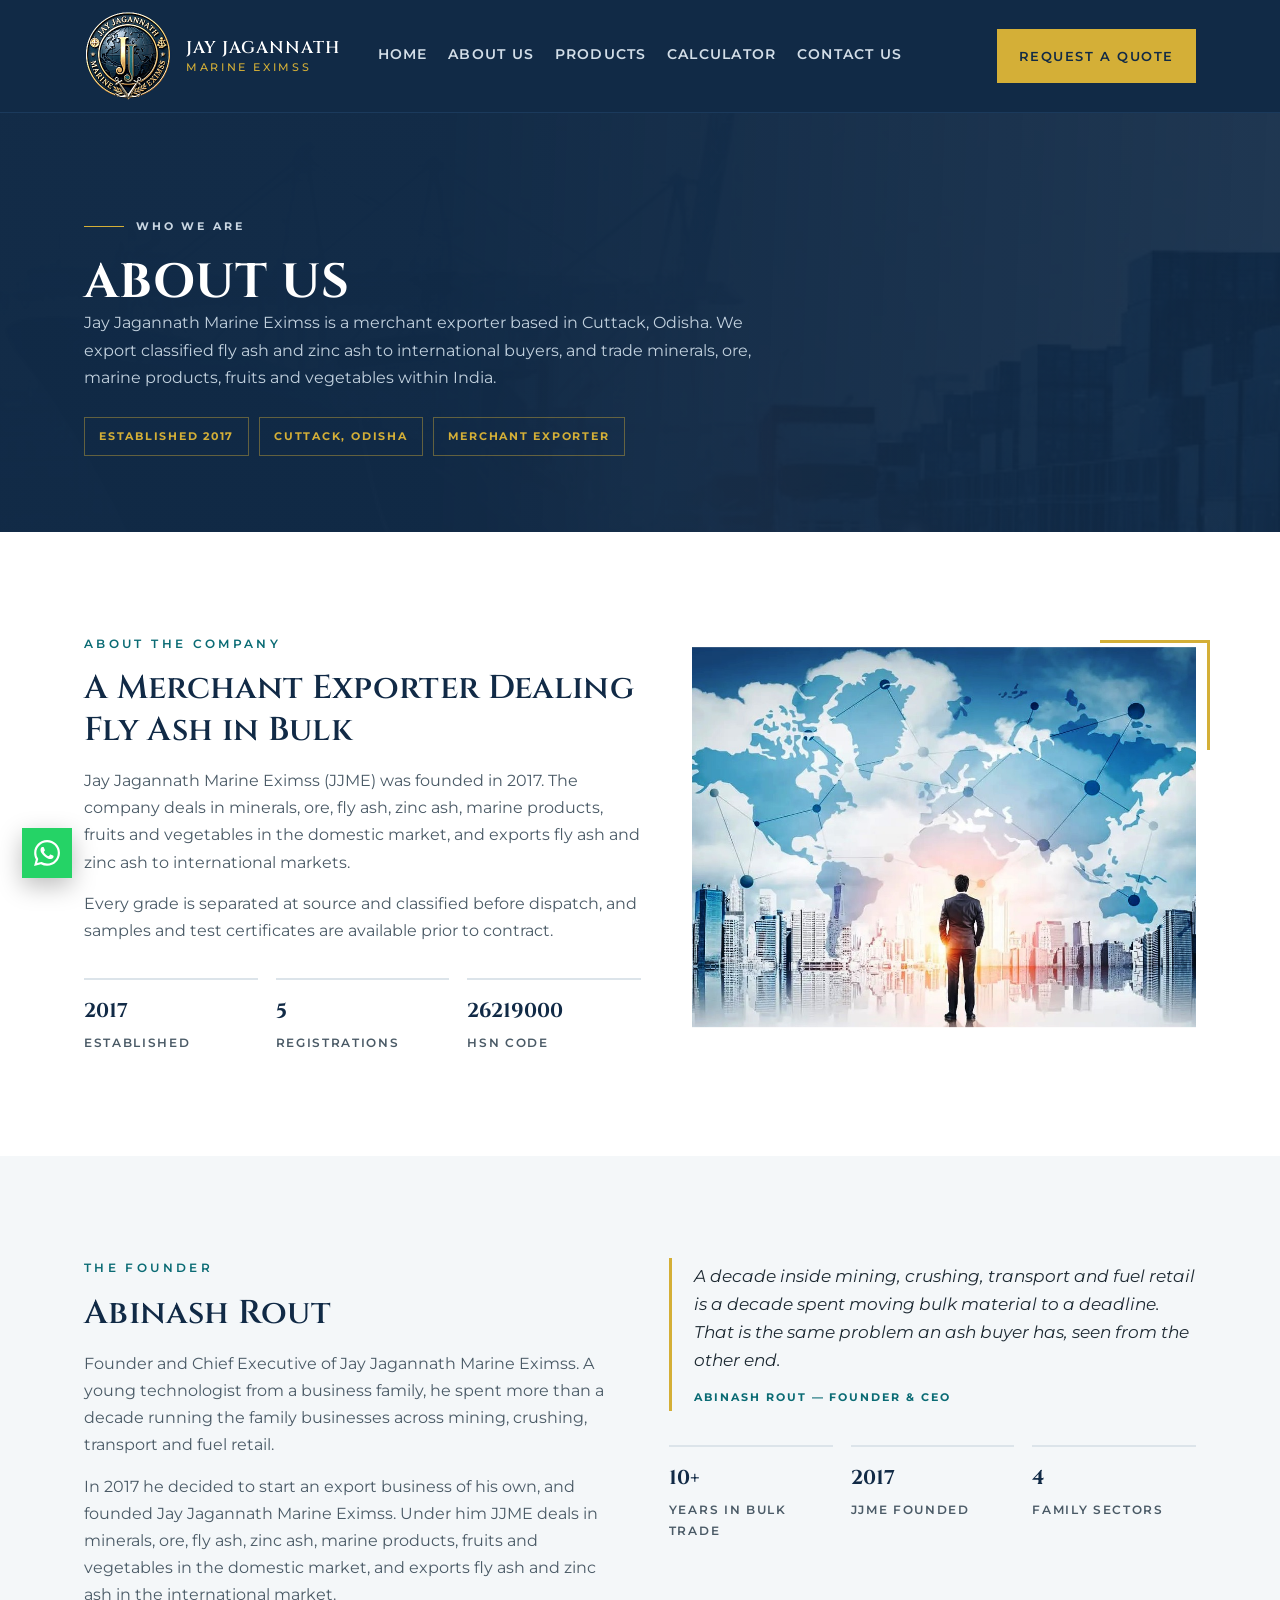
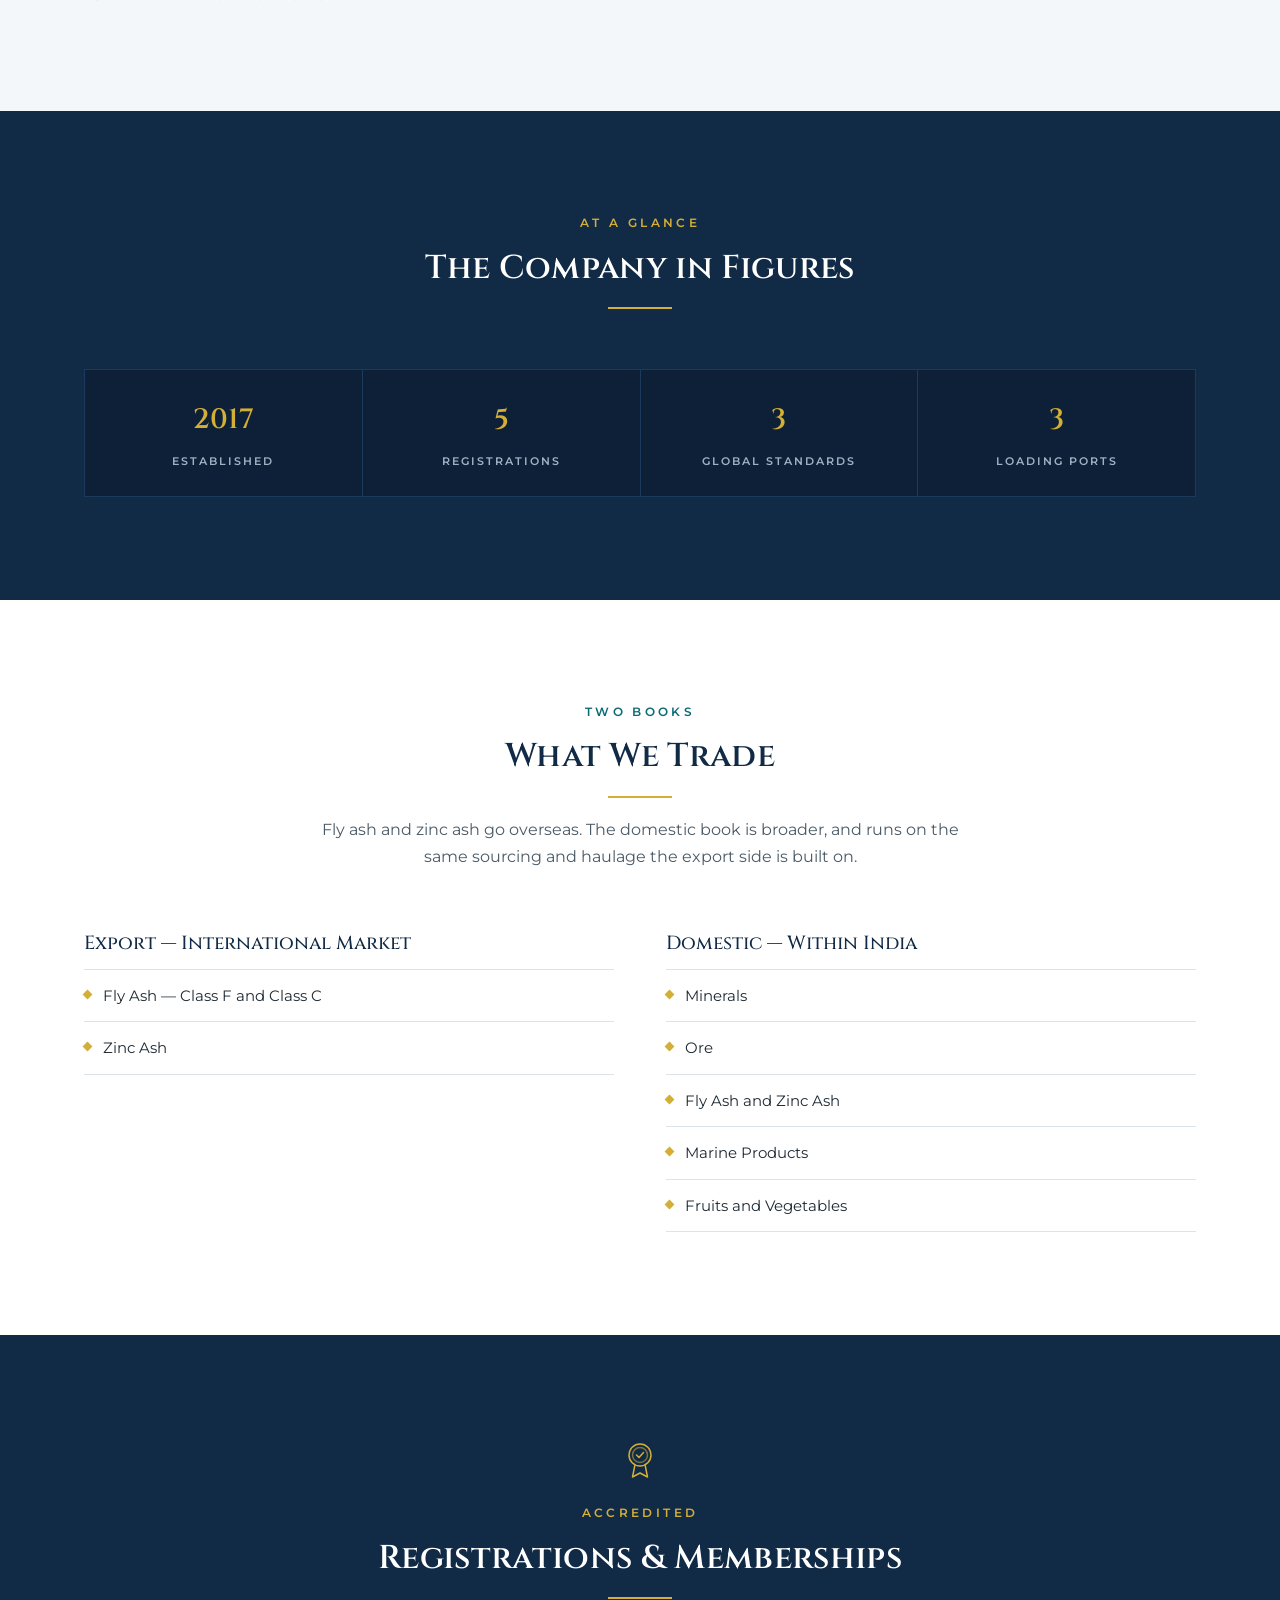
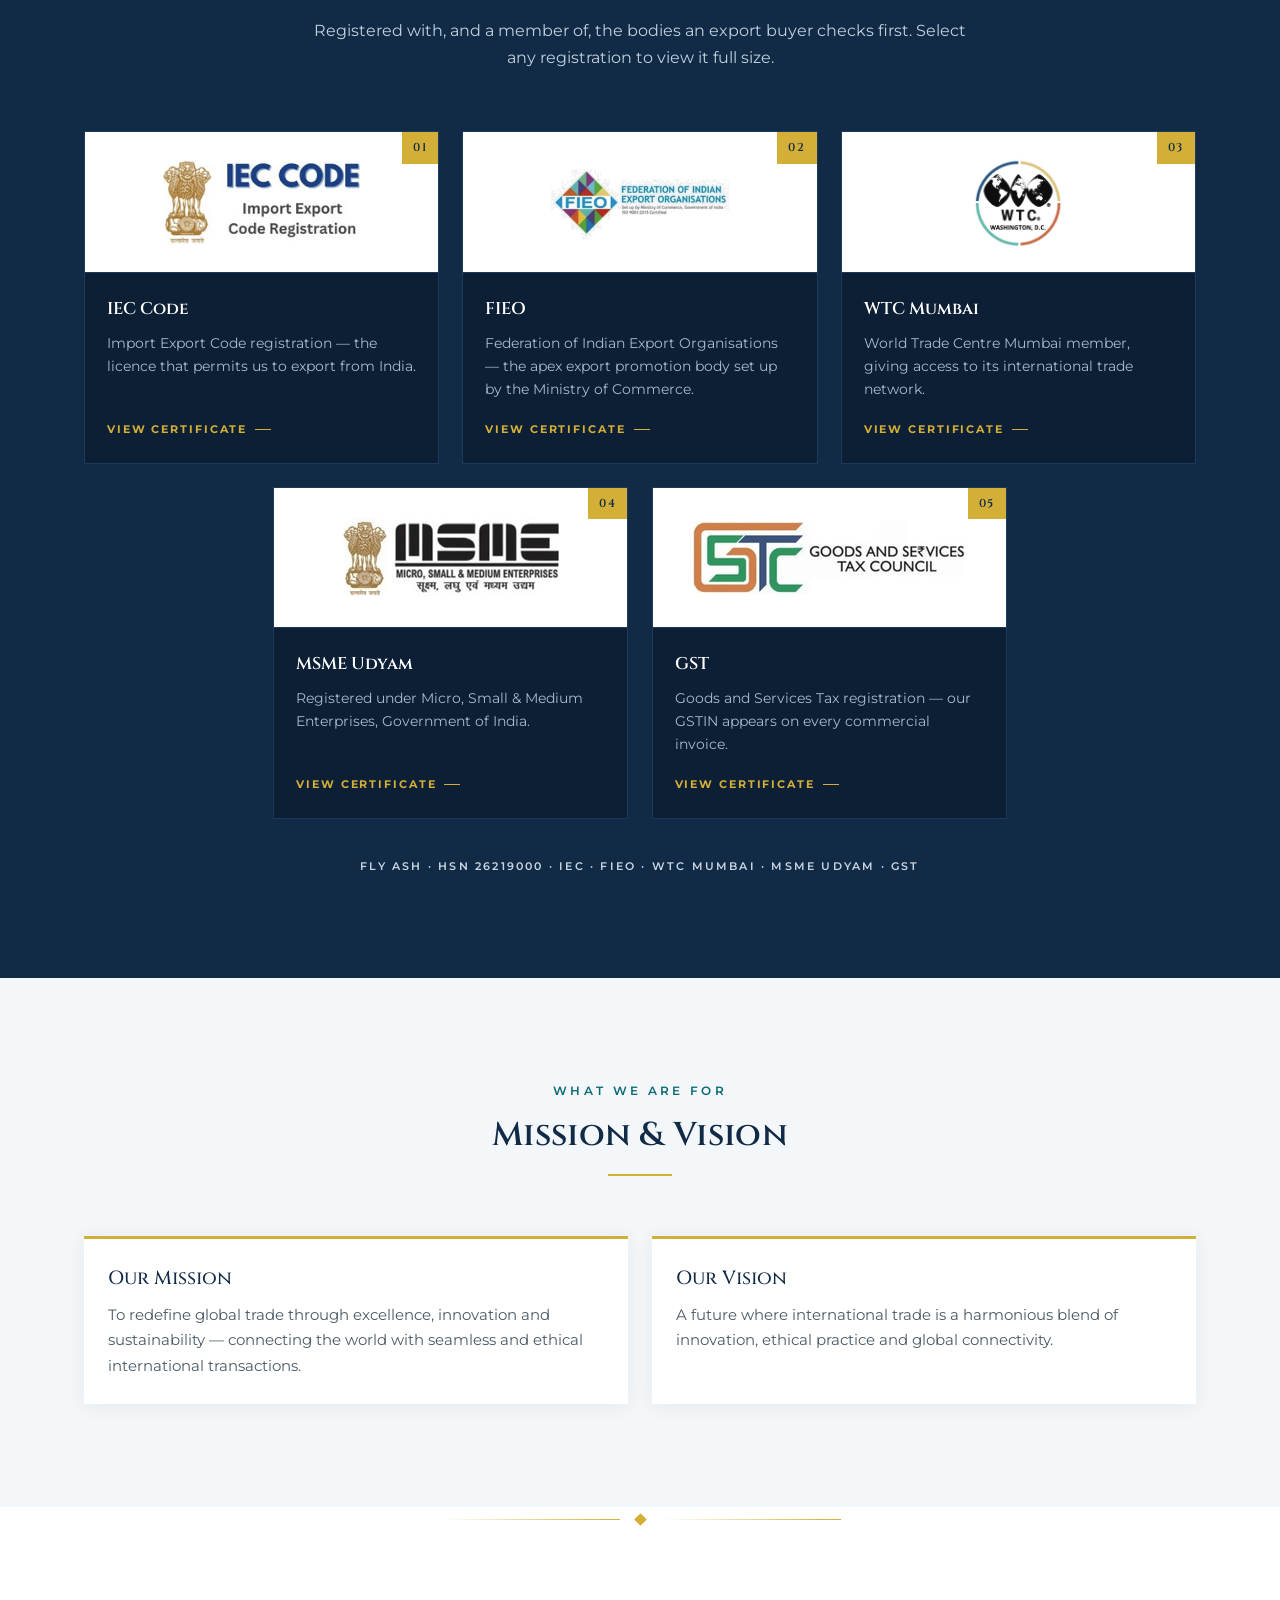
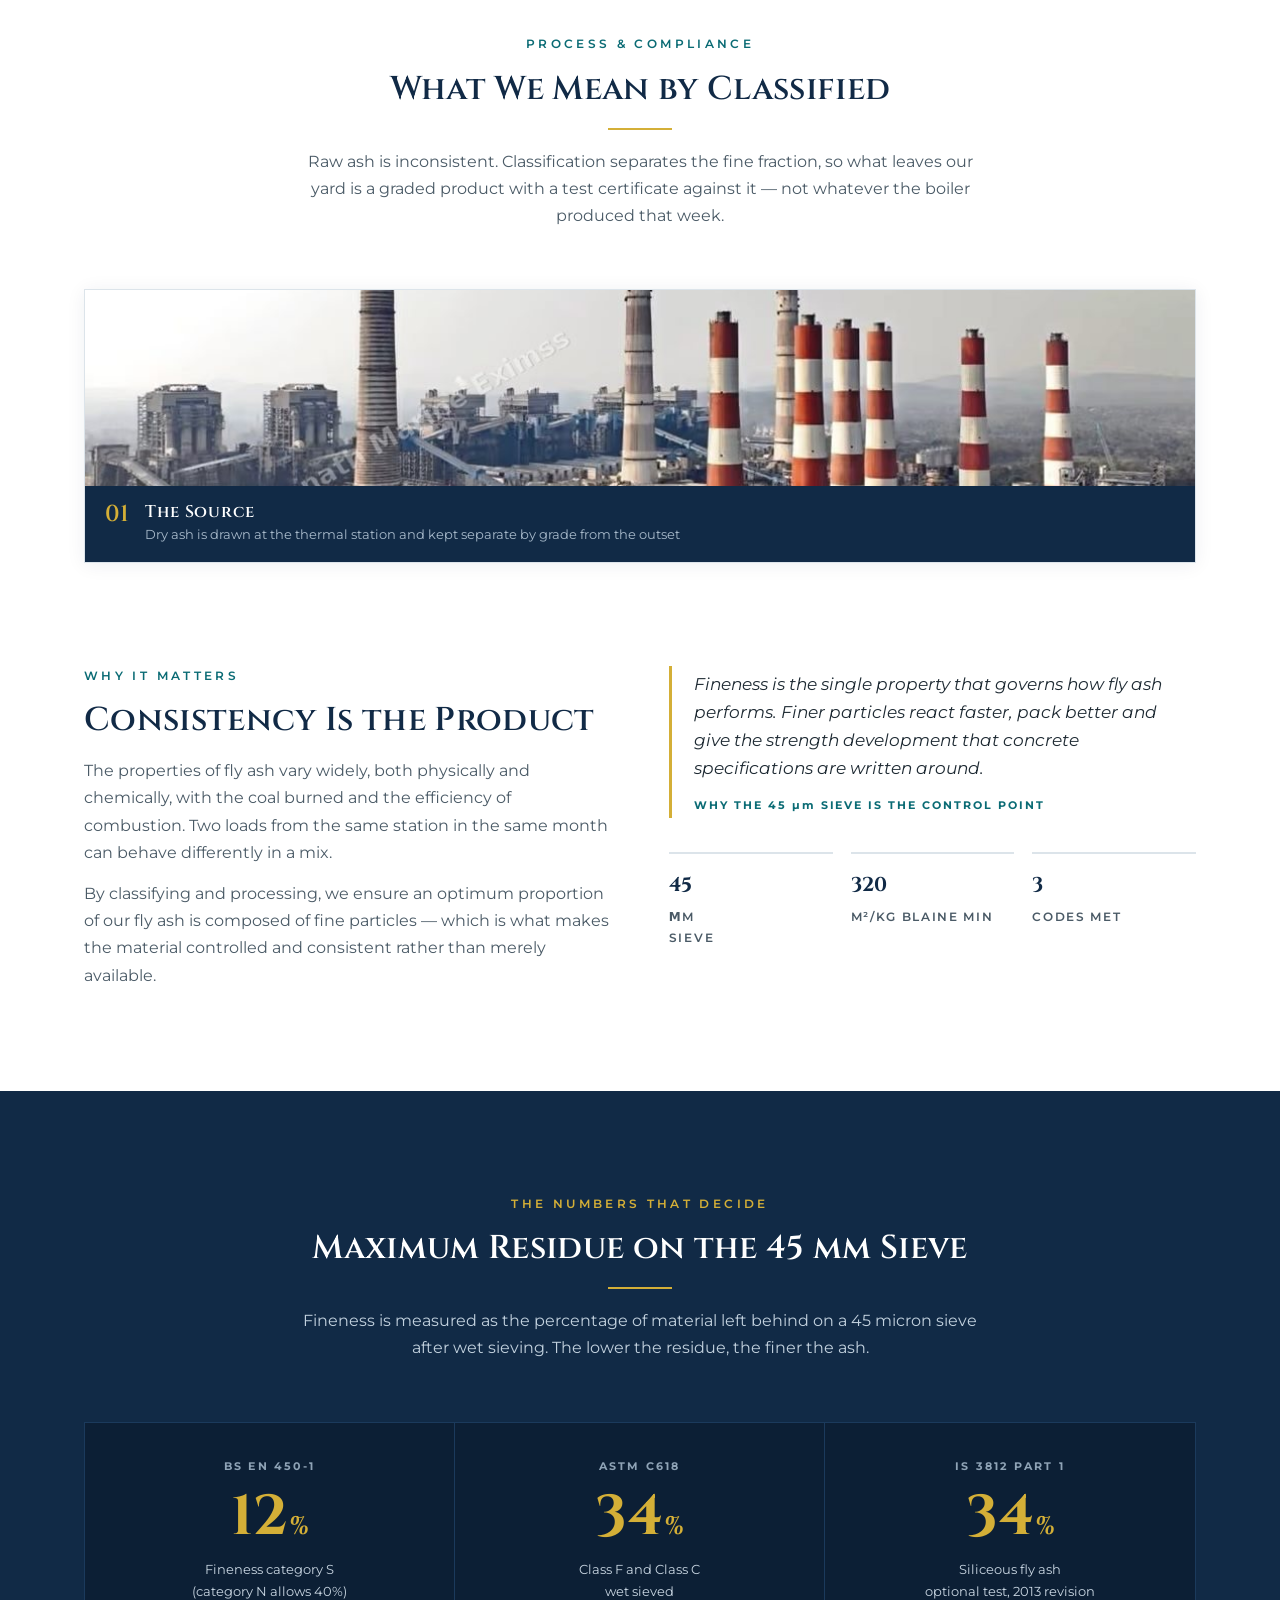
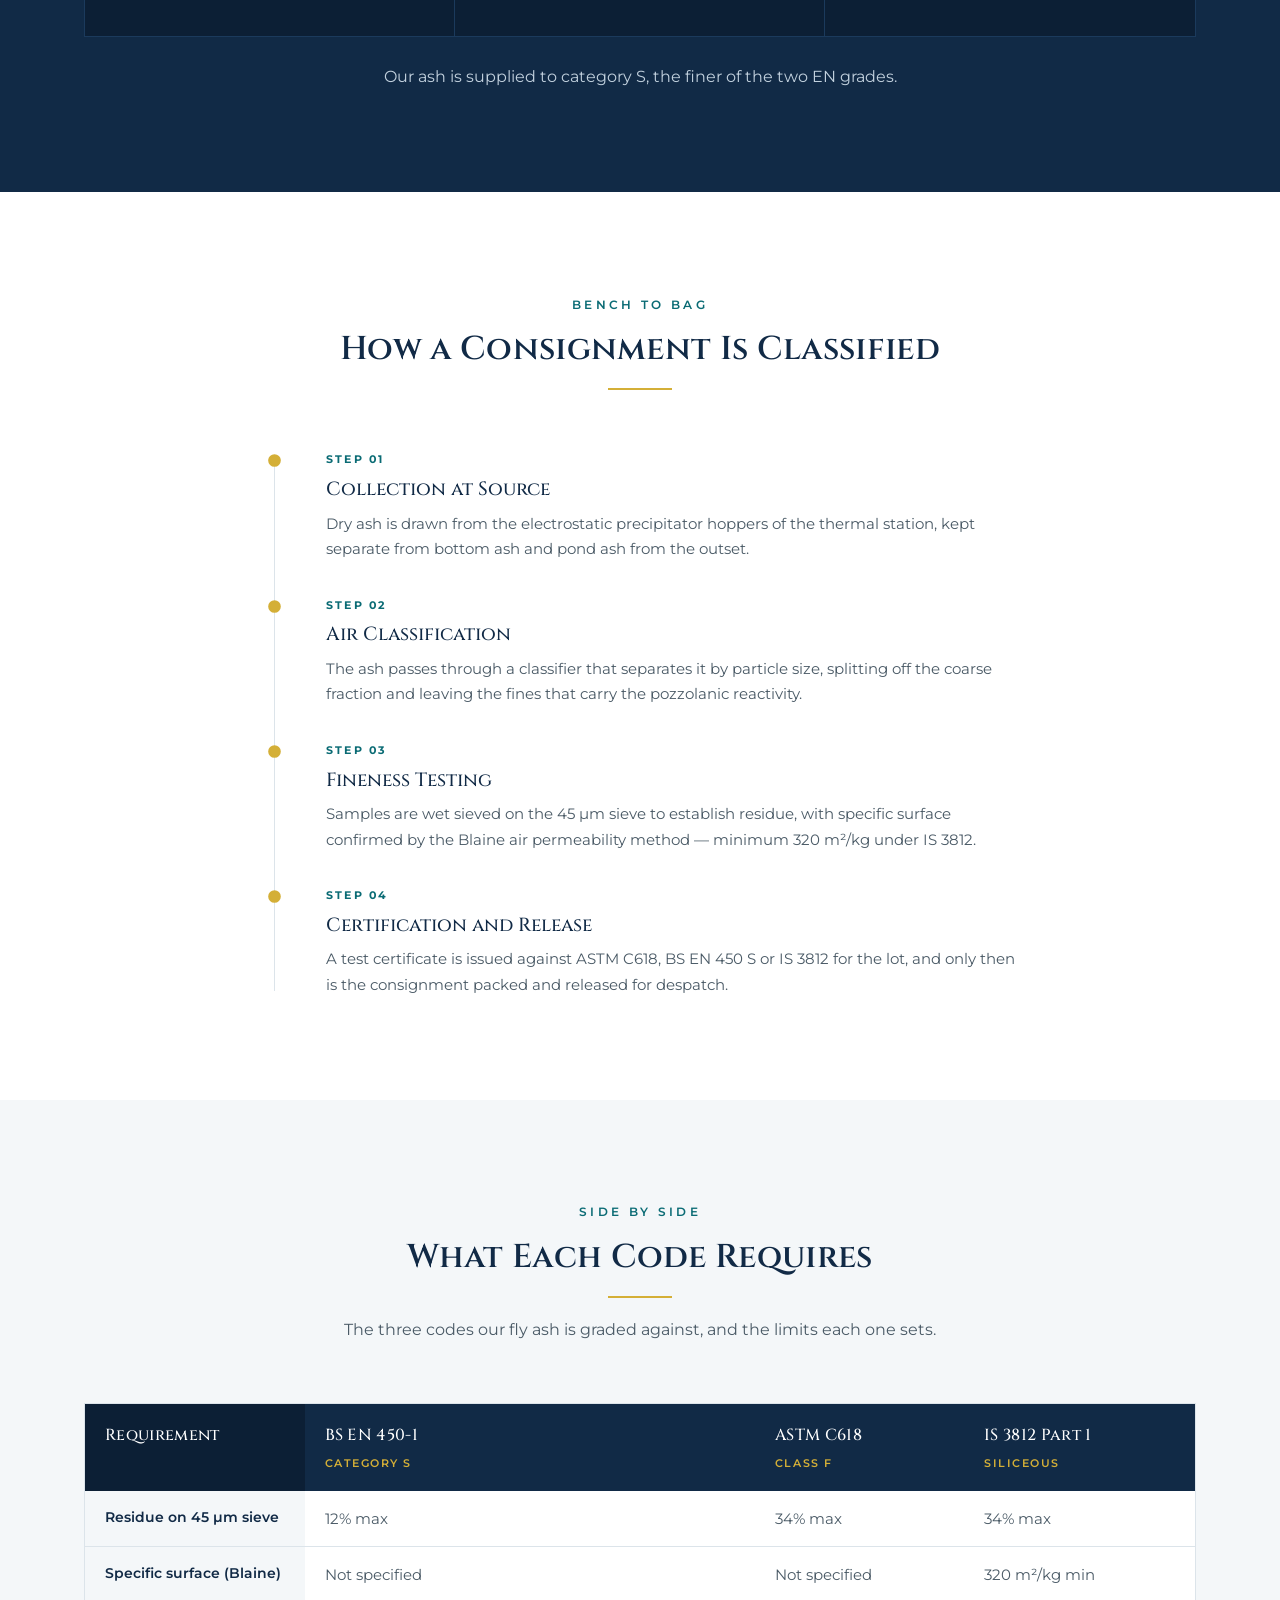
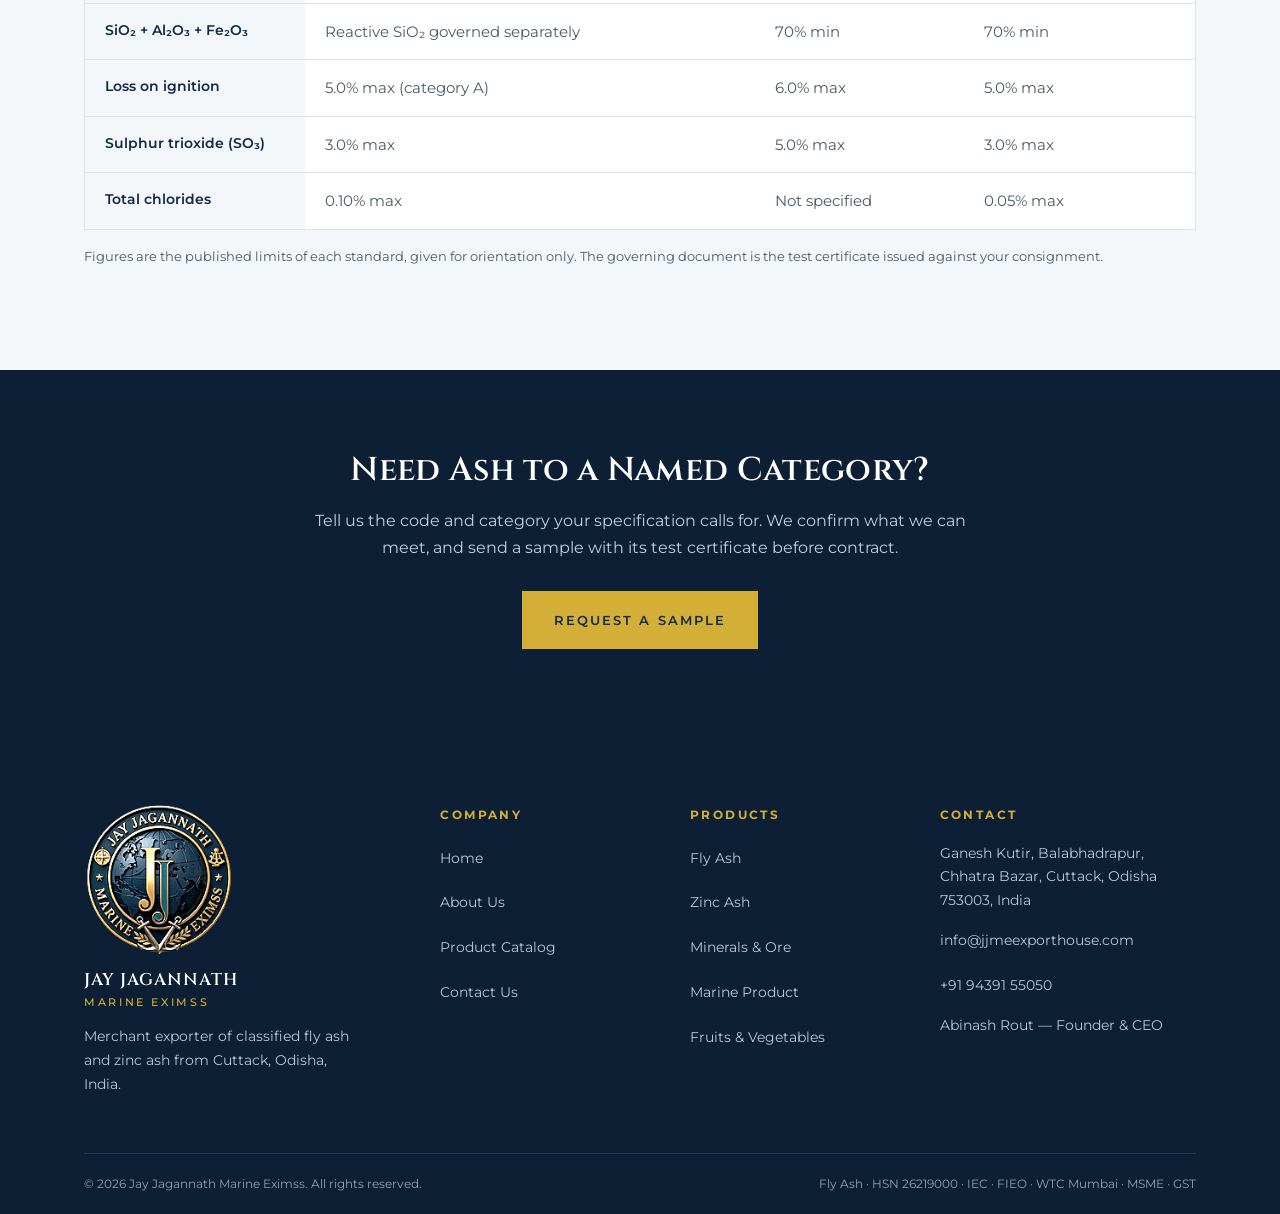
==== commit 610d59d0: "Cut the site to five pages, and stop brightening the crest ── Logistics, Network and Quality are gon" ====
--- a/about.html
+++ b/about.html
@@ -38,7 +38,7 @@
 <header class="hdr">
   <div class="wrap">
     <a class="brand" href="home.html">
-      <img src="assets/img/logo.png" srcset="assets/img/logo-56.png 56w, assets/img/logo-64.png 64w, assets/img/logo-88.png 88w, assets/img/logo-128.png 128w, assets/img/logo-176.png 176w, assets/img/logo.png 320w" sizes="(max-width:360px) 46px, (max-width:480px) 50px, (max-width:960px) 54px, 64px" alt="Jay Jagannath Marine Eximss" width="320" height="320" fetchpriority="high" decoding="async">
+      <img src="assets/img/logo.png" srcset="assets/img/logo-56.png 56w, assets/img/logo-64.png 64w, assets/img/logo-88.png 88w, assets/img/logo-128.png 128w, assets/img/logo-176.png 176w, assets/img/logo.png 320w" sizes="(max-width:360px) 50px, (max-width:480px) 56px, (max-width:1080px) 64px, 88px" alt="Jay Jagannath Marine Eximss" width="320" height="320" fetchpriority="high" decoding="async">
       <span class="brand-tx">Jay Jagannath<small>Marine Eximss</small></span>
     </a>
     <nav class="mainnav">
@@ -467,7 +467,7 @@
       </div>
       <div><h3>Company</h3><ul>
         <li><a href="home.html">Home</a></li><li><a href="about.html">About Us</a></li><li><a href="product.html">Product Catalog</a></li>
-        <li><a href="logistics.html">Export Logistics</a></li><li><a href="quality.html">Quality</a></li><li><a href="contact.html">Contact Us</a></li>
+        <li><a href="contact.html">Contact Us</a></li>
       </ul></div>
       <div><h3>Products</h3><ul>
         <li><a href="product.html#flyash">Fly Ash</a></li><li><a href="product.html#zincash">Zinc Ash</a></li>
--- a/assets/css/styles.css
+++ b/assets/css/styles.css
@@ -26,7 +26,7 @@
   --max:1240px;
   /* height of the sticky header at rest. The mobile hero subtracts it so a
      100svh frame does not push itself a header's worth below the fold. */
-  --hdr-h:81px;
+  --hdr-h:113px;
   --ease:cubic-bezier(.22,1,.36,1);
 }
 *,*::before,*::after{box-sizing:border-box}
@@ -99,12 +99,10 @@
 .wa:hover{background:#1DA851;transform:translateY(-2px);box-shadow:0 12px 28px rgba(0,0,0,.34)}
 
 /* anchors clear the sticky header */
-section[id],div[id]{scroll-margin-top:84px}
+section[id],div[id]{scroll-margin-top:calc(var(--hdr-h) + 3px)}
 
 /* ═══ HEADER ═══ */
 .hdr{background:var(--navy);position:sticky;top:0;z-index:90;border-bottom:1px solid var(--navy-3)}
-.hdr{transition:box-shadow .35s}
-.hdr.sm{box-shadow:0 6px 26px rgba(6,18,32,.34)}
 /* Three tracks, not a flex row. With auto margins the leftover width pooled
    into two gaps that grew as the nav shrank — losing the Capabilities tab left
    the five remaining links marooned between a hole on each side. 1fr auto 1fr
@@ -113,17 +111,14 @@
    Explicit column numbers matter: with the nav and the CTA hidden under 900px,
    the burger would otherwise fall into the middle track. */
 .hdr .wrap{display:grid;grid-template-columns:1fr auto 1fr;align-items:center;
-  gap:20px;padding-block:8px;transition:padding-block .35s var(--ease)}
+  gap:20px;padding-block:12px}
 .brand{grid-column:1;justify-self:start}
 .mainnav{grid-column:2;justify-self:center}
 .hdr .btn,#burger{grid-column:3;justify-self:end}
-.hdr.sm .wrap{padding-block:6px}
-.brand img{transition:width .35s var(--ease),height .35s var(--ease)}
-.hdr.sm .brand img{width:48px;height:48px}
 .brand{display:flex;align-items:center;gap:14px}
-.brand img{width:64px;height:64px;flex:none}
-.brand-tx{font-family:var(--head);font-weight:600;font-size:15px;letter-spacing:.06em;color:var(--white);line-height:1.25;text-transform:uppercase;white-space:nowrap}
-.brand-tx small{display:block;font-family:var(--body);font-size:10px;font-weight:500;letter-spacing:.24em;color:var(--gold);margin-top:3px;white-space:nowrap}
+.brand img{width:88px;height:88px;flex:none}
+.brand-tx{font-family:var(--head);font-weight:600;font-size:17px;letter-spacing:.06em;color:var(--white);line-height:1.25;text-transform:uppercase;white-space:nowrap}
+.brand-tx small{display:block;font-family:var(--body);font-size:11px;font-weight:500;letter-spacing:.24em;color:var(--gold);margin-top:3px;white-space:nowrap}
 .mainnav{display:flex;flex-wrap:nowrap;align-items:center;gap:clamp(12px,1.6vw,26px)}
 .mainnav a{font-size:clamp(12px,.5vw + .46rem,15px);font-weight:600;letter-spacing:.09em;text-transform:uppercase;white-space:nowrap;color:#D3DEE8;padding-block:6px;border-bottom:2px solid transparent;transition:color .25s,border-color .25s}
 .mainnav a:hover{color:var(--gold);border-bottom-color:var(--gold)}
@@ -364,15 +359,15 @@
 
 /* ═══ LOGISTICS STEPS ═══ */
 .steps{display:grid;grid-template-columns:repeat(3,1fr);gap:26px}
-.step{background:var(--white);border:1px solid var(--line);padding:28px 24px;position:relative;overflow:hidden;transition:border-color .35s,box-shadow .35s,transform .35s var(--ease)}
-.step::after{content:var(--n,"");position:absolute;right:-14px;bottom:-22px;font-family:var(--head);font-size:74px;font-weight:700;color:var(--mist);line-height:1;z-index:0}
-.step:hover{transform:translateY(-5px)}
-.step>*{position:relative;z-index:1}
-.step:hover{border-color:var(--gold);box-shadow:0 12px 32px rgba(17,42,70,.1)}
-.step b{display:inline-flex;align-items:center;justify-content:center;width:44px;height:44px;background:var(--navy);color:var(--gold);font-family:var(--head);font-size:17px;font-weight:600;margin-bottom:16px;transition:background .35s}
-.step:hover b{background:var(--teal);color:var(--white)}
-.step h3{margin-bottom:8px}
-.step p{font-size:15px;color:var(--charcoal-2)}
+
+
+
+
+
+
+
+
+
 
 /* ═══ PACKING ═══ */
 .packs{display:grid;grid-template-columns:repeat(3,1fr);gap:26px}
@@ -482,20 +477,6 @@
 .pfacts span{display:block;font-size:12px;font-weight:600;letter-spacing:.14em;
   text-transform:uppercase;color:var(--charcoal-2);margin-top:5px}
 
-/* Class F / Class C, side by side */
-.grades{display:grid;grid-template-columns:1fr 1fr;gap:26px}
-.grade{position:relative;background:var(--white);border:1px solid var(--line);
-  padding:32px 30px;overflow:hidden;
-  transition:transform .45s var(--ease),box-shadow .45s,border-color .45s}
-.grade::before{content:"";position:absolute;left:0;top:0;bottom:0;width:3px;background:var(--gold);
-  transform:scaleY(0);transform-origin:top;transition:transform .55s var(--ease)}
-.grade:hover{transform:translateY(-6px);border-color:var(--gold);box-shadow:0 18px 42px rgba(17,42,70,.13)}
-.grade:hover::before{transform:scaleY(1)}
-.grade h3{font-size:23px;margin:10px 0 4px}
-.grade dl{margin:22px 0 0;display:grid;gap:0}
-.grade dl>div{padding:15px 0;border-top:1px solid var(--line)}
-.grade dt{font-size:11px;font-weight:700;letter-spacing:.18em;text-transform:uppercase;color:var(--teal)}
-.grade dd{margin:7px 0 0;font-size:15px;color:var(--charcoal-2)}
 
 /* bottom / pond / zinc */
 .gcards{display:grid;grid-template-columns:repeat(6,1fr);gap:26px}
@@ -540,7 +521,7 @@
 .pcta-acts{display:flex;gap:14px;justify-content:center;flex-wrap:wrap;margin-top:30px}
 
 @media(max-width:900px){
-  .pintro,.grades,.puse{grid-template-columns:1fr}
+  .pintro,.puse{grid-template-columns:1fr}
   /* Back to whole columns below the three-across breakpoint: two per row, and
      the centring rule undone at matching specificity so it cannot outrank this. */
   .gcards{grid-template-columns:repeat(2,1fr)}
@@ -550,7 +531,6 @@
 }
 @media(max-width:640px){
   .gcards,.pfacts{grid-template-columns:1fr}
-  .grade{padding:26px 22px}
   .puse li{flex-wrap:wrap}
   .puse li span{margin-left:0;width:100%}
 }
@@ -623,87 +603,51 @@
    ═══════════════════════════════════════════════════ */
 
 /* packing formats */
-.pks{display:grid;grid-template-columns:repeat(3,1fr);gap:26px}
-.pk{position:relative;background:var(--white);border:1px solid var(--line);padding:30px 26px 28px;
-  overflow:hidden;transition:transform .45s var(--ease),box-shadow .45s,border-color .45s}
-.pk::after{content:"";position:absolute;left:0;right:0;bottom:0;height:3px;background:var(--gold);
-  transform:scaleX(0);transform-origin:left;transition:transform .5s var(--ease)}
-.pk:hover{transform:translateY(-6px);border-color:var(--gold);box-shadow:0 18px 42px rgba(17,42,70,.12)}
-.pk:hover::after{transform:scaleX(1)}
-.pk-w{display:block;font-family:var(--head);font-size:30px;font-weight:700;color:var(--navy);line-height:1}
-.pk-w i{font-style:normal;font-size:.45em;color:var(--teal);margin-left:3px}
-.pk h3{margin:12px 0 10px;font-size:18px}
-.pk p{font-size:14.5px;color:var(--charcoal-2);margin:0}
-.pk dl{margin:18px 0 0;display:grid;gap:0}
-.pk dl>div{display:flex;justify-content:space-between;gap:14px;padding:10px 0;
-  border-top:1px solid var(--line);font-size:13px}
-.pk dt{color:var(--charcoal-2)}
-.pk dd{margin:0;font-weight:600;color:var(--navy);text-align:right}
+
+
+
+
+
+
+
+
+
+
+
+
+
 
 /* route to the vessel - a horizontal track that draws as you scroll */
-.route{position:relative;display:grid;grid-template-columns:repeat(4,1fr)}
-.route-track{position:absolute;left:12.5%;right:12.5%;top:13px;height:1px;background:var(--navy-3)}
-.route-track span{display:block;height:100%;width:var(--fill,0%);
-  background:linear-gradient(90deg,var(--gold),var(--teal));transition:width .3s linear}
-.rt{position:relative;text-align:center;padding:0 14px}
-.rt i{display:block;width:15px;height:15px;margin:6px auto 22px;background:var(--navy);
-  border:2px solid var(--navy-3);border-radius:50%;position:relative;z-index:2;
-  transition:border-color .45s,background .45s,transform .45s var(--ease)}
-.rt.in i{border-color:var(--gold);background:var(--gold);transform:scale(1.2)}
-.rt em{display:block;font-style:normal;font-size:11px;font-weight:700;letter-spacing:.2em;
-  text-transform:uppercase;color:var(--gold);margin-bottom:8px}
-.rt h3{color:var(--white);font-size:17px;margin-bottom:7px}
-.rt p{font-size:13.5px;color:#B9C8D6;margin:0}
+
+
+
+
+
+
+
+
+
 
 /* incoterm selector */
-.inco{border:1px solid var(--line);background:var(--white)}
-.inco-tabs{display:grid;grid-template-columns:repeat(4,1fr);border-bottom:1px solid var(--line)}
-.inco-tabs button{appearance:none;border:0;border-right:1px solid var(--line);background:var(--mist);
-  font-family:var(--head);font-size:16px;font-weight:600;letter-spacing:.06em;color:var(--charcoal-2);
-  padding:18px 10px;cursor:pointer;position:relative;transition:background .3s,color .3s}
-.inco-tabs button:last-child{border-right:0}
-.inco-tabs button::after{content:"";position:absolute;left:0;right:0;bottom:-1px;height:3px;
-  background:var(--gold);transform:scaleX(0);transition:transform .4s var(--ease)}
-.inco-tabs button:hover{color:var(--navy)}
-.inco-tabs button[aria-selected="true"]{background:var(--white);color:var(--navy)}
-.inco-tabs button[aria-selected="true"]::after{transform:scaleX(1)}
-.inco-panel{display:none;padding:30px 28px}
-.inco-panel.on{display:block;animation:incoIn .45s var(--ease)}
-@keyframes incoIn{from{opacity:0;transform:translateY(10px)}to{opacity:1;transform:none}}
-.inco-panel>p{font-size:15.5px;color:var(--charcoal-2);margin:0 0 22px;max-width:64ch}
-.inco-split{display:grid;grid-template-columns:1fr 1fr;gap:24px}
-.inco-col h4{font-family:var(--body);font-size:11px;font-weight:700;letter-spacing:.2em;
-  text-transform:uppercase;margin:0 0 12px}
-.inco-col:first-child h4{color:var(--teal)}
-.inco-col:last-child h4{color:var(--charcoal-2)}
-.inco-col ul{list-style:none;margin:0;padding:0;display:grid;gap:9px}
-.inco-col li{font-size:14px;color:var(--charcoal-2);padding-left:18px;position:relative}
-.inco-col li::before{content:"";position:absolute;left:0;top:9px;width:7px;height:1px;background:var(--gold)}
-.inco-risk{margin:24px 0 0;padding:14px 18px;background:var(--mist);border-left:3px solid var(--teal);
-  font-size:13.5px;color:var(--charcoal-2)}
+
+
+
+
+
+
+
+
+
 
 /* export document set */
-.docs{display:grid;grid-template-columns:repeat(3,1fr);gap:20px}
-.doc{border:1px solid var(--line);background:var(--white);padding:22px 20px;
-  transition:border-color .35s,transform .35s var(--ease),box-shadow .35s}
-.doc:hover{border-color:var(--gold);transform:translateY(-4px);box-shadow:0 12px 30px rgba(17,42,70,.1)}
-.doc b{display:block;font-family:var(--head);font-size:16px;font-weight:600;color:var(--navy);margin-bottom:7px}
-.doc span{display:block;font-size:13.5px;color:var(--charcoal-2)}
-
-@media(max-width:900px){
-  .pks,.docs{grid-template-columns:repeat(2,1fr)}
-  .route{grid-template-columns:1fr;gap:26px}
-  .route-track{display:none}
-  .rt{text-align:left;padding:0 0 0 30px}
-  .rt i{position:absolute;left:0;top:2px;margin:0}
-  .inco-tabs{grid-template-columns:repeat(2,1fr)}
-  .inco-tabs button:nth-child(2){border-right:0}
-  .inco-tabs button:nth-child(-n+2){border-bottom:1px solid var(--line)}
-}
-@media(max-width:640px){
-  .pks,.docs,.inco-split{grid-template-columns:1fr}
-  .inco-panel{padding:24px 20px}
-}
+
+
+
+
+
+
+
+
 
 /* ═══════════════════════════════════════════════════
    CALCULATOR PAGE
@@ -755,83 +699,66 @@
    NETWORK PAGE
    ═══════════════════════════════════════════════════ */
 
-.nmap{position:relative;background:var(--navy-2);border:1px solid var(--navy-3);overflow:hidden}
-.nmap::before{content:"";position:absolute;inset:0;pointer-events:none;
-  background:radial-gradient(60% 70% at 50% 45%,rgba(10,107,116,.28),transparent 70%)}
-.nmap svg{display:block;width:100%;height:auto;position:relative}
+
+
+
 
 /* graticule */
-.nm-grid{stroke:#1B3A5C;stroke-width:1;fill:none;opacity:.55}
+
 
 /* trade lanes */
-.nm-arc{fill:none;stroke:var(--gold);stroke-width:1.4;opacity:.5;
-  stroke-dasharray:var(--len);stroke-dashoffset:var(--len);
-  transition:stroke-dashoffset 1.5s var(--ease),opacity .35s,stroke-width .35s}
-.nmap.in .nm-arc{stroke-dashoffset:0}
-.nm-arc.hot{opacity:1;stroke-width:2.6}
-.nm-pulse{fill:var(--gold)}
+
+
+
+
 
 /* destination markers */
-.nm-node{fill:var(--navy-2);stroke:var(--gold);stroke-width:2;
-  opacity:0;transform:scale(.2);transform-origin:center;transform-box:fill-box;
-  transition:opacity .5s var(--ease),transform .5s var(--ease),fill .3s}
-.nmap.in .nm-node{opacity:1;transform:scale(1)}
-.nm-node.hot{fill:var(--gold)}
-.nm-lab{fill:#C9D6E2;font-family:var(--body);font-size:13px;font-weight:600;letter-spacing:.04em;
-  opacity:0;transition:opacity .6s var(--ease) .3s,fill .3s}
-.nmap.in .nm-lab{opacity:1}
-.nm-lab.hot{fill:var(--gold)}
-.nm-share{fill:#7E93A8;font-family:var(--body);font-size:11px;font-weight:700;letter-spacing:.12em}
+
+
+
+
+
+
+
 
 /* the origin */
-.nm-home{fill:var(--gold)}
-.nm-ring{fill:none;stroke:var(--gold);stroke-width:1.5;transform-origin:center;transform-box:fill-box}
-.nm-home-lab{fill:var(--white);font-family:var(--head);font-size:15px;font-weight:600;letter-spacing:.06em}
-.nm-home-sub{fill:var(--gold);font-family:var(--body);font-size:10.5px;font-weight:700;letter-spacing:.2em}
-@keyframes nmRing{0%{transform:scale(.6);opacity:.85}100%{transform:scale(2.6);opacity:0}}
+
+
+
 
 /* legend beside the map */
-.nm-wrap{display:grid;grid-template-columns:1.55fr .95fr;gap:clamp(24px,3vw,40px);align-items:start}
-.nm-leg{list-style:none;margin:0;padding:0;display:grid;gap:0}
-.nm-leg li{display:flex;align-items:center;gap:14px;padding:13px 12px;cursor:default;
-  border-bottom:1px solid var(--navy-3);transition:background .3s,padding-left .3s}
-.nm-leg li:hover{background:rgba(10,107,116,.2);padding-left:18px}
-.nm-leg b{font-size:14.5px;color:var(--white);font-weight:600}
-.nm-leg em{font-style:normal;font-size:11.5px;color:#8FA3B6;margin-left:auto;letter-spacing:.1em;
-  text-transform:uppercase;white-space:nowrap}
-.nm-dot{width:9px;height:9px;background:var(--gold);flex:none;transform:rotate(45deg)}
-.nm-cap{font-size:12.5px;color:#8FA3B6;margin:18px 0 0;line-height:1.6}
+
+
+
+
+
+
+
+
 
 /* share of Indian fly ash exports */
-.share{display:grid;gap:18px;margin-top:6px}
-.share-row b{display:flex;justify-content:space-between;font-size:14px;color:var(--white);font-weight:600}
-.share-row b span{color:var(--gold);font-family:var(--head);font-size:17px}
-.share-bar{height:5px;background:var(--navy-3);margin-top:9px;overflow:hidden}
-.share-bar i{display:block;height:100%;width:0;background:linear-gradient(90deg,var(--teal),var(--gold));
-  transition:width 1.3s var(--ease)}
-.share.in .share-bar i{width:var(--w)}
+
+
+
+
+
+
 
 /* what we trade */
-.scope{display:grid;grid-template-columns:repeat(2,1fr);gap:26px}
-.scope-card{border:1px solid var(--line);background:var(--white);padding:28px 26px;
-  transition:transform .4s var(--ease),box-shadow .4s,border-color .4s}
-.scope-card:hover{transform:translateY(-5px);border-color:var(--gold);box-shadow:0 16px 38px rgba(17,42,70,.12)}
-.scope-card h3{margin:10px 0 14px}
-.scope-card ul{list-style:none;margin:0;padding:0;display:flex;flex-wrap:wrap;gap:8px}
-.scope-card li{font-size:11.5px;font-weight:600;letter-spacing:.1em;text-transform:uppercase;
-  color:var(--navy);border:1px solid var(--line);padding:8px 12px}
-
-@media(max-width:900px){
-  .nm-wrap,.scope{grid-template-columns:1fr}
-  .nm-lab{font-size:16px}
-  .nm-share{font-size:13px}
-}
+
+
+
+
+
+
+
+
 
 /* ═══════════════════════════════════════════════════
    QUALITY PAGE
    ═══════════════════════════════════════════════════ */
 
-.qcerts{display:grid;grid-template-columns:repeat(3,1fr);gap:24px}
+
 .qcert{background:var(--white);border:1px solid var(--line);display:flex;flex-direction:column;
   cursor:zoom-in;overflow:hidden;
   transition:transform .45s var(--ease),box-shadow .45s,border-color .45s}
@@ -854,12 +781,11 @@
 .qcert:hover .qcert-bd i::after{width:30px}
 
 /* the analysis table reuses .spec from the classification page */
-.qa-note{display:flex;gap:14px;align-items:flex-start;margin-top:22px;padding:16px 20px;
-  background:var(--mist);border-left:3px solid var(--gold)}
-.qa-note p{margin:0;font-size:13.5px;color:var(--charcoal-2)}
-
-@media(max-width:900px){ .qcerts{grid-template-columns:repeat(2,1fr)} }
-@media(max-width:640px){ .qcerts{grid-template-columns:1fr} }
+
+
+
+
+
 
 /* ═══ ENQUIRY ═══ */
 .enq-grid{display:grid;grid-template-columns:repeat(3,1fr);gap:22px}
@@ -974,25 +900,21 @@
    Capabilities tab shelved the bar has room to spare — modelled centred with
    at least 56px of slack at the tightest point, 901px — so these two steps
    only ease the tracking and the CTA, and the wordmark stays at every width.
-
-   .mainnav .ndd-t rather than .ndd-t on purpose: the dropdown rules live at
-   the foot of this file, so a bare .ndd-t there would out-order these on
-   source order. Kept against the day SHELVED.md puts that tab back. */
+ */
 @media(max-width:1240px){
   /* .brand-tx is nowrap by design, so it has to give first */
   .brand-tx{font-size:13.5px;letter-spacing:.04em}
   .brand-tx small{font-size:9px;letter-spacing:.16em}
   .hdr .wrap{gap:16px}
-  .mainnav a,.mainnav .ndd-t{letter-spacing:.06em}
+  .mainnav a{letter-spacing:.06em}
   .hdr .btn{padding:12px 16px;font-size:11.5px;letter-spacing:.1em}
 }
 @media(max-width:1080px){
   /* the mark scales at every step, and --hdr-h follows the bar it measures */
-  :root{--hdr-h:71px}
-  .brand img{width:54px;height:54px}
+  :root{--hdr-h:89px}
+  .brand img{width:64px;height:64px}
   .hdr .wrap{gap:12px}
-  .mainnav a,.mainnav .ndd-t{letter-spacing:.02em}
-  .ndd-t{gap:5px}
+  .mainnav a{letter-spacing:.02em}
   .hdr .btn{padding:11px 13px;font-size:10.5px;letter-spacing:.06em}
 }
 
@@ -1062,15 +984,14 @@
    stacks. Nothing here changes the layout above 480px. */
 @media(max-width:480px){
   :root{--h1:clamp(26px,7.4vw,32px);--h2:22px;--gut:18px}
-  section[id],div[id]{scroll-margin-top:70px}
 
   /* .brand-tx is nowrap by design, so the mark has to shrink with it */
   .hdr .wrap{gap:12px}
   .brand{gap:10px}
-  .brand img{width:50px;height:50px}
-  .hdr.sm .brand img{width:42px;height:42px}
+  .brand img{width:56px;height:56px}
+  .hdr .wrap{padding-block:10px}
   /* the mark steps down here, so the bar the hero subtracts does too */
-  :root{--hdr-h:67px}
+  :root{--hdr-h:77px}
   .brand-tx{font-size:12.5px;letter-spacing:.03em}
   .brand-tx small{font-size:8.5px;letter-spacing:.14em}
   #burger{padding:9px 11px;font-size:10px;letter-spacing:.12em}
@@ -1103,7 +1024,7 @@
   .cert{height:96px;padding:14px}
   .mv-card{padding:22px 20px}
   .card-bd{padding:20px 18px}
-  .step{padding:24px 20px}
+  
   .pack{padding:26px 20px}
 
   .enq-foot{margin-top:22px;gap:16px}
@@ -1120,7 +1041,6 @@
   .pintro-ph::after{right:-10px;top:-10px;width:64px;height:64px}
 
   /* ── product ── */
-  .grade h3{font-size:20px}
   .gcard-bd{padding:20px 18px 22px}
   .pfacts b,.assum b{font-size:17px}
   .pfacts span,.assum span{font-size:10.5px;letter-spacing:.1em}
@@ -1134,12 +1054,12 @@
   .why-note p{font-size:15px}
 
   /* ── logistics ── */
-  .pk{padding:26px 20px 24px}
-  .pk-w{font-size:26px}
-  .inco-tabs button{font-size:14px;padding:15px 6px}
-  .inco-panel{padding:22px 18px}
-  .inco-panel>p{font-size:14.5px}
-  .doc{padding:20px 18px}
+  
+  
+  
+  
+  
+  
 
   /* ── calculator ── */
   .calc-step{font-size:10px;letter-spacing:.14em;gap:8px}
@@ -1150,14 +1070,14 @@
   .cap-lb{font-size:10px;letter-spacing:.06em}
 
   /* ── network ── */
-  .nm-leg li{padding:12px 8px;gap:10px}
-  .nm-leg b{font-size:13.5px}
-  .nm-leg em{font-size:10.5px;letter-spacing:.06em}
-  .scope-card{padding:24px 20px}
+  
+  
+  
+  
 
   /* ── quality ── */
   .qcert-ph{height:112px;padding:18px}
-  .qa-note{padding:14px 16px;gap:10px}
+  
 }
 
 /* The map is a fixed 1000×560 viewBox scaled to the column, so its labels
@@ -1167,18 +1087,18 @@
    drops to lanes and nodes and the list does the labelling. Tapping a legend
    row still lights its lane. */
 @media(max-width:640px){
-  .nm-lab,.nm-share{display:none}
+  
   /* the origin sits alone in the middle, so it can take the size it needs
      to stay legible once the destination labels are gone */
-  .nm-home-lab{font-size:34px}
-  .nm-home-sub{display:none}
-  .nm-leg li{cursor:pointer}
+  
+  
+  
 }
 
 /* the narrowest phones still in use — 320px and 360px */
 @media(max-width:360px){
-  :root{--gut:15px;--hdr-h:63px}
-  .brand img{width:46px;height:46px}
+  :root{--gut:15px;--hdr-h:71px}
+  .brand img{width:50px;height:50px}
   .brand-tx{font-size:11.5px}
   .brand-tx small{letter-spacing:.1em}
   .btn{padding:13px 16px;font-size:11px;letter-spacing:.1em}
@@ -1214,7 +1134,7 @@
 .log-facts>div{display:grid;grid-template-columns:minmax(0,.9fr) minmax(0,1.1fr);gap:16px;align-items:baseline;padding:13px 2px;border-bottom:1px solid var(--line)}
 .log-facts dt{font-size:10.5px;font-weight:600;letter-spacing:.18em;text-transform:uppercase;color:var(--charcoal-2)}
 .log-facts dd{margin:0;font-family:var(--head);font-size:clamp(15px,1.1vw,17px);font-weight:600;color:var(--navy)}
-.log-cta{margin-top:2px}
+
 
 /* ═══════════════════════════════════════════════════
    MULTIMODAL BAND — the berth the six steps walk towards
@@ -1290,7 +1210,7 @@
 }
 @media(max-width:640px){
   .log-facts>div,.visit-meta>div{grid-template-columns:1fr;gap:4px}
-  .log-cta,.visit-acts .btn{width:100%;flex:1 1 100%}
+  
   .band-ports span{padding:9px 14px;font-size:10.5px;letter-spacing:.14em}
   .visit-map figcaption{justify-content:center;text-align:center}
 }
@@ -1345,141 +1265,3 @@
   .cwall{grid-template-columns:1fr}
   .cw-foot{letter-spacing:.14em;font-size:10px}
 }
-
-/* ═══════════════════════════════════════════════════
-   HEADER DROPDOWN — "Capabilities"
-   Seven flat tabs was one more than the bar could carry without crowding.
-   Logistics, Network and Quality answer the same question from three sides —
-   how we move it, where it reaches, what it is guaranteed against — so they
-   fold into one tab and get room for a line of explanation each, which a flat
-   nav label never had space for.
-
-   Note the specificity: these links sit inside .mainnav, so every .mainnav a
-   rule applies to them. The overrides below match on equal specificity and win
-   only by coming later in the file — keep this block last.
-   ═══════════════════════════════════════════════════ */
-.ndd{position:relative;display:flex;align-items:center}
-.ndd-t{display:inline-flex;align-items:center;gap:7px;background:none;border:0;border-bottom:2px solid transparent;
-  padding:6px 0;cursor:pointer;font-family:var(--body);font-size:clamp(11.5px,.52vw + .35rem,12.5px);font-weight:600;letter-spacing:.09em;white-space:nowrap;
-  text-transform:uppercase;color:#D3DEE8;transition:color .25s,border-color .25s}
-.ndd-t:hover,.ndd.on .ndd-t{color:var(--gold);border-bottom-color:var(--gold)}
-/* the tab stays lit while you are on one of the three pages inside it */
-.ndd.cur .ndd-t{color:var(--gold)}
-.ndd-c{flex:none;transition:transform .3s var(--ease)}
-.ndd.on .ndd-c{transform:rotate(180deg)}
-
-.ndd-p{position:absolute;top:calc(100% + 15px);left:-20px;width:344px;z-index:95;
-  background:var(--navy-2);border:1px solid var(--navy-3);border-top:3px solid var(--gold);
-  box-shadow:0 26px 54px rgba(4,12,22,.55);
-  opacity:0;visibility:hidden;pointer-events:none;transform:translateY(-8px);
-  transition:opacity .28s var(--ease),transform .28s var(--ease),visibility .28s}
-.ndd.on .ndd-p{opacity:1;visibility:visible;pointer-events:auto;transform:none}
-/* notch, tying the panel back to the tab that opened it */
-.ndd-p::before{content:"";position:absolute;top:-8px;left:26px;width:12px;height:12px;background:var(--gold);
-  transform:rotate(45deg)}
-/* the gap the pointer crosses between tab and panel, kept hoverable so the
-   menu does not shut halfway down */
-.ndd-p::after{content:"";position:absolute;top:-18px;left:0;right:0;height:18px}
-
-.ndd-p a{display:grid;grid-template-columns:auto minmax(0,1fr);gap:3px 14px;align-items:start;position:relative;
-  padding:15px 20px;border-bottom:1px solid var(--navy-3);
-  font-size:13px;letter-spacing:normal;text-transform:none;color:#D3DEE8;transition:background .25s}
-.ndd-p a:last-child{border-bottom:0}
-.ndd-p a em{grid-row:1 / 3;font-style:normal;font-family:var(--head);font-size:12px;font-weight:600;
-  letter-spacing:.1em;color:var(--gold);padding-top:3px}
-.ndd-p a b{font-family:var(--head);font-size:15px;font-weight:600;letter-spacing:.04em;color:var(--white);
-  transition:color .25s}
-.ndd-p a span{font-size:11.5px;line-height:1.5;color:#8FA6BC}
-/* gold bar grows down the edge of the row rather than a flat highlight */
-.ndd-p a::before{content:"";position:absolute;left:0;top:0;bottom:0;width:0;background:var(--gold);
-  transition:width .3s var(--ease)}
-.ndd-p a:hover,.ndd-p a:focus-visible{background:rgba(10,107,116,.24);color:#D3DEE8;border-bottom-color:var(--navy-3)}
-.ndd-p a:hover::before,.ndd-p a:focus-visible::before{width:3px}
-.ndd-p a:hover b,.ndd-p a:focus-visible b{color:var(--gold)}
-.ndd-p a[aria-current]{background:rgba(10,107,116,.16)}
-.ndd-p a[aria-current]::before{width:3px}
-
-/* ── the same grouping in the mobile drawer, where a hover panel is no use ── */
-.dw-grp{display:block;padding:16px var(--gut) 9px;background:var(--navy-2);
-  font-size:10.5px;font-weight:700;letter-spacing:.24em;text-transform:uppercase;color:var(--gold)}
-#drawer a.dw-sub{position:relative;padding-left:calc(var(--gut) + 24px);font-size:12px;color:#B9C8D6}
-#drawer a.dw-sub::before{content:"";position:absolute;left:var(--gut);top:calc(50% - 3px);
-  width:6px;height:6px;background:var(--gold);transform:rotate(45deg)}
-
-@media(max-width:1100px){
-  .ndd-p{width:300px}
-  .ndd-p a{padding:13px 17px}
-  .ndd-p a span{font-size:11px}
-}
-
-/* ═══════════════════════════════════════════════════
-   CONTACT CHANNELS — contact page
-   Three routes to the same desk, given equal weight. Reuses the .mv-card
-   plate from the mission and vision pair; only the grid and the value link
-   are new, so the cards stay in step with that pattern automatically.
-   ═══════════════════════════════════════════════════ */
-.ccards{display:grid;grid-template-columns:repeat(3,1fr);gap:24px}
-.ccards svg{display:block;margin-bottom:16px}
-.ccards h3{margin-bottom:4px}
-/* email, phone and WhatsApp are the whole point of this page, and at 27px they
-   were the last targets on the site under a thumb's worth of height. */
-.ccard-v{display:inline-block;padding-block:4px;margin:2px 0 10px;font-family:var(--head);
-  font-size:clamp(15px,.85rem + .35vw,18px);font-weight:600;color:var(--navy);
-  border-bottom:1px solid rgba(212,175,55,.55);overflow-wrap:anywhere;
-  transition:color .3s,border-color .3s}
-.ccard-v:hover{color:var(--teal);border-color:var(--teal)}
-
-@media(max-width:900px){ .ccards{grid-template-columns:1fr} }
-
-/* ═══════════════════════════════════════════════════
-   PRODUCT CATALOG — one scrolling page
-   Tabs were the wrong instrument: six of seven categories sat behind a click,
-   so a visitor who never pressed anything saw a seventh of the catalogue.
-   Everything is stacked and reachable by scrolling now. The index below is a
-   shortcut, not a gate — every section is on the page whether it is used
-   or not.
-   ═══════════════════════════════════════════════════ */
-.pindex{display:flex;flex-wrap:wrap;justify-content:center;gap:10px;
-  margin-top:clamp(26px,3vw,36px)}
-.pindex a{font-size:11.5px;font-weight:700;letter-spacing:.14em;text-transform:uppercase;
-  color:var(--navy);border:1px solid var(--line);background:var(--white);padding:10px 16px;
-  transition:background .3s,border-color .3s,color .3s}
-.pindex a:hover{background:var(--navy);border-color:var(--navy);color:var(--white)}
-
-/* the standards line, set as a strip so the three codes read as credentials */
-.pstd{display:grid;grid-template-columns:repeat(3,1fr);gap:1px;background:var(--navy-3);
-  border:1px solid var(--navy-3);margin-top:clamp(30px,4vw,46px)}
-.pstd div{background:var(--navy);color:var(--white);padding:24px 20px;text-align:center}
-.pstd b{display:block;font-family:var(--head);font-size:clamp(16px,1.4vw,19px);font-weight:600;color:var(--gold)}
-.pstd span{display:block;font-size:11px;font-weight:600;letter-spacing:.16em;text-transform:uppercase;
-  color:#9FB2C4;margin-top:7px}
-.pstd-note{margin-top:16px;font-size:13px;color:var(--charcoal-2);text-align:center}
-
-/* Three categories that share a grid and differ only in what sits in it, so
-   they share a section and a control instead of taking three headings down
-   the page. One ink bar slides between the labels rather than a border per
-   tab blinking on and off; JS sets its width and x from the selected button,
-   so it tracks whatever the labels measure at the current size. The strip
-   never wraps — a wrapped row would put the ink on the wrong line — which is
-   why the labels shrink rather than fold on a narrow screen. */
-.ptabs{position:relative;display:flex;flex-wrap:nowrap;justify-content:center;
-  width:max-content;margin:0 auto clamp(30px,4vw,44px);border-bottom:1px solid var(--line)}
-.ptab{flex:none;appearance:none;background:none;border:0;cursor:pointer;
-  font-family:var(--body);font-size:12px;font-weight:700;letter-spacing:.18em;
-  text-transform:uppercase;color:var(--charcoal-2);padding:14px 26px 16px;transition:color .35s}
-.ptab:hover{color:var(--navy)}
-.ptab[aria-selected="true"]{color:var(--navy)}
-.ptab-ink{position:absolute;left:0;bottom:-1px;height:2px;width:0;background:var(--gold);
-  transition:transform .55s var(--ease),width .55s var(--ease);pointer-events:none}
-.ppanel{outline:none}
-/* the outgoing set lifts and fades; the incoming one staggers in behind it */
-.ppanel.is-out{opacity:0;transform:translateY(10px);
-  transition:opacity .2s var(--ease),transform .2s var(--ease)}
-/* only ever seen with script off, where the panels are stacked and need naming */
-.ppanel-label{display:none;text-align:center;margin-bottom:22px}
-
-@media(max-width:640px){
-  .ptab{font-size:10.5px;letter-spacing:.1em;padding:12px 13px 14px}
-  .pstd{grid-template-columns:1fr}
-  .pindex a{font-size:10.5px;letter-spacing:.1em;padding:9px 12px}
-}
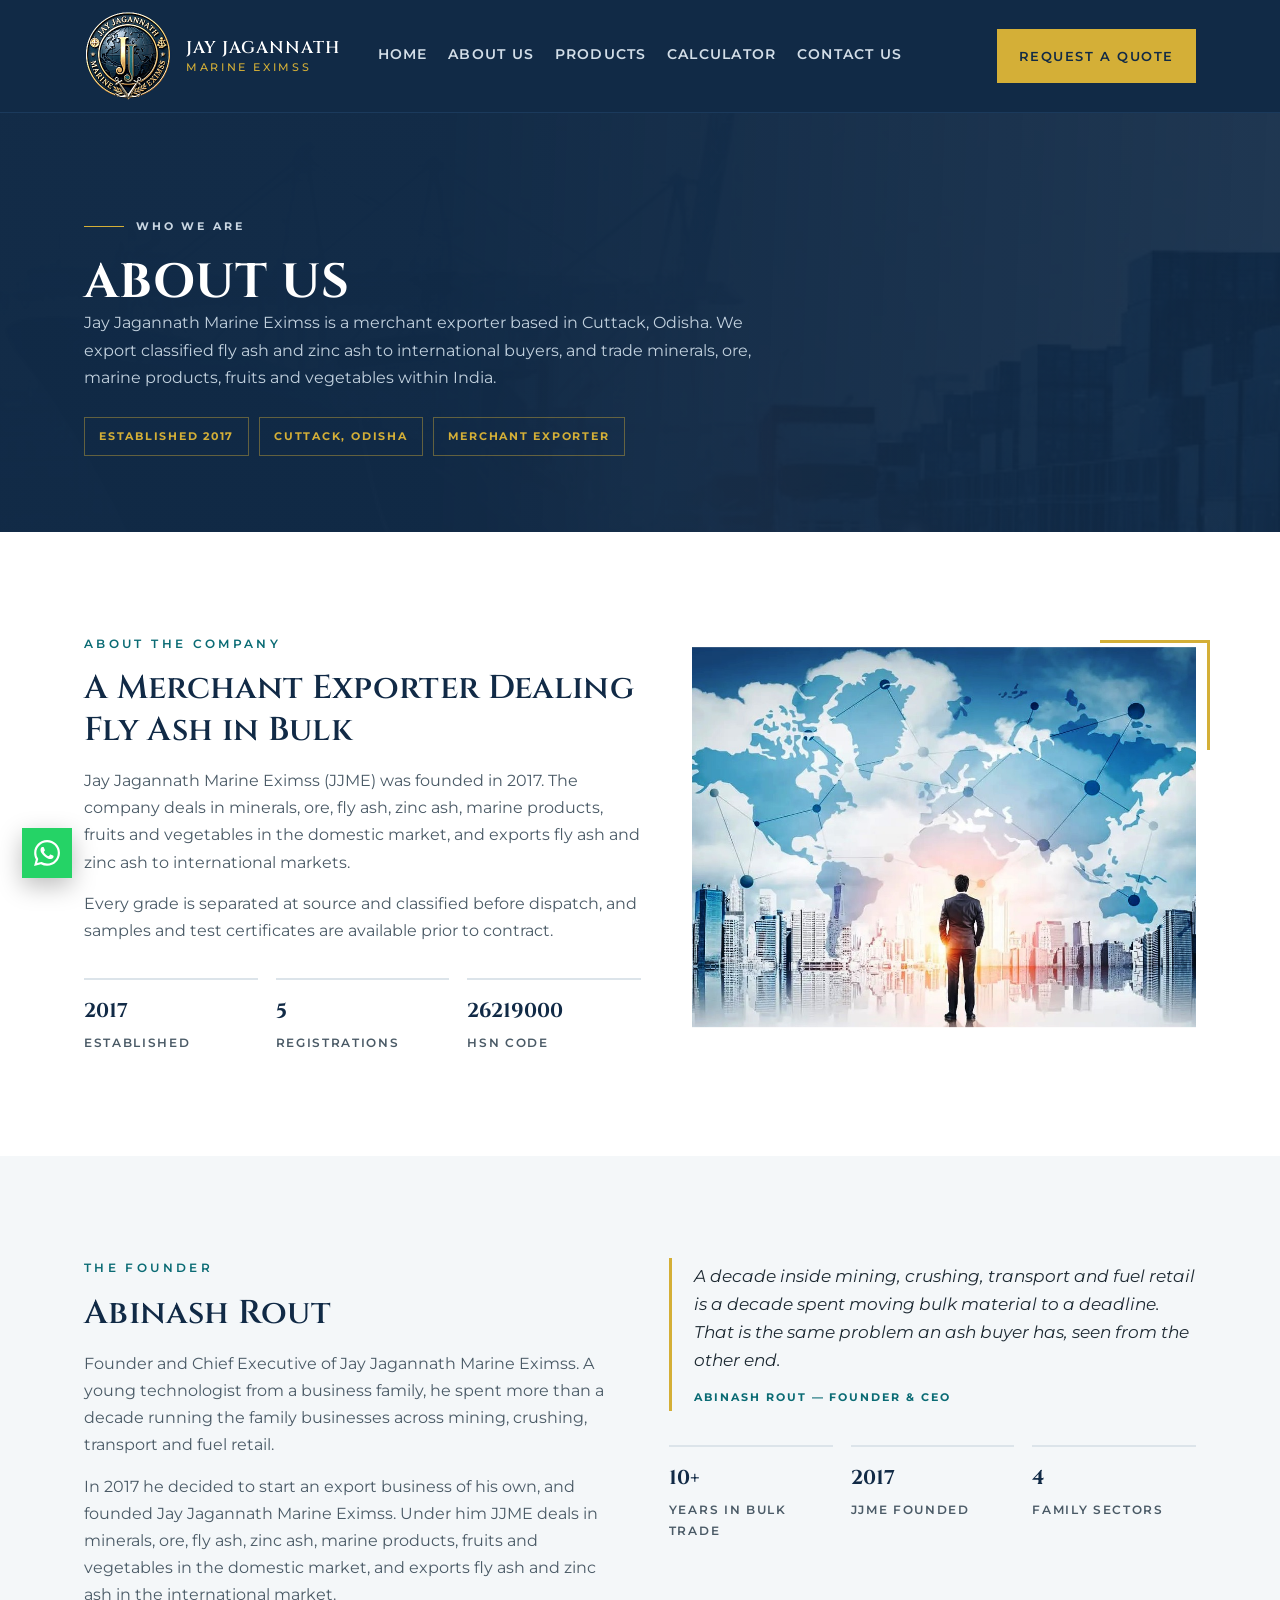
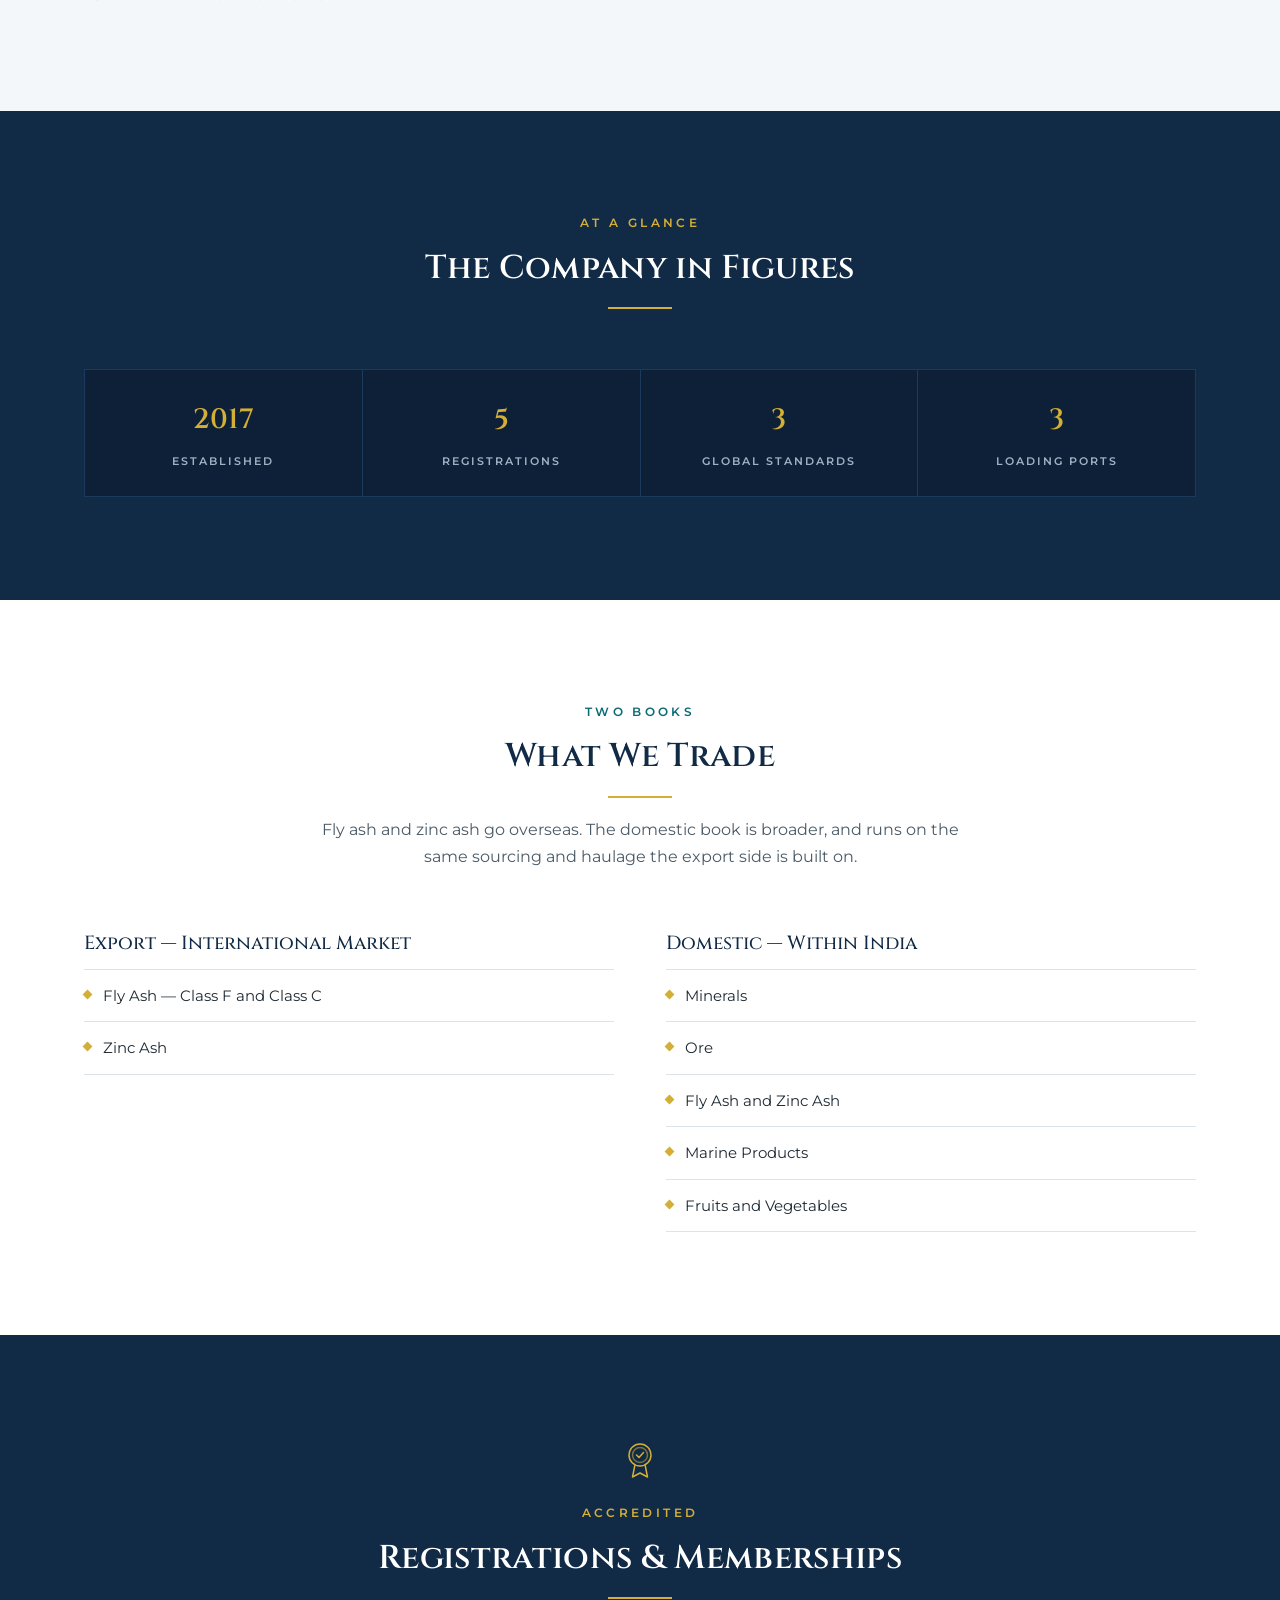
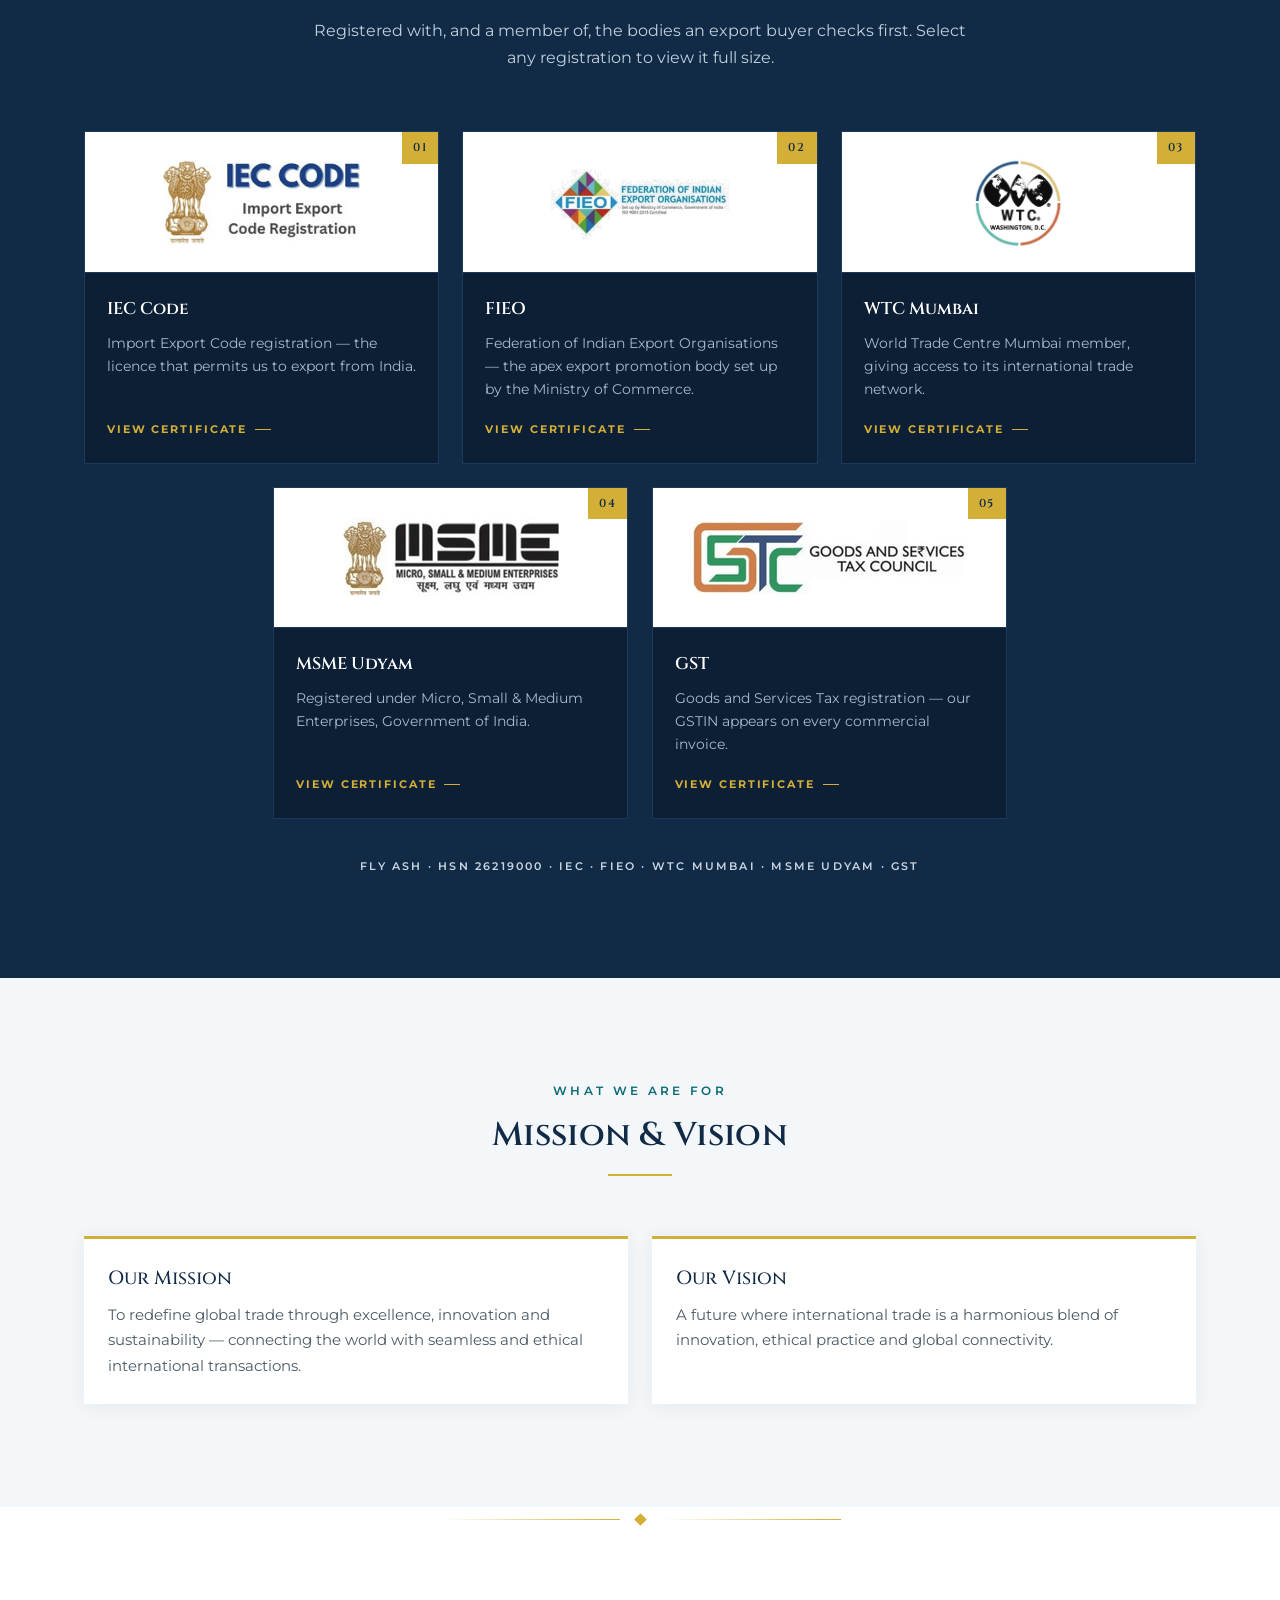
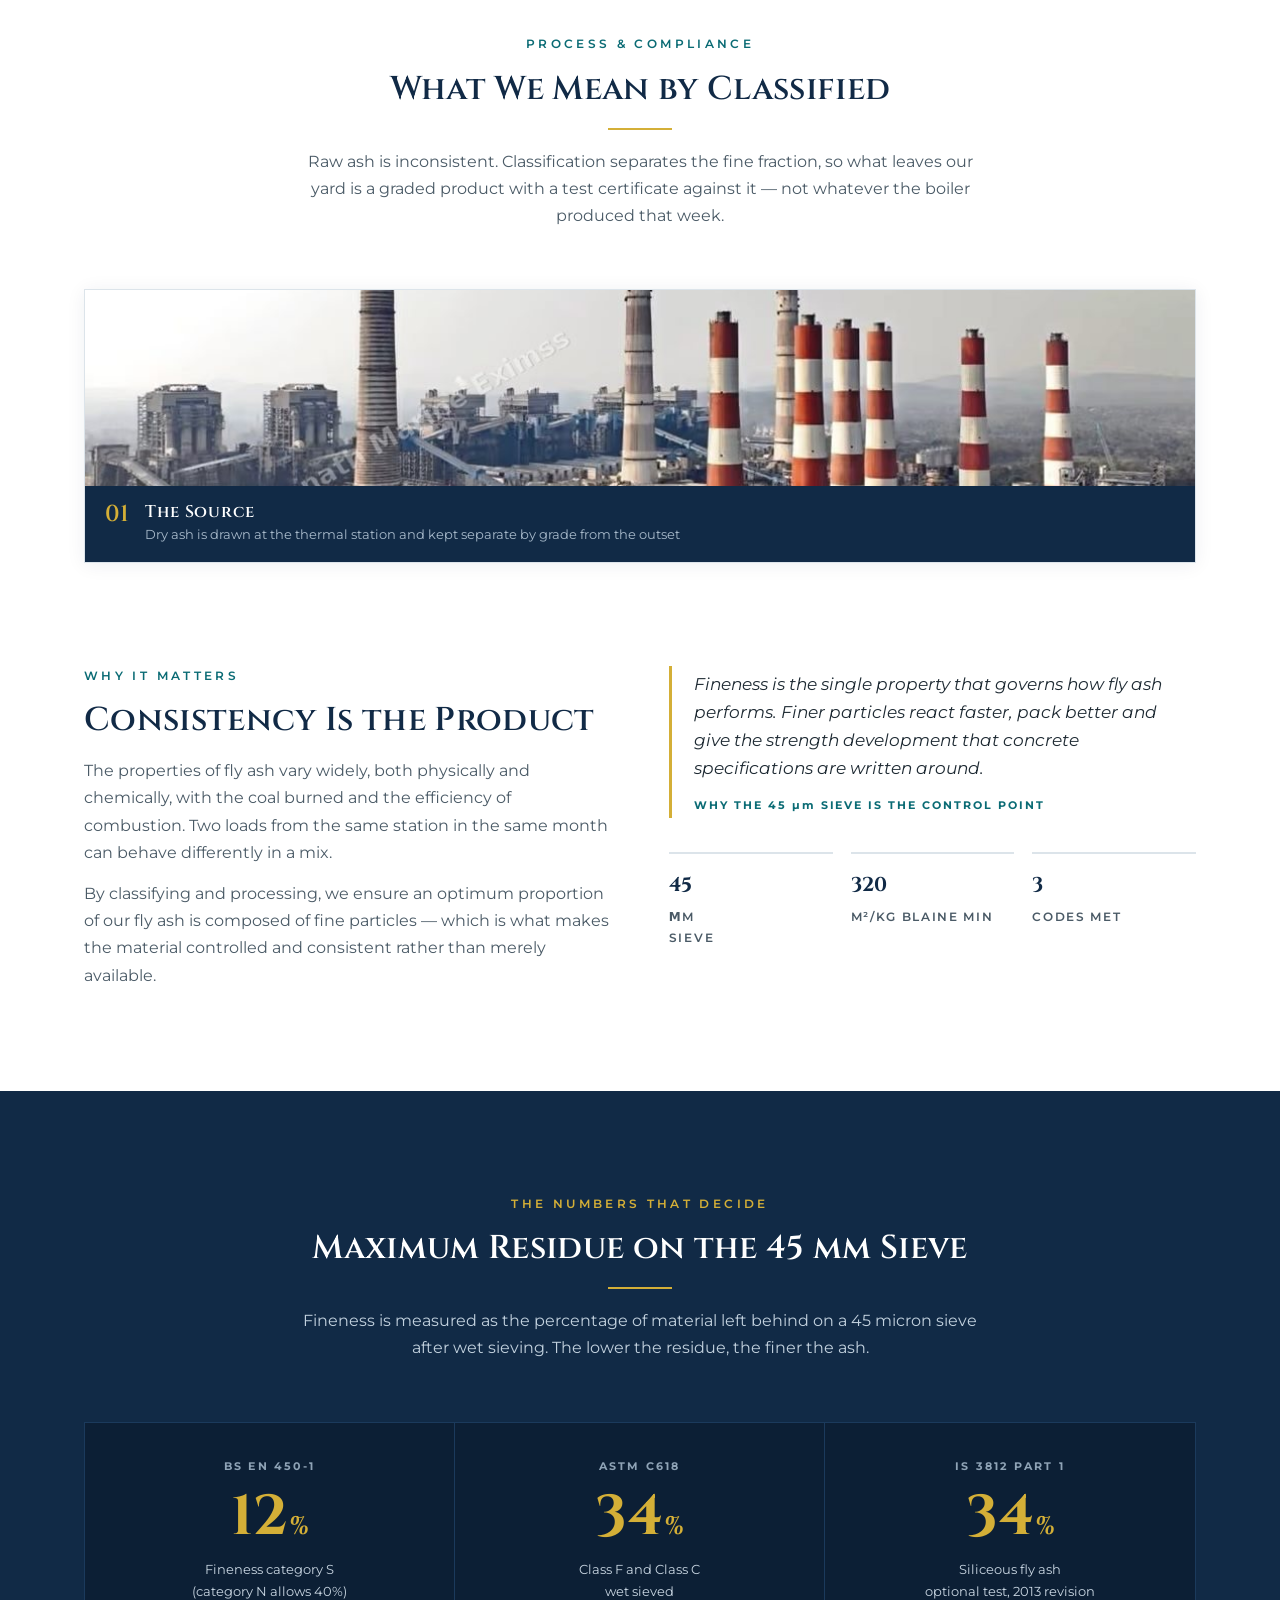
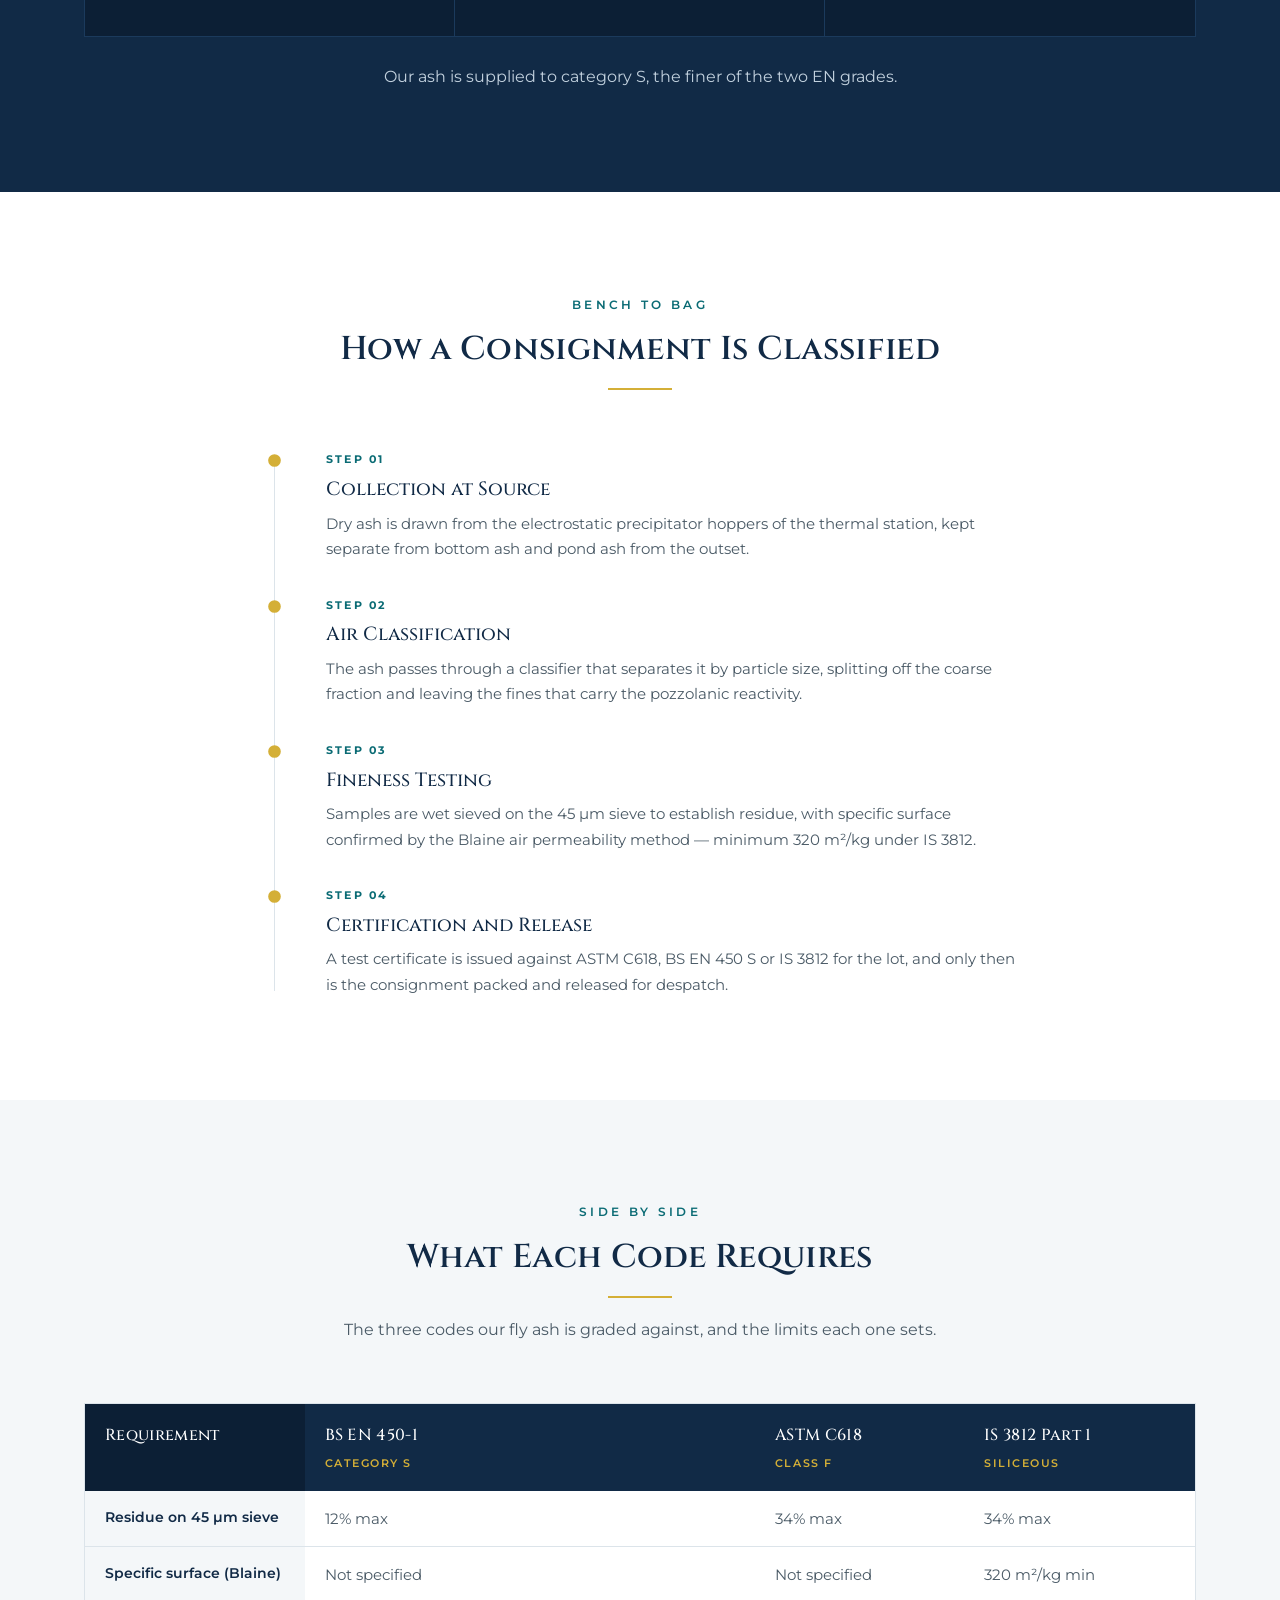
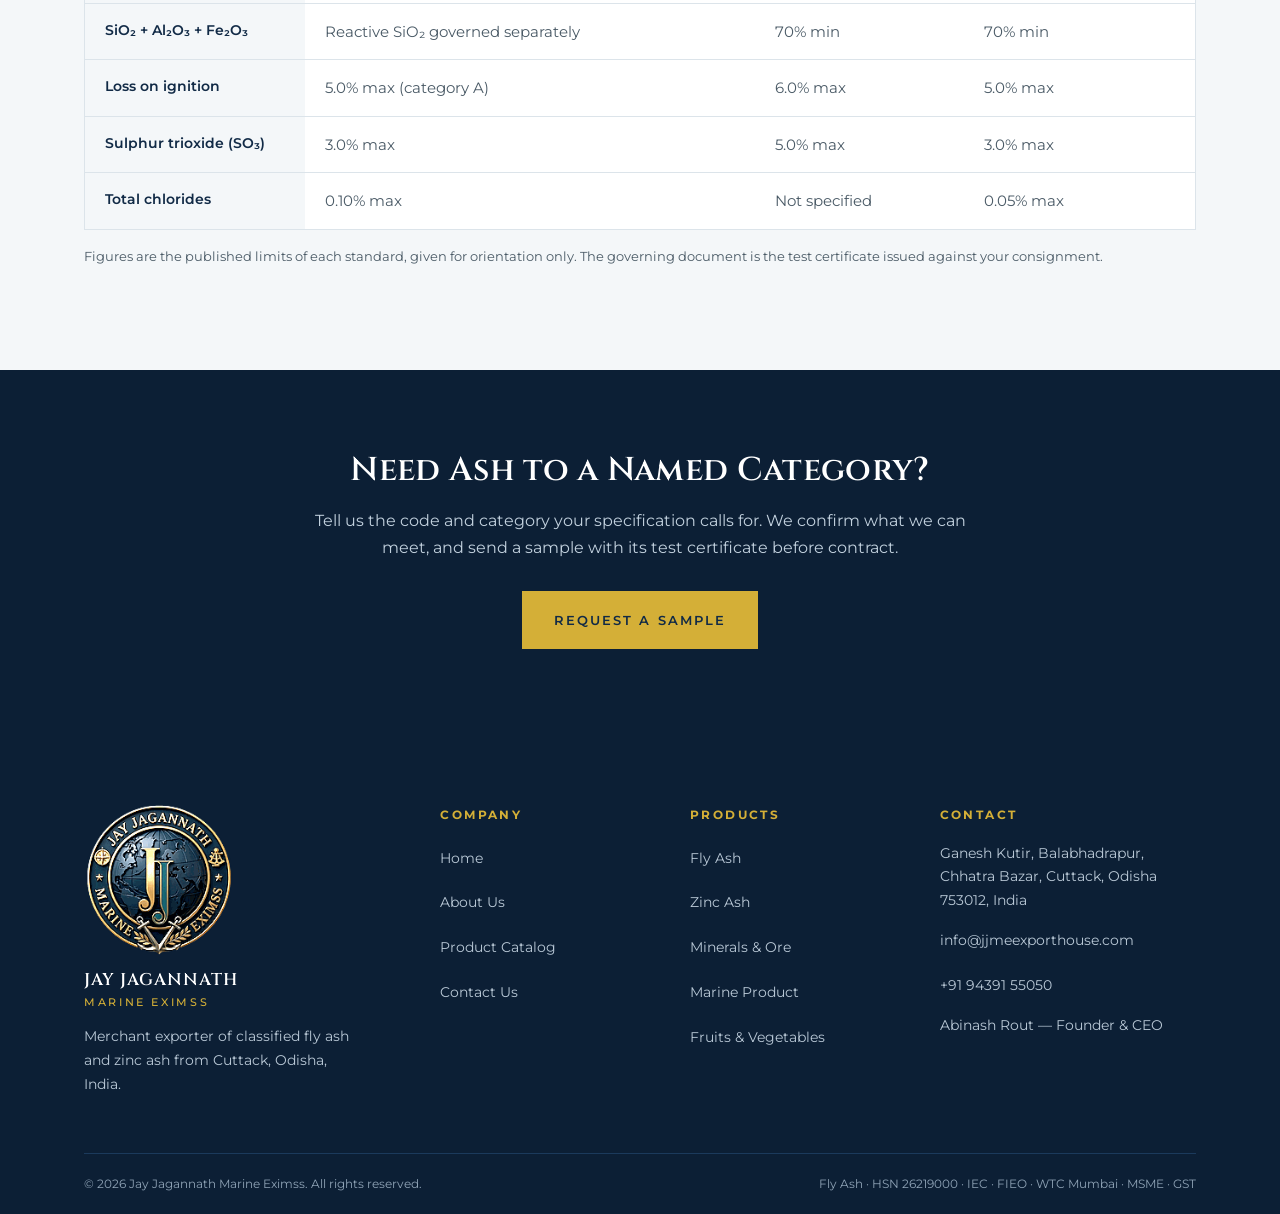
==== commit 0c951655: "Check the email address, and correct the details the form sends back ── The enquiry form now checks " ====
--- a/about.html
+++ b/about.html
@@ -475,7 +475,7 @@
         <li><a href="product.html#fruits">Fruits &amp; Vegetables</a></li>
       </ul></div>
       <div><h3>Contact</h3><ul>
-        <li>Ganesh Kutir, Balabhadrapur, Chhatra Bazar, Cuttack, Odisha 753003, India</li>
+        <li>Ganesh Kutir, Balabhadrapur, Chhatra Bazar, Cuttack, Odisha 753012, India</li>
         <li><a href="mailto:info@jjmeexporthouse.com">info@jjmeexporthouse.com</a></li>
         <li><a href="tel:+919439155050">+91 94391 55050</a></li>
         <li>Abinash Rout — Founder &amp; CEO</li>
--- a/assets/css/styles.css
+++ b/assets/css/styles.css
@@ -359,6 +359,15 @@
 
 /* ═══ LOGISTICS STEPS ═══ */
 .steps{display:grid;grid-template-columns:repeat(3,1fr);gap:26px}
+.step{background:var(--white);border:1px solid var(--line);padding:28px 24px;position:relative;overflow:hidden;transition:border-color .35s,box-shadow .35s,transform .35s var(--ease)}
+.step::after{content:var(--n,"");position:absolute;right:-14px;bottom:-22px;font-family:var(--head);font-size:74px;font-weight:700;color:var(--mist);line-height:1;z-index:0}
+.step:hover{transform:translateY(-5px)}
+.step>*{position:relative;z-index:1}
+.step:hover{border-color:var(--gold);box-shadow:0 12px 32px rgba(17,42,70,.1)}
+.step b{display:inline-flex;align-items:center;justify-content:center;width:44px;height:44px;background:var(--navy);color:var(--gold);font-family:var(--head);font-size:17px;font-weight:600;margin-bottom:16px;transition:background .35s}
+.step:hover b{background:var(--teal);color:var(--white)}
+.step h3{margin-bottom:8px}
+.step p{font-size:15px;color:var(--charcoal-2)}
 
 
 
@@ -796,6 +805,17 @@
 .fld textarea{min-height:110px;resize:vertical}
 .fld input:focus,.fld select:focus,.fld textarea:focus{outline:none;border-color:var(--gold);background:#0A1C2F}
 .fld select{appearance:none;cursor:pointer;background-image:linear-gradient(45deg,transparent 50%,var(--gold) 50%),linear-gradient(135deg,var(--gold) 50%,transparent 50%);background-position:calc(100% - 20px) 22px,calc(100% - 14px) 22px;background-size:6px 6px;background-repeat:no-repeat}
+/* Product and Packing open on "Select" rather than on their first real option,
+   so a submitted value is one the visitor chose. While that placeholder is the
+   one showing, the control should read as empty — the same grey the text
+   fields would use — not as a confident answer nobody gave.
+
+   :has() is how a select is styled by what is currently chosen; where it is
+   unsupported the placeholder simply shows in white, which is the old
+   appearance and not a broken one. The dropdown list itself stays white,
+   because an option greyed out inside an open menu reads as unavailable. */
+.fld select:has(option[value=""]:checked){color:#7C8FA3}
+.fld select option{color:var(--white);background:var(--navy-2)}
 /* honeypot — taken off screen rather than display:none, which the cruder
    form bots know to skip. A person never sees or tabs into it; anything that
    fills it is discarded by the intake route. */
@@ -1024,6 +1044,7 @@
   .cert{height:96px;padding:14px}
   .mv-card{padding:22px 20px}
   .card-bd{padding:20px 18px}
+  .step{padding:24px 20px}
   
   .pack{padding:26px 20px}
 
@@ -1210,7 +1231,9 @@
 }
 @media(max-width:640px){
   .log-facts>div,.visit-meta>div{grid-template-columns:1fr;gap:4px}
-  
+  /* the pair sat side by side as two cramped taps; .log-cta shared this rule
+     and went with the logistics page, taking the live half of it along. */
+  .visit-acts .btn{width:100%;flex:1 1 100%}
   .band-ports span{padding:9px 14px;font-size:10.5px;letter-spacing:.14em}
   .visit-map figcaption{justify-content:center;text-align:center}
 }
@@ -1265,3 +1288,80 @@
   .cwall{grid-template-columns:1fr}
   .cw-foot{letter-spacing:.14em;font-size:10px}
 }
+
+/* ═══════════════════════════════════════════════════
+   CONTACT CHANNELS — contact page
+   Three routes to the same desk, given equal weight. Reuses the .mv-card
+   plate from the mission and vision pair; only the grid and the value link
+   are new, so the cards stay in step with that pattern automatically.
+   ═══════════════════════════════════════════════════ */
+.ccards{display:grid;grid-template-columns:repeat(3,1fr);gap:24px}
+.ccards svg{display:block;margin-bottom:16px}
+.ccards h3{margin-bottom:4px}
+/* email, phone and WhatsApp are the whole point of this page, and at 27px they
+   were the last targets on the site under a thumb's worth of height. */
+.ccard-v{display:inline-block;padding-block:4px;margin:2px 0 10px;font-family:var(--head);
+  font-size:clamp(15px,.85rem + .35vw,18px);font-weight:600;color:var(--navy);
+  border-bottom:1px solid rgba(212,175,55,.55);overflow-wrap:anywhere;
+  transition:color .3s,border-color .3s}
+.ccard-v:hover{color:var(--teal);border-color:var(--teal)}
+/* the telephone card carries two lines. Stacked rather than inline so each
+   number keeps its own gold rule at its own width, instead of the two
+   underlines meeting as one bar across a wrapped row. */
+.ccard-nums{display:flex;flex-direction:column;align-items:flex-start;gap:2px;margin:2px 0 10px}
+.ccard-nums .ccard-v{margin:0}
+
+@media(max-width:900px){ .ccards{grid-template-columns:1fr} }
+
+/* ═══════════════════════════════════════════════════
+   PRODUCT CATALOG — one scrolling page
+   Tabs were the wrong instrument: six of seven categories sat behind a click,
+   so a visitor who never pressed anything saw a seventh of the catalogue.
+   Everything is stacked and reachable by scrolling now. The index below is a
+   shortcut, not a gate — every section is on the page whether it is used
+   or not.
+   ═══════════════════════════════════════════════════ */
+.pindex{display:flex;flex-wrap:wrap;justify-content:center;gap:10px;
+  margin-top:clamp(26px,3vw,36px)}
+.pindex a{font-size:11.5px;font-weight:700;letter-spacing:.14em;text-transform:uppercase;
+  color:var(--navy);border:1px solid var(--line);background:var(--white);padding:10px 16px;
+  transition:background .3s,border-color .3s,color .3s}
+.pindex a:hover{background:var(--navy);border-color:var(--navy);color:var(--white)}
+
+/* the standards line, set as a strip so the three codes read as credentials */
+.pstd{display:grid;grid-template-columns:repeat(3,1fr);gap:1px;background:var(--navy-3);
+  border:1px solid var(--navy-3);margin-top:clamp(30px,4vw,46px)}
+.pstd div{background:var(--navy);color:var(--white);padding:24px 20px;text-align:center}
+.pstd b{display:block;font-family:var(--head);font-size:clamp(16px,1.4vw,19px);font-weight:600;color:var(--gold)}
+.pstd span{display:block;font-size:11px;font-weight:600;letter-spacing:.16em;text-transform:uppercase;
+  color:#9FB2C4;margin-top:7px}
+.pstd-note{margin-top:16px;font-size:13px;color:var(--charcoal-2);text-align:center}
+
+/* Three categories that share a grid and differ only in what sits in it, so
+   they share a section and a control instead of taking three headings down
+   the page. One ink bar slides between the labels rather than a border per
+   tab blinking on and off; JS sets its width and x from the selected button,
+   so it tracks whatever the labels measure at the current size. The strip
+   never wraps — a wrapped row would put the ink on the wrong line — which is
+   why the labels shrink rather than fold on a narrow screen. */
+.ptabs{position:relative;display:flex;flex-wrap:nowrap;justify-content:center;
+  width:max-content;margin:0 auto clamp(30px,4vw,44px);border-bottom:1px solid var(--line)}
+.ptab{flex:none;appearance:none;background:none;border:0;cursor:pointer;
+  font-family:var(--body);font-size:12px;font-weight:700;letter-spacing:.18em;
+  text-transform:uppercase;color:var(--charcoal-2);padding:14px 26px 16px;transition:color .35s}
+.ptab:hover{color:var(--navy)}
+.ptab[aria-selected="true"]{color:var(--navy)}
+.ptab-ink{position:absolute;left:0;bottom:-1px;height:2px;width:0;background:var(--gold);
+  transition:transform .55s var(--ease),width .55s var(--ease);pointer-events:none}
+.ppanel{outline:none}
+/* the outgoing set lifts and fades; the incoming one staggers in behind it */
+.ppanel.is-out{opacity:0;transform:translateY(10px);
+  transition:opacity .2s var(--ease),transform .2s var(--ease)}
+/* only ever seen with script off, where the panels are stacked and need naming */
+.ppanel-label{display:none;text-align:center;margin-bottom:22px}
+
+@media(max-width:640px){
+  .ptab{font-size:10.5px;letter-spacing:.1em;padding:12px 13px 14px}
+  .pstd{grid-template-columns:1fr}
+  .pindex a{font-size:10.5px;letter-spacing:.1em;padding:9px 12px}
+}
